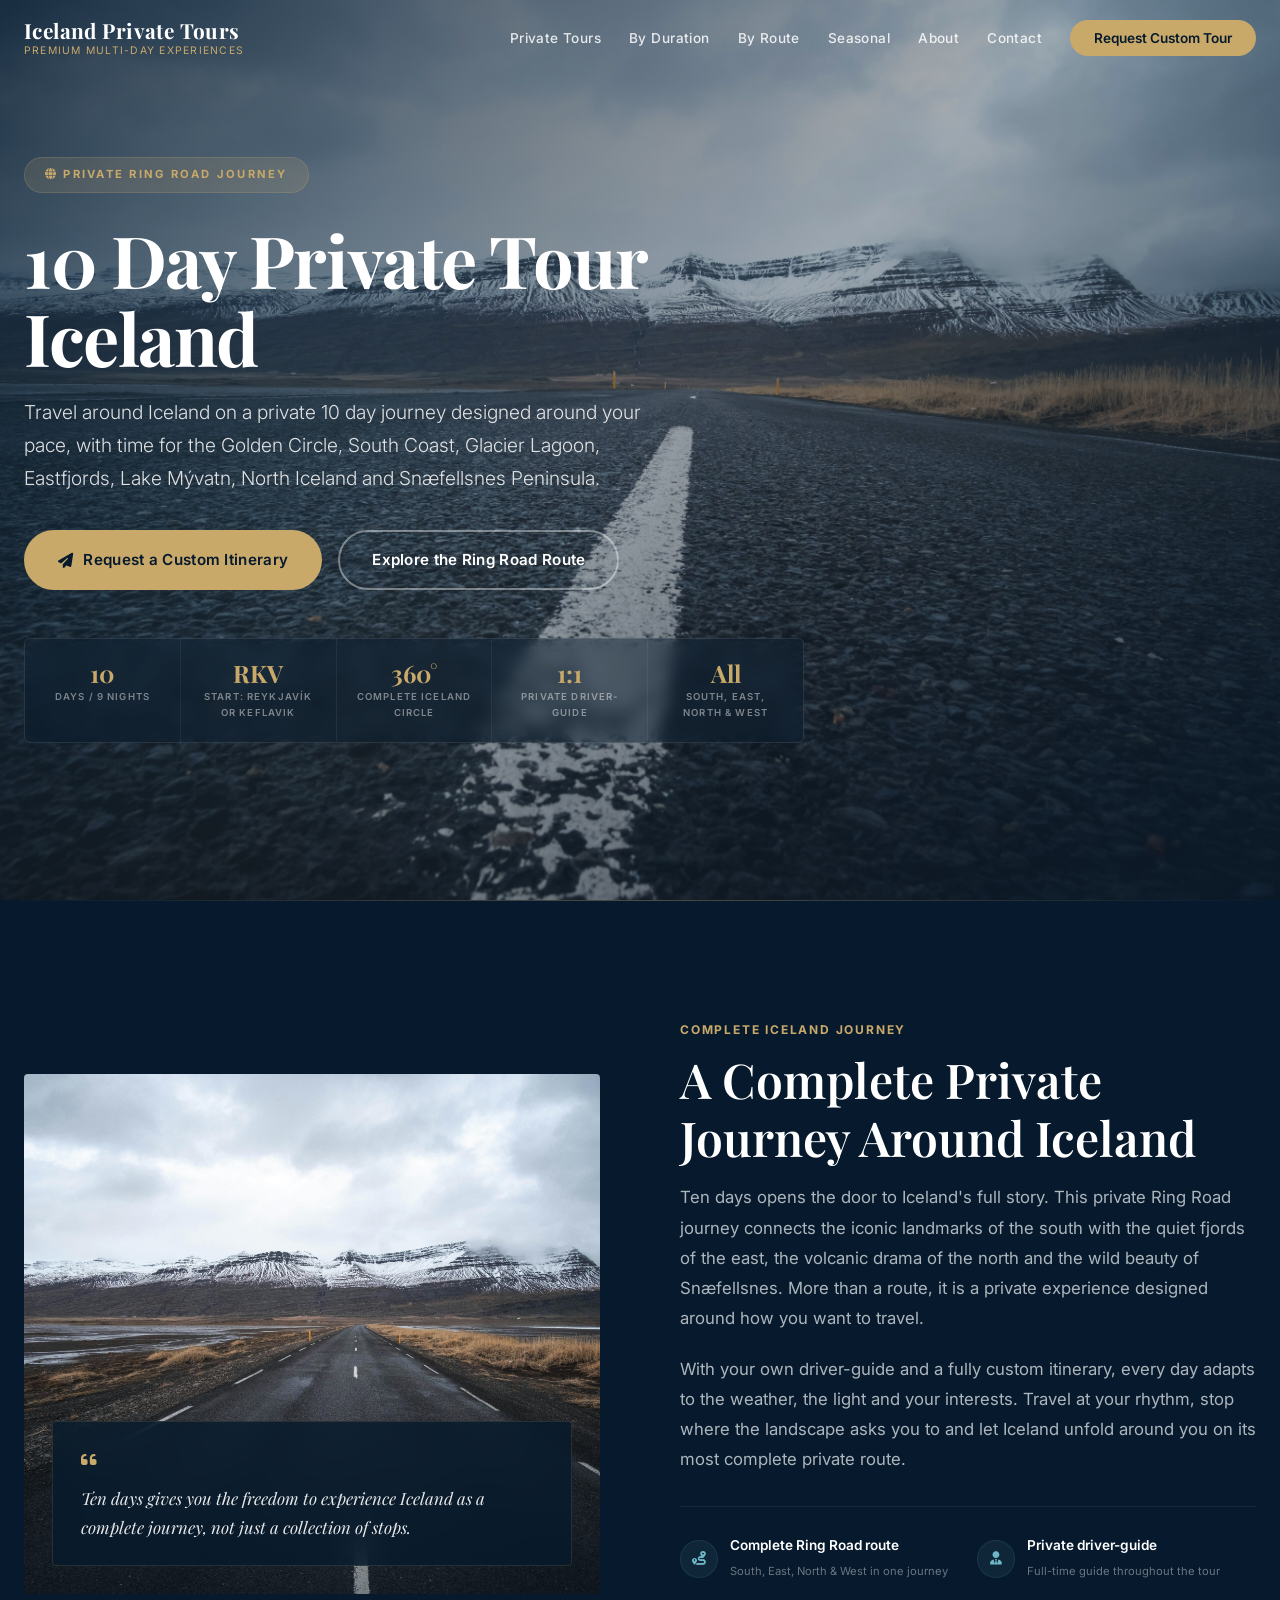
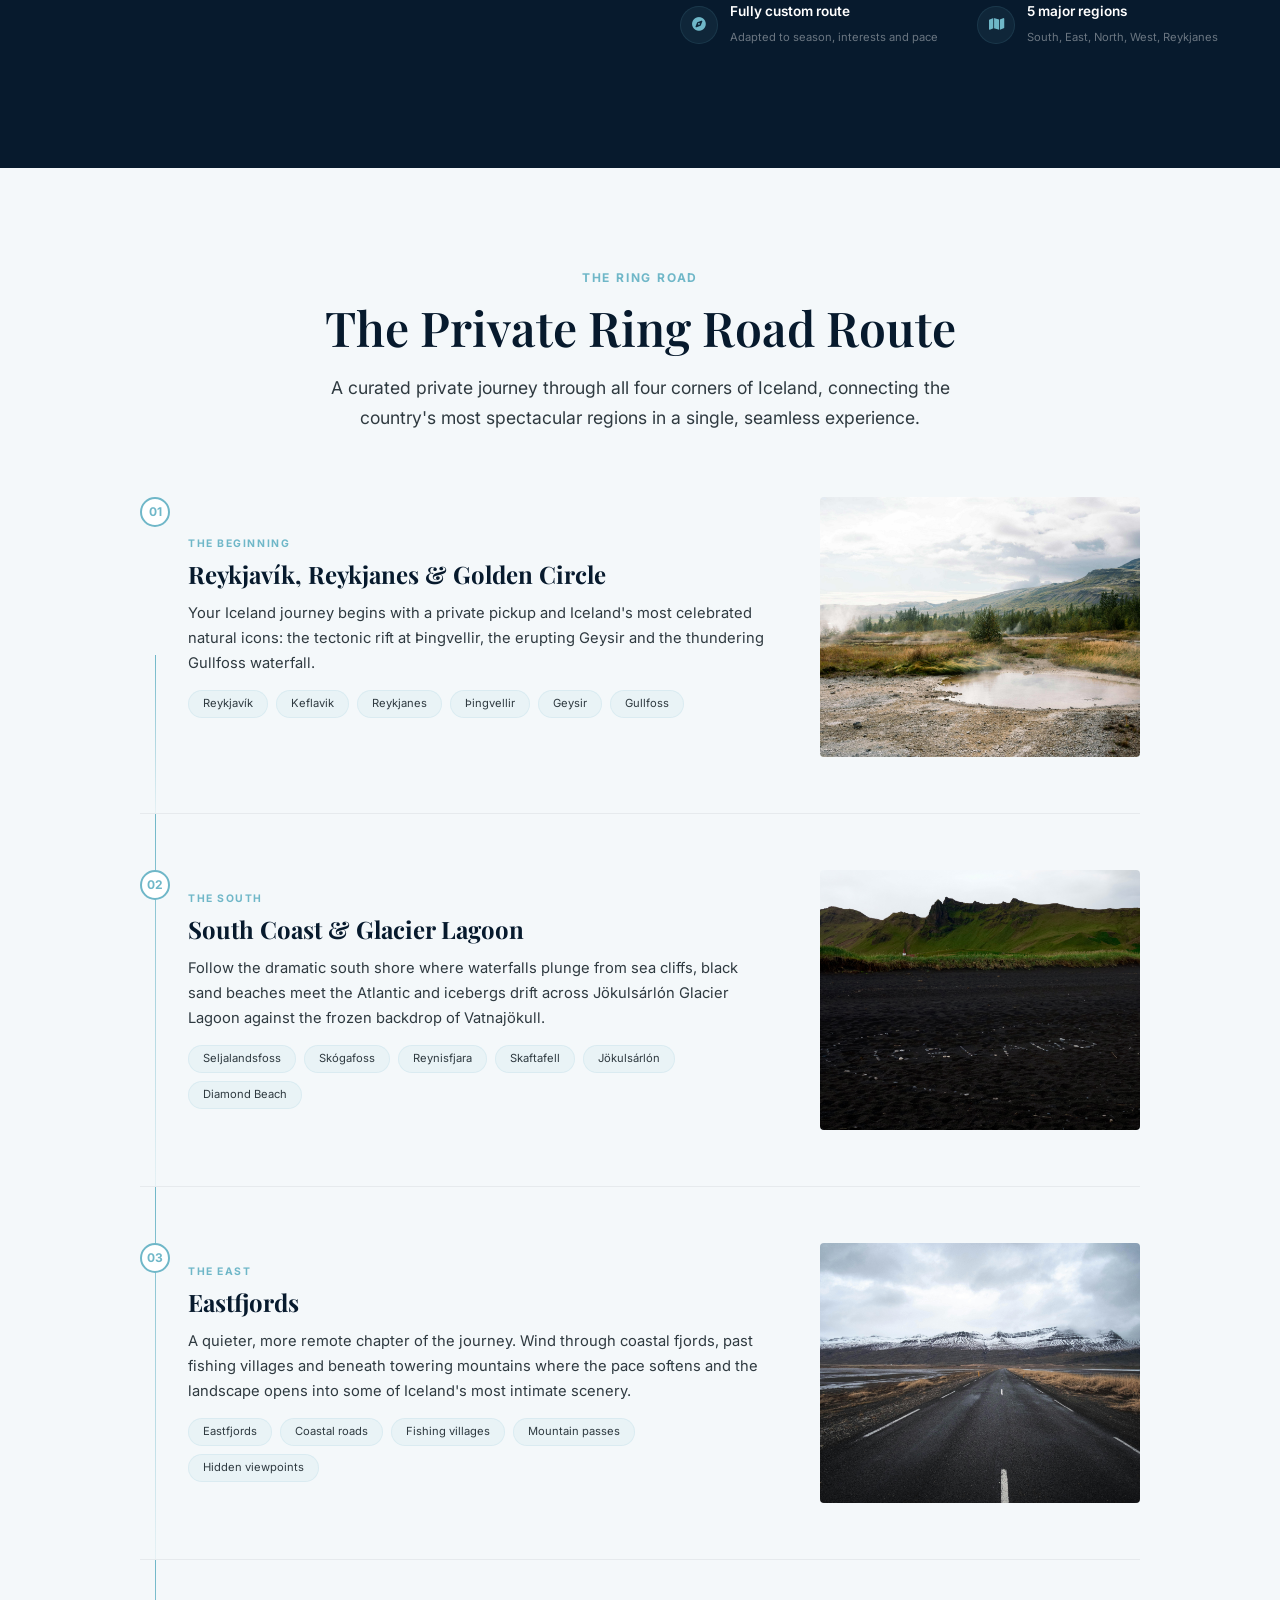
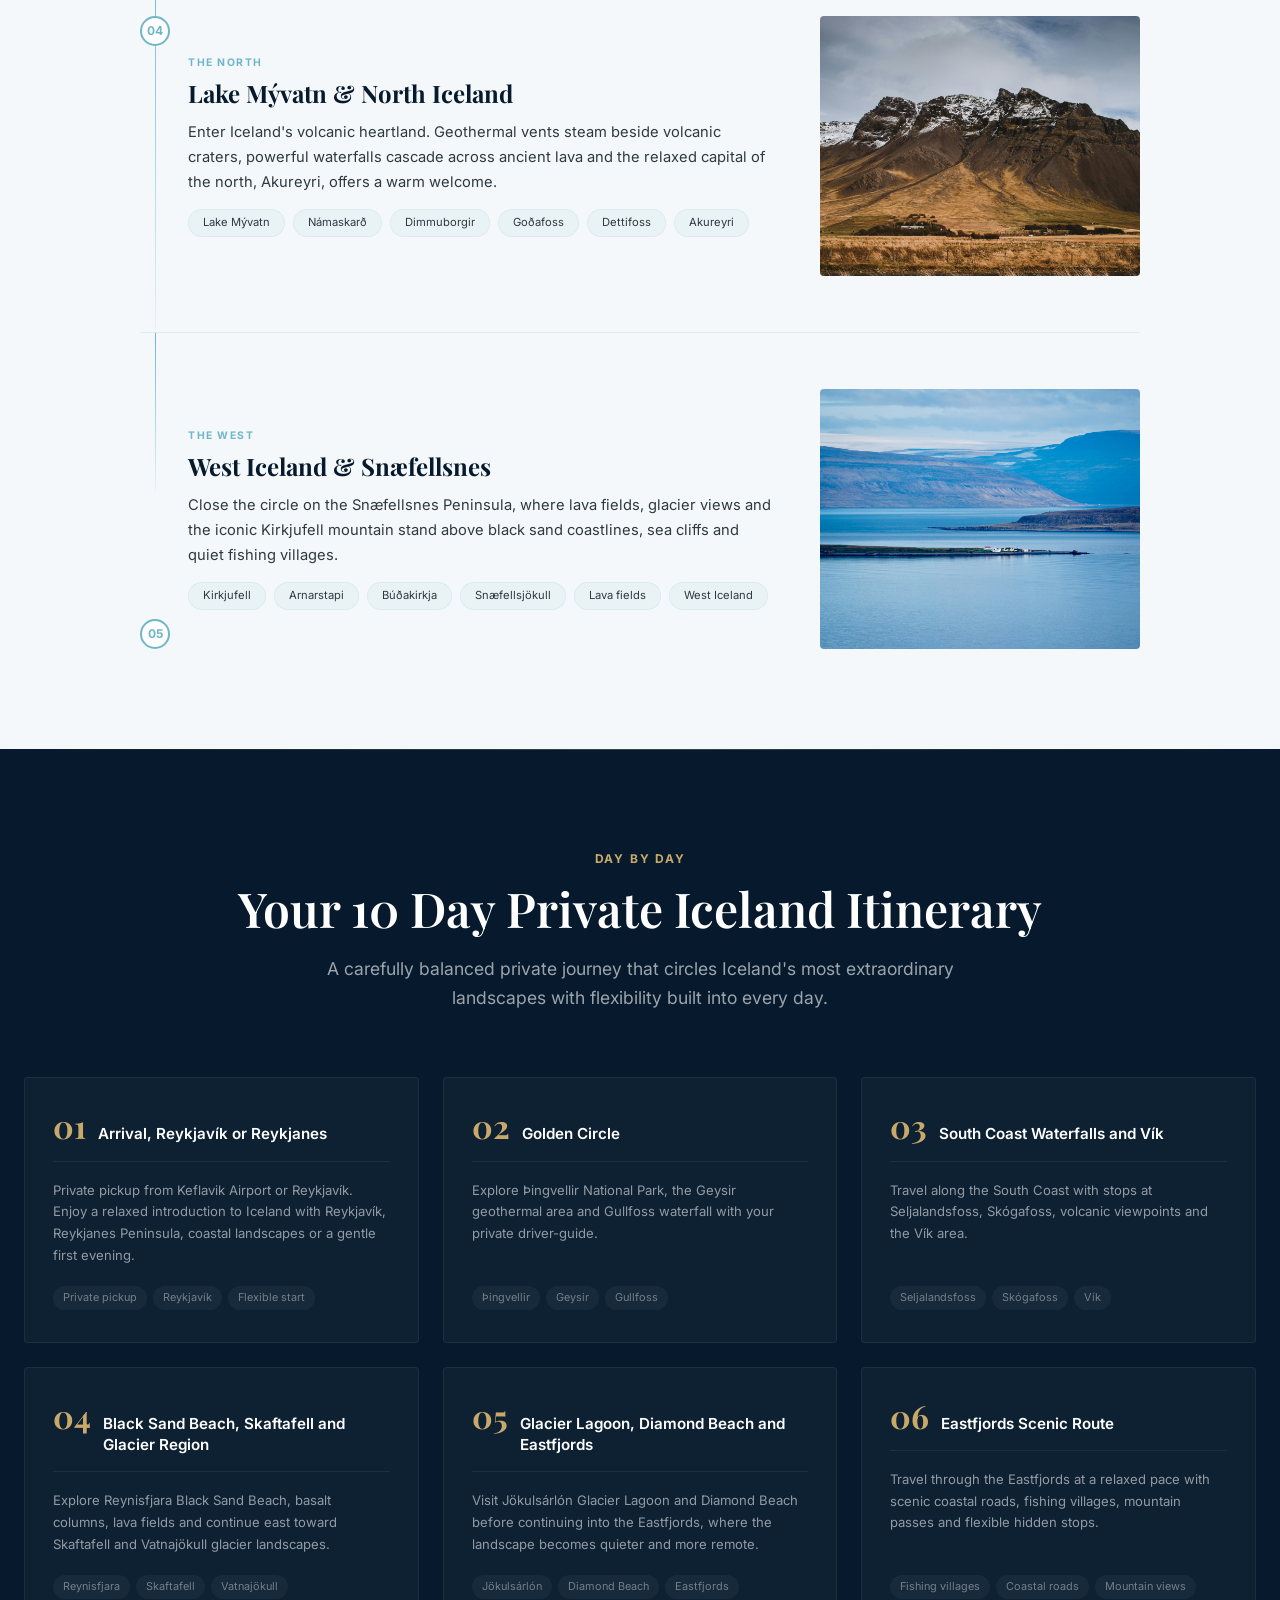
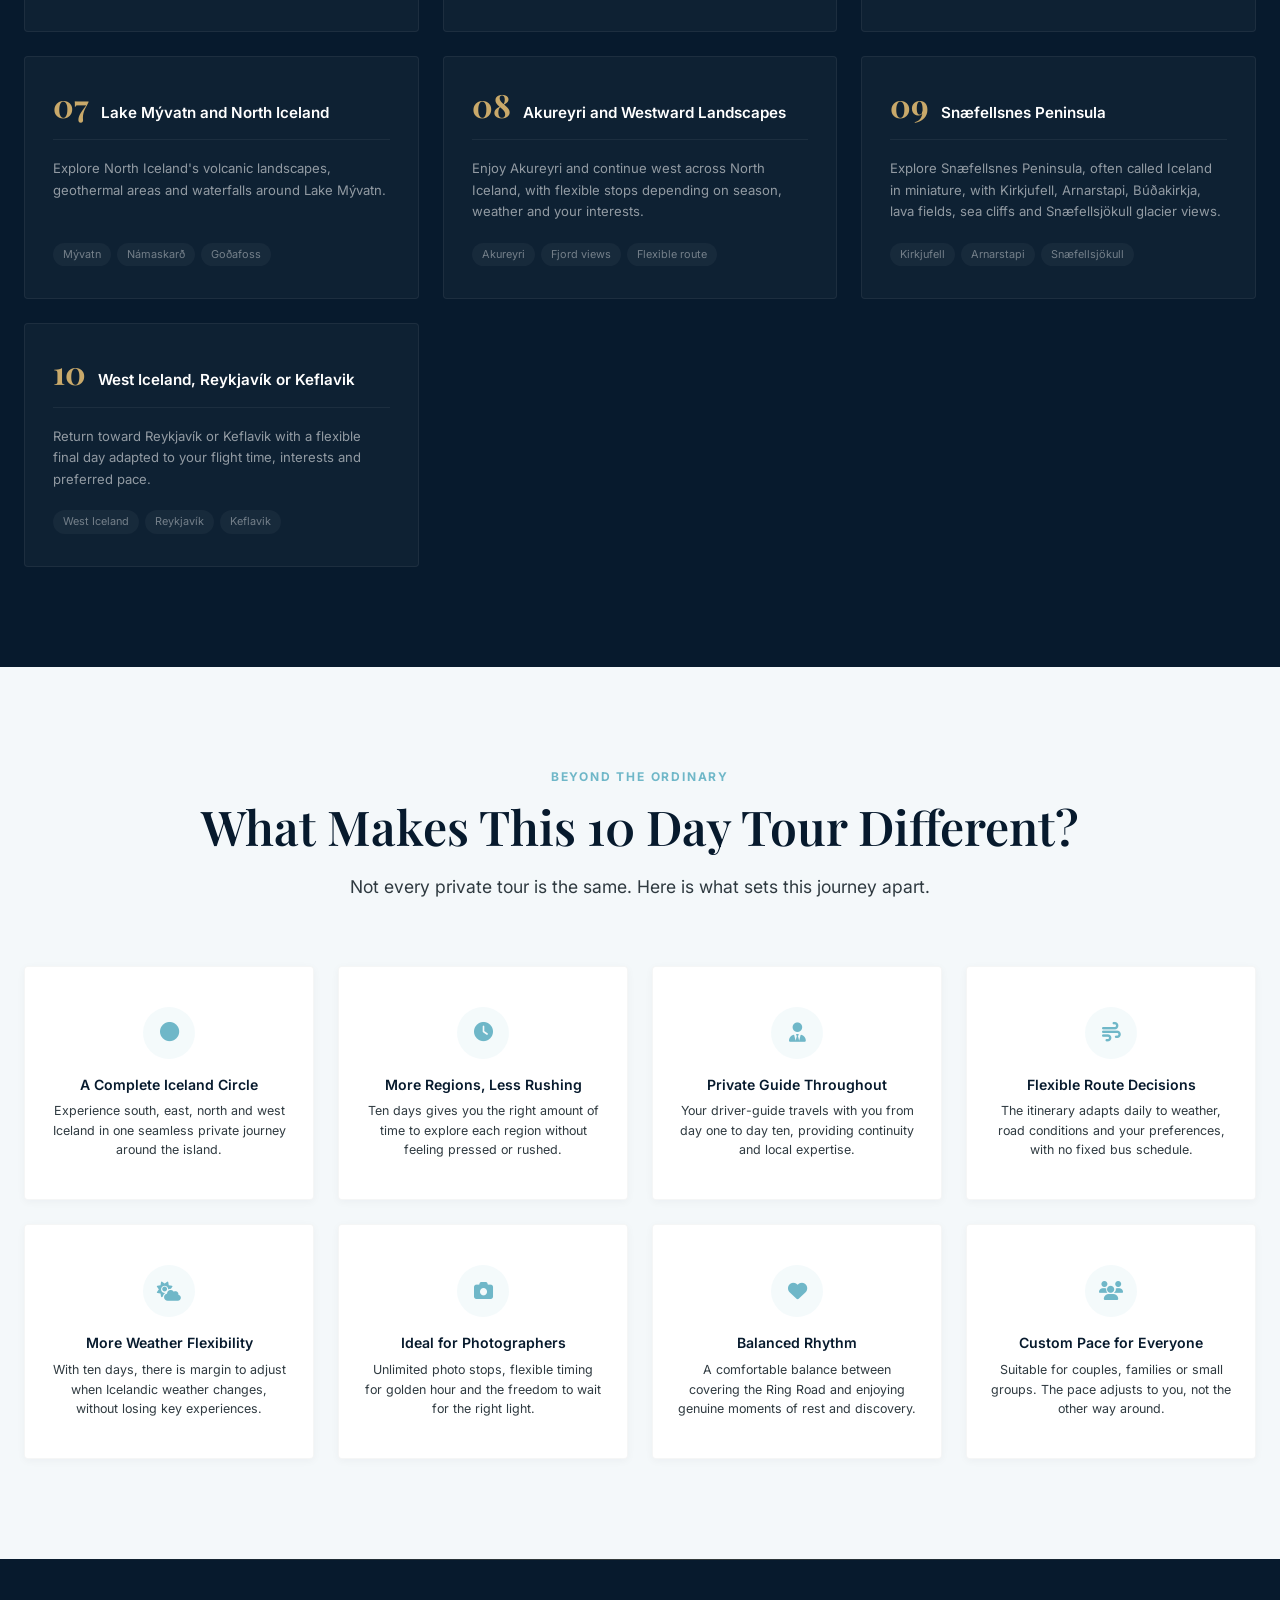
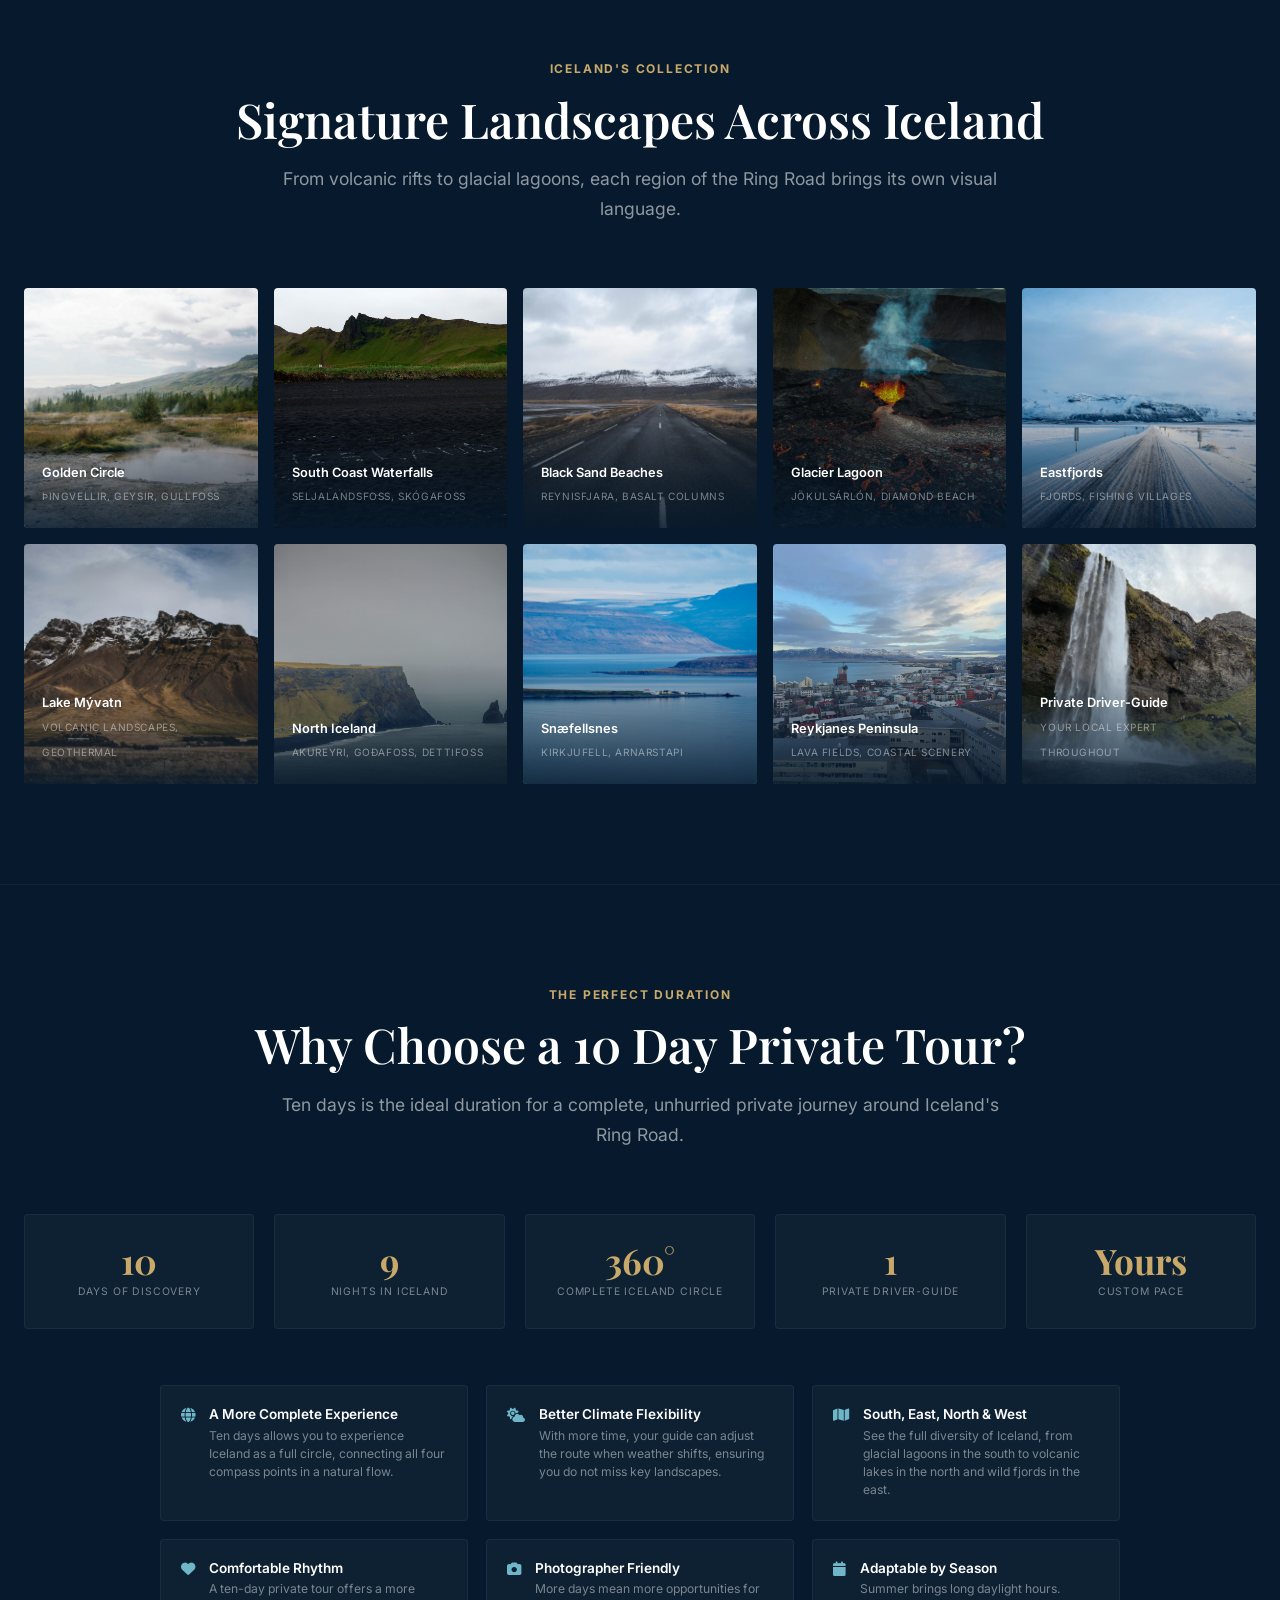
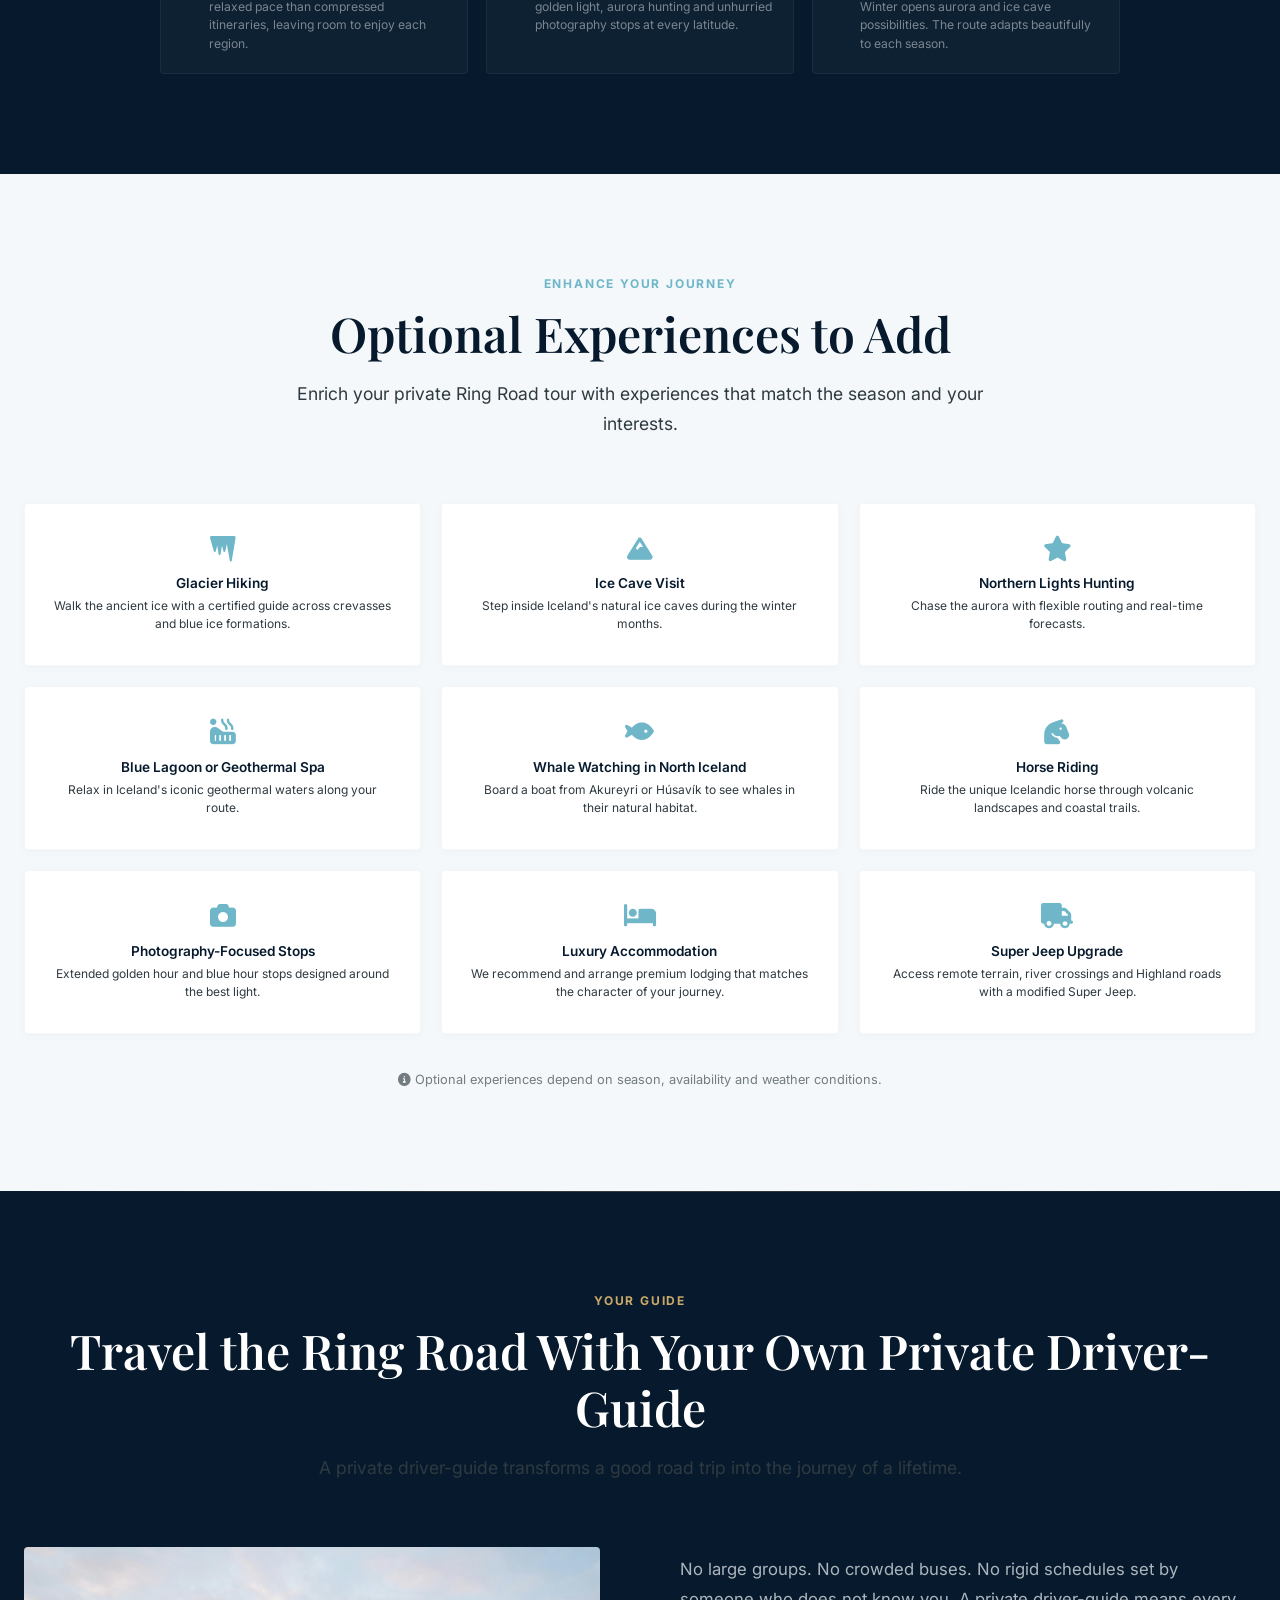
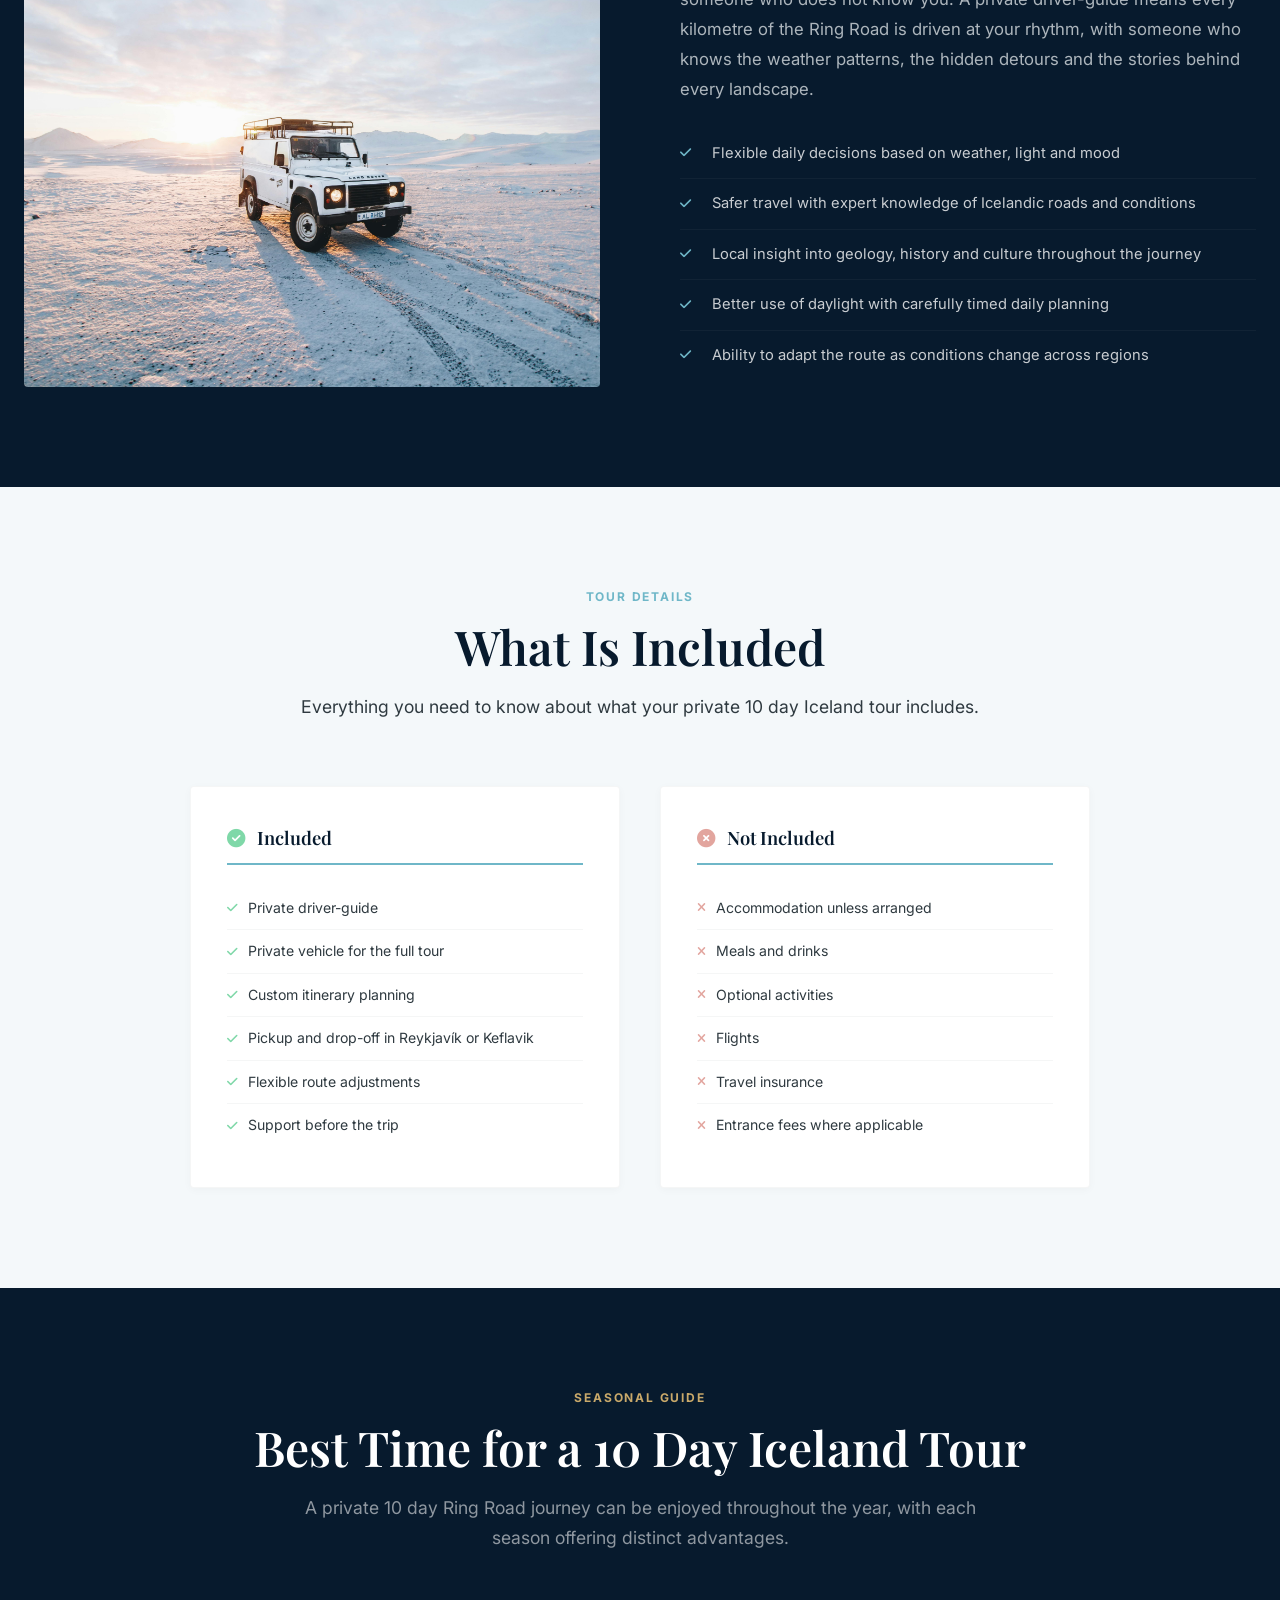
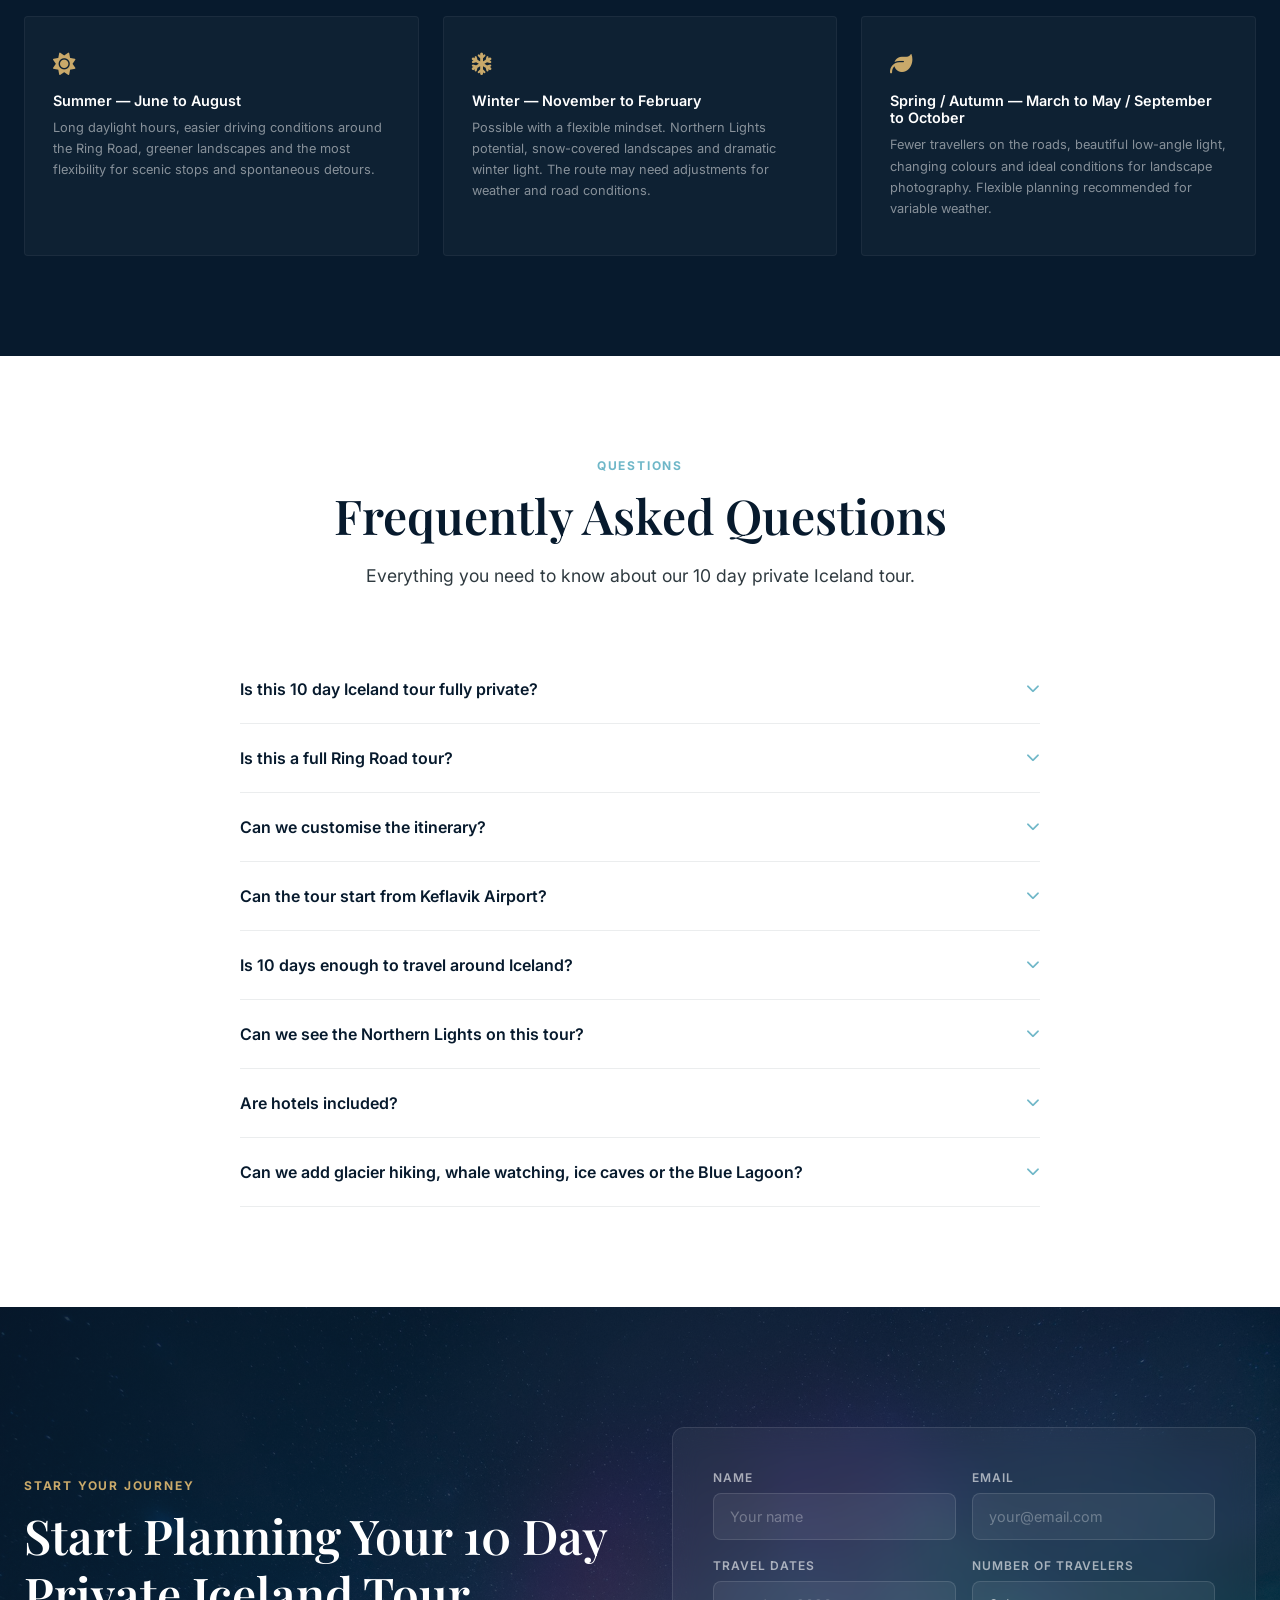
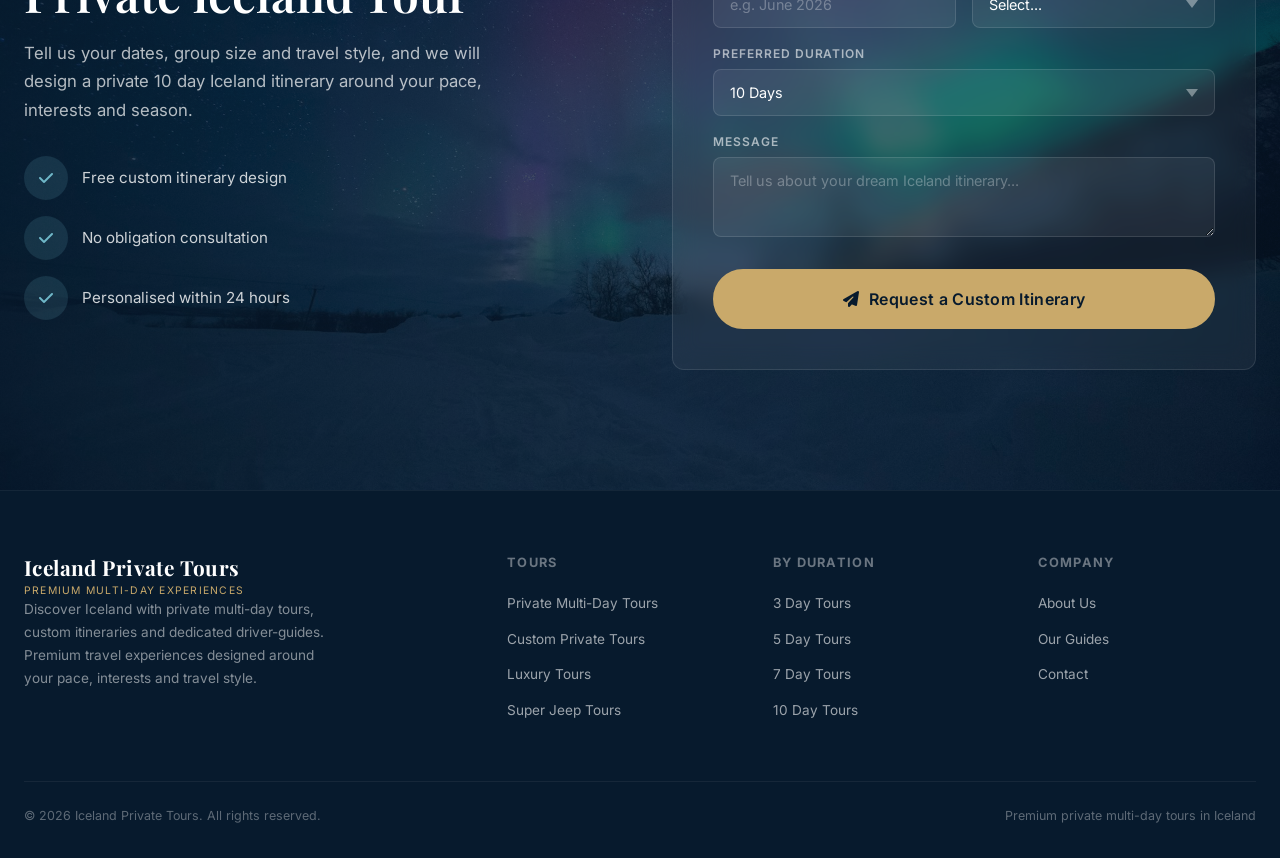
==== pages/10-day-private-tour-iceland.html @ 03b50d56 "Versión inicial" ====
<!DOCTYPE html>
<html lang="en">
<head>
<meta charset="UTF-8">
<meta name="viewport" content="width=device-width, initial-scale=1.0">
<title>10 Day Private Tour Iceland | Private Ring Road Journey</title>
<meta name="description" content="Experience Iceland on a 10 day private tour with your own driver-guide, exploring the Golden Circle, South Coast, Glacier Lagoon, Eastfjords, Lake Myvatn, North Iceland and Snæfellsnes Peninsula.">
<link rel="preconnect" href="https://fonts.googleapis.com">
<link rel="preconnect" href="https://fonts.gstatic.com" crossorigin>
<link href="https://fonts.googleapis.com/css2?family=Playfair+Display:ital,wght@0,400;0,500;0,600;0,700;1,400&family=Inter:wght@300;400;500;600;700&display=swap" rel="stylesheet">
<link rel="stylesheet" href="https://cdnjs.cloudflare.com/ajax/libs/font-awesome/6.5.1/css/all.min.css">
<link rel="stylesheet" href="../assets/css/style.css">
<style>
/* ============================================================
   10 DAY PRIVATE TOUR ICELAND — Page-Specific Styles
   Premium, editorial, Ring Road complete journey feel
   Distinct from the cinematic 9-day page
   ============================================================ */

/* ===== HERO ===== */
.hero-10day {
  min-height: 100vh;
}

.hero-10day .hero-bg {
  background: url('../assets/images/10-day-ring-road-private-tour.jpg') center center / cover no-repeat;
}

.hero-10day .hero-overlay {
  background: linear-gradient(135deg, rgba(7,26,45,0.87) 0%, rgba(7,26,45,0.35) 50%, rgba(7,26,45,0.72) 100%);
}

.hero-stats-row {
  display: flex;
  flex-wrap: wrap;
  gap: 0;
  margin-top: 44px;
  max-width: 820px;
  border: 1px solid rgba(255,255,255,0.1);
  border-radius: 6px;
  overflow: hidden;
  background: rgba(7,26,45,0.4);
  backdrop-filter: blur(8px);
}

.hero-stat-block {
  flex: 1;
  min-width: 135px;
  padding: 22px 18px;
  text-align: center;
  border-right: 1px solid rgba(255,255,255,0.06);
}

.hero-stat-block:last-child {
  border-right: none;
}

.hero-stat-block .stat-value {
  font-family: 'Playfair Display', Georgia, serif;
  font-size: 1.5rem;
  font-weight: 700;
  color: var(--gold);
  line-height: 1;
  margin-bottom: 4px;
}

.hero-stat-block .stat-label {
  font-size: 0.6rem;
  font-weight: 600;
  text-transform: uppercase;
  letter-spacing: 0.12em;
  color: rgba(255,255,255,0.45);
}

/* ===== OVERVIEW ===== */
.overview-section {
  background: var(--navy);
  padding: 120px 0;
  position: relative;
}

.overview-section::before {
  content: '';
  position: absolute;
  top: 0;
  left: 0;
  right: 0;
  height: 1px;
  background: linear-gradient(90deg, transparent, rgba(201,169,106,0.35), transparent);
}

.overview-split {
  display: grid;
  grid-template-columns: 1fr 1fr;
  gap: 80px;
  align-items: center;
}

.overview-image-block {
  position: relative;
  border-radius: 4px;
  overflow: hidden;
  min-height: 520px;
  background: url('../assets/images/ring-road-private-tour-iceland.jpg') center center / cover no-repeat;
}

.overview-image-block::after {
  content: '';
  position: absolute;
  inset: 0;
  background: linear-gradient(to top, rgba(7,26,45,0.35), transparent 50%);
}

.overview-floating-card {
  position: absolute;
  bottom: 28px;
  left: 28px;
  right: 28px;
  background: rgba(7,26,45,0.82);
  backdrop-filter: blur(14px);
  border: 1px solid rgba(201,169,106,0.15);
  border-radius: 4px;
  padding: 24px 28px;
  z-index: 2;
}

.overview-floating-card .quote-icon {
  color: var(--gold);
  font-size: 1.1rem;
  margin-bottom: 10px;
}

.overview-floating-card p {
  color: rgba(255,255,255,0.9);
  font-family: 'Playfair Display', Georgia, serif;
  font-style: italic;
  font-size: 1.05rem;
  line-height: 1.7;
}

.overview-text .section-label {
  color: var(--gold);
}

.overview-text .section-title {
  color: var(--white);
}

.overview-text p {
  color: rgba(244,248,250,0.7);
  font-size: 1.05rem;
  line-height: 1.8;
  margin-bottom: 20px;
}

.overview-quick-stats {
  display: grid;
  grid-template-columns: repeat(2, 1fr);
  gap: 18px;
  margin-top: 32px;
  padding-top: 28px;
  border-top: 1px solid rgba(255,255,255,0.06);
}

.overview-quick-stat {
  display: flex;
  align-items: center;
  gap: 12px;
}

.overview-quick-stat i {
  width: 38px;
  height: 38px;
  border-radius: 50%;
  background: rgba(111,183,200,0.08);
  display: flex;
  align-items: center;
  justify-content: center;
  color: var(--glacier);
  font-size: 0.85rem;
  flex-shrink: 0;
  border: 1px solid rgba(111,183,200,0.12);
}

.overview-quick-stat strong {
  display: block;
  font-size: 0.85rem;
  color: var(--white);
  font-weight: 600;
}

.overview-quick-stat span {
  font-size: 0.7rem;
  color: rgba(255,255,255,0.4);
}

/* ===== RING ROAD ROUTE ===== */
.route-section {
  background: var(--ice);
  padding: 100px 0;
}

.route-section .section-subtitle {
  max-width: 680px;
}

.route-flow {
  display: grid;
  grid-template-columns: 1fr;
  gap: 0;
  max-width: 1000px;
  margin: 0 auto;
}

.region-card {
  display: grid;
  grid-template-columns: 1fr 320px;
  gap: 48px;
  align-items: center;
  padding: 56px 0;
  border-bottom: 1px solid rgba(7,26,45,0.06);
  position: relative;
}

.region-card:first-child {
  padding-top: 0;
}

.region-card:last-child {
  border-bottom: none;
  padding-bottom: 0;
}

.region-card::before {
  content: '';
  position: absolute;
  left: 15px;
  top: 0;
  bottom: 0;
  width: 1px;
  background: linear-gradient(to bottom, var(--glacier), rgba(111,183,200,0.1));
  border-radius: 0;
}

.region-card:first-child::before {
  top: 50%;
}

.region-card:last-child::before {
  bottom: 50%;
}

.region-card-body {
  padding-left: 48px;
}

.region-number {
  display: inline-flex;
  align-items: center;
  justify-content: center;
  width: 30px;
  height: 30px;
  border-radius: 50%;
  border: 2px solid var(--glacier);
  color: var(--glacier);
  font-family: 'Inter', sans-serif;
  font-size: 0.75rem;
  font-weight: 700;
  background: var(--white);
  position: absolute;
  left: 0;
  top: 56px;
  z-index: 1;
}

.region-card:first-child .region-number {
  top: 0;
}

.region-card:last-child .region-number {
  bottom: 0;
  top: auto;
}

.region-name {
  font-size: 0.65rem;
  font-weight: 700;
  text-transform: uppercase;
  letter-spacing: 0.15em;
  color: var(--glacier);
  margin-bottom: 8px;
}

.region-card h3 {
  font-size: 1.5rem;
  color: var(--navy);
  margin-bottom: 12px;
  font-weight: 700;
}

.region-card p {
  font-size: 0.92rem;
  color: var(--stone);
  line-height: 1.7;
  margin-bottom: 14px;
}

.region-tags {
  display: flex;
  flex-wrap: wrap;
  gap: 8px;
}

.region-tag {
  font-size: 0.7rem;
  color: var(--stone);
  background: rgba(111,183,200,0.08);
  padding: 4px 14px;
  border-radius: 50px;
  border: 1px solid rgba(111,183,200,0.12);
}

.region-image {
  min-height: 260px;
  background-size: cover;
  background-position: center;
  border-radius: 4px;
  position: relative;
  overflow: hidden;
}

/* ===== ITINERARY ===== */
.itinerary-section {
  background: var(--navy);
  padding: 100px 0;
  position: relative;
}

.itinerary-section::before {
  content: '';
  position: absolute;
  top: 0;
  left: 0;
  right: 0;
  height: 1px;
  background: linear-gradient(90deg, transparent, rgba(201,169,106,0.3), transparent);
}

.itinerary-section .section-title,
.itinerary-section .section-subtitle {
  color: var(--white);
}

.itinerary-section .section-subtitle {
  color: rgba(255,255,255,0.6);
}

.itinerary-grid {
  display: grid;
  grid-template-columns: repeat(3, 1fr);
  gap: 24px;
}

.day-panel {
  background: rgba(255,255,255,0.03);
  border: 1px solid rgba(255,255,255,0.06);
  border-radius: 4px;
  padding: 32px 28px;
  transition: all 0.3s ease;
  display: flex;
  flex-direction: column;
}

.day-panel:hover {
  background: rgba(255,255,255,0.06);
  border-color: rgba(201,169,106,0.15);
  transform: translateY(-3px);
}

.day-panel-header {
  display: flex;
  align-items: baseline;
  gap: 12px;
  margin-bottom: 18px;
  padding-bottom: 16px;
  border-bottom: 1px solid rgba(255,255,255,0.06);
}

.day-number {
  font-family: 'Playfair Display', Georgia, serif;
  font-size: 2rem;
  font-weight: 700;
  color: var(--gold);
  line-height: 1;
}

.day-panel h3 {
  font-size: 0.95rem;
  color: var(--white);
  font-family: 'Inter', sans-serif;
  font-weight: 600;
  line-height: 1.4;
}

.day-panel > p {
  font-size: 0.82rem;
  color: rgba(255,255,255,0.55);
  line-height: 1.65;
  flex: 1;
  margin-bottom: 20px;
}

.day-tags {
  display: flex;
  flex-wrap: wrap;
  gap: 6px;
}

.day-tag {
  font-size: 0.68rem;
  color: rgba(255,255,255,0.4);
  background: rgba(255,255,255,0.04);
  padding: 3px 10px;
  border-radius: 50px;
}

/* ===== WHAT MAKES THIS DIFFERENT ===== */
.different-section {
  background: var(--ice);
  padding: 100px 0;
}

.different-grid {
  display: grid;
  grid-template-columns: repeat(4, 1fr);
  gap: 24px;
}

.different-card {
  text-align: center;
  padding: 40px 24px;
  background: var(--white);
  border: 1px solid rgba(7,26,45,0.04);
  border-radius: 4px;
  transition: all 0.3s ease;
  box-shadow: 0 2px 8px rgba(7,26,45,0.04);
}

.different-card:hover {
  transform: translateY(-4px);
  box-shadow: 0 12px 36px rgba(7,26,45,0.08);
  border-color: rgba(111,183,200,0.12);
}

.different-card .diff-icon {
  width: 52px;
  height: 52px;
  margin: 0 auto 18px;
  border-radius: 50%;
  background: rgba(111,183,200,0.08);
  display: flex;
  align-items: center;
  justify-content: center;
  color: var(--glacier);
  font-size: 1.2rem;
  transition: all 0.3s ease;
}

.different-card:hover .diff-icon {
  background: rgba(201,169,106,0.12);
  color: var(--gold);
}

.different-card h4 {
  font-family: 'Inter', sans-serif;
  font-size: 0.88rem;
  font-weight: 600;
  color: var(--navy);
  margin-bottom: 8px;
}

.different-card p {
  font-size: 0.78rem;
  color: var(--stone);
  line-height: 1.55;
}

/* ===== SIGNATURE LANDSCAPES ===== */
.landscapes-section {
  background: var(--navy);
  padding: 100px 0;
  position: relative;
}

.landscapes-section::before {
  content: '';
  position: absolute;
  top: 0;
  left: 0;
  right: 0;
  height: 1px;
  background: linear-gradient(90deg, transparent, rgba(201,169,106,0.25), transparent);
}

.landscapes-section .section-title,
.landscapes-section .section-subtitle {
  color: var(--white);
}

.landscapes-section .section-subtitle {
  color: rgba(255,255,255,0.55);
}

.landscapes-grid {
  display: grid;
  grid-template-columns: repeat(5, 1fr);
  gap: 16px;
}

.landscape-card {
  position: relative;
  border-radius: 4px;
  overflow: hidden;
  min-height: 240px;
  cursor: pointer;
  transition: all 0.4s ease;
}

.landscape-bg {
  position: absolute;
  inset: 0;
  background-size: cover;
  background-position: center;
  transition: transform 0.6s ease;
}

.landscape-card:hover .landscape-bg {
  transform: scale(1.08);
}

.landscape-overlay {
  position: absolute;
  inset: 0;
  background: linear-gradient(to top, rgba(7,26,45,0.85) 0%, rgba(7,26,45,0.1) 50%, transparent 100%);
}

.landscape-info {
  position: absolute;
  bottom: 0;
  left: 0;
  right: 0;
  padding: 20px 18px;
  z-index: 2;
}

.landscape-info h4 {
  font-family: 'Inter', sans-serif;
  font-size: 0.8rem;
  font-weight: 600;
  color: var(--white);
  margin-bottom: 2px;
}

.landscape-info span {
  font-size: 0.63rem;
  color: rgba(255,255,255,0.45);
  text-transform: uppercase;
  letter-spacing: 0.06em;
}

/* ===== WHY CHOOSE ===== */
.why-10day {
  background: var(--navy);
  padding: 100px 0;
  border-top: 1px solid rgba(255,255,255,0.04);
}

.why-10day .section-title,
.why-10day .section-subtitle {
  color: var(--white);
}

.why-10day .section-subtitle {
  color: rgba(255,255,255,0.55);
}

.why-stats-row {
  display: grid;
  grid-template-columns: repeat(5, 1fr);
  gap: 20px;
  margin-bottom: 56px;
}

.why-stat-item {
  text-align: center;
  padding: 28px 14px;
  background: rgba(255,255,255,0.03);
  border: 1px solid rgba(255,255,255,0.05);
  border-radius: 4px;
  transition: all 0.3s ease;
}

.why-stat-item:hover {
  background: rgba(255,255,255,0.06);
  border-color: rgba(201,169,106,0.15);
  transform: translateY(-3px);
}

.why-stat-num {
  font-family: 'Playfair Display', Georgia, serif;
  font-size: 2.2rem;
  font-weight: 700;
  color: var(--gold);
  line-height: 1;
  margin-bottom: 6px;
}

.why-stat-desc {
  font-size: 0.65rem;
  color: rgba(255,255,255,0.45);
  text-transform: uppercase;
  letter-spacing: 0.08em;
}

.why-points-grid {
  display: grid;
  grid-template-columns: repeat(3, 1fr);
  gap: 18px;
  max-width: 960px;
  margin: 0 auto;
}

.why-point {
  display: flex;
  align-items: flex-start;
  gap: 14px;
  padding: 20px;
  background: rgba(255,255,255,0.03);
  border: 1px solid rgba(255,255,255,0.05);
  border-radius: 4px;
  transition: all 0.3s ease;
}

.why-point:hover {
  background: rgba(255,255,255,0.06);
  border-color: rgba(111,183,200,0.1);
}

.why-point i {
  color: var(--glacier);
  font-size: 0.9rem;
  margin-top: 2px;
}

.why-point h4 {
  font-family: 'Inter', sans-serif;
  font-size: 0.85rem;
  font-weight: 600;
  color: var(--white);
  margin-bottom: 4px;
}

.why-point p {
  font-size: 0.76rem;
  color: rgba(255,255,255,0.45);
  line-height: 1.5;
}

/* ===== OPTIONAL EXPERIENCES ===== */
.experiences-section {
  background: var(--ice);
  padding: 100px 0;
}

.exp-grid {
  display: grid;
  grid-template-columns: repeat(3, 1fr);
  gap: 20px;
}

.exp-card {
  background: var(--white);
  border: 1px solid rgba(7,26,45,0.04);
  border-radius: 4px;
  padding: 32px 28px;
  text-align: center;
  transition: all 0.3s ease;
  box-shadow: 0 2px 8px rgba(7,26,45,0.03);
}

.exp-card:hover {
  transform: translateY(-3px);
  box-shadow: 0 10px 32px rgba(7,26,45,0.07);
  border-color: rgba(111,183,200,0.12);
}

.exp-card i {
  font-size: 1.6rem;
  color: var(--glacier);
  margin-bottom: 14px;
}

.exp-card h4 {
  font-family: 'Inter', sans-serif;
  font-size: 0.85rem;
  font-weight: 600;
  color: var(--navy);
  margin-bottom: 6px;
}

.exp-card p {
  font-size: 0.75rem;
  color: var(--stone);
  line-height: 1.5;
}

.exp-note {
  text-align: center;
  font-size: 0.8rem;
  color: var(--stone);
  margin-top: 36px;
  opacity: 0.65;
}

/* ===== DRIVER GUIDE ===== */
.driver-section-10 {
  background: var(--navy);
  padding: 100px 0;
  position: relative;
}

.driver-section-10::before {
  content: '';
  position: absolute;
  top: 0;
  left: 0;
  right: 0;
  height: 1px;
  background: linear-gradient(90deg, transparent, rgba(201,169,106,0.25), transparent);
}

.driver-section-10 .section-title {
  color: var(--white);
}

.driver-10-grid {
  display: grid;
  grid-template-columns: 1fr 1fr;
  gap: 80px;
  align-items: center;
}

.driver-10-image {
  min-height: 440px;
  background: url('../assets/images/private-driver-guide-iceland.jpg') center center / cover no-repeat;
  border-radius: 4px;
}

.driver-10-text p {
  color: rgba(244,248,250,0.7);
  font-size: 1.05rem;
  line-height: 1.8;
  margin-bottom: 24px;
}

.driver-10-list {
  list-style: none;
  padding: 0;
}

.driver-10-list li {
  display: flex;
  align-items: center;
  gap: 14px;
  padding: 13px 0;
  color: rgba(255,255,255,0.78);
  font-size: 0.92rem;
  border-bottom: 1px solid rgba(255,255,255,0.04);
}

.driver-10-list li:last-child {
  border-bottom: none;
}

.driver-10-list li i {
  color: var(--glacier);
  font-size: 0.8rem;
  width: 18px;
  flex-shrink: 0;
}

/* ===== INCLUDED / NOT INCLUDED ===== */
.incl-section {
  background: var(--ice);
  padding: 100px 0;
}

.incl-grid {
  display: grid;
  grid-template-columns: 1fr 1fr;
  gap: 40px;
  max-width: 900px;
  margin: 0 auto;
}

.incl-col {
  background: var(--white);
  border: 1px solid rgba(7,26,45,0.04);
  border-radius: 4px;
  padding: 40px 36px;
  box-shadow: 0 2px 8px rgba(7,26,45,0.03);
}

.incl-col h3 {
  font-size: 1.15rem;
  color: var(--navy);
  margin-bottom: 22px;
  padding-bottom: 14px;
  border-bottom: 2px solid var(--glacier);
}

.incl-col ul {
  list-style: none;
  padding: 0;
}

.incl-col li {
  display: flex;
  align-items: center;
  gap: 10px;
  padding: 10px 0;
  font-size: 0.88rem;
  color: var(--stone);
  border-bottom: 1px solid rgba(7,26,45,0.04);
}

.incl-col li:last-child {
  border-bottom: none;
}

.incl-col .fa-check {
  color: var(--aurora);
  font-size: 0.75rem;
}

.incl-col .fa-times {
  color: #c0392b;
  opacity: 0.45;
  font-size: 0.75rem;
}

/* ===== BEST TIME ===== */
.best-time-section {
  background: var(--navy);
  padding: 100px 0;
  position: relative;
}

.best-time-section .section-title,
.best-time-section .section-subtitle {
  color: var(--white);
}

.best-time-section .section-subtitle {
  color: rgba(255,255,255,0.55);
}

.season-grid {
  display: grid;
  grid-template-columns: repeat(3, 1fr);
  gap: 24px;
}

.season-card {
  background: rgba(255,255,255,0.03);
  border: 1px solid rgba(255,255,255,0.05);
  border-radius: 4px;
  padding: 36px 28px;
  transition: all 0.3s ease;
}

.season-card:hover {
  background: rgba(255,255,255,0.06);
  border-color: rgba(201,169,106,0.12);
  transform: translateY(-3px);
}

.season-card i {
  font-size: 1.4rem;
  color: var(--gold);
  margin-bottom: 16px;
}

.season-card h4 {
  font-family: 'Inter', sans-serif;
  font-size: 0.9rem;
  font-weight: 600;
  color: var(--white);
  margin-bottom: 8px;
}

.season-card p {
  font-size: 0.8rem;
  color: rgba(255,255,255,0.5);
  line-height: 1.65;
}

/* ===== RESPONSIVE ===== */
@media (max-width: 1200px) {
  .landscapes-grid { grid-template-columns: repeat(3, 1fr); }
  .why-points-grid { grid-template-columns: 1fr 1fr; }
}

@media (max-width: 1024px) {
  .overview-split { grid-template-columns: 1fr; gap: 48px; }
  .driver-10-grid { grid-template-columns: 1fr; gap: 48px; }
  .region-card { grid-template-columns: 1fr; gap: 24px; }
  .region-card::before { display: none; }
  .region-card-body { padding-left: 0; }
  .region-number { display: none; }
  .region-image { min-height: 200px; order: -1; }
  .why-stats-row { grid-template-columns: repeat(3, 1fr); }
  .different-grid { grid-template-columns: repeat(2, 1fr); }
}

@media (max-width: 900px) {
  .itinerary-grid { grid-template-columns: repeat(2, 1fr); }
  .landscapes-grid { grid-template-columns: repeat(2, 1fr); }
  .exp-grid { grid-template-columns: repeat(2, 1fr); }
}

@media (max-width: 768px) {
  .itinerary-grid { grid-template-columns: 1fr; }
  .landscapes-grid { grid-template-columns: 1fr; }
  .exp-grid { grid-template-columns: 1fr; }
  .different-grid { grid-template-columns: 1fr; }
  .incl-grid { grid-template-columns: 1fr; }
  .season-grid { grid-template-columns: 1fr; }
  .why-stats-row { grid-template-columns: repeat(2, 1fr); gap: 12px; }
  .why-points-grid { grid-template-columns: 1fr; }
  .hero-stats-row { flex-direction: column; }
  .hero-stat-block { border-right: none; border-bottom: 1px solid rgba(255,255,255,0.06); }
  .hero-stat-block:last-child { border-bottom: none; }
}
</style>
</head>
<body>

<!-- ==================== HEADER ==================== -->
<header class="header" id="header">
  <div class="container">
    <a href="../index.html" class="logo">
      Iceland Private Tours
      <span>Premium Multi-Day Experiences</span>
    </a>
    <nav class="nav">
      <ul class="nav-list" id="navList">
        <li><a href="../index.html#private-tours" class="nav-link">Private Tours</a></li>
        <li><a href="../index.html#duration" class="nav-link">By Duration</a></li>
        <li><a href="../index.html#route" class="nav-link">By Route</a></li>
        <li><a href="../index.html#seasonal" class="nav-link">Seasonal</a></li>
        <li><a href="#" class="nav-link"><!-- TODO: Create about page -->About</a></li>
        <li><a href="../index.html#contact" class="nav-link">Contact</a></li>
        <li><a href="../index.html#contact" class="nav-cta">Request Custom Tour</a></li>
      </ul>
      <button class="menu-toggle" id="menuToggle" aria-label="Menu">
        <i class="fas fa-bars"></i>
      </button>
    </nav>
  </div>
</header>

<!-- ==================== HERO ==================== -->
<section class="hero hero-10day">
  <div class="hero-bg"></div>
  <div class="hero-overlay"></div>
  <div class="hero-pattern"></div>
  <div class="container">
    <div class="hero-content">
      <span class="hero-tag"><i class="fas fa-globe"></i> Private Ring Road Journey</span>
      <h1>10 Day Private Tour Iceland</h1>
      <p>Travel around Iceland on a private 10 day journey designed around your pace, with time for the Golden Circle, South Coast, Glacier Lagoon, Eastfjords, Lake Mývatn, North Iceland and Snæfellsnes Peninsula.</p>
      <div class="hero-actions">
        <a href="#contact" class="btn btn-primary"><i class="fas fa-paper-plane"></i> Request a Custom Itinerary</a>
        <a href="#route" class="btn btn-secondary">Explore the Ring Road Route</a>
      </div>
      <div class="hero-stats-row">
        <div class="hero-stat-block">
          <div class="stat-value">10</div>
          <div class="stat-label">Days / 9 Nights</div>
        </div>
        <div class="hero-stat-block">
          <div class="stat-value">RKV</div>
          <div class="stat-label">Start: Reykjavík or Keflavik</div>
        </div>
        <div class="hero-stat-block">
          <div class="stat-value">360°</div>
          <div class="stat-label">Complete Iceland Circle</div>
        </div>
        <div class="hero-stat-block">
          <div class="stat-value">1:1</div>
          <div class="stat-label">Private Driver-Guide</div>
        </div>
        <div class="hero-stat-block">
          <div class="stat-value">All</div>
          <div class="stat-label">South, East, North & West</div>
        </div>
      </div>
    </div>
  </div>
</section>

<!-- ==================== OVERVIEW ==================== -->
<section class="overview-section" id="overview">
  <div class="container">
    <div class="overview-split">
      <div class="overview-image-block">
        <div class="overview-floating-card">
          <div class="quote-icon"><i class="fas fa-quote-left"></i></div>
          <p>Ten days gives you the freedom to experience Iceland as a complete journey, not just a collection of stops.</p>
        </div>
      </div>
      <div class="overview-text">
        <span class="section-label">Complete Iceland Journey</span>
        <h2 class="section-title">A Complete Private Journey Around Iceland</h2>
        <p>Ten days opens the door to Iceland's full story. This private Ring Road journey connects the iconic landmarks of the south with the quiet fjords of the east, the volcanic drama of the north and the wild beauty of Snæfellsnes. More than a route, it is a private experience designed around how you want to travel.</p>
        <p>With your own driver-guide and a fully custom itinerary, every day adapts to the weather, the light and your interests. Travel at your rhythm, stop where the landscape asks you to and let Iceland unfold around you on its most complete private route.</p>
        <div class="overview-quick-stats">
          <div class="overview-quick-stat">
            <i class="fas fa-route"></i>
            <div>
              <strong>Complete Ring Road route</strong>
              <span>South, East, North & West in one journey</span>
            </div>
          </div>
          <div class="overview-quick-stat">
            <i class="fas fa-user-tie"></i>
            <div>
              <strong>Private driver-guide</strong>
              <span>Full-time guide throughout the tour</span>
            </div>
          </div>
          <div class="overview-quick-stat">
            <i class="fas fa-compass"></i>
            <div>
              <strong>Fully custom route</strong>
              <span>Adapted to season, interests and pace</span>
            </div>
          </div>
          <div class="overview-quick-stat">
            <i class="fas fa-map"></i>
            <div>
              <strong>5 major regions</strong>
              <span>South, East, North, West, Reykjanes</span>
            </div>
          </div>
        </div>
      </div>
    </div>
  </div>
</section>

<!-- ==================== RING ROAD ROUTE ==================== -->
<section class="route-section" id="route">
  <div class="container">
    <div class="section-header">
      <span class="section-label">The Ring Road</span>
      <h2 class="section-title">The Private Ring Road Route</h2>
      <p class="section-subtitle">A curated private journey through all four corners of Iceland, connecting the country's most spectacular regions in a single, seamless experience.</p>
    </div>
    <div class="route-flow">
      <div class="region-card">
        <span class="region-number">01</span>
        <div class="region-card-body">
          <div class="region-name">The Beginning</div>
          <h3>Reykjavík, Reykjanes & Golden Circle</h3>
          <p>Your Iceland journey begins with a private pickup and Iceland's most celebrated natural icons: the tectonic rift at Þingvellir, the erupting Geysir and the thundering Gullfoss waterfall.</p>
          <div class="region-tags">
            <span class="region-tag">Reykjavík</span>
            <span class="region-tag">Keflavik</span>
            <span class="region-tag">Reykjanes</span>
            <span class="region-tag">Þingvellir</span>
            <span class="region-tag">Geysir</span>
            <span class="region-tag">Gullfoss</span>
          </div>
        </div>
        <div class="region-image" style="background-image: url('../assets/images/golden-circle-south-coast-private-tour.jpg');"></div>
      </div>

      <div class="region-card">
        <span class="region-number">02</span>
        <div class="region-card-body">
          <div class="region-name">The South</div>
          <h3>South Coast & Glacier Lagoon</h3>
          <p>Follow the dramatic south shore where waterfalls plunge from sea cliffs, black sand beaches meet the Atlantic and icebergs drift across Jökulsárlón Glacier Lagoon against the frozen backdrop of Vatnajökull.</p>
          <div class="region-tags">
            <span class="region-tag">Seljalandsfoss</span>
            <span class="region-tag">Skógafoss</span>
            <span class="region-tag">Reynisfjara</span>
            <span class="region-tag">Skaftafell</span>
            <span class="region-tag">Jökulsárlón</span>
            <span class="region-tag">Diamond Beach</span>
          </div>
        </div>
        <div class="region-image" style="background-image: url('../assets/images/south-coast-private-tour-iceland.jpg');"></div>
      </div>

      <div class="region-card">
        <span class="region-number">03</span>
        <div class="region-card-body">
          <div class="region-name">The East</div>
          <h3>Eastfjords</h3>
          <p>A quieter, more remote chapter of the journey. Wind through coastal fjords, past fishing villages and beneath towering mountains where the pace softens and the landscape opens into some of Iceland's most intimate scenery.</p>
          <div class="region-tags">
            <span class="region-tag">Eastfjords</span>
            <span class="region-tag">Coastal roads</span>
            <span class="region-tag">Fishing villages</span>
            <span class="region-tag">Mountain passes</span>
            <span class="region-tag">Hidden viewpoints</span>
          </div>
        </div>
        <div class="region-image" style="background-image: url('../assets/images/ring-road-private-tour-iceland.jpg');"></div>
      </div>

      <div class="region-card">
        <span class="region-number">04</span>
        <div class="region-card-body">
          <div class="region-name">The North</div>
          <h3>Lake Mývatn & North Iceland</h3>
          <p>Enter Iceland's volcanic heartland. Geothermal vents steam beside volcanic craters, powerful waterfalls cascade across ancient lava and the relaxed capital of the north, Akureyri, offers a warm welcome.</p>
          <div class="region-tags">
            <span class="region-tag">Lake Mývatn</span>
            <span class="region-tag">Námaskarð</span>
            <span class="region-tag">Dimmuborgir</span>
            <span class="region-tag">Goðafoss</span>
            <span class="region-tag">Dettifoss</span>
            <span class="region-tag">Akureyri</span>
          </div>
        </div>
        <div class="region-image" style="background-image: url('../assets/images/highlands-private-tour-iceland.jpg');"></div>
      </div>

      <div class="region-card">
        <span class="region-number">05</span>
        <div class="region-card-body">
          <div class="region-name">The West</div>
          <h3>West Iceland & Snæfellsnes</h3>
          <p>Close the circle on the Snæfellsnes Peninsula, where lava fields, glacier views and the iconic Kirkjufell mountain stand above black sand coastlines, sea cliffs and quiet fishing villages.</p>
          <div class="region-tags">
            <span class="region-tag">Kirkjufell</span>
            <span class="region-tag">Arnarstapi</span>
            <span class="region-tag">Búðakirkja</span>
            <span class="region-tag">Snæfellsjökull</span>
            <span class="region-tag">Lava fields</span>
            <span class="region-tag">West Iceland</span>
          </div>
        </div>
        <div class="region-image" style="background-image: url('../assets/images/west-south-private-tour-iceland.jpg');"></div>
      </div>
    </div>
  </div>
</section>

<!-- ==================== ITINERARY ==================== -->
<section class="itinerary-section" id="itinerary">
  <div class="container">
    <div class="section-header">
      <span class="section-label" style="color: var(--gold);">Day by Day</span>
      <h2 class="section-title">Your 10 Day Private Iceland Itinerary</h2>
      <p class="section-subtitle">A carefully balanced private journey that circles Iceland's most extraordinary landscapes with flexibility built into every day.</p>
    </div>
    <div class="itinerary-grid">

      <div class="day-panel">
        <div class="day-panel-header">
          <span class="day-number">01</span>
          <h3>Arrival, Reykjavík or Reykjanes</h3>
        </div>
        <p>Private pickup from Keflavik Airport or Reykjavík. Enjoy a relaxed introduction to Iceland with Reykjavík, Reykjanes Peninsula, coastal landscapes or a gentle first evening.</p>
        <div class="day-tags">
          <span class="day-tag">Private pickup</span>
          <span class="day-tag">Reykjavík</span>
          <span class="day-tag">Flexible start</span>
        </div>
      </div>

      <div class="day-panel">
        <div class="day-panel-header">
          <span class="day-number">02</span>
          <h3>Golden Circle</h3>
        </div>
        <p>Explore Þingvellir National Park, the Geysir geothermal area and Gullfoss waterfall with your private driver-guide.</p>
        <div class="day-tags">
          <span class="day-tag">Þingvellir</span>
          <span class="day-tag">Geysir</span>
          <span class="day-tag">Gullfoss</span>
        </div>
      </div>

      <div class="day-panel">
        <div class="day-panel-header">
          <span class="day-number">03</span>
          <h3>South Coast Waterfalls and Vík</h3>
        </div>
        <p>Travel along the South Coast with stops at Seljalandsfoss, Skógafoss, volcanic viewpoints and the Vík area.</p>
        <div class="day-tags">
          <span class="day-tag">Seljalandsfoss</span>
          <span class="day-tag">Skógafoss</span>
          <span class="day-tag">Vík</span>
        </div>
      </div>

      <div class="day-panel">
        <div class="day-panel-header">
          <span class="day-number">04</span>
          <h3>Black Sand Beach, Skaftafell and Glacier Region</h3>
        </div>
        <p>Explore Reynisfjara Black Sand Beach, basalt columns, lava fields and continue east toward Skaftafell and Vatnajökull glacier landscapes.</p>
        <div class="day-tags">
          <span class="day-tag">Reynisfjara</span>
          <span class="day-tag">Skaftafell</span>
          <span class="day-tag">Vatnajökull</span>
        </div>
      </div>

      <div class="day-panel">
        <div class="day-panel-header">
          <span class="day-number">05</span>
          <h3>Glacier Lagoon, Diamond Beach and Eastfjords</h3>
        </div>
        <p>Visit Jökulsárlón Glacier Lagoon and Diamond Beach before continuing into the Eastfjords, where the landscape becomes quieter and more remote.</p>
        <div class="day-tags">
          <span class="day-tag">Jökulsárlón</span>
          <span class="day-tag">Diamond Beach</span>
          <span class="day-tag">Eastfjords</span>
        </div>
      </div>

      <div class="day-panel">
        <div class="day-panel-header">
          <span class="day-number">06</span>
          <h3>Eastfjords Scenic Route</h3>
        </div>
        <p>Travel through the Eastfjords at a relaxed pace with scenic coastal roads, fishing villages, mountain passes and flexible hidden stops.</p>
        <div class="day-tags">
          <span class="day-tag">Fishing villages</span>
          <span class="day-tag">Coastal roads</span>
          <span class="day-tag">Mountain views</span>
        </div>
      </div>

      <div class="day-panel">
        <div class="day-panel-header">
          <span class="day-number">07</span>
          <h3>Lake Mývatn and North Iceland</h3>
        </div>
        <p>Explore North Iceland's volcanic landscapes, geothermal areas and waterfalls around Lake Mývatn.</p>
        <div class="day-tags">
          <span class="day-tag">Mývatn</span>
          <span class="day-tag">Námaskarð</span>
          <span class="day-tag">Goðafoss</span>
        </div>
      </div>

      <div class="day-panel">
        <div class="day-panel-header">
          <span class="day-number">08</span>
          <h3>Akureyri and Westward Landscapes</h3>
        </div>
        <p>Enjoy Akureyri and continue west across North Iceland, with flexible stops depending on season, weather and your interests.</p>
        <div class="day-tags">
          <span class="day-tag">Akureyri</span>
          <span class="day-tag">Fjord views</span>
          <span class="day-tag">Flexible route</span>
        </div>
      </div>

      <div class="day-panel">
        <div class="day-panel-header">
          <span class="day-number">09</span>
          <h3>Snæfellsnes Peninsula</h3>
        </div>
        <p>Explore Snæfellsnes Peninsula, often called Iceland in miniature, with Kirkjufell, Arnarstapi, Búðakirkja, lava fields, sea cliffs and Snæfellsjökull glacier views.</p>
        <div class="day-tags">
          <span class="day-tag">Kirkjufell</span>
          <span class="day-tag">Arnarstapi</span>
          <span class="day-tag">Snæfellsjökull</span>
        </div>
      </div>

      <div class="day-panel">
        <div class="day-panel-header">
          <span class="day-number">10</span>
          <h3>West Iceland, Reykjavík or Keflavik</h3>
        </div>
        <p>Return toward Reykjavík or Keflavik with a flexible final day adapted to your flight time, interests and preferred pace.</p>
        <div class="day-tags">
          <span class="day-tag">West Iceland</span>
          <span class="day-tag">Reykjavík</span>
          <span class="day-tag">Keflavik</span>
        </div>
      </div>

    </div>
  </div>
</section>

<!-- ==================== WHAT MAKES THIS DIFFERENT ==================== -->
<section class="different-section">
  <div class="container">
    <div class="section-header">
      <span class="section-label">Beyond the Ordinary</span>
      <h2 class="section-title">What Makes This 10 Day Tour Different?</h2>
      <p class="section-subtitle">Not every private tour is the same. Here is what sets this journey apart.</p>
    </div>
    <div class="different-grid">
      <div class="different-card">
        <div class="diff-icon"><i class="fas fa-circle"></i></div>
        <h4>A Complete Iceland Circle</h4>
        <p>Experience south, east, north and west Iceland in one seamless private journey around the island.</p>
      </div>
      <div class="different-card">
        <div class="diff-icon"><i class="fas fa-clock"></i></div>
        <h4>More Regions, Less Rushing</h4>
        <p>Ten days gives you the right amount of time to explore each region without feeling pressed or rushed.</p>
      </div>
      <div class="different-card">
        <div class="diff-icon"><i class="fas fa-user-tie"></i></div>
        <h4>Private Guide Throughout</h4>
        <p>Your driver-guide travels with you from day one to day ten, providing continuity and local expertise.</p>
      </div>
      <div class="different-card">
        <div class="diff-icon"><i class="fas fa-wind"></i></div>
        <h4>Flexible Route Decisions</h4>
        <p>The itinerary adapts daily to weather, road conditions and your preferences, with no fixed bus schedule.</p>
      </div>
      <div class="different-card">
        <div class="diff-icon"><i class="fas fa-cloud-sun"></i></div>
        <h4>More Weather Flexibility</h4>
        <p>With ten days, there is margin to adjust when Icelandic weather changes, without losing key experiences.</p>
      </div>
      <div class="different-card">
        <div class="diff-icon"><i class="fas fa-camera"></i></div>
        <h4>Ideal for Photographers</h4>
        <p>Unlimited photo stops, flexible timing for golden hour and the freedom to wait for the right light.</p>
      </div>
      <div class="different-card">
        <div class="diff-icon"><i class="fas fa-heart"></i></div>
        <h4>Balanced Rhythm</h4>
        <p>A comfortable balance between covering the Ring Road and enjoying genuine moments of rest and discovery.</p>
      </div>
      <div class="different-card">
        <div class="diff-icon"><i class="fas fa-users"></i></div>
        <h4>Custom Pace for Everyone</h4>
        <p>Suitable for couples, families or small groups. The pace adjusts to you, not the other way around.</p>
      </div>
    </div>
  </div>
</section>

<!-- ==================== SIGNATURE LANDSCAPES ==================== -->
<section class="landscapes-section" id="landscapes">
  <div class="container">
    <div class="section-header">
      <span class="section-label" style="color: var(--gold);">Iceland's Collection</span>
      <h2 class="section-title">Signature Landscapes Across Iceland</h2>
      <p class="section-subtitle">From volcanic rifts to glacial lagoons, each region of the Ring Road brings its own visual language.</p>
    </div>
    <div class="landscapes-grid">
      <div class="landscape-card">
        <div class="landscape-bg" style="background-image: url('../assets/images/golden-circle-south-coast-private-tour.jpg');"></div>
        <div class="landscape-overlay"></div>
        <div class="landscape-info">
          <h4>Golden Circle</h4>
          <span>Þingvellir, Geysir, Gullfoss</span>
        </div>
      </div>
      <div class="landscape-card">
        <div class="landscape-bg" style="background-image: url('../assets/images/south-coast-private-tour-iceland.jpg');"></div>
        <div class="landscape-overlay"></div>
        <div class="landscape-info">
          <h4>South Coast Waterfalls</h4>
          <span>Seljalandsfoss, Skógafoss</span>
        </div>
      </div>
      <div class="landscape-card">
        <div class="landscape-bg" style="background-image: url('../assets/images/ring-road-private-tour-iceland.jpg');"></div>
        <div class="landscape-overlay"></div>
        <div class="landscape-info">
          <h4>Black Sand Beaches</h4>
          <span>Reynisfjara, basalt columns</span>
        </div>
      </div>
      <div class="landscape-card">
        <div class="landscape-bg" style="background-image: url('../assets/images/8-day-private-tour-iceland.jpg');"></div>
        <div class="landscape-overlay"></div>
        <div class="landscape-info">
          <h4>Glacier Lagoon</h4>
          <span>Jökulsárlón, Diamond Beach</span>
        </div>
      </div>
      <div class="landscape-card">
        <div class="landscape-bg" style="background-image: url('../assets/images/ring-road-12-days-iceland.jpg');"></div>
        <div class="landscape-overlay"></div>
        <div class="landscape-info">
          <h4>Eastfjords</h4>
          <span>Fjords, fishing villages</span>
        </div>
      </div>
      <div class="landscape-card">
        <div class="landscape-bg" style="background-image: url('../assets/images/highlands-private-tour-iceland.jpg');"></div>
        <div class="landscape-overlay"></div>
        <div class="landscape-info">
          <h4>Lake Mývatn</h4>
          <span>Volcanic landscapes, geothermal</span>
        </div>
      </div>
      <div class="landscape-card">
        <div class="landscape-bg" style="background-image: url('../assets/images/summer-private-tour-iceland.jpg');"></div>
        <div class="landscape-overlay"></div>
        <div class="landscape-info">
          <h4>North Iceland</h4>
          <span>Akureyri, Goðafoss, Dettifoss</span>
        </div>
      </div>
      <div class="landscape-card">
        <div class="landscape-bg" style="background-image: url('../assets/images/west-south-private-tour-iceland.jpg');"></div>
        <div class="landscape-overlay"></div>
        <div class="landscape-info">
          <h4>Snæfellsnes</h4>
          <span>Kirkjufell, Arnarstapi</span>
        </div>
      </div>
      <div class="landscape-card">
        <div class="landscape-bg" style="background-image: url('../assets/images/private-tours-from-keflavik-airport.jpg');"></div>
        <div class="landscape-overlay"></div>
        <div class="landscape-info">
          <h4>Reykjanes Peninsula</h4>
          <span>Lava fields, coastal scenery</span>
        </div>
      </div>
      <div class="landscape-card">
        <div class="landscape-bg" style="background-image: url('../assets/images/luxury-private-tour-iceland.jpg');"></div>
        <div class="landscape-overlay"></div>
        <div class="landscape-info">
          <h4>Private Driver-Guide</h4>
          <span>Your local expert throughout</span>
        </div>
      </div>
    </div>
  </div>
</section>

<!-- ==================== WHY CHOOSE 10 DAYS ==================== -->
<section class="why-10day" id="custom">
  <div class="container">
    <div class="section-header">
      <span class="section-label" style="color: var(--gold);">The Perfect Duration</span>
      <h2 class="section-title">Why Choose a 10 Day Private Tour?</h2>
      <p class="section-subtitle">Ten days is the ideal duration for a complete, unhurried private journey around Iceland's Ring Road.</p>
    </div>
    <div class="why-stats-row">
      <div class="why-stat-item">
        <div class="why-stat-num">10</div>
        <div class="why-stat-desc">Days of discovery</div>
      </div>
      <div class="why-stat-item">
        <div class="why-stat-num">9</div>
        <div class="why-stat-desc">Nights in Iceland</div>
      </div>
      <div class="why-stat-item">
        <div class="why-stat-num">360°</div>
        <div class="why-stat-desc">Complete Iceland Circle</div>
      </div>
      <div class="why-stat-item">
        <div class="why-stat-num">1</div>
        <div class="why-stat-desc">Private Driver-Guide</div>
      </div>
      <div class="why-stat-item">
        <div class="why-stat-num">Yours</div>
        <div class="why-stat-desc">Custom Pace</div>
      </div>
    </div>
    <div class="why-points-grid">
      <div class="why-point">
        <i class="fas fa-globe"></i>
        <div>
          <h4>A More Complete Experience</h4>
          <p>Ten days allows you to experience Iceland as a full circle, connecting all four compass points in a natural flow.</p>
        </div>
      </div>
      <div class="why-point">
        <i class="fas fa-cloud-sun"></i>
        <div>
          <h4>Better Climate Flexibility</h4>
          <p>With more time, your guide can adjust the route when weather shifts, ensuring you do not miss key landscapes.</p>
        </div>
      </div>
      <div class="why-point">
        <i class="fas fa-map"></i>
        <div>
          <h4>South, East, North & West</h4>
          <p>See the full diversity of Iceland, from glacial lagoons in the south to volcanic lakes in the north and wild fjords in the east.</p>
        </div>
      </div>
      <div class="why-point">
        <i class="fas fa-heart"></i>
        <div>
          <h4>Comfortable Rhythm</h4>
          <p>A ten-day private tour offers a more relaxed pace than compressed itineraries, leaving room to enjoy each region.</p>
        </div>
      </div>
      <div class="why-point">
        <i class="fas fa-camera"></i>
        <div>
          <h4>Photographer Friendly</h4>
          <p>More days mean more opportunities for golden light, aurora hunting and unhurried photography stops at every latitude.</p>
        </div>
      </div>
      <div class="why-point">
        <i class="fas fa-calendar"></i>
        <div>
          <h4>Adaptable by Season</h4>
          <p>Summer brings long daylight hours. Winter opens aurora and ice cave possibilities. The route adapts beautifully to each season.</p>
        </div>
      </div>
    </div>
  </div>
</section>

<!-- ==================== OPTIONAL EXPERIENCES ==================== -->
<section class="experiences-section" id="experiences">
  <div class="container">
    <div class="section-header">
      <span class="section-label">Enhance Your Journey</span>
      <h2 class="section-title">Optional Experiences to Add</h2>
      <p class="section-subtitle">Enrich your private Ring Road tour with experiences that match the season and your interests.</p>
    </div>
    <div class="exp-grid">
      <div class="exp-card">
        <i class="fas fa-icicles"></i>
        <h4>Glacier Hiking</h4>
        <p>Walk the ancient ice with a certified guide across crevasses and blue ice formations.</p>
      </div>
      <div class="exp-card">
        <i class="fas fa-mountain"></i>
        <h4>Ice Cave Visit</h4>
        <p>Step inside Iceland's natural ice caves during the winter months.</p>
      </div>
      <div class="exp-card">
        <i class="fas fa-star"></i>
        <h4>Northern Lights Hunting</h4>
        <p>Chase the aurora with flexible routing and real-time forecasts.</p>
      </div>
      <div class="exp-card">
        <i class="fas fa-hot-tub"></i>
        <h4>Blue Lagoon or Geothermal Spa</h4>
        <p>Relax in Iceland's iconic geothermal waters along your route.</p>
      </div>
      <div class="exp-card">
        <i class="fas fa-fish"></i>
        <h4>Whale Watching in North Iceland</h4>
        <p>Board a boat from Akureyri or Húsavík to see whales in their natural habitat.</p>
      </div>
      <div class="exp-card">
        <i class="fas fa-horse-head"></i>
        <h4>Horse Riding</h4>
        <p>Ride the unique Icelandic horse through volcanic landscapes and coastal trails.</p>
      </div>
      <div class="exp-card">
        <i class="fas fa-camera"></i>
        <h4>Photography-Focused Stops</h4>
        <p>Extended golden hour and blue hour stops designed around the best light.</p>
      </div>
      <div class="exp-card">
        <i class="fas fa-bed"></i>
        <h4>Luxury Accommodation</h4>
        <p>We recommend and arrange premium lodging that matches the character of your journey.</p>
      </div>
      <div class="exp-card">
        <i class="fas fa-truck"></i>
        <h4>Super Jeep Upgrade</h4>
        <p>Access remote terrain, river crossings and Highland roads with a modified Super Jeep.</p>
      </div>
    </div>
    <p class="exp-note"><i class="fas fa-info-circle"></i> Optional experiences depend on season, availability and weather conditions.</p>
  </div>
</section>

<!-- ==================== DRIVER GUIDE ==================== -->
<section class="driver-section-10">
  <div class="container">
    <div class="section-header">
      <span class="section-label" style="color: var(--gold);">Your Guide</span>
      <h2 class="section-title">Travel the Ring Road With Your Own Private Driver-Guide</h2>
      <p class="section-subtitle">A private driver-guide transforms a good road trip into the journey of a lifetime.</p>
    </div>
    <div class="driver-10-grid">
      <div class="driver-10-image"></div>
      <div class="driver-10-text">
        <p>No large groups. No crowded buses. No rigid schedules set by someone who does not know you. A private driver-guide means every kilometre of the Ring Road is driven at your rhythm, with someone who knows the weather patterns, the hidden detours and the stories behind every landscape.</p>
        <ul class="driver-10-list">
          <li><i class="fas fa-check"></i> Flexible daily decisions based on weather, light and mood</li>
          <li><i class="fas fa-check"></i> Safer travel with expert knowledge of Icelandic roads and conditions</li>
          <li><i class="fas fa-check"></i> Local insight into geology, history and culture throughout the journey</li>
          <li><i class="fas fa-check"></i> Better use of daylight with carefully timed daily planning</li>
          <li><i class="fas fa-check"></i> Ability to adapt the route as conditions change across regions</li>
        </ul>
      </div>
    </div>
  </div>
</section>

<!-- ==================== INCLUDED / NOT INCLUDED ==================== -->
<section class="incl-section">
  <div class="container">
    <div class="section-header">
      <span class="section-label">Tour Details</span>
      <h2 class="section-title">What Is Included</h2>
      <p class="section-subtitle">Everything you need to know about what your private 10 day Iceland tour includes.</p>
    </div>
    <div class="incl-grid">
      <div class="incl-col">
        <h3><i class="fas fa-check-circle" style="color: var(--aurora); margin-right: 8px;"></i> Included</h3>
        <ul>
          <li><i class="fas fa-check"></i> Private driver-guide</li>
          <li><i class="fas fa-check"></i> Private vehicle for the full tour</li>
          <li><i class="fas fa-check"></i> Custom itinerary planning</li>
          <li><i class="fas fa-check"></i> Pickup and drop-off in Reykjavík or Keflavik</li>
          <li><i class="fas fa-check"></i> Flexible route adjustments</li>
          <li><i class="fas fa-check"></i> Support before the trip</li>
        </ul>
      </div>
      <div class="incl-col">
        <h3><i class="fas fa-times-circle" style="color: #c0392b; opacity: 0.45; margin-right: 8px;"></i> Not Included</h3>
        <ul>
          <li><i class="fas fa-times"></i> Accommodation unless arranged</li>
          <li><i class="fas fa-times"></i> Meals and drinks</li>
          <li><i class="fas fa-times"></i> Optional activities</li>
          <li><i class="fas fa-times"></i> Flights</li>
          <li><i class="fas fa-times"></i> Travel insurance</li>
          <li><i class="fas fa-times"></i> Entrance fees where applicable</li>
        </ul>
      </div>
    </div>
  </div>
</section>

<!-- ==================== BEST TIME ==================== -->
<section class="best-time-section">
  <div class="container">
    <div class="section-header">
      <span class="section-label" style="color: var(--gold);">Seasonal Guide</span>
      <h2 class="section-title">Best Time for a 10 Day Iceland Tour</h2>
      <p class="section-subtitle">A private 10 day Ring Road journey can be enjoyed throughout the year, with each season offering distinct advantages.</p>
    </div>
    <div class="season-grid">
      <div class="season-card">
        <i class="fas fa-sun"></i>
        <h4>Summer — June to August</h4>
        <p>Long daylight hours, easier driving conditions around the Ring Road, greener landscapes and the most flexibility for scenic stops and spontaneous detours.</p>
      </div>
      <div class="season-card">
        <i class="fas fa-snowflake"></i>
        <h4>Winter — November to February</h4>
        <p>Possible with a flexible mindset. Northern Lights potential, snow-covered landscapes and dramatic winter light. The route may need adjustments for weather and road conditions.</p>
      </div>
      <div class="season-card">
        <i class="fas fa-leaf"></i>
        <h4>Spring / Autumn — March to May / September to October</h4>
        <p>Fewer travellers on the roads, beautiful low-angle light, changing colours and ideal conditions for landscape photography. Flexible planning recommended for variable weather.</p>
      </div>
    </div>
  </div>
</section>

<!-- ==================== FAQ ==================== -->
<section class="section" style="background: var(--white);" id="faq">
  <div class="container">
    <div class="section-header">
      <span class="section-label">Questions</span>
      <h2 class="section-title">Frequently Asked Questions</h2>
      <p class="section-subtitle">Everything you need to know about our 10 day private Iceland tour.</p>
    </div>
    <div class="faq-list">
      <div class="faq-item">
        <button class="faq-question">
          Is this 10 day Iceland tour fully private?
          <i class="fas fa-chevron-down"></i>
        </button>
        <div class="faq-answer">
          <p>Yes. This is a fully private tour designed exclusively for your group. You will not share your driver-guide, vehicle or itinerary with anyone outside your travel party.</p>
        </div>
      </div>
      <div class="faq-item">
        <button class="faq-question">
          Is this a full Ring Road tour?
          <i class="fas fa-chevron-down"></i>
        </button>
        <div class="faq-answer">
          <p>Yes. This private journey follows a complete route around Iceland, connecting the Golden Circle, South Coast, Eastfjords, North Iceland and Snæfellsnes Peninsula in one seamless circle.</p>
        </div>
      </div>
      <div class="faq-item">
        <button class="faq-question">
          Can we customise the itinerary?
          <i class="fas fa-chevron-down"></i>
        </button>
        <div class="faq-answer">
          <p>Absolutely. The itinerary is fully flexible and can be adapted around your travel dates, interests, preferred pace, accommodation choices and seasonal conditions.</p>
        </div>
      </div>
      <div class="faq-item">
        <button class="faq-question">
          Can the tour start from Keflavik Airport?
          <i class="fas fa-chevron-down"></i>
        </button>
        <div class="faq-answer">
          <p>Yes. The tour can begin directly from Keflavik Airport or from your accommodation in Reykjavík, depending on your arrival plans and preferred pacing.</p>
        </div>
      </div>
      <div class="faq-item">
        <button class="faq-question">
          Is 10 days enough to travel around Iceland?
          <i class="fas fa-chevron-down"></i>
        </button>
        <div class="faq-answer">
          <p>Yes. Ten days is an excellent duration for a private Ring Road experience, offering a comfortable balance between covering the full island and enjoying each region without feeling rushed.</p>
        </div>
      </div>
      <div class="faq-item">
        <button class="faq-question">
          Can we see the Northern Lights on this tour?
          <i class="fas fa-chevron-down"></i>
        </button>
        <div class="faq-answer">
          <p>Northern Lights sightings depend on solar activity, weather and cloud cover. However, a private tour allows your guide to monitor conditions and adjust evening plans when aurora opportunities arise.</p>
        </div>
      </div>
      <div class="faq-item">
        <button class="faq-question">
          Are hotels included?
          <i class="fas fa-chevron-down"></i>
        </button>
        <div class="faq-answer">
          <p>Accommodation is not automatically included, but we can recommend and arrange overnight stays that match your travel style and budget preferences along the route.</p>
        </div>
      </div>
      <div class="faq-item">
        <button class="faq-question">
          Can we add glacier hiking, whale watching, ice caves or the Blue Lagoon?
          <i class="fas fa-chevron-down"></i>
        </button>
        <div class="faq-answer">
          <p>Yes. Optional experiences such as glacier hiking, whale watching in the north, ice cave visits and geothermal spa stops can all be included depending on season and availability.</p>
        </div>
      </div>
    </div>
  </div>
</section>

<!-- ==================== FINAL CTA ==================== -->
<section class="final-cta" id="contact">
  <div class="final-cta-bg"></div>
  <div class="final-cta-overlay"></div>
  <div class="container">
    <div class="final-cta-content">
      <div class="final-cta-text">
        <span class="section-label" style="color: var(--gold);">Start Your Journey</span>
        <h2 class="section-title">Start Planning Your 10 Day Private Iceland Tour</h2>
        <p>Tell us your dates, group size and travel style, and we will design a private 10 day Iceland itinerary around your pace, interests and season.</p>
        <div style="display: flex; flex-direction: column; gap: 16px;">
          <div style="display: flex; align-items: center; gap: 14px;">
            <div style="width: 44px; height: 44px; border-radius: 50%; background: rgba(111,183,200,0.15); display: flex; align-items: center; justify-content: center; flex-shrink: 0;">
              <i class="fas fa-check" style="color: var(--glacier); font-size: 1rem;"></i>
            </div>
            <span style="color: rgba(255,255,255,0.8); font-size: 0.95rem;">Free custom itinerary design</span>
          </div>
          <div style="display: flex; align-items: center; gap: 14px;">
            <div style="width: 44px; height: 44px; border-radius: 50%; background: rgba(111,183,200,0.15); display: flex; align-items: center; justify-content: center; flex-shrink: 0;">
              <i class="fas fa-check" style="color: var(--glacier); font-size: 1rem;"></i>
            </div>
            <span style="color: rgba(255,255,255,0.8); font-size: 0.95rem;">No obligation consultation</span>
          </div>
          <div style="display: flex; align-items: center; gap: 14px;">
            <div style="width: 44px; height: 44px; border-radius: 50%; background: rgba(111,183,200,0.15); display: flex; align-items: center; justify-content: center; flex-shrink: 0;">
              <i class="fas fa-check" style="color: var(--glacier); font-size: 1rem;"></i>
            </div>
            <span style="color: rgba(255,255,255,0.8); font-size: 0.95rem;">Personalised within 24 hours</span>
          </div>
        </div>
      </div>
      <form class="cta-form">
        <div class="form-row">
          <div class="form-group">
            <label for="name">Name</label>
            <input type="text" id="name" placeholder="Your name" required>
          </div>
          <div class="form-group">
            <label for="email">Email</label>
            <input type="email" id="email" placeholder="your@email.com" required>
          </div>
        </div>
        <div class="form-row">
          <div class="form-group">
            <label for="dates">Travel Dates</label>
            <input type="text" id="dates" placeholder="e.g. June 2026">
          </div>
          <div class="form-group">
            <label for="travelers">Number of Travelers</label>
            <select id="travelers">
              <option value="">Select...</option>
              <option value="1">1</option>
              <option value="2">2</option>
              <option value="3">3</option>
              <option value="4">4</option>
              <option value="5">5</option>
              <option value="6">6</option>
              <option value="7">7+</option>
            </select>
          </div>
        </div>
        <div class="form-group">
          <label for="duration">Preferred Duration</label>
          <select id="duration">
            <option value="">Select...</option>
            <option value="3">3 Days</option>
            <option value="4">4 Days</option>
            <option value="5">5 Days</option>
            <option value="6">6 Days</option>
            <option value="7">7 Days</option>
            <option value="8">8 Days</option>
            <option value="9">9 Days</option>
            <option value="10" selected>10 Days</option>
            <option value="12">12 Days</option>
            <option value="14">14 Days</option>
          </select>
        </div>
        <div class="form-group">
          <label for="message">Message</label>
          <textarea id="message" placeholder="Tell us about your dream Iceland itinerary..."></textarea>
        </div>
        <button type="submit" class="btn btn-primary"><i class="fas fa-paper-plane"></i> Request a Custom Itinerary</button>
      </form>
    </div>
  </div>
</section>

<!-- ==================== FOOTER ==================== -->
<footer class="footer">
  <div class="container">
    <div class="footer-grid">
      <div class="footer-brand">
        <a href="../index.html" class="logo">
          Iceland Private Tours
          <span>Premium Multi-Day Experiences</span>
        </a>
        <p>Discover Iceland with private multi-day tours, custom itineraries and dedicated driver-guides. Premium travel experiences designed around your pace, interests and travel style.</p>
      </div>
      <div>
        <h4>Tours</h4>
        <ul class="footer-links">
          <li><a href="../index.html">Private Multi-Day Tours</a></li>
          <li><a href="../index.html">Custom Private Tours</a></li>
          <li><a href="../index.html">Luxury Tours</a></li>
          <li><a href="../index.html">Super Jeep Tours</a></li>
        </ul>
      </div>
      <div>
        <h4>By Duration</h4>
        <ul class="footer-links">
          <li><a href="3-day-private-tour-iceland.html">3 Day Tours</a></li>
          <li><a href="5-day-private-tour-iceland.html">5 Day Tours</a></li>
          <li><a href="../index.html">7 Day Tours</a></li>
          <li><a href="../index.html">10 Day Tours</a></li>
        </ul>
      </div>
      <div>
        <h4>Company</h4>
        <ul class="footer-links">
          <li><a href="#">About Us</a></li>
          <li><a href="#">Our Guides</a></li>
          <li><a href="#">Contact</a></li>
        </ul>
      </div>
    </div>
    <div class="footer-bottom">
      <p>&copy; 2026 Iceland Private Tours. All rights reserved.</p>
      <p>Premium private multi-day tours in Iceland</p>
    </div>
  </div>
</footer>

<script src="../assets/js/main.js"></script>
</body>
</html>
---- assets/css/style.css ----
/* ============================================================
   ICELAND PRIVATE TOURS - Global Stylesheet
   Color Palette:
     --navy:    #071A2D  (headers, footers, dark sections)
     --ice:     #F4F8FA  (light backgrounds)
     --glacier: #6FB7C8  (accents, icons, hover)
     --stone:   #2F3A40  (secondary text)
     --gold:    #C9A96A  (premium details, CTAs)
     --aurora:  #7FD8A8  (small visual accents)
   ============================================================ */

/* ========== RESET & BASE ========== */

*, *::before, *::after {
  box-sizing: border-box;
  margin: 0;
  padding: 0;
}

:root {
  --navy: #071A2D;
  --ice: #F4F8FA;
  --glacier: #6FB7C8;
  --stone: #2F3A40;
  --gold: #C9A96A;
  --aurora: #7FD8A8;
  --white: #FFFFFF;
  --navy-light: rgba(7,26,45,0.85);
  --gold-light: rgba(201,169,106,0.15);
  --glacier-light: rgba(111,183,200,0.1);
  --shadow-sm: 0 2px 8px rgba(7,26,45,0.06);
  --shadow-md: 0 8px 32px rgba(7,26,45,0.1);
  --shadow-lg: 0 16px 48px rgba(7,26,45,0.15);
  --radius-sm: 8px;
  --radius-md: 12px;
  --radius-lg: 20px;
  --transition: all 0.3s cubic-bezier(0.4, 0, 0.2, 1);
}

html {
  scroll-behavior: smooth;
  -webkit-font-smoothing: antialiased;
  -moz-osx-font-smoothing: grayscale;
}

body {
  font-family: 'Inter', -apple-system, BlinkMacSystemFont, sans-serif;
  color: var(--stone);
  background: var(--ice);
  line-height: 1.6;
  font-size: 16px;
}

h1, h2, h3, h4, h5 {
  font-family: 'Playfair Display', Georgia, serif;
  font-weight: 600;
  color: var(--navy);
  line-height: 1.2;
}

img {
  max-width: 100%;
  height: auto;
  display: block;
}

a {
  text-decoration: none;
  color: inherit;
  transition: var(--transition);
}

/* ========== UTILITY CLASSES ========== */

.container {
  max-width: 1280px;
  margin: 0 auto;
  padding: 0 24px;
}

.section {
  padding: 100px 0;
}

.section-label {
  font-family: 'Inter', sans-serif;
  font-size: 0.75rem;
  font-weight: 700;
  text-transform: uppercase;
  letter-spacing: 0.15em;
  color: var(--glacier);
  margin-bottom: 12px;
  display: block;
}

.section-title {
  font-size: clamp(2rem, 4vw, 3rem);
  margin-bottom: 16px;
  color: var(--navy);
}

.section-subtitle {
  font-size: 1.1rem;
  color: var(--stone);
  max-width: 720px;
  line-height: 1.7;
  font-weight: 400;
}

.section-header {
  text-align: center;
  margin-bottom: 64px;
}

.section-header .section-subtitle {
  margin: 0 auto;
}

/* ========== BUTTONS ========== */

.btn {
  display: inline-flex;
  align-items: center;
  gap: 10px;
  padding: 16px 32px;
  font-family: 'Inter', sans-serif;
  font-size: 0.95rem;
  font-weight: 600;
  border-radius: 50px;
  cursor: pointer;
  transition: var(--transition);
  border: 2px solid transparent;
  letter-spacing: 0.02em;
}

.btn-primary {
  background: var(--gold);
  color: var(--navy);
  border-color: var(--gold);
}

.btn-primary:hover {
  background: transparent;
  color: var(--white);
  border-color: var(--white);
  transform: translateY(-2px);
  box-shadow: 0 8px 24px rgba(201,169,106,0.3);
}

.btn-secondary {
  background: transparent;
  color: var(--white);
  border-color: rgba(255,255,255,0.4);
}

.btn-secondary:hover {
  border-color: var(--white);
  background: rgba(255,255,255,0.1);
  transform: translateY(-2px);
}

.btn-outline {
  background: transparent;
  color: var(--navy);
  border-color: var(--glacier);
}

.btn-outline:hover {
  background: var(--glacier);
  color: var(--white);
  transform: translateY(-2px);
  box-shadow: 0 8px 24px rgba(111,183,200,0.3);
}

.btn-gold-outline {
  background: transparent;
  color: var(--gold);
  border-color: var(--gold);
}

.btn-gold-outline:hover {
  background: var(--gold);
  color: var(--navy);
  transform: translateY(-2px);
}

.btn-dark {
  background: var(--navy);
  color: var(--white);
}

.btn-dark:hover {
  background: var(--gold);
  color: var(--navy);
  transform: translateY(-2px);
}

/* ========== HEADER ========== */

.header {
  position: fixed;
  top: 0;
  left: 0;
  width: 100%;
  z-index: 1000;
  padding: 18px 0;
  transition: var(--transition);
}

.header.scrolled {
  background: var(--navy);
  padding: 12px 0;
  box-shadow: 0 4px 20px rgba(7,26,45,0.15);
}

.header .container {
  display: flex;
  align-items: center;
  justify-content: space-between;
}

.logo {
  font-family: 'Playfair Display', Georgia, serif;
  font-size: 1.3rem;
  font-weight: 700;
  color: var(--white);
  letter-spacing: 0.02em;
  line-height: 1.2;
}

.logo span {
  display: block;
  font-size: 0.65rem;
  font-family: 'Inter', sans-serif;
  font-weight: 400;
  letter-spacing: 0.12em;
  text-transform: uppercase;
  color: var(--gold);
  margin-top: 2px;
}

.nav {
  display: flex;
  align-items: center;
  gap: 32px;
}

.nav-list {
  display: flex;
  align-items: center;
  gap: 28px;
  list-style: none;
}

.nav-link {
  font-size: 0.85rem;
  font-weight: 500;
  color: rgba(255,255,255,0.85);
  letter-spacing: 0.03em;
  padding: 4px 0;
  position: relative;
}

.nav-link::after {
  content: '';
  position: absolute;
  bottom: 0;
  left: 0;
  width: 0;
  height: 2px;
  background: var(--gold);
  transition: var(--transition);
}

.nav-link:hover {
  color: var(--white);
}

.nav-link:hover::after {
  width: 100%;
}

.nav-cta {
  padding: 10px 24px;
  font-size: 0.85rem;
  background: var(--gold);
  color: var(--navy);
  border-radius: 50px;
  font-weight: 600;
}

.nav-cta:hover {
  background: var(--white);
  color: var(--navy);
  transform: translateY(-1px);
}

.menu-toggle {
  display: none;
  background: none;
  border: none;
  color: var(--white);
  font-size: 1.5rem;
  cursor: pointer;
  padding: 4px;
}

/* ========== HERO ========== */

.hero {
  position: relative;
  min-height: 100vh;
  display: flex;
  align-items: center;
  overflow: hidden;
}

.hero-bg {
  position: absolute;
  inset: 0;
  background: url('../images/hero-iceland-private-tours.jpg') center center / cover no-repeat;
  transform: scale(1.05);
  transition: transform 8s ease;
}

.hero:hover .hero-bg {
  transform: scale(1);
}

.hero-overlay {
  position: absolute;
  inset: 0;
  background: linear-gradient(135deg, rgba(7,26,45,0.82) 0%, rgba(7,26,45,0.45) 50%, rgba(7,26,45,0.7) 100%);
}

.hero-pattern {
  position: absolute;
  inset: 0;
  background-image: radial-gradient(circle at 20% 50%, rgba(111,183,200,0.08) 0%, transparent 50%),
                    radial-gradient(circle at 80% 20%, rgba(201,169,106,0.05) 0%, transparent 50%);
}

.hero .container {
  position: relative;
  z-index: 2;
  width: 100%;
}

.hero-content {
  max-width: 780px;
}

.hero-tag {
  display: inline-block;
  font-size: 0.7rem;
  font-weight: 700;
  text-transform: uppercase;
  letter-spacing: 0.2em;
  color: var(--gold);
  background: rgba(201,169,106,0.15);
  padding: 8px 20px;
  border-radius: 50px;
  margin-bottom: 28px;
  border: 1px solid rgba(201,169,106,0.2);
}

.hero h1 {
  font-size: clamp(2.8rem, 6vw, 4.5rem);
  color: var(--white);
  font-weight: 700;
  margin-bottom: 20px;
  line-height: 1.08;
  letter-spacing: -0.02em;
}

.hero p {
  font-size: clamp(1rem, 1.5vw, 1.2rem);
  color: rgba(255,255,255,0.85);
  line-height: 1.7;
  margin-bottom: 36px;
  max-width: 640px;
  font-weight: 300;
}

.hero-actions {
  display: flex;
  flex-wrap: wrap;
  gap: 16px;
  margin-bottom: 48px;
}

.hero-trust {
  display: flex;
  flex-wrap: wrap;
  gap: 8px 28px;
  font-size: 0.85rem;
  color: rgba(255,255,255,0.6);
  font-weight: 400;
}

.hero-trust span {
  display: flex;
  align-items: center;
  gap: 6px;
}

.hero-trust i {
  color: var(--gold);
  font-size: 0.7rem;
}

/* ========== INTRO ========== */

.intro {
  background: var(--ice);
  position: relative;
}

.intro::before {
  content: '';
  position: absolute;
  top: 0;
  left: 0;
  right: 0;
  height: 4px;
  background: linear-gradient(90deg, var(--glacier), var(--gold), var(--aurora));
}

.intro-grid {
  display: grid;
  grid-template-columns: 1fr 1fr;
  gap: 80px;
  align-items: center;
}

.intro-text .section-title {
  margin-bottom: 24px;
}

.intro-text p {
  font-size: 1.05rem;
  line-height: 1.8;
  color: var(--stone);
  margin-bottom: 20px;
}

.intro-keywords {
  display: flex;
  flex-wrap: wrap;
  gap: 10px;
  margin-top: 32px;
}

.intro-keyword {
  font-size: 0.75rem;
  font-weight: 600;
  color: var(--glacier);
  background: var(--glacier-light);
  padding: 6px 16px;
  border-radius: 50px;
  letter-spacing: 0.03em;
}

.intro-image {
  position: relative;
  border-radius: var(--radius-lg);
  overflow: hidden;
  min-height: 420px;
  background: url('../images/intro-private-guide-iceland.jpg') center center / cover no-repeat;
}

.intro-image::before {
  content: '';
  position: absolute;
  bottom: 0;
  left: 0;
  right: 0;
  height: 50%;
  background: linear-gradient(transparent, rgba(7,26,45,0.3));
}

.intro-badge {
  position: absolute;
  bottom: 24px;
  left: 24px;
  display: flex;
  align-items: center;
  gap: 12px;
  background: rgba(7,26,45,0.9);
  backdrop-filter: blur(12px);
  padding: 16px 24px;
  border-radius: var(--radius-sm);
  border: 1px solid rgba(255,255,255,0.1);
}

.intro-badge i {
  font-size: 1.5rem;
  color: var(--gold);
}

.intro-badge-text {
  color: var(--white);
  font-size: 0.85rem;
  font-weight: 500;
}

.intro-badge-text small {
  display: block;
  font-size: 0.7rem;
  font-weight: 400;
  color: rgba(255,255,255,0.6);
  margin-top: 2px;
}

/* ========== FEATURED TOURS ========== */

.featured {
  background: var(--navy);
  position: relative;
}

.featured::before {
  content: '';
  position: absolute;
  top: 0;
  left: 0;
  right: 0;
  height: 1px;
  background: linear-gradient(90deg, transparent, rgba(201,169,106,0.4), transparent);
}

.featured .section-title,
.featured .section-subtitle {
  color: var(--white);
}

.featured .section-subtitle {
  color: rgba(255,255,255,0.65);
}

.featured-grid {
  display: grid;
  grid-template-columns: repeat(4, 1fr);
  gap: 24px;
}

.tour-card {
  background: rgba(255,255,255,0.04);
  border: 1px solid rgba(255,255,255,0.08);
  border-radius: var(--radius-md);
  overflow: hidden;
  transition: var(--transition);
  cursor: pointer;
  display: flex;
  flex-direction: column;
}

.tour-card:hover {
  background: rgba(255,255,255,0.08);
  border-color: rgba(201,169,106,0.3);
  transform: translateY(-4px);
  box-shadow: 0 16px 48px rgba(0,0,0,0.3);
}

.tour-card-image {
  height: 200px;
  background-size: cover;
  background-position: center;
  position: relative;
}

.tour-card-badge {
  position: absolute;
  top: 12px;
  left: 12px;
  font-size: 0.65rem;
  font-weight: 700;
  text-transform: uppercase;
  letter-spacing: 0.1em;
  padding: 4px 12px;
  border-radius: 4px;
  background: var(--gold);
  color: var(--navy);
}

.tour-card-body {
  padding: 24px;
  flex: 1;
  display: flex;
  flex-direction: column;
}

.tour-card-category {
  font-size: 0.65rem;
  font-weight: 700;
  text-transform: uppercase;
  letter-spacing: 0.12em;
  color: var(--glacier);
  margin-bottom: 8px;
}

.tour-card h3 {
  font-size: 1.15rem;
  color: var(--white);
  margin-bottom: 10px;
  font-weight: 600;
}

.tour-card p {
  font-size: 0.85rem;
  color: rgba(255,255,255,0.6);
  line-height: 1.6;
  margin-bottom: 20px;
  flex: 1;
}

.tour-card .btn {
  align-self: flex-start;
  padding: 10px 24px;
  font-size: 0.8rem;
  background: transparent;
  color: var(--glacier);
  border: 1px solid rgba(111,183,200,0.3);
  border-radius: 50px;
}

.tour-card:hover .btn {
  background: var(--glacier);
  color: var(--white);
  border-color: var(--glacier);
}

/* ========== TOURS BY DURATION ========== */

.duration-grid {
  display: grid;
  grid-template-columns: repeat(3, 1fr);
  gap: 24px;
}

.duration-card {
  background: var(--white);
  border-radius: var(--radius-md);
  overflow: hidden;
  box-shadow: var(--shadow-sm);
  transition: var(--transition);
  border: 1px solid rgba(7,26,45,0.04);
  display: flex;
  flex-direction: column;
}

.duration-card:hover {
  transform: translateY(-4px);
  box-shadow: var(--shadow-md);
  border-color: rgba(111,183,200,0.15);
}

.duration-card-image {
  height: 160px;
  background-size: cover;
  background-position: center;
  position: relative;
}

.duration-badge {
  position: absolute;
  top: 12px;
  left: 12px;
  background: var(--navy);
  color: var(--white);
  font-family: 'Playfair Display', Georgia, serif;
  font-size: 1.1rem;
  font-weight: 700;
  padding: 6px 16px;
  border-radius: 6px;
  line-height: 1;
}

.duration-badge small {
  display: block;
  font-size: 0.55rem;
  font-family: 'Inter', sans-serif;
  font-weight: 500;
  text-transform: uppercase;
  letter-spacing: 0.08em;
  color: rgba(255,255,255,0.6);
  margin-top: 2px;
}

.duration-card-body {
  padding: 20px 24px;
  flex: 1;
  display: flex;
  flex-direction: column;
}

.duration-card-body h3 {
  font-size: 1.05rem;
  margin-bottom: 8px;
  color: var(--navy);
}

.duration-card-body p {
  font-size: 0.82rem;
  color: var(--stone);
  line-height: 1.6;
  margin-bottom: 16px;
  flex: 1;
}

.duration-meta {
  display: flex;
  flex-wrap: wrap;
  gap: 16px;
  margin-bottom: 18px;
  font-size: 0.75rem;
  color: var(--stone);
}

.duration-meta span {
  display: flex;
  align-items: center;
  gap: 6px;
}

.duration-meta i {
  color: var(--glacier);
  font-size: 0.7rem;
}

.duration-card .btn {
  align-self: flex-start;
  padding: 10px 20px;
  font-size: 0.78rem;
}

/* ========== ROUTE TOURS ========== */

.route-grid {
  display: grid;
  grid-template-columns: repeat(3, 1fr);
  gap: 24px;
}

.route-card {
  background: var(--white);
  border-radius: var(--radius-md);
  overflow: hidden;
  box-shadow: var(--shadow-sm);
  transition: var(--transition);
  border: 1px solid rgba(7,26,45,0.04);
  display: flex;
  flex-direction: column;
}

.route-card:hover {
  transform: translateY(-4px);
  box-shadow: var(--shadow-md);
  border-color: rgba(201,169,106,0.15);
}

.route-card-image {
  height: 180px;
  background-size: cover;
  background-position: center;
}

.route-card-body {
  padding: 24px;
  flex: 1;
  display: flex;
  flex-direction: column;
}

.route-card-body h3 {
  font-size: 1.05rem;
  margin-bottom: 8px;
  color: var(--navy);
}

.route-card-body p {
  font-size: 0.82rem;
  color: var(--stone);
  line-height: 1.6;
  margin-bottom: 18px;
  flex: 1;
}

.route-card .btn {
  align-self: flex-start;
  padding: 10px 20px;
  font-size: 0.78rem;
}

/* ========== SEASONAL ========== */

.seasonal {
  background: var(--ice);
}

.seasonal-grid {
  display: grid;
  grid-template-columns: repeat(3, 1fr);
  gap: 24px;
}

.seasonal-card {
  background: var(--white);
  border-radius: var(--radius-md);
  overflow: hidden;
  box-shadow: var(--shadow-sm);
  transition: var(--transition);
  border: 1px solid rgba(7,26,45,0.04);
  display: flex;
  flex-direction: column;
}

.seasonal-card:hover {
  transform: translateY(-4px);
  box-shadow: var(--shadow-md);
}

.seasonal-card-image {
  height: 180px;
  background-size: cover;
  background-position: center;
}

.seasonal-card-body {
  padding: 24px;
  flex: 1;
  display: flex;
  flex-direction: column;
}

.seasonal-card-body h3 {
  font-size: 1.05rem;
  margin-bottom: 8px;
  color: var(--navy);
}

.seasonal-card-body p {
  font-size: 0.82rem;
  color: var(--stone);
  line-height: 1.6;
  margin-bottom: 18px;
  flex: 1;
}

.seasonal-card .btn {
  align-self: flex-start;
  padding: 10px 20px;
  font-size: 0.78rem;
}

/* ========== FROM REYKJAVIK / KEFLAVIK ========== */

.location-grid {
  display: grid;
  grid-template-columns: repeat(2, 1fr);
  gap: 24px;
}

.location-card {
  background: var(--white);
  border-radius: var(--radius-md);
  overflow: hidden;
  box-shadow: var(--shadow-sm);
  transition: var(--transition);
  border: 1px solid rgba(7,26,45,0.04);
  display: flex;
  flex-direction: column;
}

.location-card:hover {
  transform: translateY(-4px);
  box-shadow: var(--shadow-md);
}

.location-card-image {
  height: 200px;
  background-size: cover;
  background-position: center;
}

.location-card-body {
  padding: 28px;
  flex: 1;
  display: flex;
  flex-direction: column;
}

.location-card-body h3 {
  font-size: 1.1rem;
  margin-bottom: 10px;
  color: var(--navy);
}

.location-card-body p {
  font-size: 0.85rem;
  color: var(--stone);
  line-height: 1.6;
  margin-bottom: 20px;
  flex: 1;
}

/* ========== WHY CHOOSE ========== */

.why-choose {
  background: var(--navy);
  position: relative;
}

.why-choose .section-title,
.why-choose .section-subtitle {
  color: var(--white);
}

.why-choose .section-subtitle {
  color: rgba(255,255,255,0.65);
}

.benefits-grid {
  display: grid;
  grid-template-columns: repeat(4, 1fr);
  gap: 24px;
}

.benefit-card {
  background: rgba(255,255,255,0.04);
  border: 1px solid rgba(255,255,255,0.06);
  border-radius: var(--radius-md);
  padding: 32px 24px;
  text-align: center;
  transition: var(--transition);
}

.benefit-card:hover {
  background: rgba(255,255,255,0.08);
  border-color: rgba(201,169,106,0.2);
  transform: translateY(-4px);
}

.benefit-icon {
  width: 56px;
  height: 56px;
  margin: 0 auto 16px;
  background: rgba(111,183,200,0.1);
  border-radius: 50%;
  display: flex;
  align-items: center;
  justify-content: center;
  font-size: 1.3rem;
  color: var(--glacier);
  transition: var(--transition);
}

.benefit-card:hover .benefit-icon {
  background: rgba(201,169,106,0.15);
  color: var(--gold);
}

.benefit-card h4 {
  font-size: 0.9rem;
  color: var(--white);
  margin-bottom: 8px;
  font-family: 'Inter', sans-serif;
  font-weight: 600;
}

.benefit-card p {
  font-size: 0.78rem;
  color: rgba(255,255,255,0.55);
  line-height: 1.6;
}

/* ========== DRIVER GUIDE ========== */

.driver-section {
  background: var(--ice);
}

.driver-grid {
  display: grid;
  grid-template-columns: 1fr 1fr;
  gap: 80px;
  align-items: center;
}

.driver-image {
  border-radius: var(--radius-lg);
  overflow: hidden;
  min-height: 400px;
  background: url('../images/private-driver-guide-iceland.jpg') center center / cover no-repeat;
  position: relative;
}

.driver-image::before {
  content: '';
  position: absolute;
  bottom: 0;
  left: 0;
  right: 0;
  height: 40%;
  background: linear-gradient(transparent, rgba(7,26,45,0.2));
}

.driver-points {
  list-style: none;
  margin-top: 24px;
}

.driver-points li {
  display: flex;
  align-items: center;
  gap: 12px;
  padding: 12px 0;
  font-size: 0.95rem;
  color: var(--stone);
  border-bottom: 1px solid rgba(7,26,45,0.06);
}

.driver-points li:last-child {
  border-bottom: none;
}

.driver-points li i {
  color: var(--glacier);
  font-size: 0.9rem;
  width: 20px;
  flex-shrink: 0;
}

/* ========== VEHICLES ========== */

.vehicles {
  background: var(--white);
}

.vehicles-grid {
  display: grid;
  grid-template-columns: repeat(4, 1fr);
  gap: 24px;
}

.vehicle-card {
  background: var(--ice);
  border-radius: var(--radius-md);
  padding: 32px 24px;
  text-align: center;
  transition: var(--transition);
  border: 1px solid transparent;
}

.vehicle-card:hover {
  border-color: var(--glacier);
  transform: translateY(-4px);
  box-shadow: var(--shadow-sm);
}

.vehicle-card i {
  font-size: 2rem;
  color: var(--navy);
  margin-bottom: 16px;
}

.vehicle-card h4 {
  font-size: 0.9rem;
  color: var(--navy);
  margin-bottom: 6px;
  font-family: 'Inter', sans-serif;
  font-weight: 600;
}

.vehicle-card p {
  font-size: 0.78rem;
  color: var(--stone);
  line-height: 1.6;
}

/* ========== HOW IT WORKS ========== */

.how-it-works {
  background: var(--navy);
  position: relative;
}

.how-it-works .section-title,
.how-it-works .section-subtitle {
  color: var(--white);
}

.how-it-works .section-subtitle {
  color: rgba(255,255,255,0.65);
}

.steps-grid {
  display: grid;
  grid-template-columns: repeat(4, 1fr);
  gap: 32px;
  position: relative;
}

.steps-grid::before {
  content: '';
  position: absolute;
  top: 40px;
  left: 10%;
  right: 10%;
  height: 1px;
  background: linear-gradient(90deg, var(--gold), rgba(255,255,255,0.1), var(--gold));
}

.step-card {
  text-align: center;
  position: relative;
}

.step-number {
  width: 80px;
  height: 80px;
  margin: 0 auto 24px;
  background: rgba(255,255,255,0.06);
  border: 2px solid rgba(201,169,106,0.3);
  border-radius: 50%;
  display: flex;
  align-items: center;
  justify-content: center;
  font-family: 'Playfair Display', Georgia, serif;
  font-size: 1.8rem;
  font-weight: 700;
  color: var(--gold);
  position: relative;
  z-index: 2;
  background: var(--navy);
  transition: var(--transition);
}

.step-card:hover .step-number {
  border-color: var(--gold);
  background: rgba(201,169,106,0.1);
  transform: scale(1.05);
}

.step-card h4 {
  font-size: 1rem;
  color: var(--white);
  margin-bottom: 8px;
}

.step-card p {
  font-size: 0.82rem;
  color: rgba(255,255,255,0.55);
  line-height: 1.6;
  max-width: 240px;
  margin: 0 auto;
}

/* ========== FAQ ========== */

.faq-list {
  max-width: 800px;
  margin: 0 auto;
}

.faq-item {
  border-bottom: 1px solid rgba(7,26,45,0.08);
}

.faq-question {
  width: 100%;
  display: flex;
  justify-content: space-between;
  align-items: center;
  padding: 24px 0;
  background: none;
  border: none;
  cursor: pointer;
  font-family: 'Inter', sans-serif;
  font-size: 1rem;
  font-weight: 600;
  color: var(--navy);
  text-align: left;
  gap: 24px;
  transition: var(--transition);
}

.faq-question:hover {
  color: var(--glacier);
}

.faq-question i {
  font-size: 0.85rem;
  color: var(--glacier);
  transition: var(--transition);
  flex-shrink: 0;
}

.faq-item.active .faq-question i {
  transform: rotate(180deg);
}

.faq-answer {
  max-height: 0;
  overflow: hidden;
  transition: max-height 0.4s ease, padding 0.4s ease;
  padding: 0;
}

.faq-item.active .faq-answer {
  max-height: 300px;
  padding: 0 0 24px;
}

.faq-answer p {
  font-size: 0.92rem;
  color: var(--stone);
  line-height: 1.7;
}

/* ========== TRUST PAGES ========== */

.trust {
  background: var(--ice);
}

.trust-grid {
  display: grid;
  grid-template-columns: repeat(4, 1fr);
  gap: 24px;
}

.trust-card {
  background: var(--white);
  border-radius: var(--radius-md);
  padding: 32px 24px;
  text-align: center;
  box-shadow: var(--shadow-sm);
  transition: var(--transition);
  border: 1px solid rgba(7,26,45,0.04);
  display: flex;
  flex-direction: column;
  align-items: center;
}

.trust-card:hover {
  transform: translateY(-4px);
  box-shadow: var(--shadow-md);
  border-color: rgba(111,183,200,0.15);
}

.trust-card i {
  font-size: 1.8rem;
  color: var(--glacier);
  margin-bottom: 16px;
}

.trust-card h4 {
  font-size: 0.95rem;
  color: var(--navy);
  margin-bottom: 8px;
  font-family: 'Inter', sans-serif;
  font-weight: 600;
}

.trust-card p {
  font-size: 0.78rem;
  color: var(--stone);
  line-height: 1.6;
  margin-bottom: 16px;
  flex: 1;
}

.trust-card .btn {
  padding: 8px 20px;
  font-size: 0.75rem;
}

/* ========== FINAL CTA ========== */

.final-cta {
  position: relative;
  padding: 120px 0;
  overflow: hidden;
}

.final-cta-bg {
  position: absolute;
  inset: 0;
  background: url('../images/final-cta-private-iceland-tour.jpg') center center / cover no-repeat;
}

.final-cta-overlay {
  position: absolute;
  inset: 0;
  background: linear-gradient(135deg, rgba(7,26,45,0.88) 0%, rgba(7,26,45,0.6) 100%);
}

.final-cta .container {
  position: relative;
  z-index: 2;
}

.final-cta-content {
  display: grid;
  grid-template-columns: 1fr 1fr;
  gap: 64px;
  align-items: center;
}

.final-cta-text .section-title {
  color: var(--white);
  margin-bottom: 16px;
}

.final-cta-text p {
  color: rgba(255,255,255,0.7);
  font-size: 1.05rem;
  line-height: 1.7;
  margin-bottom: 32px;
  max-width: 500px;
}

.cta-form {
  background: rgba(255,255,255,0.05);
  border: 1px solid rgba(255,255,255,0.1);
  border-radius: var(--radius-md);
  padding: 40px;
  backdrop-filter: blur(12px);
}

.form-row {
  display: grid;
  grid-template-columns: 1fr 1fr;
  gap: 16px;
}

.form-group {
  margin-bottom: 16px;
}

.form-group label {
  display: block;
  font-size: 0.75rem;
  font-weight: 600;
  color: rgba(255,255,255,0.6);
  text-transform: uppercase;
  letter-spacing: 0.08em;
  margin-bottom: 6px;
}

.form-group input,
.form-group select,
.form-group textarea {
  width: 100%;
  padding: 14px 16px;
  background: rgba(255,255,255,0.06);
  border: 1px solid rgba(255,255,255,0.12);
  border-radius: var(--radius-sm);
  color: var(--white);
  font-family: 'Inter', sans-serif;
  font-size: 0.9rem;
  transition: var(--transition);
  outline: none;
}

.form-group input::placeholder,
.form-group textarea::placeholder {
  color: rgba(255,255,255,0.3);
}

.form-group input:focus,
.form-group select:focus,
.form-group textarea:focus {
  border-color: var(--gold);
  background: rgba(255,255,255,0.1);
}

.form-group select {
  appearance: none;
  background-image: url("data:image/svg+xml,%3Csvg xmlns='http://www.w3.org/2000/svg' width='12' height='8' viewBox='0 0 12 8'%3E%3Cpath fill='rgba(255,255,255,0.4)' d='M6 8L0 0h12z'/%3E%3C/svg%3E");
  background-repeat: no-repeat;
  background-position: right 16px center;
  cursor: pointer;
}

.form-group select option {
  color: var(--navy);
  background: var(--white);
}

.form-group textarea {
  resize: vertical;
  min-height: 80px;
}

.cta-form .btn {
  width: 100%;
  justify-content: center;
  margin-top: 8px;
  padding: 18px 32px;
  font-size: 1rem;
}

/* ========== FOOTER ========== */

.footer {
  background: var(--navy);
  padding: 64px 0 32px;
  border-top: 1px solid rgba(255,255,255,0.05);
}

.footer-grid {
  display: grid;
  grid-template-columns: 2fr 1fr 1fr 1fr;
  gap: 48px;
  margin-bottom: 48px;
}

.footer-brand .logo {
  margin-bottom: 16px;
}

.footer-brand p {
  font-size: 0.85rem;
  color: rgba(255,255,255,0.5);
  line-height: 1.7;
  max-width: 320px;
}

.footer h4 {
  font-family: 'Inter', sans-serif;
  font-size: 0.8rem;
  font-weight: 700;
  text-transform: uppercase;
  letter-spacing: 0.1em;
  color: rgba(255,255,255,0.4);
  margin-bottom: 20px;
}

.footer-links {
  list-style: none;
}

.footer-links li {
  margin-bottom: 10px;
}

.footer-links a {
  font-size: 0.85rem;
  color: rgba(255,255,255,0.6);
  transition: var(--transition);
}

.footer-links a:hover {
  color: var(--gold);
  padding-left: 4px;
}

.footer-bottom {
  border-top: 1px solid rgba(255,255,255,0.06);
  padding-top: 24px;
  display: flex;
  justify-content: space-between;
  align-items: center;
  flex-wrap: wrap;
  gap: 16px;
}

.footer-bottom p {
  font-size: 0.78rem;
  color: rgba(255,255,255,0.35);
}

/* ========== RESPONSIVE ========== */

@media (max-width: 1200px) {
  .featured-grid { grid-template-columns: repeat(2, 1fr); }
  .benefits-grid { grid-template-columns: repeat(2, 1fr); }
  .vehicles-grid { grid-template-columns: repeat(2, 1fr); }
  .trust-grid { grid-template-columns: repeat(2, 1fr); }
  .footer-grid { grid-template-columns: 2fr 1fr; gap: 40px; }
}

@media (max-width: 1024px) {
  .intro-grid { grid-template-columns: 1fr; gap: 40px; }
  .driver-grid { grid-template-columns: 1fr; gap: 40px; }
  .final-cta-content { grid-template-columns: 1fr; gap: 40px; }
  .steps-grid { gap: 24px; }
  .steps-grid::before { display: none; }
}

@media (max-width: 900px) {
  .duration-grid { grid-template-columns: repeat(2, 1fr); }
  .route-grid { grid-template-columns: repeat(2, 1fr); }
  .seasonal-grid { grid-template-columns: repeat(2, 1fr); }
}

@media (max-width: 768px) {
  .section { padding: 60px 0; }
  .section-header { margin-bottom: 40px; }

  .nav-list { display: none; }
  .nav-cta { display: none; }
  .menu-toggle { display: block; }

  .nav-list.open {
    display: flex;
    flex-direction: column;
    position: absolute;
    top: 100%;
    left: 0;
    right: 0;
    background: var(--navy);
    padding: 24px;
    gap: 16px;
    border-top: 1px solid rgba(255,255,255,0.06);
    box-shadow: 0 16px 48px rgba(0,0,0,0.3);
  }

  .nav-list.open .nav-cta {
    display: inline-flex;
    align-self: flex-start;
  }

  .hero { min-height: 85vh; }
  .hero h1 { font-size: 2.4rem; }
  .hero p { font-size: 1rem; }
  .hero-actions { flex-direction: column; }
  .hero-actions .btn { width: 100%; justify-content: center; }
  .hero-trust { gap: 4px 16px; font-size: 0.75rem; }

  .featured-grid { grid-template-columns: 1fr; }
  .duration-grid { grid-template-columns: 1fr; }
  .route-grid { grid-template-columns: 1fr; }
  .seasonal-grid { grid-template-columns: 1fr; }
  .location-grid { grid-template-columns: 1fr; }
  .benefits-grid { grid-template-columns: 1fr; }
  .vehicles-grid { grid-template-columns: 1fr; }
  .steps-grid { grid-template-columns: 1fr; gap: 32px; }
  .trust-grid { grid-template-columns: 1fr; }

  .form-row { grid-template-columns: 1fr; }

  .cta-form { padding: 24px; }

  .footer-grid { grid-template-columns: 1fr; gap: 32px; }
  .footer-bottom { flex-direction: column; text-align: center; }

  .final-cta { padding: 80px 0; }
}

@media (max-width: 480px) {
  .container { padding: 0 16px; }
  .hero-tag { font-size: 0.6rem; padding: 6px 14px; }
  .section-title { font-size: 1.7rem; }
}
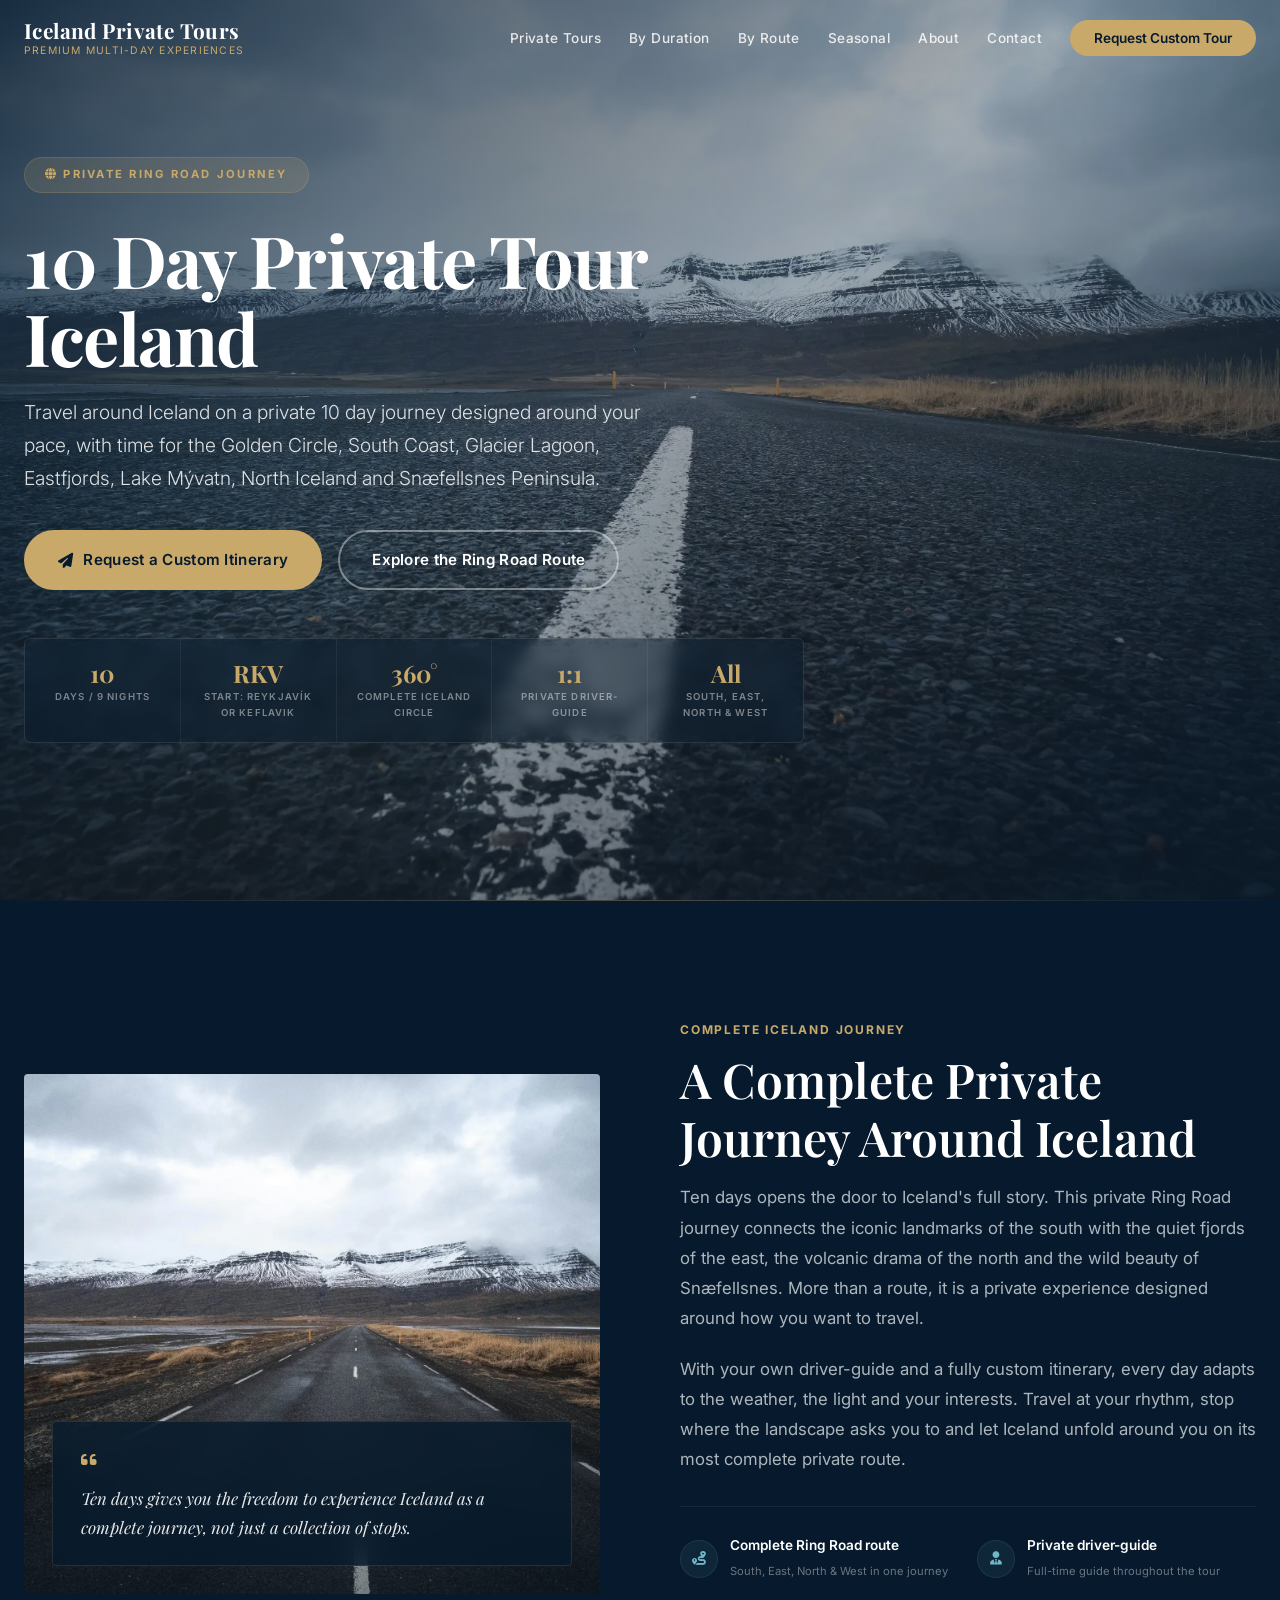
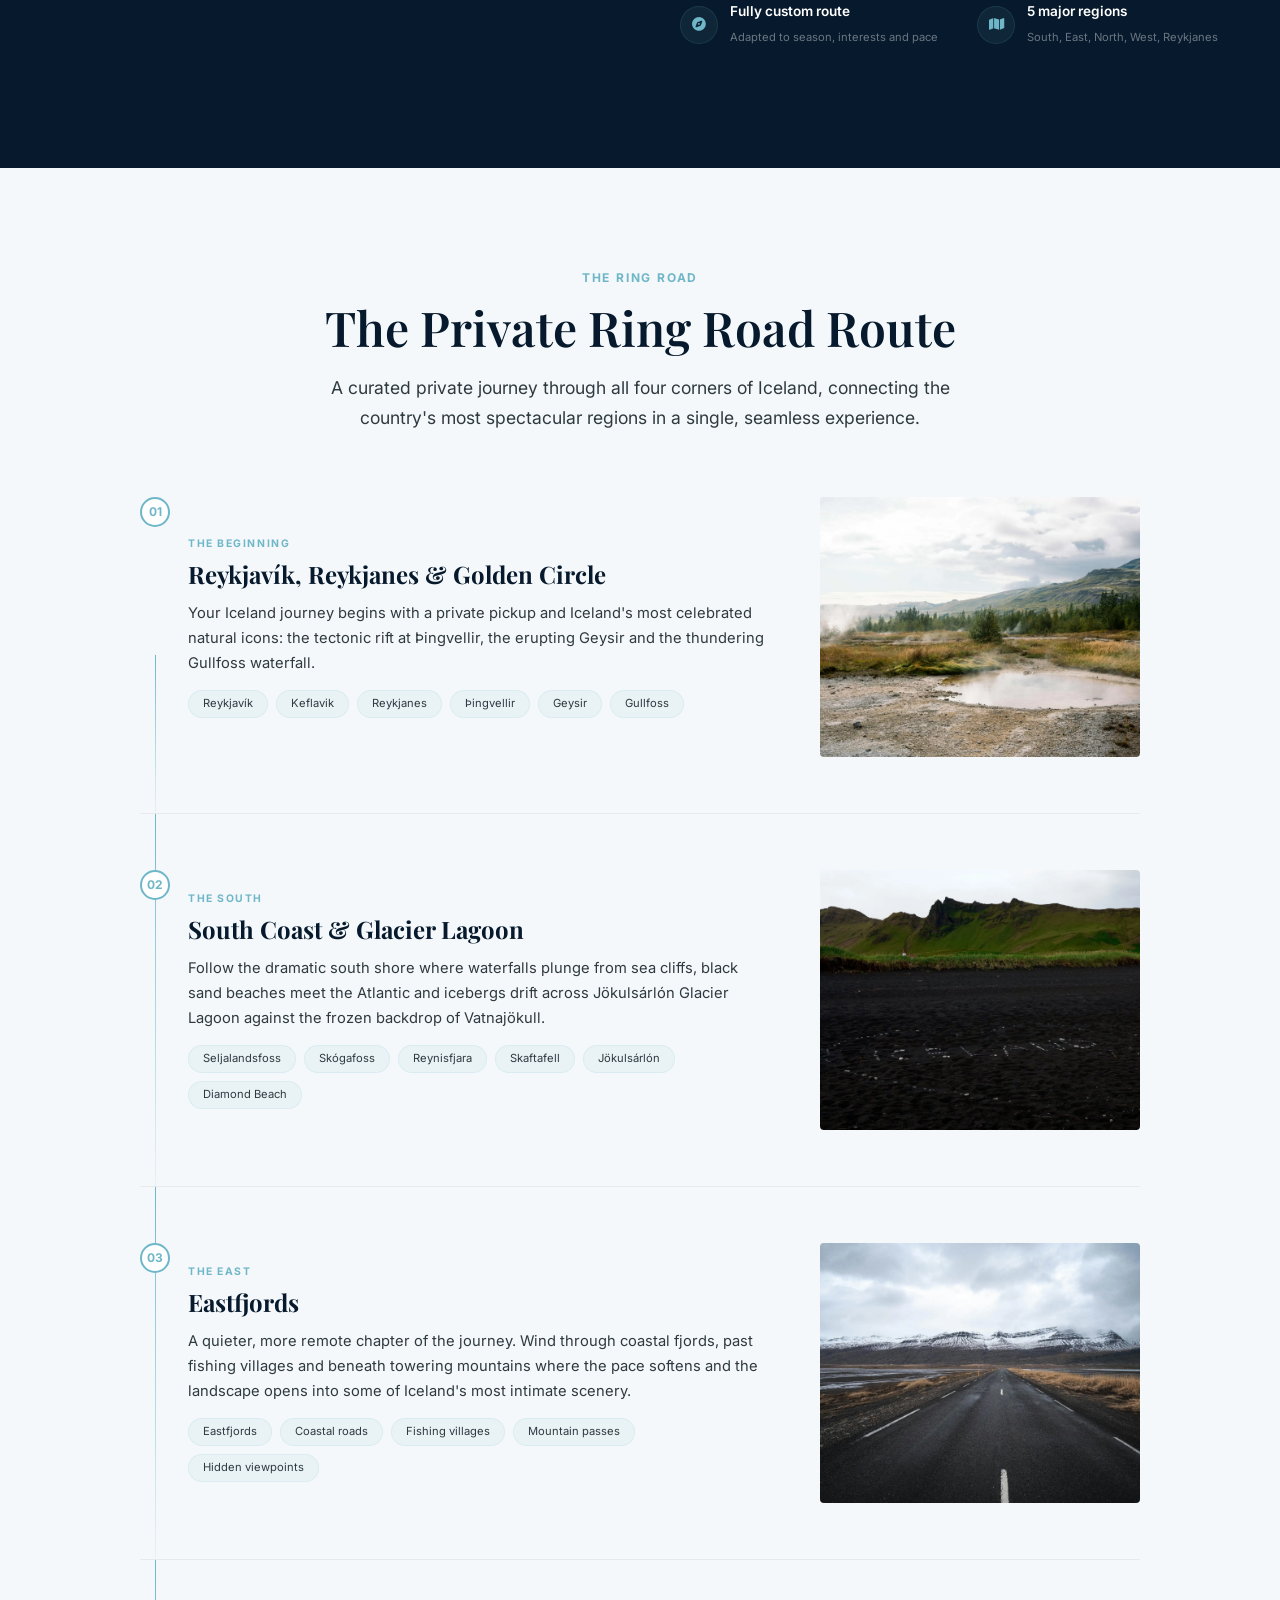
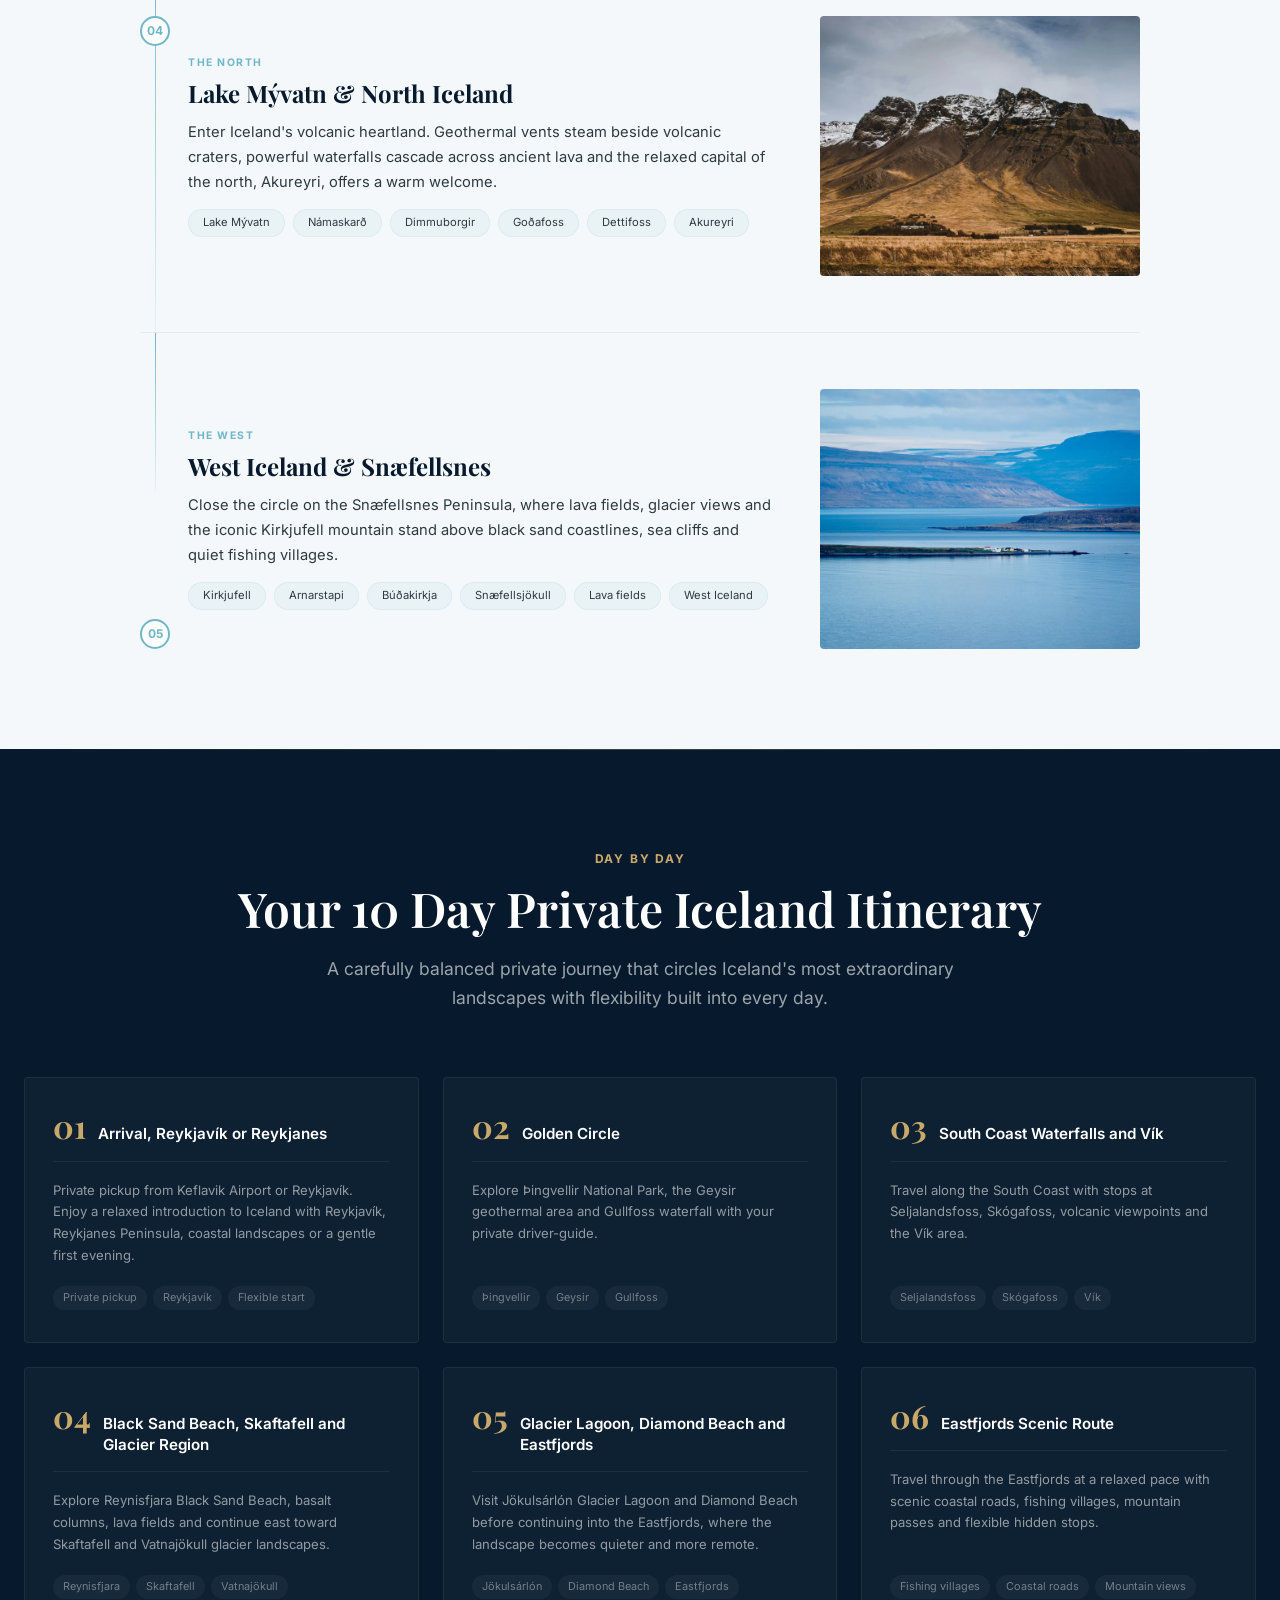
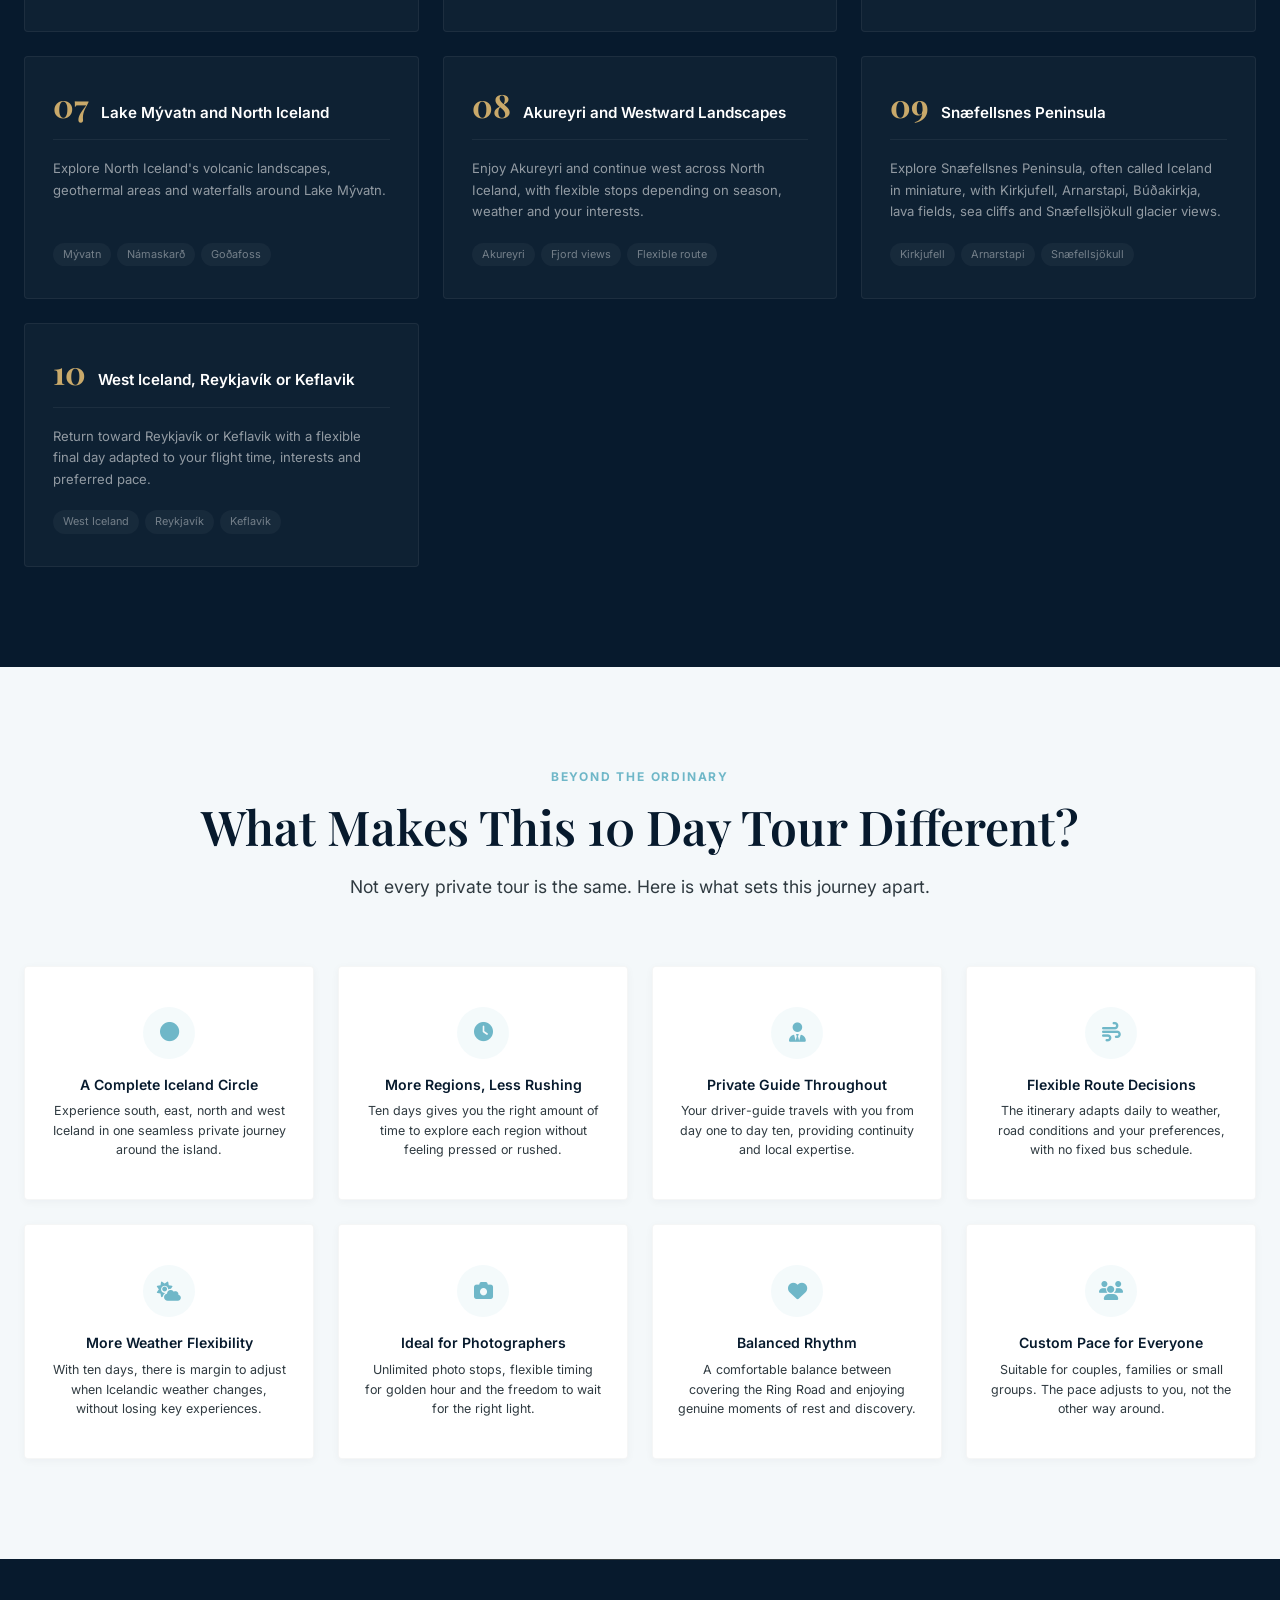
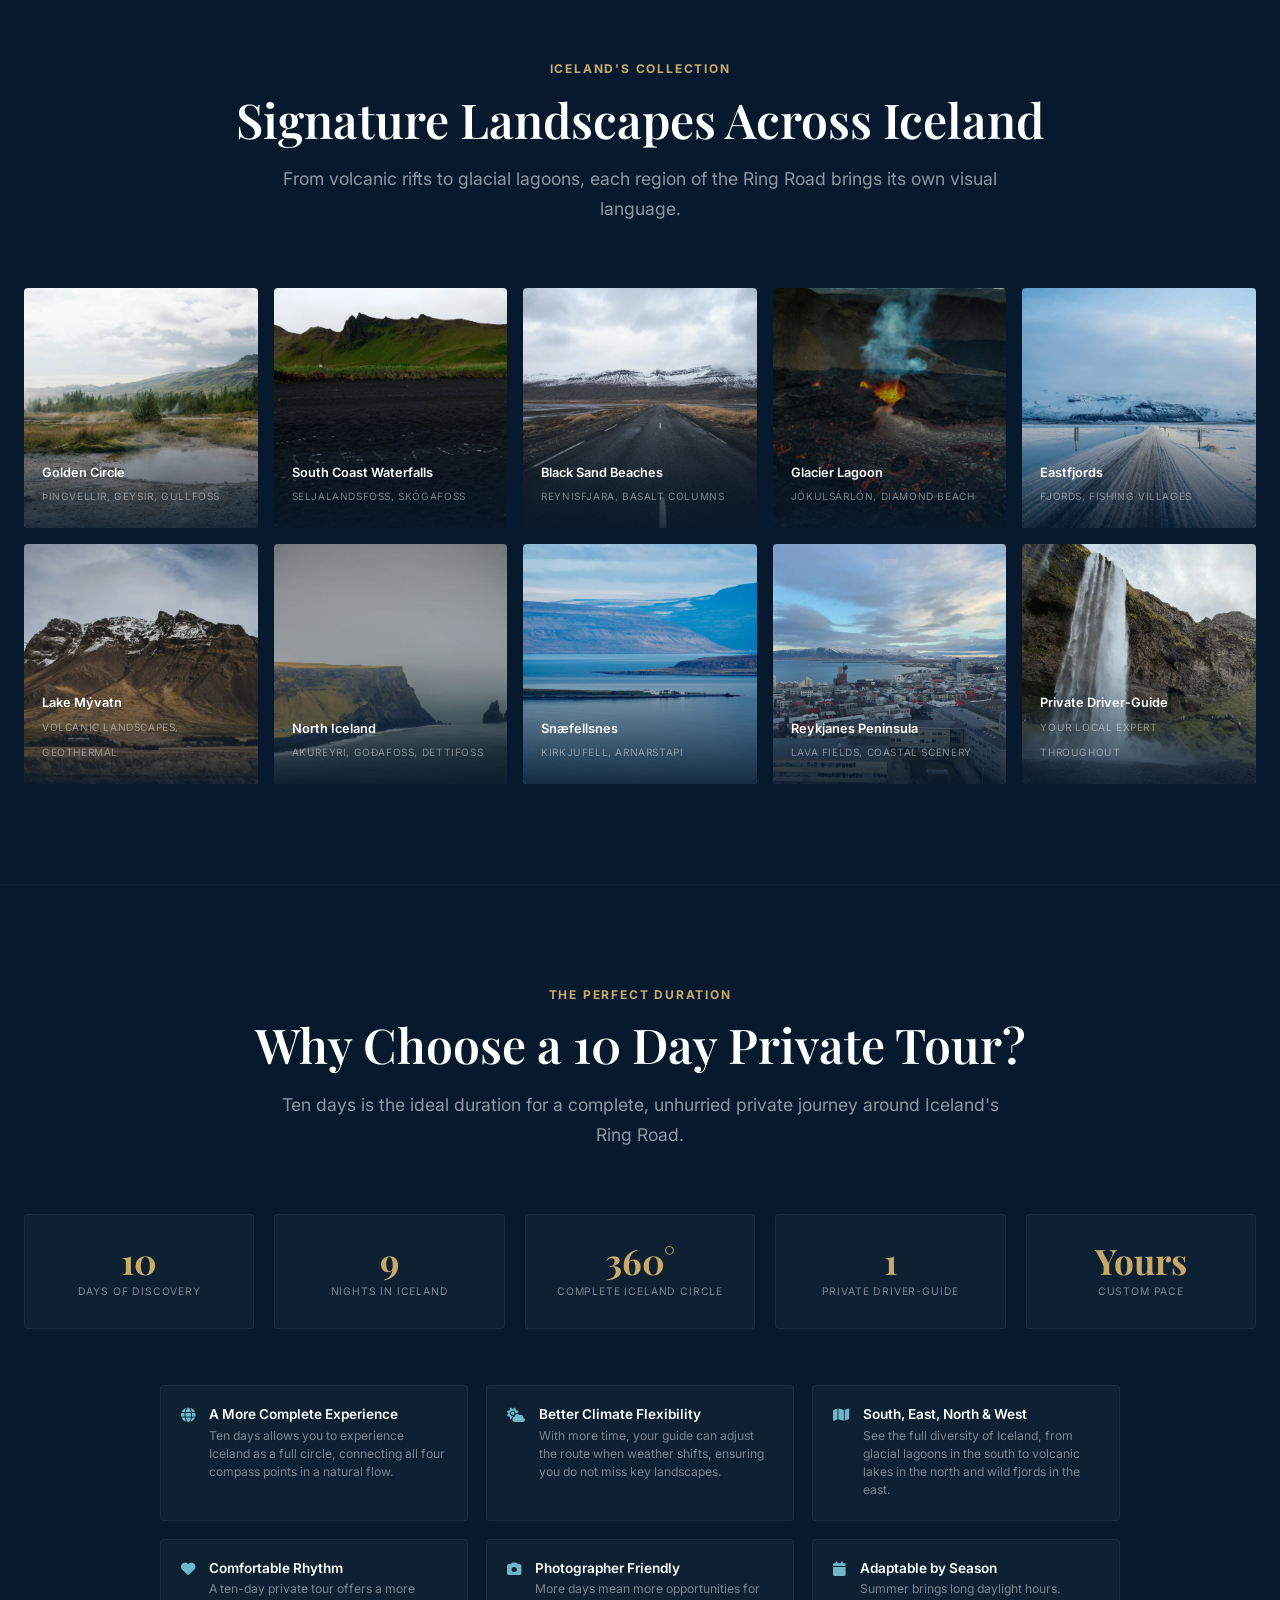
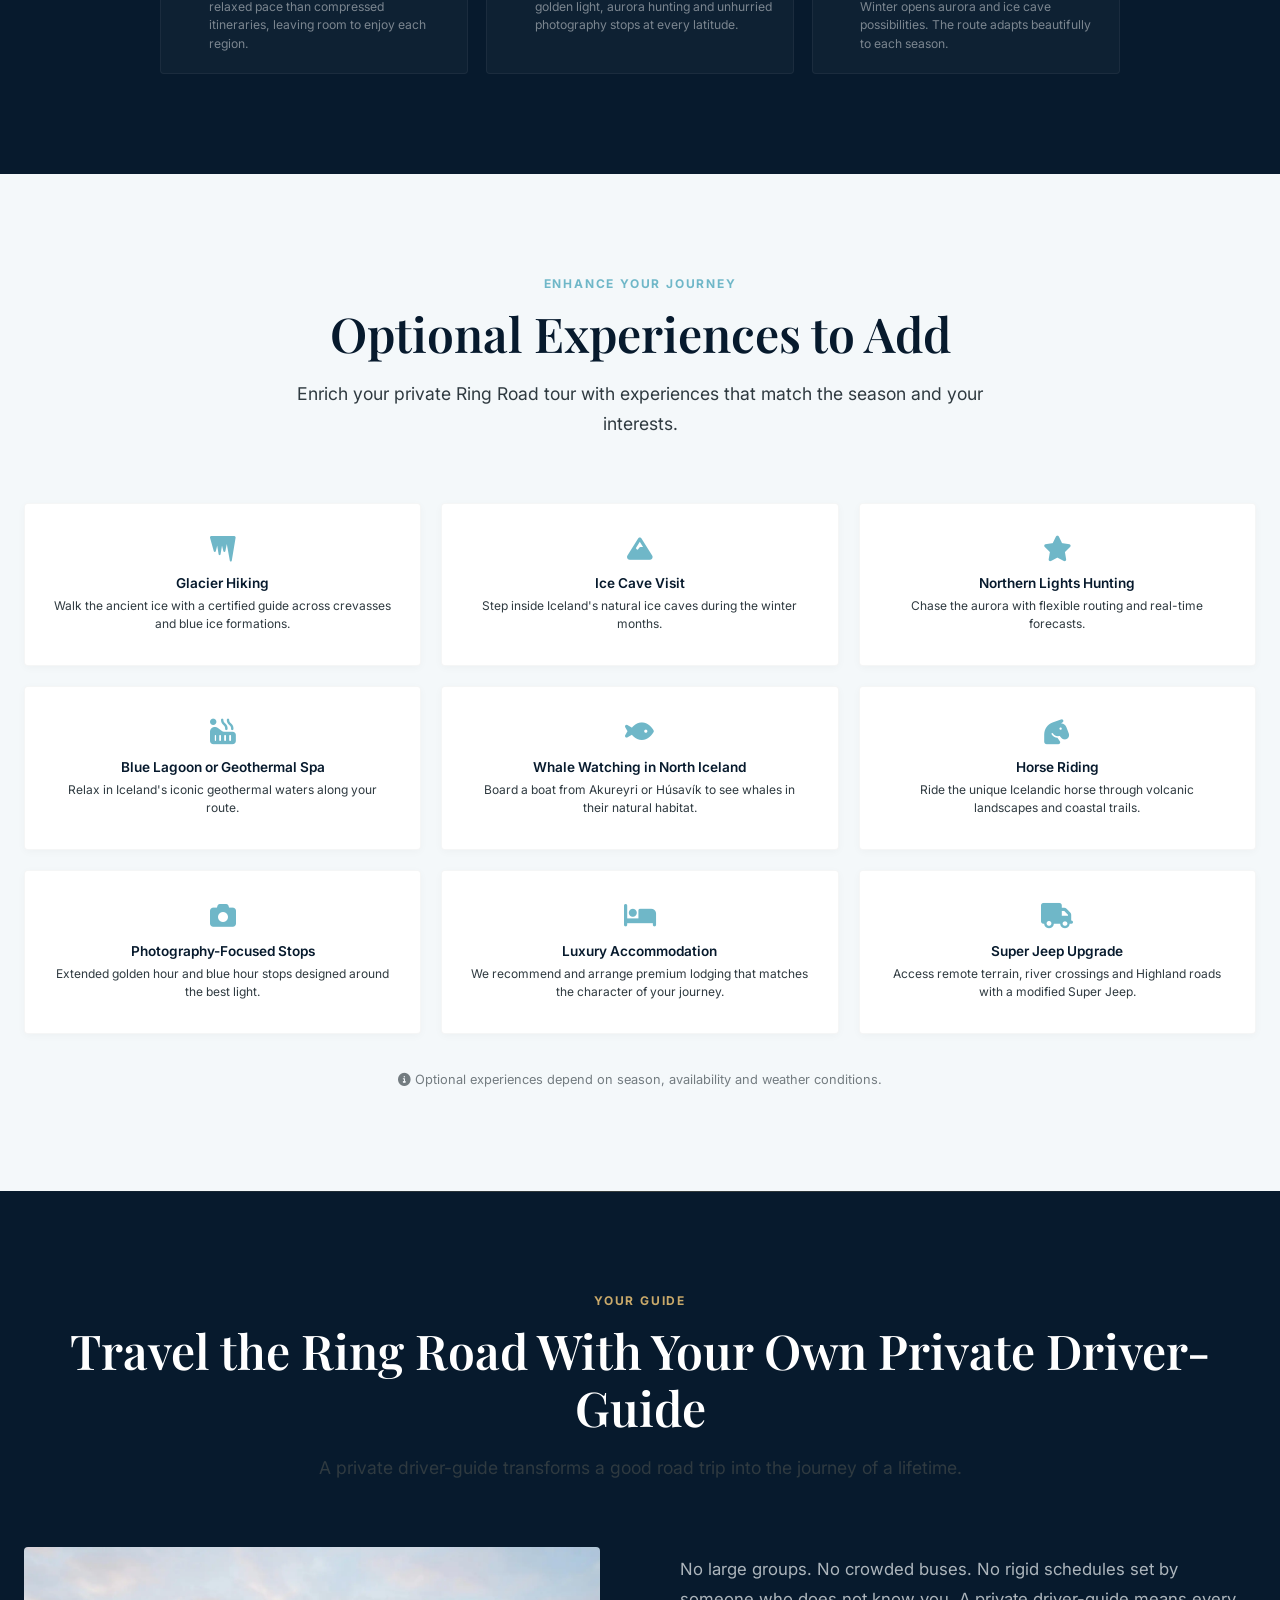
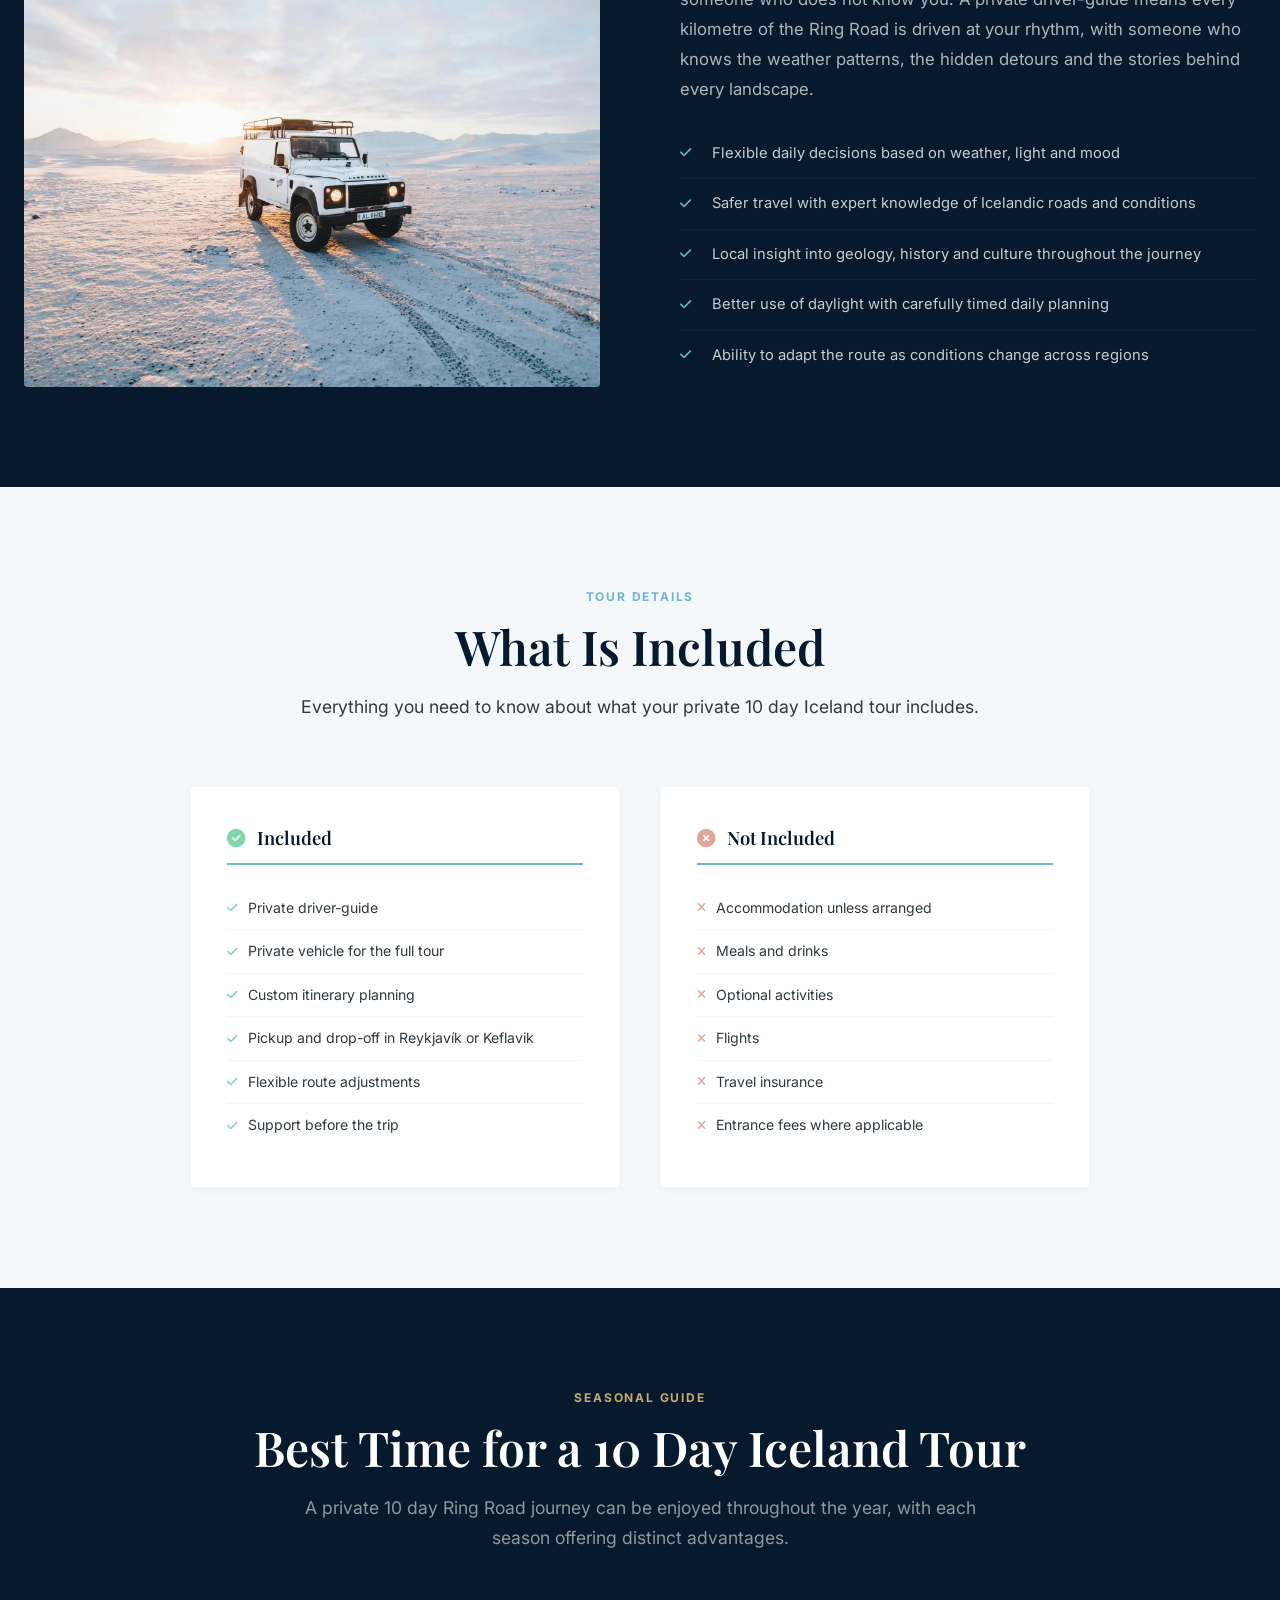
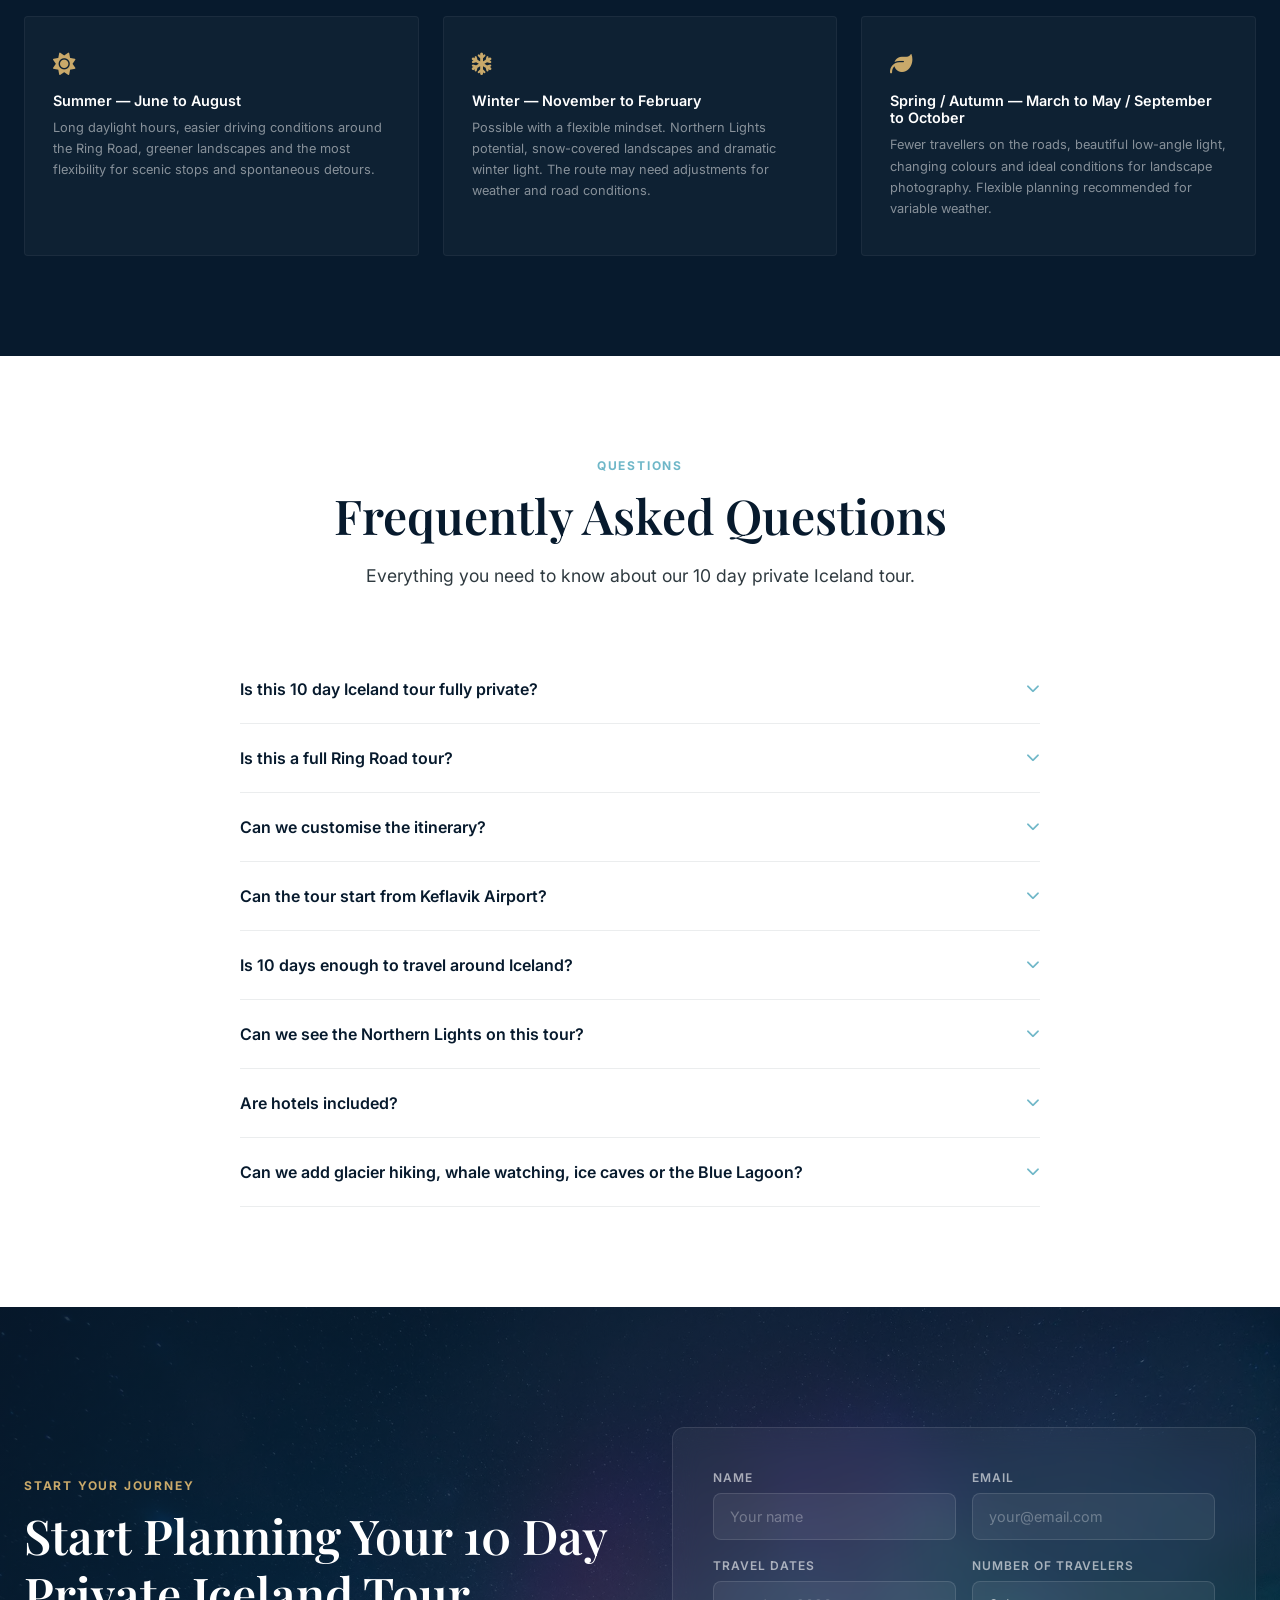
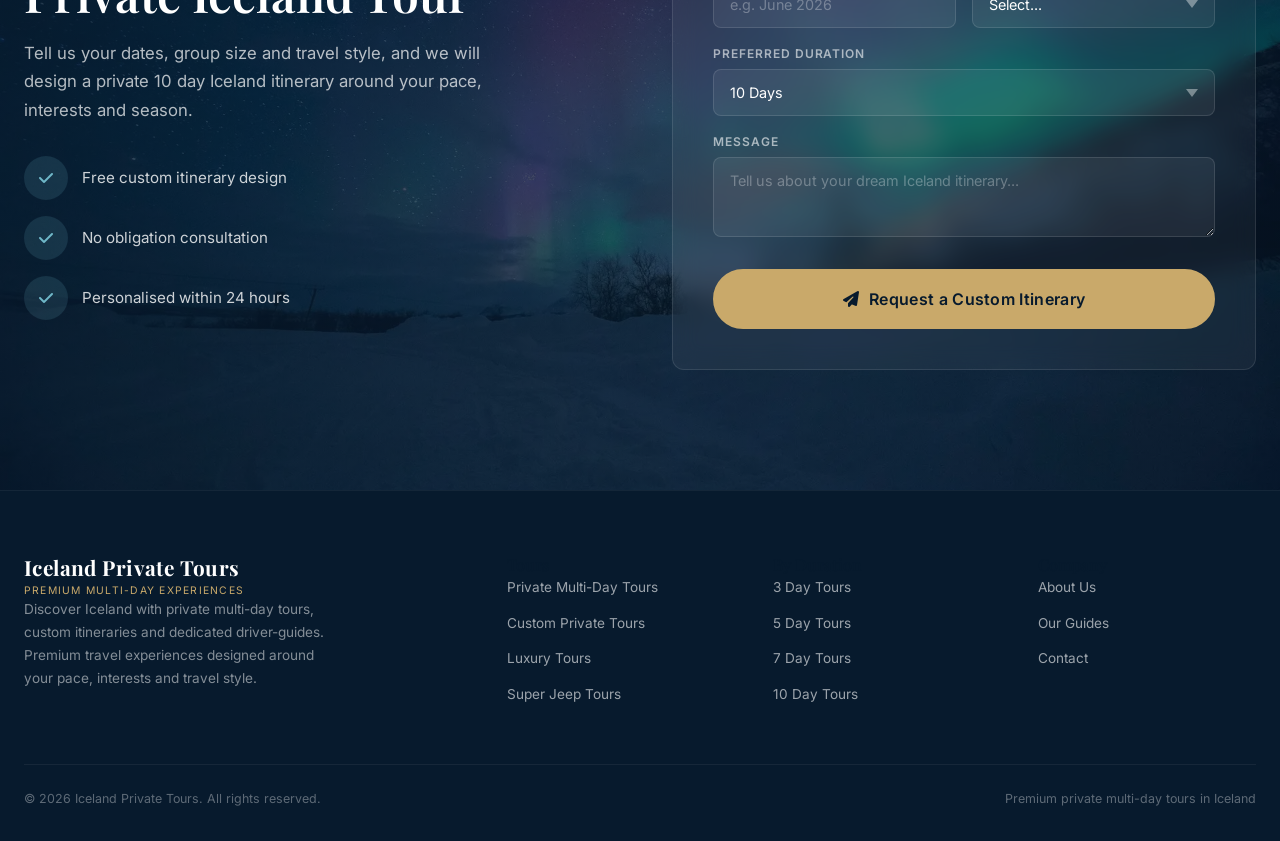
==== commit 17b4a7f9: "Cambio de formato de imagen, correccion de links, y estilos" ====
--- a/pages/10-day-private-tour-iceland.html
+++ b/pages/10-day-private-tour-iceland.html
@@ -23,7 +23,7 @@
 }
 
 .hero-10day .hero-bg {
-  background: url('../assets/images/10-day-ring-road-private-tour.jpg') center center / cover no-repeat;
+  background: url('../assets/images/10-day-ring-road-private-tour.webp') center center / cover no-repeat;
 }
 
 .hero-10day .hero-overlay {
@@ -101,7 +101,7 @@
   border-radius: 4px;
   overflow: hidden;
   min-height: 520px;
-  background: url('../assets/images/ring-road-private-tour-iceland.jpg') center center / cover no-repeat;
+  background: url('../assets/images/ring-road-private-tour-iceland.webp') center center / cover no-repeat;
 }
 
 .overview-image-block::after {
@@ -752,7 +752,7 @@
 
 .driver-10-image {
   min-height: 440px;
-  background: url('../assets/images/private-driver-guide-iceland.jpg') center center / cover no-repeat;
+  background: url('../assets/images/private-driver-guide-iceland.webp') center center / cover no-repeat;
   border-radius: 4px;
 }
 
@@ -1084,7 +1084,7 @@
             <span class="region-tag">Gullfoss</span>
           </div>
         </div>
-        <div class="region-image" style="background-image: url('../assets/images/golden-circle-south-coast-private-tour.jpg');"></div>
+        <div class="region-image" style="background-image: url('../assets/images/golden-circle-south-coast-private-tour.webp');"></div>
       </div>
 
       <div class="region-card">
@@ -1102,7 +1102,7 @@
             <span class="region-tag">Diamond Beach</span>
           </div>
         </div>
-        <div class="region-image" style="background-image: url('../assets/images/south-coast-private-tour-iceland.jpg');"></div>
+        <div class="region-image" style="background-image: url('../assets/images/south-coast-private-tour-iceland.webp');"></div>
       </div>
 
       <div class="region-card">
@@ -1119,7 +1119,7 @@
             <span class="region-tag">Hidden viewpoints</span>
           </div>
         </div>
-        <div class="region-image" style="background-image: url('../assets/images/ring-road-private-tour-iceland.jpg');"></div>
+        <div class="region-image" style="background-image: url('../assets/images/ring-road-private-tour-iceland.webp');"></div>
       </div>
 
       <div class="region-card">
@@ -1137,7 +1137,7 @@
             <span class="region-tag">Akureyri</span>
           </div>
         </div>
-        <div class="region-image" style="background-image: url('../assets/images/highlands-private-tour-iceland.jpg');"></div>
+        <div class="region-image" style="background-image: url('../assets/images/highlands-private-tour-iceland.webp');"></div>
       </div>
 
       <div class="region-card">
@@ -1155,7 +1155,7 @@
             <span class="region-tag">West Iceland</span>
           </div>
         </div>
-        <div class="region-image" style="background-image: url('../assets/images/west-south-private-tour-iceland.jpg');"></div>
+        <div class="region-image" style="background-image: url('../assets/images/west-south-private-tour-iceland.webp');"></div>
       </div>
     </div>
   </div>
@@ -1368,7 +1368,7 @@
     </div>
     <div class="landscapes-grid">
       <div class="landscape-card">
-        <div class="landscape-bg" style="background-image: url('../assets/images/golden-circle-south-coast-private-tour.jpg');"></div>
+        <div class="landscape-bg" style="background-image: url('../assets/images/golden-circle-south-coast-private-tour.webp');"></div>
         <div class="landscape-overlay"></div>
         <div class="landscape-info">
           <h4>Golden Circle</h4>
@@ -1376,7 +1376,7 @@
         </div>
       </div>
       <div class="landscape-card">
-        <div class="landscape-bg" style="background-image: url('../assets/images/south-coast-private-tour-iceland.jpg');"></div>
+        <div class="landscape-bg" style="background-image: url('../assets/images/south-coast-private-tour-iceland.webp');"></div>
         <div class="landscape-overlay"></div>
         <div class="landscape-info">
           <h4>South Coast Waterfalls</h4>
@@ -1384,7 +1384,7 @@
         </div>
       </div>
       <div class="landscape-card">
-        <div class="landscape-bg" style="background-image: url('../assets/images/ring-road-private-tour-iceland.jpg');"></div>
+        <div class="landscape-bg" style="background-image: url('../assets/images/ring-road-private-tour-iceland.webp');"></div>
         <div class="landscape-overlay"></div>
         <div class="landscape-info">
           <h4>Black Sand Beaches</h4>
@@ -1392,7 +1392,7 @@
         </div>
       </div>
       <div class="landscape-card">
-        <div class="landscape-bg" style="background-image: url('../assets/images/8-day-private-tour-iceland.jpg');"></div>
+        <div class="landscape-bg" style="background-image: url('../assets/images/8-day-private-tour-iceland.webp');"></div>
         <div class="landscape-overlay"></div>
         <div class="landscape-info">
           <h4>Glacier Lagoon</h4>
@@ -1400,7 +1400,7 @@
         </div>
       </div>
       <div class="landscape-card">
-        <div class="landscape-bg" style="background-image: url('../assets/images/ring-road-12-days-iceland.jpg');"></div>
+        <div class="landscape-bg" style="background-image: url('../assets/images/ring-road-12-days-iceland.webp');"></div>
         <div class="landscape-overlay"></div>
         <div class="landscape-info">
           <h4>Eastfjords</h4>
@@ -1408,7 +1408,7 @@
         </div>
       </div>
       <div class="landscape-card">
-        <div class="landscape-bg" style="background-image: url('../assets/images/highlands-private-tour-iceland.jpg');"></div>
+        <div class="landscape-bg" style="background-image: url('../assets/images/highlands-private-tour-iceland.webp');"></div>
         <div class="landscape-overlay"></div>
         <div class="landscape-info">
           <h4>Lake Mývatn</h4>
@@ -1416,7 +1416,7 @@
         </div>
       </div>
       <div class="landscape-card">
-        <div class="landscape-bg" style="background-image: url('../assets/images/summer-private-tour-iceland.jpg');"></div>
+        <div class="landscape-bg" style="background-image: url('../assets/images/summer-private-tour-iceland.webp');"></div>
         <div class="landscape-overlay"></div>
         <div class="landscape-info">
           <h4>North Iceland</h4>
@@ -1424,7 +1424,7 @@
         </div>
       </div>
       <div class="landscape-card">
-        <div class="landscape-bg" style="background-image: url('../assets/images/west-south-private-tour-iceland.jpg');"></div>
+        <div class="landscape-bg" style="background-image: url('../assets/images/west-south-private-tour-iceland.webp');"></div>
         <div class="landscape-overlay"></div>
         <div class="landscape-info">
           <h4>Snæfellsnes</h4>
@@ -1432,7 +1432,7 @@
         </div>
       </div>
       <div class="landscape-card">
-        <div class="landscape-bg" style="background-image: url('../assets/images/private-tours-from-keflavik-airport.jpg');"></div>
+        <div class="landscape-bg" style="background-image: url('../assets/images/private-tours-from-keflavik-airport.webp');"></div>
         <div class="landscape-overlay"></div>
         <div class="landscape-info">
           <h4>Reykjanes Peninsula</h4>
@@ -1440,7 +1440,7 @@
         </div>
       </div>
       <div class="landscape-card">
-        <div class="landscape-bg" style="background-image: url('../assets/images/luxury-private-tour-iceland.jpg');"></div>
+        <div class="landscape-bg" style="background-image: url('../assets/images/luxury-private-tour-iceland.webp');"></div>
         <div class="landscape-overlay"></div>
         <div class="landscape-info">
           <h4>Private Driver-Guide</h4>
--- a/assets/css/style.css
+++ b/assets/css/style.css
@@ -318,7 +318,7 @@
 .hero-bg {
   position: absolute;
   inset: 0;
-  background: url('../images/hero-iceland-private-tours.jpg') center center / cover no-repeat;
+  background: url('../images/hero-iceland-private-tours.webp') center center / cover no-repeat;
   transform: scale(1.05);
   transition: transform 8s ease;
 }
@@ -466,7 +466,14 @@
   border-radius: var(--radius-lg);
   overflow: hidden;
   min-height: 420px;
-  background: url('../images/intro-private-guide-iceland.jpg') center center / cover no-repeat;
+}
+
+.intro-image img {
+  position: absolute;
+  inset: 0;
+  width: 100%;
+  height: 100%;
+  object-fit: cover;
 }
 
 .intro-image::before {
@@ -477,12 +484,14 @@
   right: 0;
   height: 50%;
   background: linear-gradient(transparent, rgba(7,26,45,0.3));
+  z-index: 1;
 }
 
 .intro-badge {
   position: absolute;
   bottom: 24px;
   left: 24px;
+  z-index: 2;
   display: flex;
   align-items: center;
   gap: 12px;
@@ -539,6 +548,9 @@
 }
 
 .featured-grid {
+  list-style: none;
+  margin: 0;
+  padding: 0;
   display: grid;
   grid-template-columns: repeat(4, 1fr);
   gap: 24px;
@@ -564,9 +576,15 @@
 
 .tour-card-image {
   height: 200px;
-  background-size: cover;
-  background-position: center;
-  position: relative;
+  position: relative;
+  overflow: hidden;
+}
+
+.tour-card-image img {
+  display: block;
+  width: 100%;
+  height: 100%;
+  object-fit: cover;
 }
 
 .tour-card-badge {
@@ -633,6 +651,9 @@
 /* ========== TOURS BY DURATION ========== */
 
 .duration-grid {
+  list-style: none;
+  margin: 0;
+  padding: 0;
   display: grid;
   grid-template-columns: repeat(3, 1fr);
   gap: 24px;
@@ -657,9 +678,15 @@
 
 .duration-card-image {
   height: 160px;
-  background-size: cover;
-  background-position: center;
-  position: relative;
+  position: relative;
+  overflow: hidden;
+}
+
+.duration-card-image img {
+  display: block;
+  width: 100%;
+  height: 100%;
+  object-fit: cover;
 }
 
 .duration-badge {
@@ -737,6 +764,9 @@
 /* ========== ROUTE TOURS ========== */
 
 .route-grid {
+  list-style: none;
+  margin: 0;
+  padding: 0;
   display: grid;
   grid-template-columns: repeat(3, 1fr);
   gap: 24px;
@@ -761,8 +791,15 @@
 
 .route-card-image {
   height: 180px;
-  background-size: cover;
-  background-position: center;
+  position: relative;
+  overflow: hidden;
+}
+
+.route-card-image img {
+  display: block;
+  width: 100%;
+  height: 100%;
+  object-fit: cover;
 }
 
 .route-card-body {
@@ -799,6 +836,9 @@
 }
 
 .seasonal-grid {
+  list-style: none;
+  margin: 0;
+  padding: 0;
   display: grid;
   grid-template-columns: repeat(3, 1fr);
   gap: 24px;
@@ -822,8 +862,15 @@
 
 .seasonal-card-image {
   height: 180px;
-  background-size: cover;
-  background-position: center;
+  position: relative;
+  overflow: hidden;
+}
+
+.seasonal-card-image img {
+  display: block;
+  width: 100%;
+  height: 100%;
+  object-fit: cover;
 }
 
 .seasonal-card-body {
@@ -856,6 +903,9 @@
 /* ========== FROM REYKJAVIK / KEFLAVIK ========== */
 
 .location-grid {
+  list-style: none;
+  margin: 0;
+  padding: 0;
   display: grid;
   grid-template-columns: repeat(2, 1fr);
   gap: 24px;
@@ -879,8 +929,15 @@
 
 .location-card-image {
   height: 200px;
-  background-size: cover;
-  background-position: center;
+  position: relative;
+  overflow: hidden;
+}
+
+.location-card-image img {
+  display: block;
+  width: 100%;
+  height: 100%;
+  object-fit: cover;
 }
 
 .location-card-body {
@@ -921,6 +978,9 @@
 }
 
 .benefits-grid {
+  list-style: none;
+  margin: 0;
+  padding: 0;
   display: grid;
   grid-template-columns: repeat(4, 1fr);
   gap: 24px;
@@ -960,7 +1020,7 @@
   color: var(--gold);
 }
 
-.benefit-card h4 {
+.benefit-card h3 {
   font-size: 0.9rem;
   color: var(--white);
   margin-bottom: 8px;
@@ -991,8 +1051,15 @@
   border-radius: var(--radius-lg);
   overflow: hidden;
   min-height: 400px;
-  background: url('../images/private-driver-guide-iceland.jpg') center center / cover no-repeat;
-  position: relative;
+  position: relative;
+}
+
+.driver-image img {
+  position: absolute;
+  inset: 0;
+  width: 100%;
+  height: 100%;
+  object-fit: cover;
 }
 
 .driver-image::before {
@@ -1003,6 +1070,7 @@
   right: 0;
   height: 40%;
   background: linear-gradient(transparent, rgba(7,26,45,0.2));
+  z-index: 1;
 }
 
 .driver-points {
@@ -1038,6 +1106,9 @@
 }
 
 .vehicles-grid {
+  list-style: none;
+  margin: 0;
+  padding: 0;
   display: grid;
   grid-template-columns: repeat(4, 1fr);
   gap: 24px;
@@ -1064,7 +1135,7 @@
   margin-bottom: 16px;
 }
 
-.vehicle-card h4 {
+.vehicle-card h3 {
   font-size: 0.9rem;
   color: var(--navy);
   margin-bottom: 6px;
@@ -1095,6 +1166,9 @@
 }
 
 .steps-grid {
+  list-style: none;
+  margin: 0;
+  padding: 0;
   display: grid;
   grid-template-columns: repeat(4, 1fr);
   gap: 32px;
@@ -1142,7 +1216,7 @@
   transform: scale(1.05);
 }
 
-.step-card h4 {
+.step-card h3 {
   font-size: 1rem;
   color: var(--white);
   margin-bottom: 8px;
@@ -1225,6 +1299,9 @@
 }
 
 .trust-grid {
+  list-style: none;
+  margin: 0;
+  padding: 0;
   display: grid;
   grid-template-columns: repeat(4, 1fr);
   gap: 24px;
@@ -1255,7 +1332,7 @@
   margin-bottom: 16px;
 }
 
-.trust-card h4 {
+.trust-card h3 {
   font-size: 0.95rem;
   color: var(--navy);
   margin-bottom: 8px;
@@ -1287,7 +1364,7 @@
 .final-cta-bg {
   position: absolute;
   inset: 0;
-  background: url('../images/final-cta-private-iceland-tour.jpg') center center / cover no-repeat;
+  background: url('../images/final-cta-private-iceland-tour.webp') center center / cover no-repeat;
 }
 
 .final-cta-overlay {
@@ -1428,7 +1505,7 @@
   max-width: 320px;
 }
 
-.footer h4 {
+.footer-heading {
   font-family: 'Inter', sans-serif;
   font-size: 0.8rem;
   font-weight: 700;
@@ -1555,3 +1632,103 @@
   .hero-tag { font-size: 0.6rem; padding: 6px 14px; }
   .section-title { font-size: 1.7rem; }
 }
+
+/* ========== ACCESSIBILITY UTILITIES ========== */
+
+.visually-hidden {
+  position: absolute;
+  width: 1px;
+  height: 1px;
+  padding: 0;
+  margin: -1px;
+  overflow: hidden;
+  clip: rect(0, 0, 0, 0);
+  white-space: nowrap;
+  border: 0;
+}
+
+.skip-link {
+  position: absolute;
+  top: -48px;
+  left: 8px;
+  z-index: 1000;
+  background: var(--navy, #071a2d);
+  color: #fff;
+  padding: 12px 20px;
+  border-radius: 6px;
+  text-decoration: none;
+  transition: top 0.2s ease;
+}
+
+.skip-link:focus {
+  top: 8px;
+}
+
+/* hero-trust as a list (was previously a flex row of spans) */
+.hero-trust {
+  list-style: none;
+  margin: 0;
+  padding: 0;
+}
+
+/* ========== FINAL CTA CHECKLIST ========== */
+
+.cta-checklist {
+  display: flex;
+  flex-direction: column;
+  gap: 16px;
+  list-style: none;
+  margin: 0;
+  padding: 0;
+}
+
+.cta-checklist li {
+  display: flex;
+  align-items: center;
+  gap: 14px;
+}
+
+.cta-checklist .cta-checklist-icon {
+  width: 44px;
+  height: 44px;
+  border-radius: 50%;
+  background: rgba(111, 183, 200, 0.15);
+  display: flex;
+  align-items: center;
+  justify-content: center;
+  flex-shrink: 0;
+}
+
+.cta-checklist .cta-checklist-icon i {
+  color: var(--glacier);
+  font-size: 1rem;
+}
+
+.cta-checklist span {
+  color: rgba(255, 255, 255, 0.8);
+  font-size: 0.95rem;
+}
+
+/* FAQ open/close state is handled via the existing .faq-item.active rules above (max-height transition). */
+
+.faq-question-heading {
+  margin: 0;
+  font: inherit;
+}
+
+.cta-form fieldset {
+  border: none;
+  margin: 0;
+  padding: 0;
+  min-width: 0;
+}
+
+/* Cards inside grid <li> need to fill the stretched height of the list item
+   (previously this happened automatically when the card itself was the grid item). */
+.featured-grid > li > article,
+.duration-grid > li > article,
+.route-grid > li > article,
+.seasonal-grid > li > article,
+.location-grid > li > article {
+  height: 100%;
+}
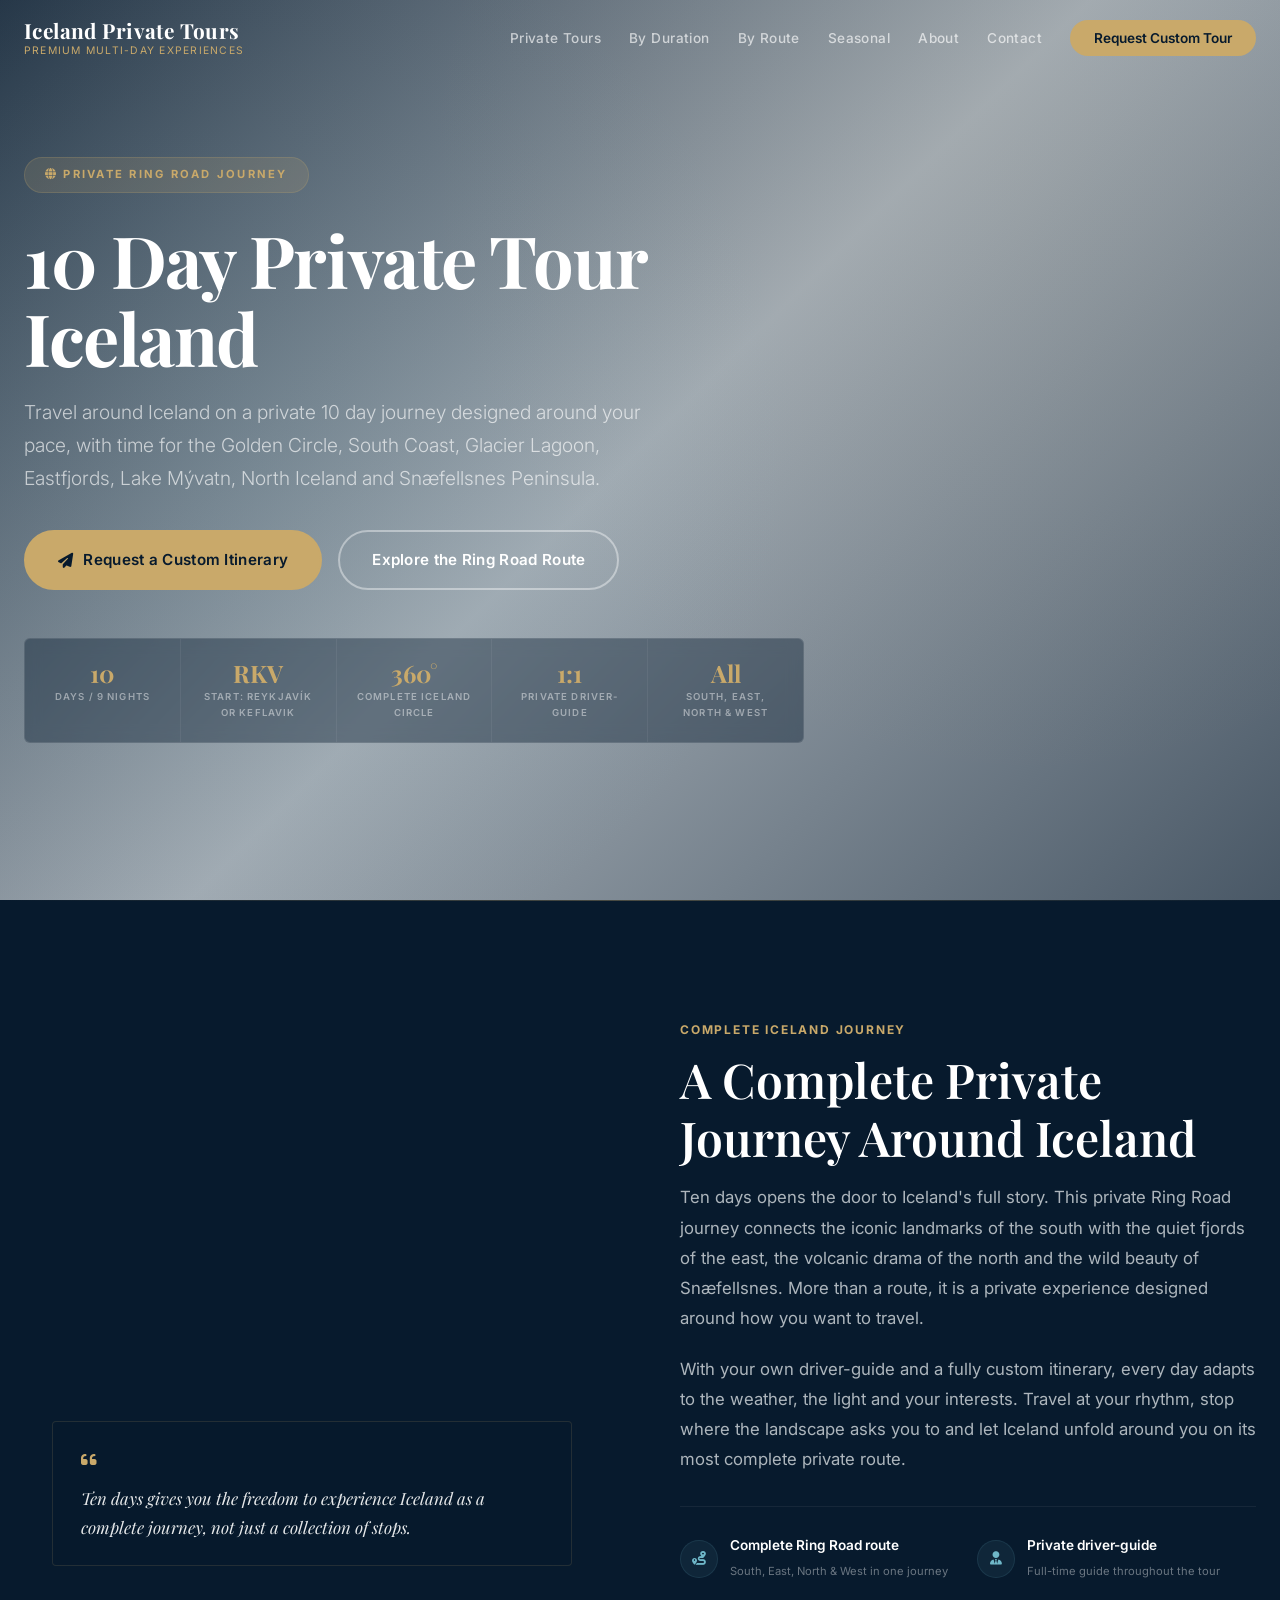
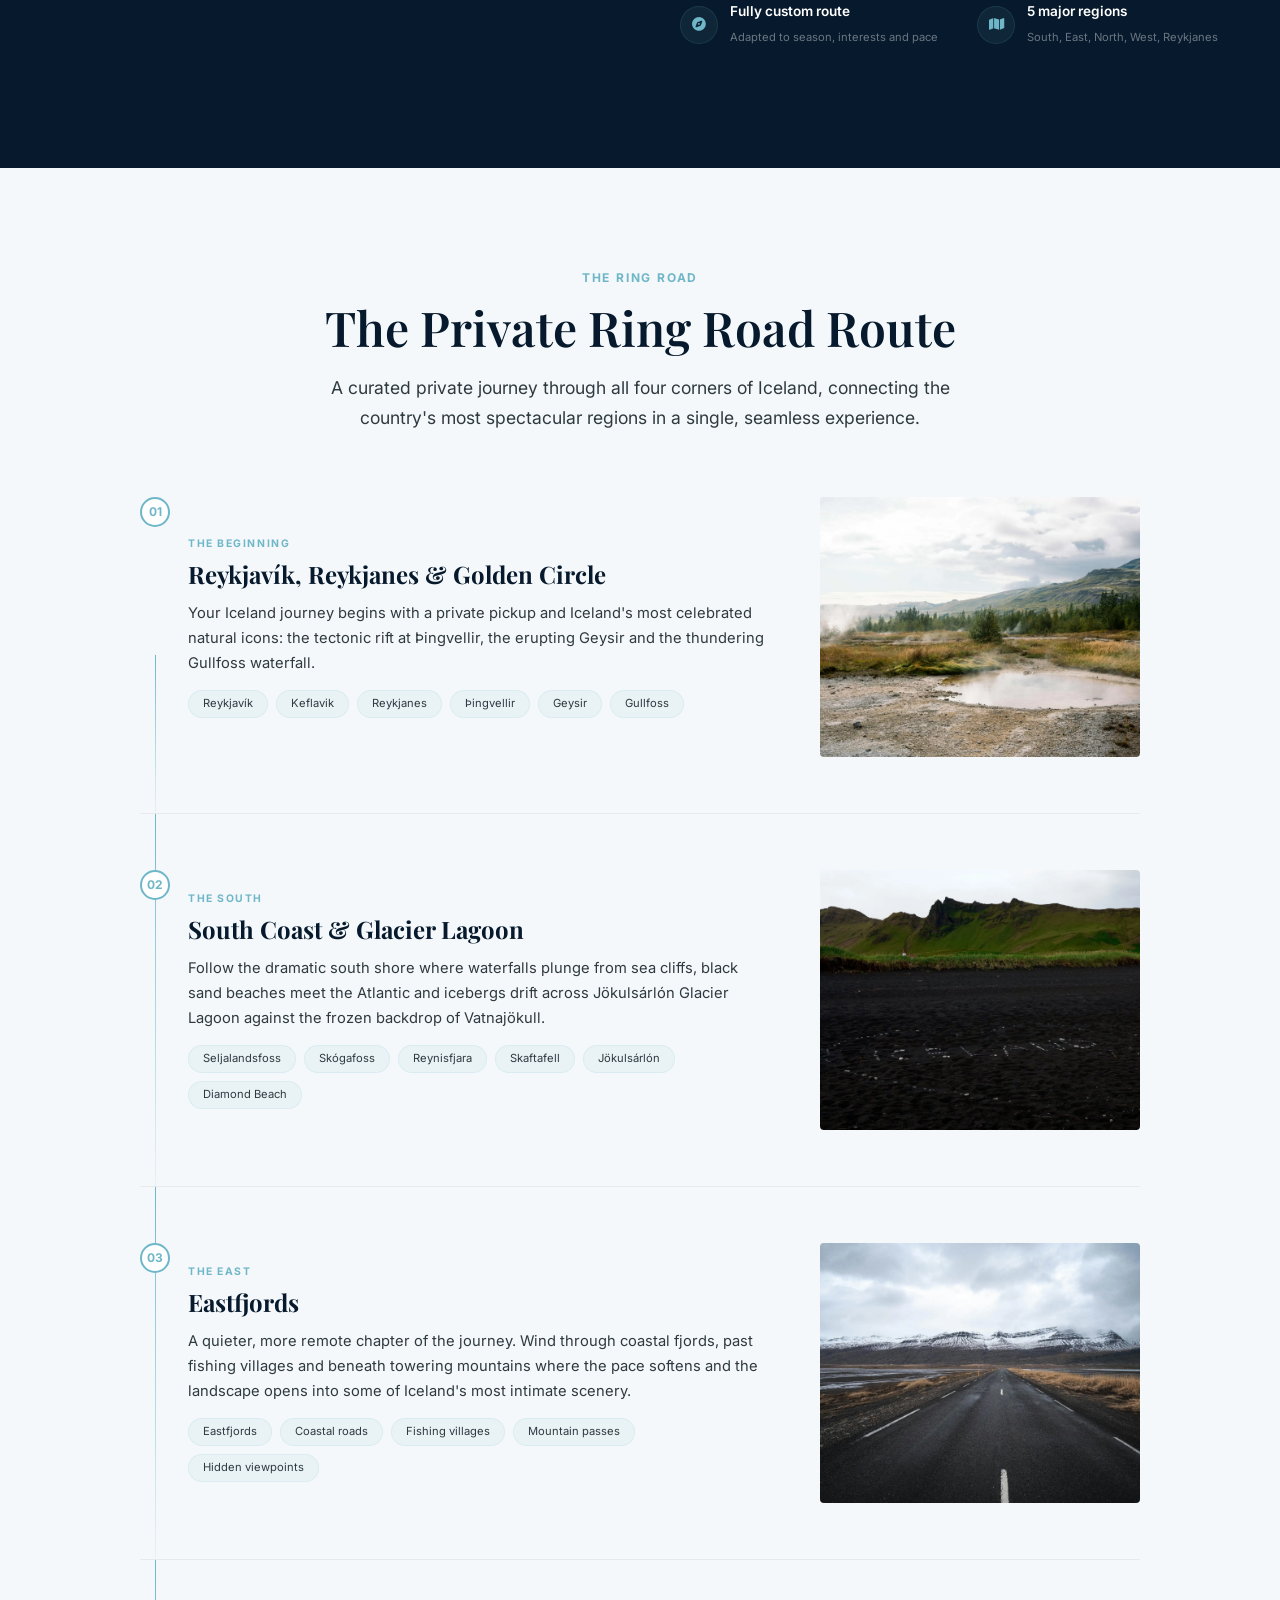
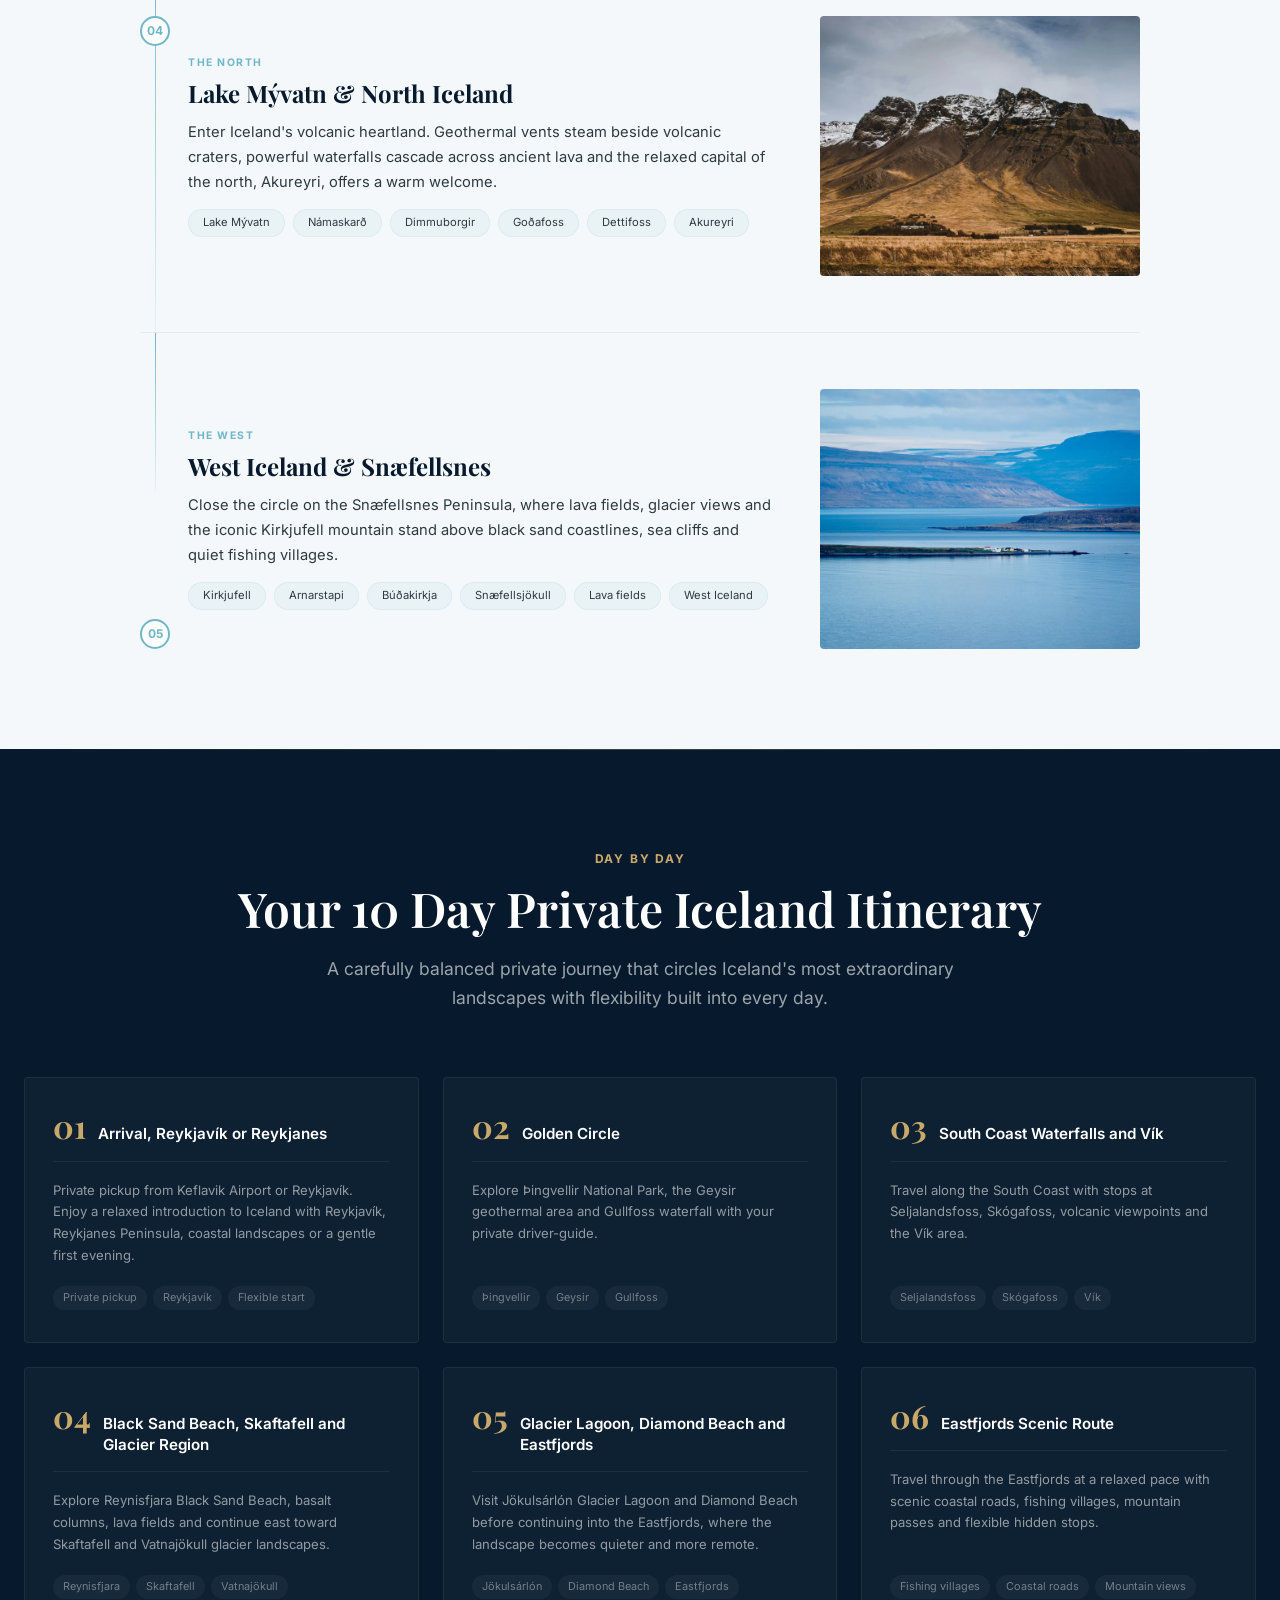
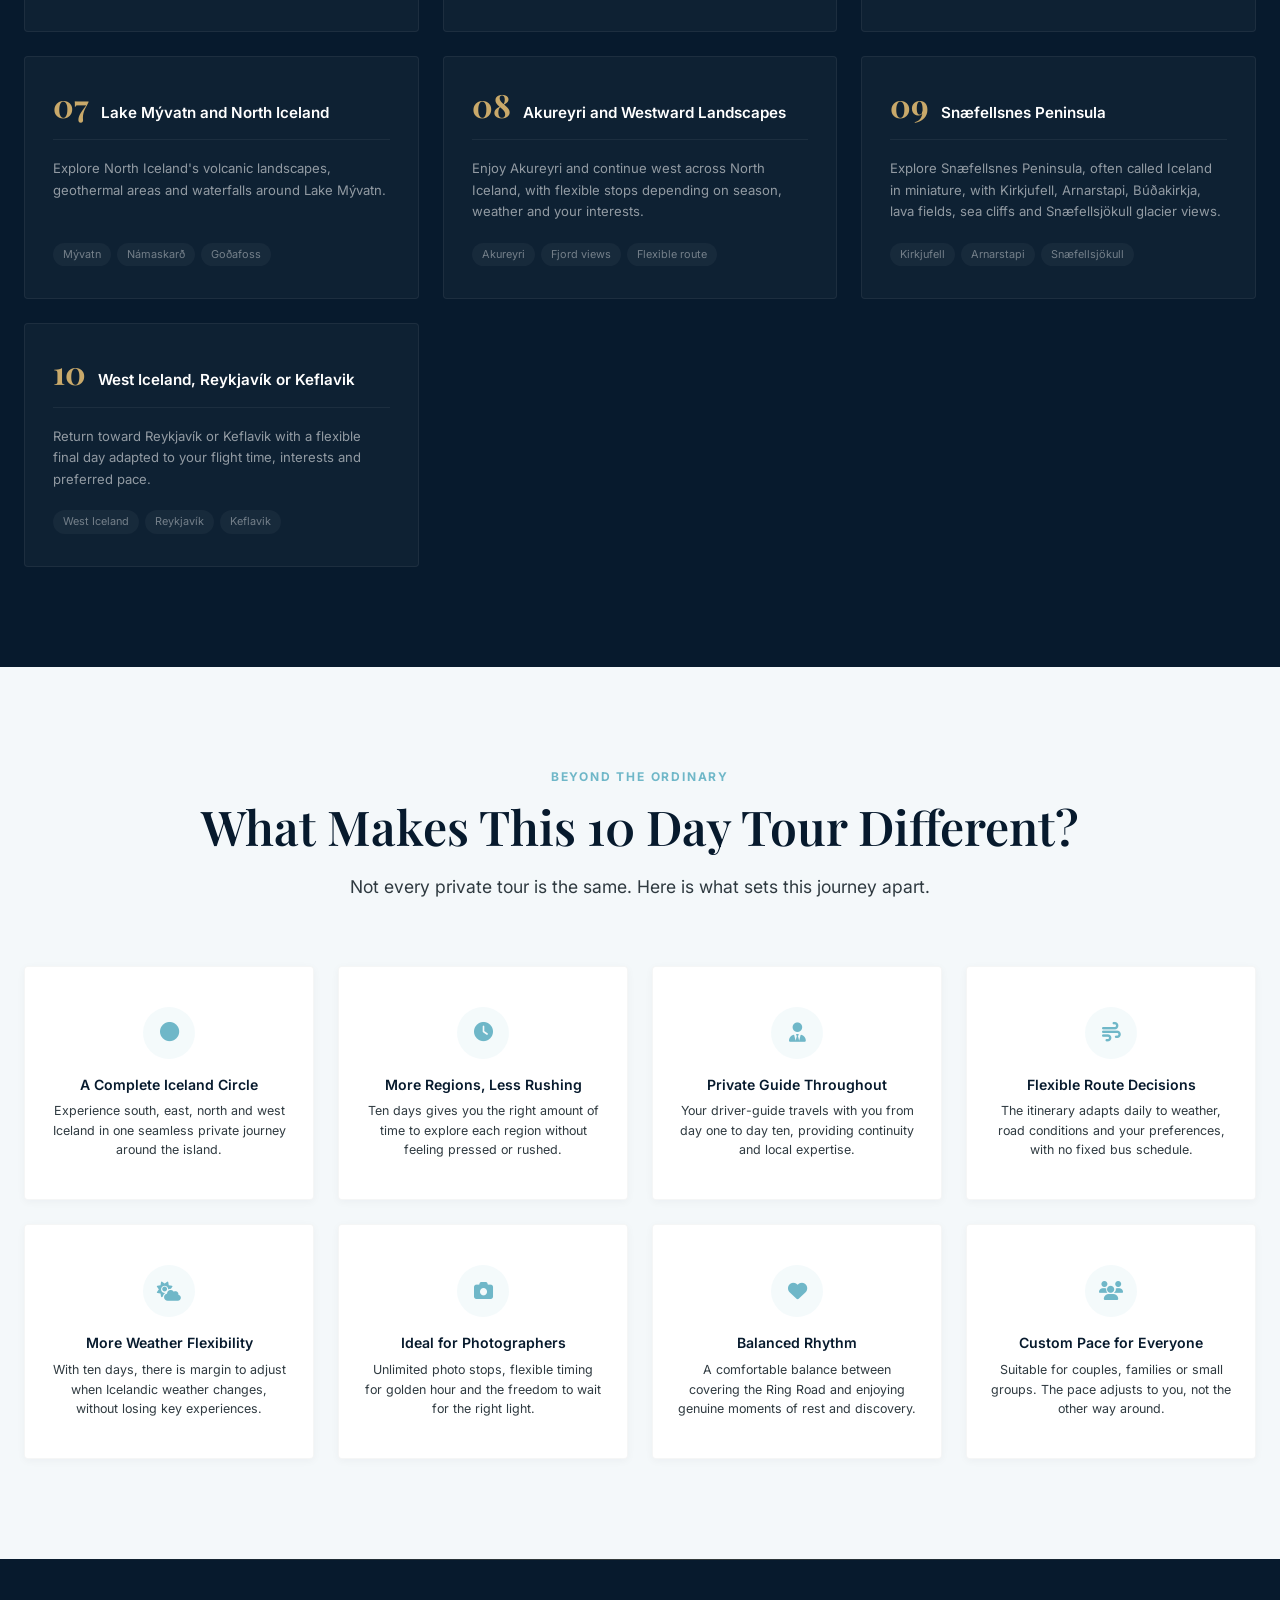
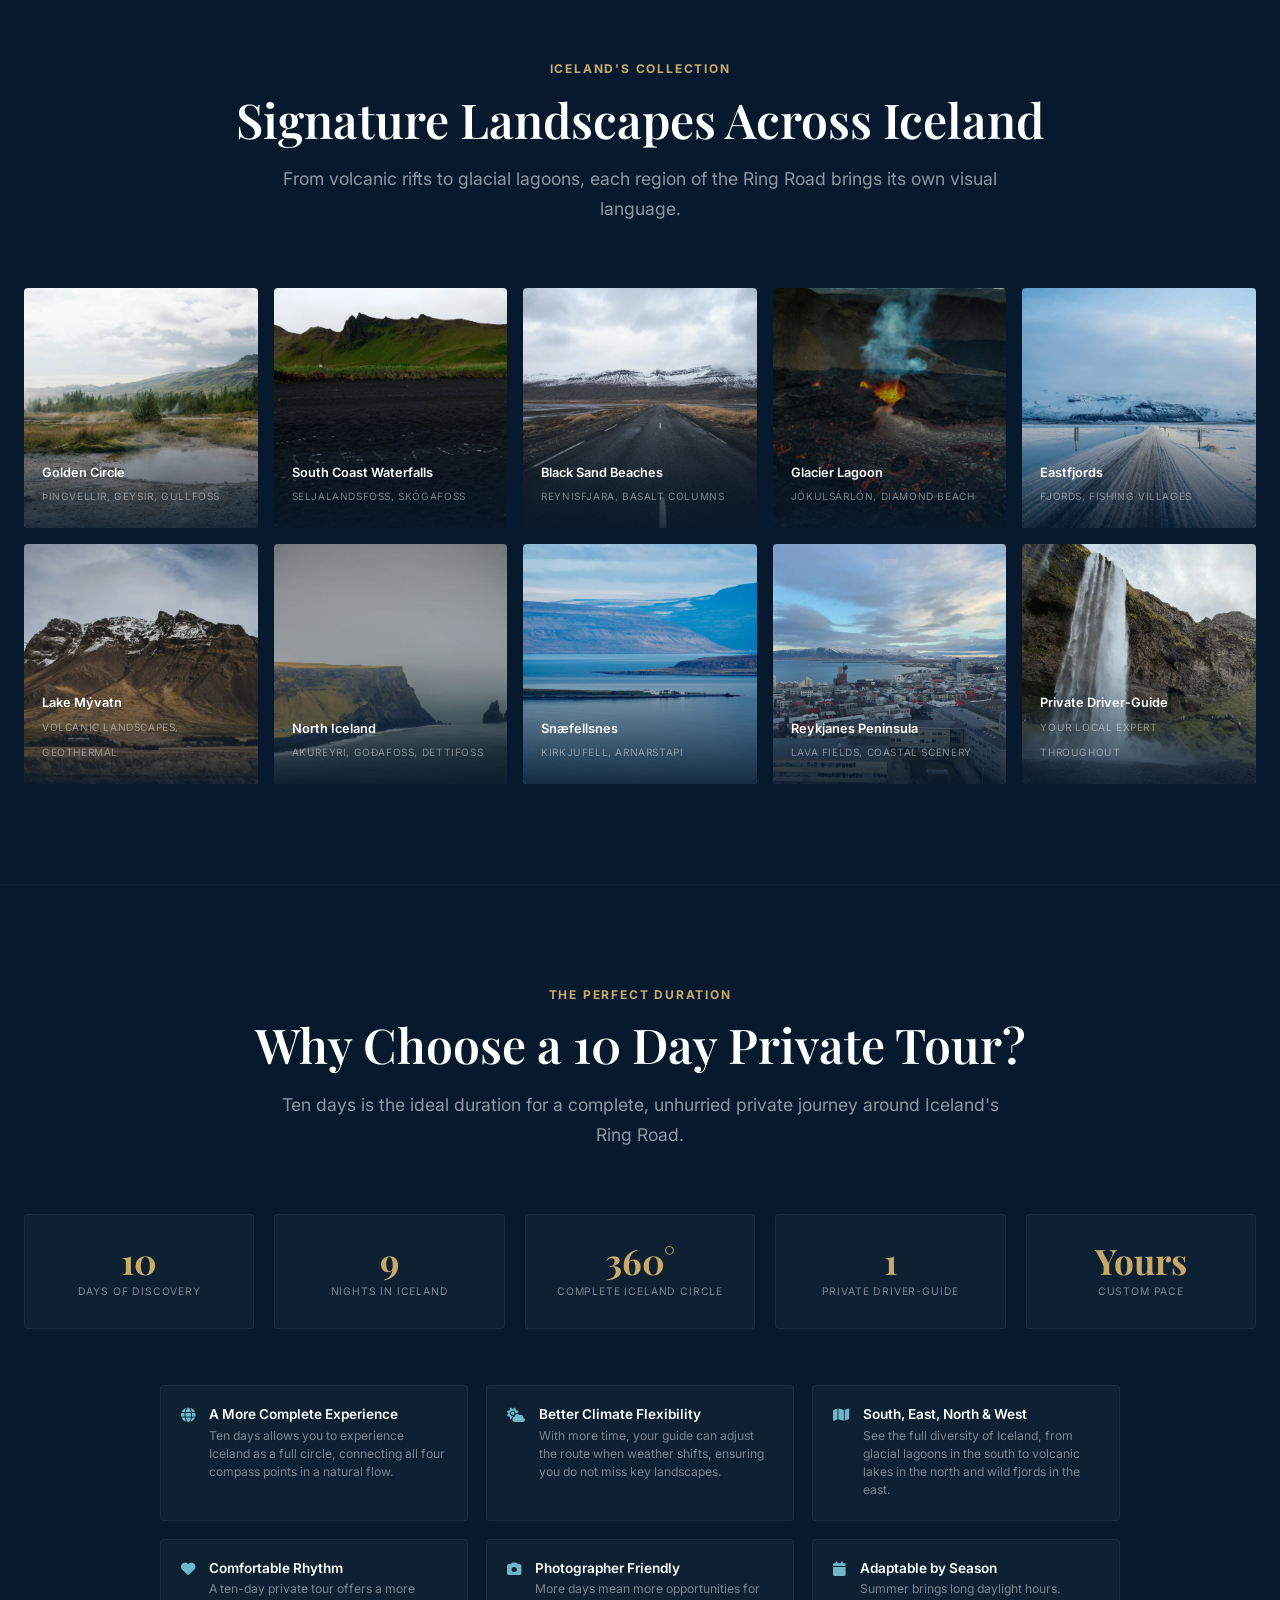
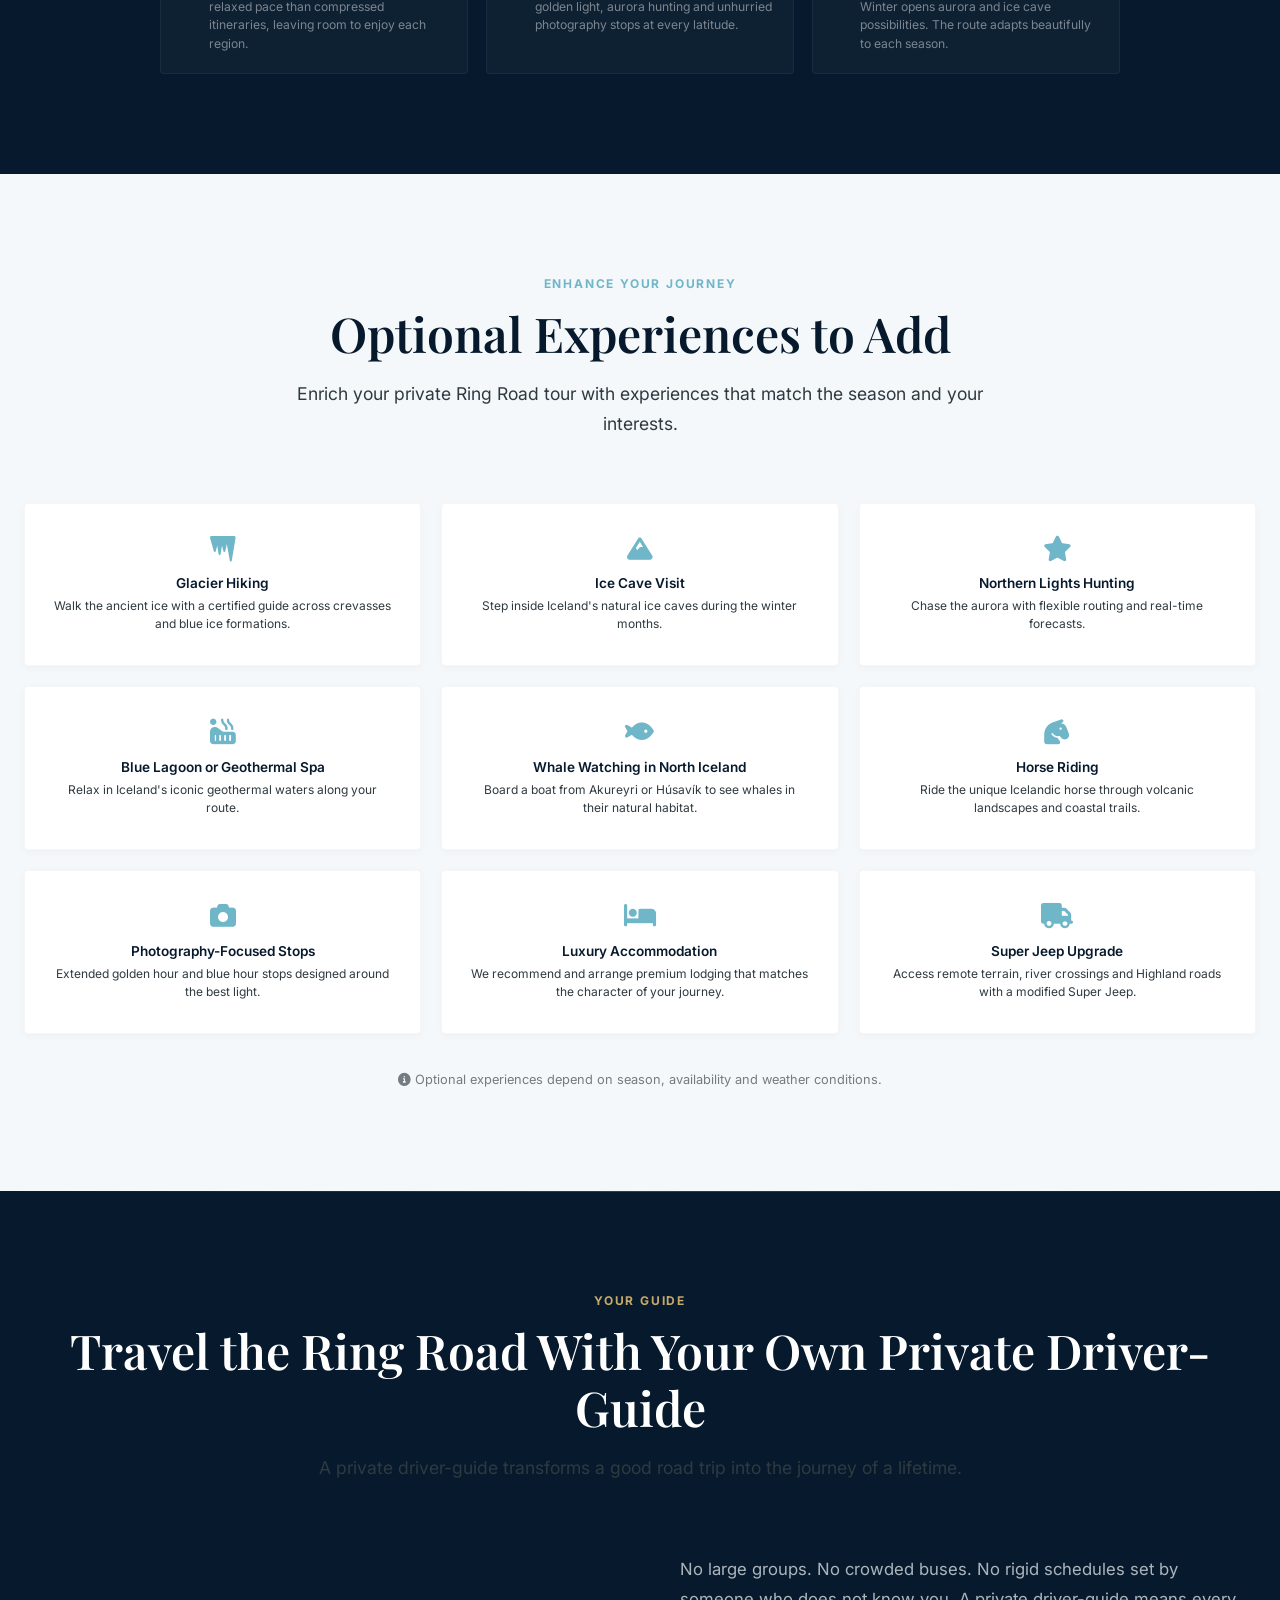
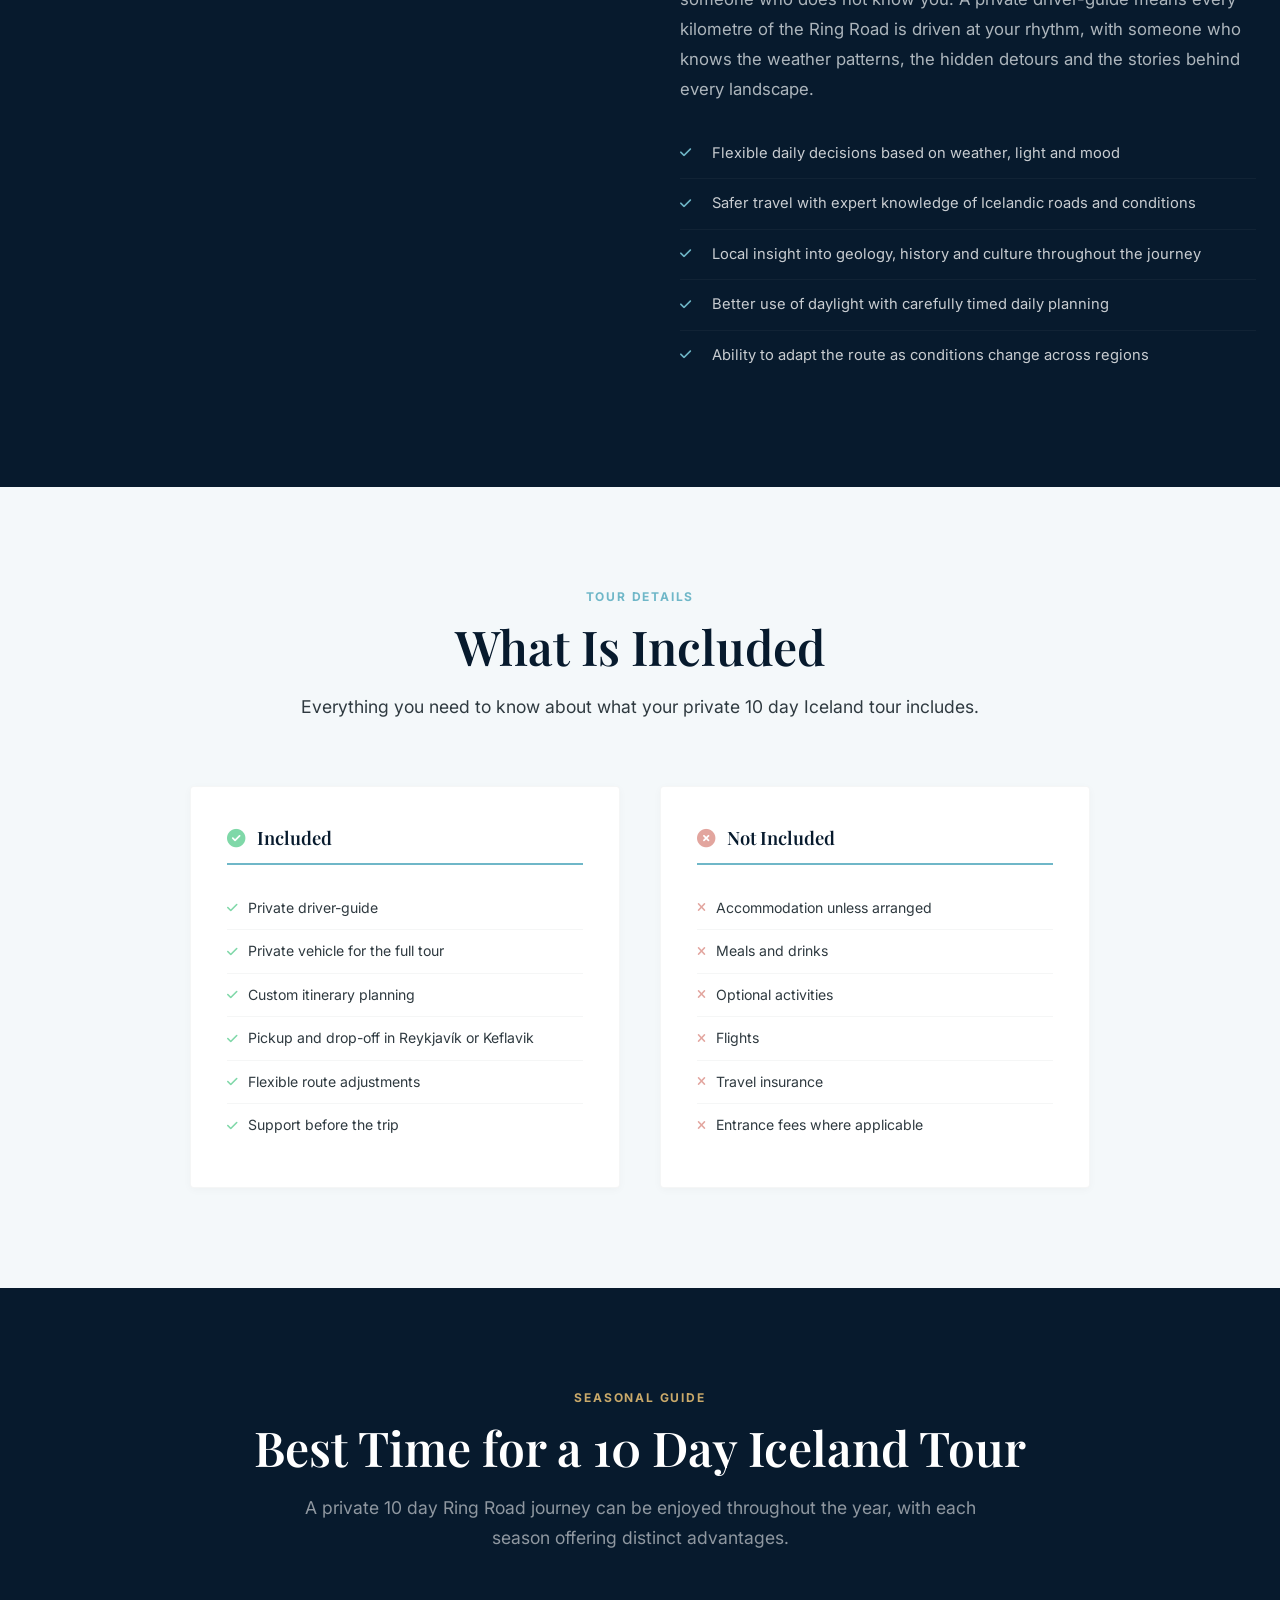
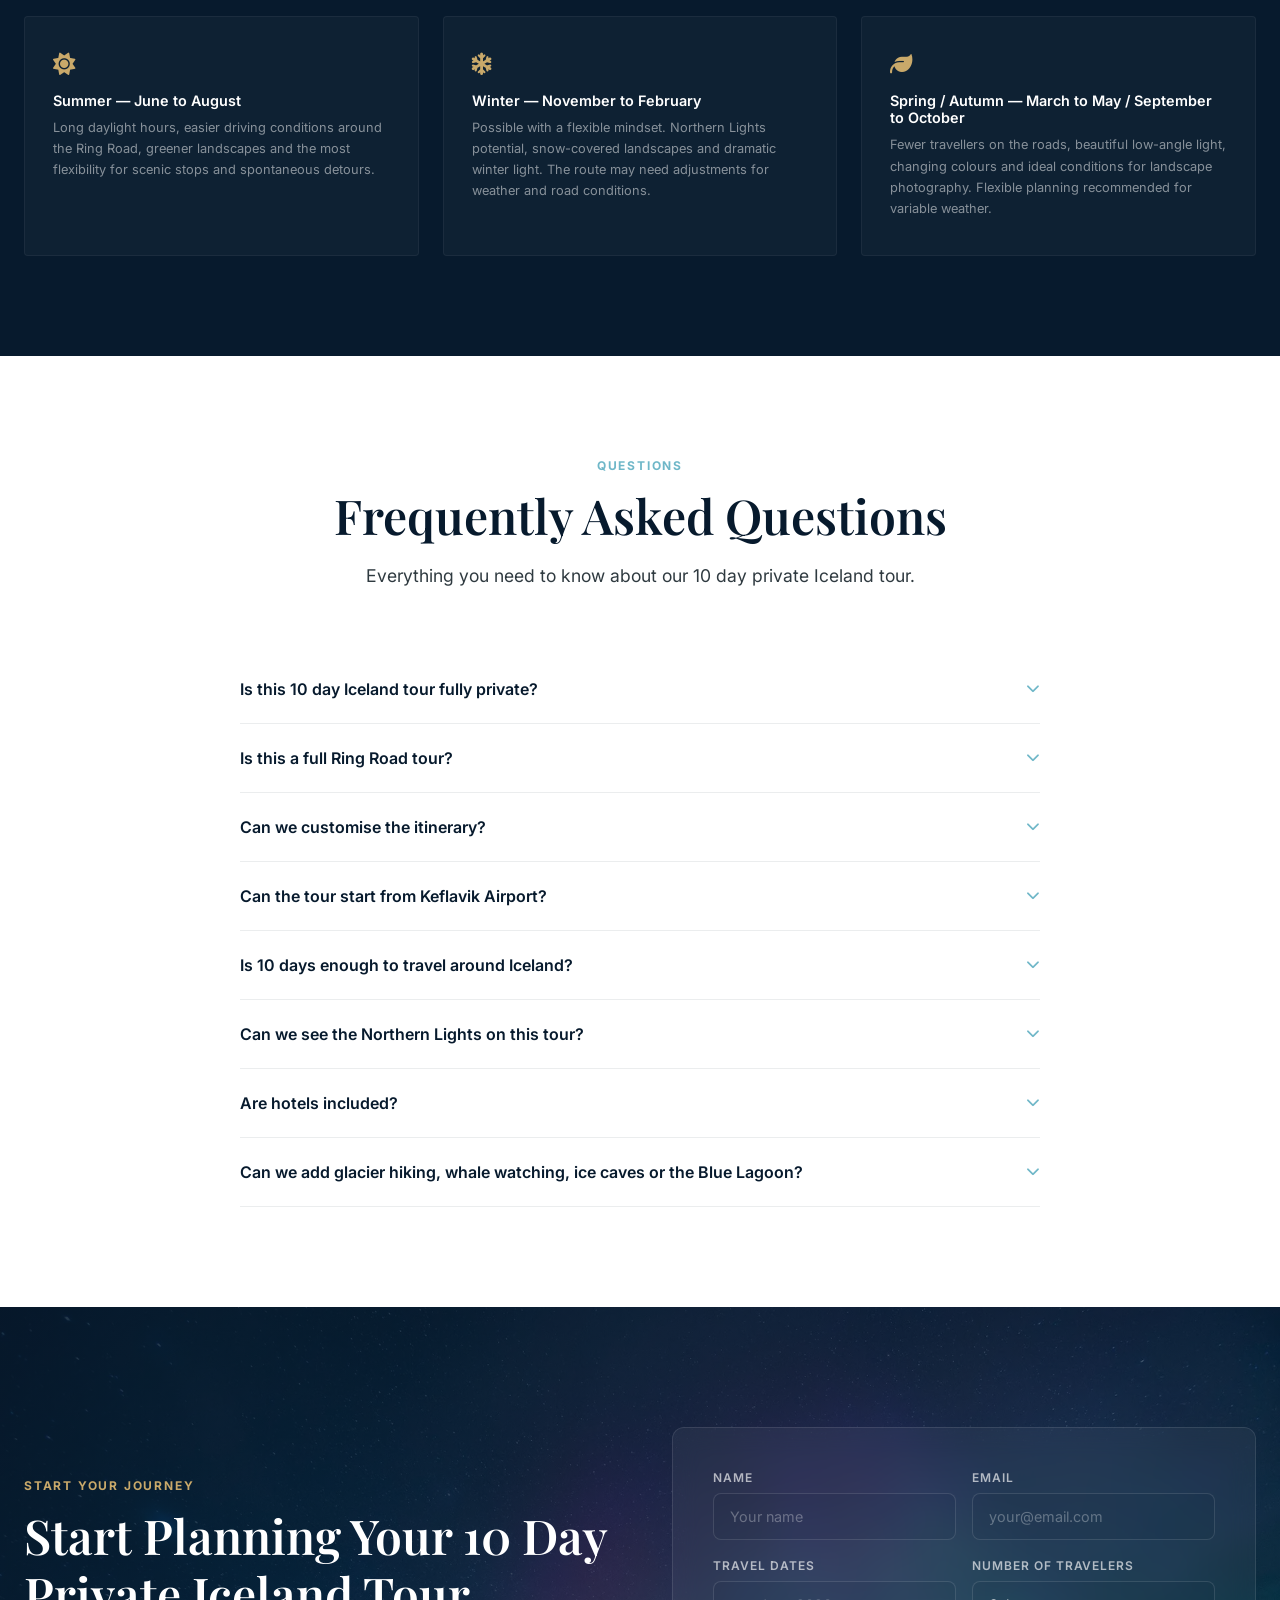
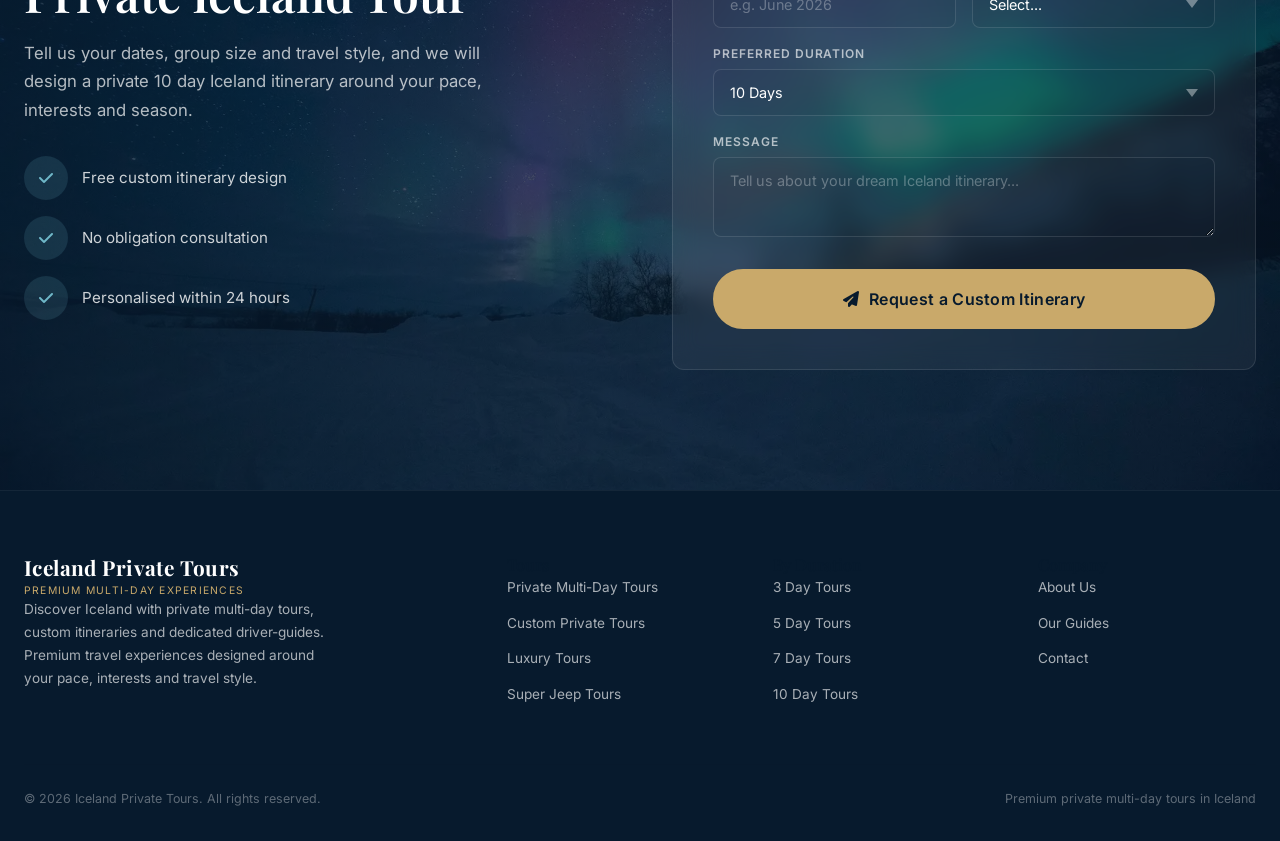
==== commit d9879a2c: "mejora semantica, separacion css   Changes to be committed: 	new file:   assets/css/style-day10.css " ====
--- a/pages/10-day-private-tour-iceland.html
+++ b/pages/10-day-private-tour-iceland.html
@@ -1,1896 +1,1040 @@
 <!DOCTYPE html>
 <html lang="en">
+
 <head>
-<meta charset="UTF-8">
-<meta name="viewport" content="width=device-width, initial-scale=1.0">
-<title>10 Day Private Tour Iceland | Private Ring Road Journey</title>
-<meta name="description" content="Experience Iceland on a 10 day private tour with your own driver-guide, exploring the Golden Circle, South Coast, Glacier Lagoon, Eastfjords, Lake Myvatn, North Iceland and Snæfellsnes Peninsula.">
-<link rel="preconnect" href="https://fonts.googleapis.com">
-<link rel="preconnect" href="https://fonts.gstatic.com" crossorigin>
-<link href="https://fonts.googleapis.com/css2?family=Playfair+Display:ital,wght@0,400;0,500;0,600;0,700;1,400&family=Inter:wght@300;400;500;600;700&display=swap" rel="stylesheet">
-<link rel="stylesheet" href="https://cdnjs.cloudflare.com/ajax/libs/font-awesome/6.5.1/css/all.min.css">
-<link rel="stylesheet" href="../assets/css/style.css">
-<style>
-/* ============================================================
-   10 DAY PRIVATE TOUR ICELAND — Page-Specific Styles
-   Premium, editorial, Ring Road complete journey feel
-   Distinct from the cinematic 9-day page
-   ============================================================ */
-
-/* ===== HERO ===== */
-.hero-10day {
-  min-height: 100vh;
-}
-
-.hero-10day .hero-bg {
-  background: url('../assets/images/10-day-ring-road-private-tour.webp') center center / cover no-repeat;
-}
-
-.hero-10day .hero-overlay {
-  background: linear-gradient(135deg, rgba(7,26,45,0.87) 0%, rgba(7,26,45,0.35) 50%, rgba(7,26,45,0.72) 100%);
-}
-
-.hero-stats-row {
-  display: flex;
-  flex-wrap: wrap;
-  gap: 0;
-  margin-top: 44px;
-  max-width: 820px;
-  border: 1px solid rgba(255,255,255,0.1);
-  border-radius: 6px;
-  overflow: hidden;
-  background: rgba(7,26,45,0.4);
-  backdrop-filter: blur(8px);
-}
-
-.hero-stat-block {
-  flex: 1;
-  min-width: 135px;
-  padding: 22px 18px;
-  text-align: center;
-  border-right: 1px solid rgba(255,255,255,0.06);
-}
-
-.hero-stat-block:last-child {
-  border-right: none;
-}
-
-.hero-stat-block .stat-value {
-  font-family: 'Playfair Display', Georgia, serif;
-  font-size: 1.5rem;
-  font-weight: 700;
-  color: var(--gold);
-  line-height: 1;
-  margin-bottom: 4px;
-}
-
-.hero-stat-block .stat-label {
-  font-size: 0.6rem;
-  font-weight: 600;
-  text-transform: uppercase;
-  letter-spacing: 0.12em;
-  color: rgba(255,255,255,0.45);
-}
-
-/* ===== OVERVIEW ===== */
-.overview-section {
-  background: var(--navy);
-  padding: 120px 0;
-  position: relative;
-}
-
-.overview-section::before {
-  content: '';
-  position: absolute;
-  top: 0;
-  left: 0;
-  right: 0;
-  height: 1px;
-  background: linear-gradient(90deg, transparent, rgba(201,169,106,0.35), transparent);
-}
-
-.overview-split {
-  display: grid;
-  grid-template-columns: 1fr 1fr;
-  gap: 80px;
-  align-items: center;
-}
-
-.overview-image-block {
-  position: relative;
-  border-radius: 4px;
-  overflow: hidden;
-  min-height: 520px;
-  background: url('../assets/images/ring-road-private-tour-iceland.webp') center center / cover no-repeat;
-}
-
-.overview-image-block::after {
-  content: '';
-  position: absolute;
-  inset: 0;
-  background: linear-gradient(to top, rgba(7,26,45,0.35), transparent 50%);
-}
-
-.overview-floating-card {
-  position: absolute;
-  bottom: 28px;
-  left: 28px;
-  right: 28px;
-  background: rgba(7,26,45,0.82);
-  backdrop-filter: blur(14px);
-  border: 1px solid rgba(201,169,106,0.15);
-  border-radius: 4px;
-  padding: 24px 28px;
-  z-index: 2;
-}
-
-.overview-floating-card .quote-icon {
-  color: var(--gold);
-  font-size: 1.1rem;
-  margin-bottom: 10px;
-}
-
-.overview-floating-card p {
-  color: rgba(255,255,255,0.9);
-  font-family: 'Playfair Display', Georgia, serif;
-  font-style: italic;
-  font-size: 1.05rem;
-  line-height: 1.7;
-}
-
-.overview-text .section-label {
-  color: var(--gold);
-}
-
-.overview-text .section-title {
-  color: var(--white);
-}
-
-.overview-text p {
-  color: rgba(244,248,250,0.7);
-  font-size: 1.05rem;
-  line-height: 1.8;
-  margin-bottom: 20px;
-}
-
-.overview-quick-stats {
-  display: grid;
-  grid-template-columns: repeat(2, 1fr);
-  gap: 18px;
-  margin-top: 32px;
-  padding-top: 28px;
-  border-top: 1px solid rgba(255,255,255,0.06);
-}
-
-.overview-quick-stat {
-  display: flex;
-  align-items: center;
-  gap: 12px;
-}
-
-.overview-quick-stat i {
-  width: 38px;
-  height: 38px;
-  border-radius: 50%;
-  background: rgba(111,183,200,0.08);
-  display: flex;
-  align-items: center;
-  justify-content: center;
-  color: var(--glacier);
-  font-size: 0.85rem;
-  flex-shrink: 0;
-  border: 1px solid rgba(111,183,200,0.12);
-}
-
-.overview-quick-stat strong {
-  display: block;
-  font-size: 0.85rem;
-  color: var(--white);
-  font-weight: 600;
-}
-
-.overview-quick-stat span {
-  font-size: 0.7rem;
-  color: rgba(255,255,255,0.4);
-}
-
-/* ===== RING ROAD ROUTE ===== */
-.route-section {
-  background: var(--ice);
-  padding: 100px 0;
-}
-
-.route-section .section-subtitle {
-  max-width: 680px;
-}
-
-.route-flow {
-  display: grid;
-  grid-template-columns: 1fr;
-  gap: 0;
-  max-width: 1000px;
-  margin: 0 auto;
-}
-
-.region-card {
-  display: grid;
-  grid-template-columns: 1fr 320px;
-  gap: 48px;
-  align-items: center;
-  padding: 56px 0;
-  border-bottom: 1px solid rgba(7,26,45,0.06);
-  position: relative;
-}
-
-.region-card:first-child {
-  padding-top: 0;
-}
-
-.region-card:last-child {
-  border-bottom: none;
-  padding-bottom: 0;
-}
-
-.region-card::before {
-  content: '';
-  position: absolute;
-  left: 15px;
-  top: 0;
-  bottom: 0;
-  width: 1px;
-  background: linear-gradient(to bottom, var(--glacier), rgba(111,183,200,0.1));
-  border-radius: 0;
-}
-
-.region-card:first-child::before {
-  top: 50%;
-}
-
-.region-card:last-child::before {
-  bottom: 50%;
-}
-
-.region-card-body {
-  padding-left: 48px;
-}
-
-.region-number {
-  display: inline-flex;
-  align-items: center;
-  justify-content: center;
-  width: 30px;
-  height: 30px;
-  border-radius: 50%;
-  border: 2px solid var(--glacier);
-  color: var(--glacier);
-  font-family: 'Inter', sans-serif;
-  font-size: 0.75rem;
-  font-weight: 700;
-  background: var(--white);
-  position: absolute;
-  left: 0;
-  top: 56px;
-  z-index: 1;
-}
-
-.region-card:first-child .region-number {
-  top: 0;
-}
-
-.region-card:last-child .region-number {
-  bottom: 0;
-  top: auto;
-}
-
-.region-name {
-  font-size: 0.65rem;
-  font-weight: 700;
-  text-transform: uppercase;
-  letter-spacing: 0.15em;
-  color: var(--glacier);
-  margin-bottom: 8px;
-}
-
-.region-card h3 {
-  font-size: 1.5rem;
-  color: var(--navy);
-  margin-bottom: 12px;
-  font-weight: 700;
-}
-
-.region-card p {
-  font-size: 0.92rem;
-  color: var(--stone);
-  line-height: 1.7;
-  margin-bottom: 14px;
-}
-
-.region-tags {
-  display: flex;
-  flex-wrap: wrap;
-  gap: 8px;
-}
-
-.region-tag {
-  font-size: 0.7rem;
-  color: var(--stone);
-  background: rgba(111,183,200,0.08);
-  padding: 4px 14px;
-  border-radius: 50px;
-  border: 1px solid rgba(111,183,200,0.12);
-}
-
-.region-image {
-  min-height: 260px;
-  background-size: cover;
-  background-position: center;
-  border-radius: 4px;
-  position: relative;
-  overflow: hidden;
-}
-
-/* ===== ITINERARY ===== */
-.itinerary-section {
-  background: var(--navy);
-  padding: 100px 0;
-  position: relative;
-}
-
-.itinerary-section::before {
-  content: '';
-  position: absolute;
-  top: 0;
-  left: 0;
-  right: 0;
-  height: 1px;
-  background: linear-gradient(90deg, transparent, rgba(201,169,106,0.3), transparent);
-}
-
-.itinerary-section .section-title,
-.itinerary-section .section-subtitle {
-  color: var(--white);
-}
-
-.itinerary-section .section-subtitle {
-  color: rgba(255,255,255,0.6);
-}
-
-.itinerary-grid {
-  display: grid;
-  grid-template-columns: repeat(3, 1fr);
-  gap: 24px;
-}
-
-.day-panel {
-  background: rgba(255,255,255,0.03);
-  border: 1px solid rgba(255,255,255,0.06);
-  border-radius: 4px;
-  padding: 32px 28px;
-  transition: all 0.3s ease;
-  display: flex;
-  flex-direction: column;
-}
-
-.day-panel:hover {
-  background: rgba(255,255,255,0.06);
-  border-color: rgba(201,169,106,0.15);
-  transform: translateY(-3px);
-}
-
-.day-panel-header {
-  display: flex;
-  align-items: baseline;
-  gap: 12px;
-  margin-bottom: 18px;
-  padding-bottom: 16px;
-  border-bottom: 1px solid rgba(255,255,255,0.06);
-}
-
-.day-number {
-  font-family: 'Playfair Display', Georgia, serif;
-  font-size: 2rem;
-  font-weight: 700;
-  color: var(--gold);
-  line-height: 1;
-}
-
-.day-panel h3 {
-  font-size: 0.95rem;
-  color: var(--white);
-  font-family: 'Inter', sans-serif;
-  font-weight: 600;
-  line-height: 1.4;
-}
-
-.day-panel > p {
-  font-size: 0.82rem;
-  color: rgba(255,255,255,0.55);
-  line-height: 1.65;
-  flex: 1;
-  margin-bottom: 20px;
-}
-
-.day-tags {
-  display: flex;
-  flex-wrap: wrap;
-  gap: 6px;
-}
-
-.day-tag {
-  font-size: 0.68rem;
-  color: rgba(255,255,255,0.4);
-  background: rgba(255,255,255,0.04);
-  padding: 3px 10px;
-  border-radius: 50px;
-}
-
-/* ===== WHAT MAKES THIS DIFFERENT ===== */
-.different-section {
-  background: var(--ice);
-  padding: 100px 0;
-}
-
-.different-grid {
-  display: grid;
-  grid-template-columns: repeat(4, 1fr);
-  gap: 24px;
-}
-
-.different-card {
-  text-align: center;
-  padding: 40px 24px;
-  background: var(--white);
-  border: 1px solid rgba(7,26,45,0.04);
-  border-radius: 4px;
-  transition: all 0.3s ease;
-  box-shadow: 0 2px 8px rgba(7,26,45,0.04);
-}
-
-.different-card:hover {
-  transform: translateY(-4px);
-  box-shadow: 0 12px 36px rgba(7,26,45,0.08);
-  border-color: rgba(111,183,200,0.12);
-}
-
-.different-card .diff-icon {
-  width: 52px;
-  height: 52px;
-  margin: 0 auto 18px;
-  border-radius: 50%;
-  background: rgba(111,183,200,0.08);
-  display: flex;
-  align-items: center;
-  justify-content: center;
-  color: var(--glacier);
-  font-size: 1.2rem;
-  transition: all 0.3s ease;
-}
-
-.different-card:hover .diff-icon {
-  background: rgba(201,169,106,0.12);
-  color: var(--gold);
-}
-
-.different-card h4 {
-  font-family: 'Inter', sans-serif;
-  font-size: 0.88rem;
-  font-weight: 600;
-  color: var(--navy);
-  margin-bottom: 8px;
-}
-
-.different-card p {
-  font-size: 0.78rem;
-  color: var(--stone);
-  line-height: 1.55;
-}
-
-/* ===== SIGNATURE LANDSCAPES ===== */
-.landscapes-section {
-  background: var(--navy);
-  padding: 100px 0;
-  position: relative;
-}
-
-.landscapes-section::before {
-  content: '';
-  position: absolute;
-  top: 0;
-  left: 0;
-  right: 0;
-  height: 1px;
-  background: linear-gradient(90deg, transparent, rgba(201,169,106,0.25), transparent);
-}
-
-.landscapes-section .section-title,
-.landscapes-section .section-subtitle {
-  color: var(--white);
-}
-
-.landscapes-section .section-subtitle {
-  color: rgba(255,255,255,0.55);
-}
-
-.landscapes-grid {
-  display: grid;
-  grid-template-columns: repeat(5, 1fr);
-  gap: 16px;
-}
-
-.landscape-card {
-  position: relative;
-  border-radius: 4px;
-  overflow: hidden;
-  min-height: 240px;
-  cursor: pointer;
-  transition: all 0.4s ease;
-}
-
-.landscape-bg {
-  position: absolute;
-  inset: 0;
-  background-size: cover;
-  background-position: center;
-  transition: transform 0.6s ease;
-}
-
-.landscape-card:hover .landscape-bg {
-  transform: scale(1.08);
-}
-
-.landscape-overlay {
-  position: absolute;
-  inset: 0;
-  background: linear-gradient(to top, rgba(7,26,45,0.85) 0%, rgba(7,26,45,0.1) 50%, transparent 100%);
-}
-
-.landscape-info {
-  position: absolute;
-  bottom: 0;
-  left: 0;
-  right: 0;
-  padding: 20px 18px;
-  z-index: 2;
-}
-
-.landscape-info h4 {
-  font-family: 'Inter', sans-serif;
-  font-size: 0.8rem;
-  font-weight: 600;
-  color: var(--white);
-  margin-bottom: 2px;
-}
-
-.landscape-info span {
-  font-size: 0.63rem;
-  color: rgba(255,255,255,0.45);
-  text-transform: uppercase;
-  letter-spacing: 0.06em;
-}
-
-/* ===== WHY CHOOSE ===== */
-.why-10day {
-  background: var(--navy);
-  padding: 100px 0;
-  border-top: 1px solid rgba(255,255,255,0.04);
-}
-
-.why-10day .section-title,
-.why-10day .section-subtitle {
-  color: var(--white);
-}
-
-.why-10day .section-subtitle {
-  color: rgba(255,255,255,0.55);
-}
-
-.why-stats-row {
-  display: grid;
-  grid-template-columns: repeat(5, 1fr);
-  gap: 20px;
-  margin-bottom: 56px;
-}
-
-.why-stat-item {
-  text-align: center;
-  padding: 28px 14px;
-  background: rgba(255,255,255,0.03);
-  border: 1px solid rgba(255,255,255,0.05);
-  border-radius: 4px;
-  transition: all 0.3s ease;
-}
-
-.why-stat-item:hover {
-  background: rgba(255,255,255,0.06);
-  border-color: rgba(201,169,106,0.15);
-  transform: translateY(-3px);
-}
-
-.why-stat-num {
-  font-family: 'Playfair Display', Georgia, serif;
-  font-size: 2.2rem;
-  font-weight: 700;
-  color: var(--gold);
-  line-height: 1;
-  margin-bottom: 6px;
-}
-
-.why-stat-desc {
-  font-size: 0.65rem;
-  color: rgba(255,255,255,0.45);
-  text-transform: uppercase;
-  letter-spacing: 0.08em;
-}
-
-.why-points-grid {
-  display: grid;
-  grid-template-columns: repeat(3, 1fr);
-  gap: 18px;
-  max-width: 960px;
-  margin: 0 auto;
-}
-
-.why-point {
-  display: flex;
-  align-items: flex-start;
-  gap: 14px;
-  padding: 20px;
-  background: rgba(255,255,255,0.03);
-  border: 1px solid rgba(255,255,255,0.05);
-  border-radius: 4px;
-  transition: all 0.3s ease;
-}
-
-.why-point:hover {
-  background: rgba(255,255,255,0.06);
-  border-color: rgba(111,183,200,0.1);
-}
-
-.why-point i {
-  color: var(--glacier);
-  font-size: 0.9rem;
-  margin-top: 2px;
-}
-
-.why-point h4 {
-  font-family: 'Inter', sans-serif;
-  font-size: 0.85rem;
-  font-weight: 600;
-  color: var(--white);
-  margin-bottom: 4px;
-}
-
-.why-point p {
-  font-size: 0.76rem;
-  color: rgba(255,255,255,0.45);
-  line-height: 1.5;
-}
-
-/* ===== OPTIONAL EXPERIENCES ===== */
-.experiences-section {
-  background: var(--ice);
-  padding: 100px 0;
-}
-
-.exp-grid {
-  display: grid;
-  grid-template-columns: repeat(3, 1fr);
-  gap: 20px;
-}
-
-.exp-card {
-  background: var(--white);
-  border: 1px solid rgba(7,26,45,0.04);
-  border-radius: 4px;
-  padding: 32px 28px;
-  text-align: center;
-  transition: all 0.3s ease;
-  box-shadow: 0 2px 8px rgba(7,26,45,0.03);
-}
-
-.exp-card:hover {
-  transform: translateY(-3px);
-  box-shadow: 0 10px 32px rgba(7,26,45,0.07);
-  border-color: rgba(111,183,200,0.12);
-}
-
-.exp-card i {
-  font-size: 1.6rem;
-  color: var(--glacier);
-  margin-bottom: 14px;
-}
-
-.exp-card h4 {
-  font-family: 'Inter', sans-serif;
-  font-size: 0.85rem;
-  font-weight: 600;
-  color: var(--navy);
-  margin-bottom: 6px;
-}
-
-.exp-card p {
-  font-size: 0.75rem;
-  color: var(--stone);
-  line-height: 1.5;
-}
-
-.exp-note {
-  text-align: center;
-  font-size: 0.8rem;
-  color: var(--stone);
-  margin-top: 36px;
-  opacity: 0.65;
-}
-
-/* ===== DRIVER GUIDE ===== */
-.driver-section-10 {
-  background: var(--navy);
-  padding: 100px 0;
-  position: relative;
-}
-
-.driver-section-10::before {
-  content: '';
-  position: absolute;
-  top: 0;
-  left: 0;
-  right: 0;
-  height: 1px;
-  background: linear-gradient(90deg, transparent, rgba(201,169,106,0.25), transparent);
-}
-
-.driver-section-10 .section-title {
-  color: var(--white);
-}
-
-.driver-10-grid {
-  display: grid;
-  grid-template-columns: 1fr 1fr;
-  gap: 80px;
-  align-items: center;
-}
-
-.driver-10-image {
-  min-height: 440px;
-  background: url('../assets/images/private-driver-guide-iceland.webp') center center / cover no-repeat;
-  border-radius: 4px;
-}
-
-.driver-10-text p {
-  color: rgba(244,248,250,0.7);
-  font-size: 1.05rem;
-  line-height: 1.8;
-  margin-bottom: 24px;
-}
-
-.driver-10-list {
-  list-style: none;
-  padding: 0;
-}
-
-.driver-10-list li {
-  display: flex;
-  align-items: center;
-  gap: 14px;
-  padding: 13px 0;
-  color: rgba(255,255,255,0.78);
-  font-size: 0.92rem;
-  border-bottom: 1px solid rgba(255,255,255,0.04);
-}
-
-.driver-10-list li:last-child {
-  border-bottom: none;
-}
-
-.driver-10-list li i {
-  color: var(--glacier);
-  font-size: 0.8rem;
-  width: 18px;
-  flex-shrink: 0;
-}
-
-/* ===== INCLUDED / NOT INCLUDED ===== */
-.incl-section {
-  background: var(--ice);
-  padding: 100px 0;
-}
-
-.incl-grid {
-  display: grid;
-  grid-template-columns: 1fr 1fr;
-  gap: 40px;
-  max-width: 900px;
-  margin: 0 auto;
-}
-
-.incl-col {
-  background: var(--white);
-  border: 1px solid rgba(7,26,45,0.04);
-  border-radius: 4px;
-  padding: 40px 36px;
-  box-shadow: 0 2px 8px rgba(7,26,45,0.03);
-}
-
-.incl-col h3 {
-  font-size: 1.15rem;
-  color: var(--navy);
-  margin-bottom: 22px;
-  padding-bottom: 14px;
-  border-bottom: 2px solid var(--glacier);
-}
-
-.incl-col ul {
-  list-style: none;
-  padding: 0;
-}
-
-.incl-col li {
-  display: flex;
-  align-items: center;
-  gap: 10px;
-  padding: 10px 0;
-  font-size: 0.88rem;
-  color: var(--stone);
-  border-bottom: 1px solid rgba(7,26,45,0.04);
-}
-
-.incl-col li:last-child {
-  border-bottom: none;
-}
-
-.incl-col .fa-check {
-  color: var(--aurora);
-  font-size: 0.75rem;
-}
-
-.incl-col .fa-times {
-  color: #c0392b;
-  opacity: 0.45;
-  font-size: 0.75rem;
-}
-
-/* ===== BEST TIME ===== */
-.best-time-section {
-  background: var(--navy);
-  padding: 100px 0;
-  position: relative;
-}
-
-.best-time-section .section-title,
-.best-time-section .section-subtitle {
-  color: var(--white);
-}
-
-.best-time-section .section-subtitle {
-  color: rgba(255,255,255,0.55);
-}
-
-.season-grid {
-  display: grid;
-  grid-template-columns: repeat(3, 1fr);
-  gap: 24px;
-}
-
-.season-card {
-  background: rgba(255,255,255,0.03);
-  border: 1px solid rgba(255,255,255,0.05);
-  border-radius: 4px;
-  padding: 36px 28px;
-  transition: all 0.3s ease;
-}
-
-.season-card:hover {
-  background: rgba(255,255,255,0.06);
-  border-color: rgba(201,169,106,0.12);
-  transform: translateY(-3px);
-}
-
-.season-card i {
-  font-size: 1.4rem;
-  color: var(--gold);
-  margin-bottom: 16px;
-}
-
-.season-card h4 {
-  font-family: 'Inter', sans-serif;
-  font-size: 0.9rem;
-  font-weight: 600;
-  color: var(--white);
-  margin-bottom: 8px;
-}
-
-.season-card p {
-  font-size: 0.8rem;
-  color: rgba(255,255,255,0.5);
-  line-height: 1.65;
-}
-
-/* ===== RESPONSIVE ===== */
-@media (max-width: 1200px) {
-  .landscapes-grid { grid-template-columns: repeat(3, 1fr); }
-  .why-points-grid { grid-template-columns: 1fr 1fr; }
-}
-
-@media (max-width: 1024px) {
-  .overview-split { grid-template-columns: 1fr; gap: 48px; }
-  .driver-10-grid { grid-template-columns: 1fr; gap: 48px; }
-  .region-card { grid-template-columns: 1fr; gap: 24px; }
-  .region-card::before { display: none; }
-  .region-card-body { padding-left: 0; }
-  .region-number { display: none; }
-  .region-image { min-height: 200px; order: -1; }
-  .why-stats-row { grid-template-columns: repeat(3, 1fr); }
-  .different-grid { grid-template-columns: repeat(2, 1fr); }
-}
-
-@media (max-width: 900px) {
-  .itinerary-grid { grid-template-columns: repeat(2, 1fr); }
-  .landscapes-grid { grid-template-columns: repeat(2, 1fr); }
-  .exp-grid { grid-template-columns: repeat(2, 1fr); }
-}
-
-@media (max-width: 768px) {
-  .itinerary-grid { grid-template-columns: 1fr; }
-  .landscapes-grid { grid-template-columns: 1fr; }
-  .exp-grid { grid-template-columns: 1fr; }
-  .different-grid { grid-template-columns: 1fr; }
-  .incl-grid { grid-template-columns: 1fr; }
-  .season-grid { grid-template-columns: 1fr; }
-  .why-stats-row { grid-template-columns: repeat(2, 1fr); gap: 12px; }
-  .why-points-grid { grid-template-columns: 1fr; }
-  .hero-stats-row { flex-direction: column; }
-  .hero-stat-block { border-right: none; border-bottom: 1px solid rgba(255,255,255,0.06); }
-  .hero-stat-block:last-child { border-bottom: none; }
-}
-</style>
+  <meta charset="UTF-8">
+  <meta name="viewport" content="width=device-width, initial-scale=1.0">
+  <title>10 Day Private Tour Iceland | Private Ring Road Journey</title>
+  <meta name="description" content="Experience Iceland on a 10 day private tour with your own driver-guide, exploring the Golden Circle, South Coast, Glacier Lagoon, Eastfjords, Lake Myvatn, North Iceland and Snæfellsnes Peninsula.">
+  <link rel="preconnect" href="https://fonts.googleapis.com">
+  <link rel="preconnect" href="https://fonts.gstatic.com" crossorigin>
+  <link href="https://fonts.googleapis.com/css2?family=Playfair+Display:ital,wght@0,400;0,500;0,600;0,700;1,400&family=Inter:wght@300;400;500;600;700&display=swap" rel="stylesheet">
+  <link rel="stylesheet" href="https://cdnjs.cloudflare.com/ajax/libs/font-awesome/6.5.1/css/all.min.css">
+  <link rel="stylesheet" href="../assets/css/style.css">
+  <link rel="stylesheet" href="../assets/css/style-day10.css">
 </head>
+
 <body>
 
-<!-- ==================== HEADER ==================== -->
-<header class="header" id="header">
-  <div class="container">
-    <a href="../index.html" class="logo">
-      Iceland Private Tours
-      <span>Premium Multi-Day Experiences</span>
-    </a>
-    <nav class="nav">
-      <ul class="nav-list" id="navList">
-        <li><a href="../index.html#private-tours" class="nav-link">Private Tours</a></li>
-        <li><a href="../index.html#duration" class="nav-link">By Duration</a></li>
-        <li><a href="../index.html#route" class="nav-link">By Route</a></li>
-        <li><a href="../index.html#seasonal" class="nav-link">Seasonal</a></li>
-        <li><a href="#" class="nav-link"><!-- TODO: Create about page -->About</a></li>
-        <li><a href="../index.html#contact" class="nav-link">Contact</a></li>
-        <li><a href="../index.html#contact" class="nav-cta">Request Custom Tour</a></li>
-      </ul>
-      <button class="menu-toggle" id="menuToggle" aria-label="Menu">
-        <i class="fas fa-bars"></i>
-      </button>
-    </nav>
-  </div>
-</header>
-
-<!-- ==================== HERO ==================== -->
-<section class="hero hero-10day">
-  <div class="hero-bg"></div>
-  <div class="hero-overlay"></div>
-  <div class="hero-pattern"></div>
-  <div class="container">
-    <div class="hero-content">
-      <span class="hero-tag"><i class="fas fa-globe"></i> Private Ring Road Journey</span>
-      <h1>10 Day Private Tour Iceland</h1>
-      <p>Travel around Iceland on a private 10 day journey designed around your pace, with time for the Golden Circle, South Coast, Glacier Lagoon, Eastfjords, Lake Mývatn, North Iceland and Snæfellsnes Peninsula.</p>
-      <div class="hero-actions">
-        <a href="#contact" class="btn btn-primary"><i class="fas fa-paper-plane"></i> Request a Custom Itinerary</a>
-        <a href="#route" class="btn btn-secondary">Explore the Ring Road Route</a>
-      </div>
-      <div class="hero-stats-row">
-        <div class="hero-stat-block">
-          <div class="stat-value">10</div>
-          <div class="stat-label">Days / 9 Nights</div>
-        </div>
-        <div class="hero-stat-block">
-          <div class="stat-value">RKV</div>
-          <div class="stat-label">Start: Reykjavík or Keflavik</div>
-        </div>
-        <div class="hero-stat-block">
-          <div class="stat-value">360°</div>
-          <div class="stat-label">Complete Iceland Circle</div>
-        </div>
-        <div class="hero-stat-block">
-          <div class="stat-value">1:1</div>
-          <div class="stat-label">Private Driver-Guide</div>
-        </div>
-        <div class="hero-stat-block">
-          <div class="stat-value">All</div>
-          <div class="stat-label">South, East, North & West</div>
-        </div>
-      </div>
-    </div>
-  </div>
-</section>
-
-<!-- ==================== OVERVIEW ==================== -->
-<section class="overview-section" id="overview">
-  <div class="container">
-    <div class="overview-split">
-      <div class="overview-image-block">
-        <div class="overview-floating-card">
-          <div class="quote-icon"><i class="fas fa-quote-left"></i></div>
-          <p>Ten days gives you the freedom to experience Iceland as a complete journey, not just a collection of stops.</p>
-        </div>
-      </div>
-      <div class="overview-text">
-        <span class="section-label">Complete Iceland Journey</span>
-        <h2 class="section-title">A Complete Private Journey Around Iceland</h2>
-        <p>Ten days opens the door to Iceland's full story. This private Ring Road journey connects the iconic landmarks of the south with the quiet fjords of the east, the volcanic drama of the north and the wild beauty of Snæfellsnes. More than a route, it is a private experience designed around how you want to travel.</p>
-        <p>With your own driver-guide and a fully custom itinerary, every day adapts to the weather, the light and your interests. Travel at your rhythm, stop where the landscape asks you to and let Iceland unfold around you on its most complete private route.</p>
-        <div class="overview-quick-stats">
-          <div class="overview-quick-stat">
-            <i class="fas fa-route"></i>
-            <div>
-              <strong>Complete Ring Road route</strong>
-              <span>South, East, North & West in one journey</span>
-            </div>
-          </div>
-          <div class="overview-quick-stat">
-            <i class="fas fa-user-tie"></i>
-            <div>
-              <strong>Private driver-guide</strong>
-              <span>Full-time guide throughout the tour</span>
-            </div>
-          </div>
-          <div class="overview-quick-stat">
-            <i class="fas fa-compass"></i>
-            <div>
-              <strong>Fully custom route</strong>
-              <span>Adapted to season, interests and pace</span>
-            </div>
-          </div>
-          <div class="overview-quick-stat">
-            <i class="fas fa-map"></i>
-            <div>
-              <strong>5 major regions</strong>
-              <span>South, East, North, West, Reykjanes</span>
-            </div>
-          </div>
-        </div>
-      </div>
-    </div>
-  </div>
-</section>
-
-<!-- ==================== RING ROAD ROUTE ==================== -->
-<section class="route-section" id="route">
-  <div class="container">
-    <div class="section-header">
-      <span class="section-label">The Ring Road</span>
-      <h2 class="section-title">The Private Ring Road Route</h2>
-      <p class="section-subtitle">A curated private journey through all four corners of Iceland, connecting the country's most spectacular regions in a single, seamless experience.</p>
-    </div>
-    <div class="route-flow">
-      <div class="region-card">
-        <span class="region-number">01</span>
-        <div class="region-card-body">
-          <div class="region-name">The Beginning</div>
-          <h3>Reykjavík, Reykjanes & Golden Circle</h3>
-          <p>Your Iceland journey begins with a private pickup and Iceland's most celebrated natural icons: the tectonic rift at Þingvellir, the erupting Geysir and the thundering Gullfoss waterfall.</p>
-          <div class="region-tags">
-            <span class="region-tag">Reykjavík</span>
-            <span class="region-tag">Keflavik</span>
-            <span class="region-tag">Reykjanes</span>
-            <span class="region-tag">Þingvellir</span>
-            <span class="region-tag">Geysir</span>
-            <span class="region-tag">Gullfoss</span>
-          </div>
-        </div>
-        <div class="region-image" style="background-image: url('../assets/images/golden-circle-south-coast-private-tour.webp');"></div>
-      </div>
-
-      <div class="region-card">
-        <span class="region-number">02</span>
-        <div class="region-card-body">
-          <div class="region-name">The South</div>
-          <h3>South Coast & Glacier Lagoon</h3>
-          <p>Follow the dramatic south shore where waterfalls plunge from sea cliffs, black sand beaches meet the Atlantic and icebergs drift across Jökulsárlón Glacier Lagoon against the frozen backdrop of Vatnajökull.</p>
-          <div class="region-tags">
-            <span class="region-tag">Seljalandsfoss</span>
-            <span class="region-tag">Skógafoss</span>
-            <span class="region-tag">Reynisfjara</span>
-            <span class="region-tag">Skaftafell</span>
-            <span class="region-tag">Jökulsárlón</span>
-            <span class="region-tag">Diamond Beach</span>
-          </div>
-        </div>
-        <div class="region-image" style="background-image: url('../assets/images/south-coast-private-tour-iceland.webp');"></div>
-      </div>
-
-      <div class="region-card">
-        <span class="region-number">03</span>
-        <div class="region-card-body">
-          <div class="region-name">The East</div>
-          <h3>Eastfjords</h3>
-          <p>A quieter, more remote chapter of the journey. Wind through coastal fjords, past fishing villages and beneath towering mountains where the pace softens and the landscape opens into some of Iceland's most intimate scenery.</p>
-          <div class="region-tags">
-            <span class="region-tag">Eastfjords</span>
-            <span class="region-tag">Coastal roads</span>
-            <span class="region-tag">Fishing villages</span>
-            <span class="region-tag">Mountain passes</span>
-            <span class="region-tag">Hidden viewpoints</span>
-          </div>
-        </div>
-        <div class="region-image" style="background-image: url('../assets/images/ring-road-private-tour-iceland.webp');"></div>
-      </div>
-
-      <div class="region-card">
-        <span class="region-number">04</span>
-        <div class="region-card-body">
-          <div class="region-name">The North</div>
-          <h3>Lake Mývatn & North Iceland</h3>
-          <p>Enter Iceland's volcanic heartland. Geothermal vents steam beside volcanic craters, powerful waterfalls cascade across ancient lava and the relaxed capital of the north, Akureyri, offers a warm welcome.</p>
-          <div class="region-tags">
-            <span class="region-tag">Lake Mývatn</span>
-            <span class="region-tag">Námaskarð</span>
-            <span class="region-tag">Dimmuborgir</span>
-            <span class="region-tag">Goðafoss</span>
-            <span class="region-tag">Dettifoss</span>
-            <span class="region-tag">Akureyri</span>
-          </div>
-        </div>
-        <div class="region-image" style="background-image: url('../assets/images/highlands-private-tour-iceland.webp');"></div>
-      </div>
-
-      <div class="region-card">
-        <span class="region-number">05</span>
-        <div class="region-card-body">
-          <div class="region-name">The West</div>
-          <h3>West Iceland & Snæfellsnes</h3>
-          <p>Close the circle on the Snæfellsnes Peninsula, where lava fields, glacier views and the iconic Kirkjufell mountain stand above black sand coastlines, sea cliffs and quiet fishing villages.</p>
-          <div class="region-tags">
-            <span class="region-tag">Kirkjufell</span>
-            <span class="region-tag">Arnarstapi</span>
-            <span class="region-tag">Búðakirkja</span>
-            <span class="region-tag">Snæfellsjökull</span>
-            <span class="region-tag">Lava fields</span>
-            <span class="region-tag">West Iceland</span>
-          </div>
-        </div>
-        <div class="region-image" style="background-image: url('../assets/images/west-south-private-tour-iceland.webp');"></div>
-      </div>
-    </div>
-  </div>
-</section>
-
-<!-- ==================== ITINERARY ==================== -->
-<section class="itinerary-section" id="itinerary">
-  <div class="container">
-    <div class="section-header">
-      <span class="section-label" style="color: var(--gold);">Day by Day</span>
-      <h2 class="section-title">Your 10 Day Private Iceland Itinerary</h2>
-      <p class="section-subtitle">A carefully balanced private journey that circles Iceland's most extraordinary landscapes with flexibility built into every day.</p>
-    </div>
-    <div class="itinerary-grid">
-
-      <div class="day-panel">
-        <div class="day-panel-header">
-          <span class="day-number">01</span>
-          <h3>Arrival, Reykjavík or Reykjanes</h3>
-        </div>
-        <p>Private pickup from Keflavik Airport or Reykjavík. Enjoy a relaxed introduction to Iceland with Reykjavík, Reykjanes Peninsula, coastal landscapes or a gentle first evening.</p>
-        <div class="day-tags">
-          <span class="day-tag">Private pickup</span>
-          <span class="day-tag">Reykjavík</span>
-          <span class="day-tag">Flexible start</span>
-        </div>
-      </div>
-
-      <div class="day-panel">
-        <div class="day-panel-header">
-          <span class="day-number">02</span>
-          <h3>Golden Circle</h3>
-        </div>
-        <p>Explore Þingvellir National Park, the Geysir geothermal area and Gullfoss waterfall with your private driver-guide.</p>
-        <div class="day-tags">
-          <span class="day-tag">Þingvellir</span>
-          <span class="day-tag">Geysir</span>
-          <span class="day-tag">Gullfoss</span>
-        </div>
-      </div>
-
-      <div class="day-panel">
-        <div class="day-panel-header">
-          <span class="day-number">03</span>
-          <h3>South Coast Waterfalls and Vík</h3>
-        </div>
-        <p>Travel along the South Coast with stops at Seljalandsfoss, Skógafoss, volcanic viewpoints and the Vík area.</p>
-        <div class="day-tags">
-          <span class="day-tag">Seljalandsfoss</span>
-          <span class="day-tag">Skógafoss</span>
-          <span class="day-tag">Vík</span>
-        </div>
-      </div>
-
-      <div class="day-panel">
-        <div class="day-panel-header">
-          <span class="day-number">04</span>
-          <h3>Black Sand Beach, Skaftafell and Glacier Region</h3>
-        </div>
-        <p>Explore Reynisfjara Black Sand Beach, basalt columns, lava fields and continue east toward Skaftafell and Vatnajökull glacier landscapes.</p>
-        <div class="day-tags">
-          <span class="day-tag">Reynisfjara</span>
-          <span class="day-tag">Skaftafell</span>
-          <span class="day-tag">Vatnajökull</span>
-        </div>
-      </div>
-
-      <div class="day-panel">
-        <div class="day-panel-header">
-          <span class="day-number">05</span>
-          <h3>Glacier Lagoon, Diamond Beach and Eastfjords</h3>
-        </div>
-        <p>Visit Jökulsárlón Glacier Lagoon and Diamond Beach before continuing into the Eastfjords, where the landscape becomes quieter and more remote.</p>
-        <div class="day-tags">
-          <span class="day-tag">Jökulsárlón</span>
-          <span class="day-tag">Diamond Beach</span>
-          <span class="day-tag">Eastfjords</span>
-        </div>
-      </div>
-
-      <div class="day-panel">
-        <div class="day-panel-header">
-          <span class="day-number">06</span>
-          <h3>Eastfjords Scenic Route</h3>
-        </div>
-        <p>Travel through the Eastfjords at a relaxed pace with scenic coastal roads, fishing villages, mountain passes and flexible hidden stops.</p>
-        <div class="day-tags">
-          <span class="day-tag">Fishing villages</span>
-          <span class="day-tag">Coastal roads</span>
-          <span class="day-tag">Mountain views</span>
-        </div>
-      </div>
-
-      <div class="day-panel">
-        <div class="day-panel-header">
-          <span class="day-number">07</span>
-          <h3>Lake Mývatn and North Iceland</h3>
-        </div>
-        <p>Explore North Iceland's volcanic landscapes, geothermal areas and waterfalls around Lake Mývatn.</p>
-        <div class="day-tags">
-          <span class="day-tag">Mývatn</span>
-          <span class="day-tag">Námaskarð</span>
-          <span class="day-tag">Goðafoss</span>
-        </div>
-      </div>
-
-      <div class="day-panel">
-        <div class="day-panel-header">
-          <span class="day-number">08</span>
-          <h3>Akureyri and Westward Landscapes</h3>
-        </div>
-        <p>Enjoy Akureyri and continue west across North Iceland, with flexible stops depending on season, weather and your interests.</p>
-        <div class="day-tags">
-          <span class="day-tag">Akureyri</span>
-          <span class="day-tag">Fjord views</span>
-          <span class="day-tag">Flexible route</span>
-        </div>
-      </div>
-
-      <div class="day-panel">
-        <div class="day-panel-header">
-          <span class="day-number">09</span>
-          <h3>Snæfellsnes Peninsula</h3>
-        </div>
-        <p>Explore Snæfellsnes Peninsula, often called Iceland in miniature, with Kirkjufell, Arnarstapi, Búðakirkja, lava fields, sea cliffs and Snæfellsjökull glacier views.</p>
-        <div class="day-tags">
-          <span class="day-tag">Kirkjufell</span>
-          <span class="day-tag">Arnarstapi</span>
-          <span class="day-tag">Snæfellsjökull</span>
-        </div>
-      </div>
-
-      <div class="day-panel">
-        <div class="day-panel-header">
-          <span class="day-number">10</span>
-          <h3>West Iceland, Reykjavík or Keflavik</h3>
-        </div>
-        <p>Return toward Reykjavík or Keflavik with a flexible final day adapted to your flight time, interests and preferred pace.</p>
-        <div class="day-tags">
-          <span class="day-tag">West Iceland</span>
-          <span class="day-tag">Reykjavík</span>
-          <span class="day-tag">Keflavik</span>
-        </div>
-      </div>
-
-    </div>
-  </div>
-</section>
-
-<!-- ==================== WHAT MAKES THIS DIFFERENT ==================== -->
-<section class="different-section">
-  <div class="container">
-    <div class="section-header">
-      <span class="section-label">Beyond the Ordinary</span>
-      <h2 class="section-title">What Makes This 10 Day Tour Different?</h2>
-      <p class="section-subtitle">Not every private tour is the same. Here is what sets this journey apart.</p>
-    </div>
-    <div class="different-grid">
-      <div class="different-card">
-        <div class="diff-icon"><i class="fas fa-circle"></i></div>
-        <h4>A Complete Iceland Circle</h4>
-        <p>Experience south, east, north and west Iceland in one seamless private journey around the island.</p>
-      </div>
-      <div class="different-card">
-        <div class="diff-icon"><i class="fas fa-clock"></i></div>
-        <h4>More Regions, Less Rushing</h4>
-        <p>Ten days gives you the right amount of time to explore each region without feeling pressed or rushed.</p>
-      </div>
-      <div class="different-card">
-        <div class="diff-icon"><i class="fas fa-user-tie"></i></div>
-        <h4>Private Guide Throughout</h4>
-        <p>Your driver-guide travels with you from day one to day ten, providing continuity and local expertise.</p>
-      </div>
-      <div class="different-card">
-        <div class="diff-icon"><i class="fas fa-wind"></i></div>
-        <h4>Flexible Route Decisions</h4>
-        <p>The itinerary adapts daily to weather, road conditions and your preferences, with no fixed bus schedule.</p>
-      </div>
-      <div class="different-card">
-        <div class="diff-icon"><i class="fas fa-cloud-sun"></i></div>
-        <h4>More Weather Flexibility</h4>
-        <p>With ten days, there is margin to adjust when Icelandic weather changes, without losing key experiences.</p>
-      </div>
-      <div class="different-card">
-        <div class="diff-icon"><i class="fas fa-camera"></i></div>
-        <h4>Ideal for Photographers</h4>
-        <p>Unlimited photo stops, flexible timing for golden hour and the freedom to wait for the right light.</p>
-      </div>
-      <div class="different-card">
-        <div class="diff-icon"><i class="fas fa-heart"></i></div>
-        <h4>Balanced Rhythm</h4>
-        <p>A comfortable balance between covering the Ring Road and enjoying genuine moments of rest and discovery.</p>
-      </div>
-      <div class="different-card">
-        <div class="diff-icon"><i class="fas fa-users"></i></div>
-        <h4>Custom Pace for Everyone</h4>
-        <p>Suitable for couples, families or small groups. The pace adjusts to you, not the other way around.</p>
-      </div>
-    </div>
-  </div>
-</section>
-
-<!-- ==================== SIGNATURE LANDSCAPES ==================== -->
-<section class="landscapes-section" id="landscapes">
-  <div class="container">
-    <div class="section-header">
-      <span class="section-label" style="color: var(--gold);">Iceland's Collection</span>
-      <h2 class="section-title">Signature Landscapes Across Iceland</h2>
-      <p class="section-subtitle">From volcanic rifts to glacial lagoons, each region of the Ring Road brings its own visual language.</p>
-    </div>
-    <div class="landscapes-grid">
-      <div class="landscape-card">
-        <div class="landscape-bg" style="background-image: url('../assets/images/golden-circle-south-coast-private-tour.webp');"></div>
-        <div class="landscape-overlay"></div>
-        <div class="landscape-info">
-          <h4>Golden Circle</h4>
-          <span>Þingvellir, Geysir, Gullfoss</span>
-        </div>
-      </div>
-      <div class="landscape-card">
-        <div class="landscape-bg" style="background-image: url('../assets/images/south-coast-private-tour-iceland.webp');"></div>
-        <div class="landscape-overlay"></div>
-        <div class="landscape-info">
-          <h4>South Coast Waterfalls</h4>
-          <span>Seljalandsfoss, Skógafoss</span>
-        </div>
-      </div>
-      <div class="landscape-card">
-        <div class="landscape-bg" style="background-image: url('../assets/images/ring-road-private-tour-iceland.webp');"></div>
-        <div class="landscape-overlay"></div>
-        <div class="landscape-info">
-          <h4>Black Sand Beaches</h4>
-          <span>Reynisfjara, basalt columns</span>
-        </div>
-      </div>
-      <div class="landscape-card">
-        <div class="landscape-bg" style="background-image: url('../assets/images/8-day-private-tour-iceland.webp');"></div>
-        <div class="landscape-overlay"></div>
-        <div class="landscape-info">
-          <h4>Glacier Lagoon</h4>
-          <span>Jökulsárlón, Diamond Beach</span>
-        </div>
-      </div>
-      <div class="landscape-card">
-        <div class="landscape-bg" style="background-image: url('../assets/images/ring-road-12-days-iceland.webp');"></div>
-        <div class="landscape-overlay"></div>
-        <div class="landscape-info">
-          <h4>Eastfjords</h4>
-          <span>Fjords, fishing villages</span>
-        </div>
-      </div>
-      <div class="landscape-card">
-        <div class="landscape-bg" style="background-image: url('../assets/images/highlands-private-tour-iceland.webp');"></div>
-        <div class="landscape-overlay"></div>
-        <div class="landscape-info">
-          <h4>Lake Mývatn</h4>
-          <span>Volcanic landscapes, geothermal</span>
-        </div>
-      </div>
-      <div class="landscape-card">
-        <div class="landscape-bg" style="background-image: url('../assets/images/summer-private-tour-iceland.webp');"></div>
-        <div class="landscape-overlay"></div>
-        <div class="landscape-info">
-          <h4>North Iceland</h4>
-          <span>Akureyri, Goðafoss, Dettifoss</span>
-        </div>
-      </div>
-      <div class="landscape-card">
-        <div class="landscape-bg" style="background-image: url('../assets/images/west-south-private-tour-iceland.webp');"></div>
-        <div class="landscape-overlay"></div>
-        <div class="landscape-info">
-          <h4>Snæfellsnes</h4>
-          <span>Kirkjufell, Arnarstapi</span>
-        </div>
-      </div>
-      <div class="landscape-card">
-        <div class="landscape-bg" style="background-image: url('../assets/images/private-tours-from-keflavik-airport.webp');"></div>
-        <div class="landscape-overlay"></div>
-        <div class="landscape-info">
-          <h4>Reykjanes Peninsula</h4>
-          <span>Lava fields, coastal scenery</span>
-        </div>
-      </div>
-      <div class="landscape-card">
-        <div class="landscape-bg" style="background-image: url('../assets/images/luxury-private-tour-iceland.webp');"></div>
-        <div class="landscape-overlay"></div>
-        <div class="landscape-info">
-          <h4>Private Driver-Guide</h4>
-          <span>Your local expert throughout</span>
-        </div>
-      </div>
-    </div>
-  </div>
-</section>
-
-<!-- ==================== WHY CHOOSE 10 DAYS ==================== -->
-<section class="why-10day" id="custom">
-  <div class="container">
-    <div class="section-header">
-      <span class="section-label" style="color: var(--gold);">The Perfect Duration</span>
-      <h2 class="section-title">Why Choose a 10 Day Private Tour?</h2>
-      <p class="section-subtitle">Ten days is the ideal duration for a complete, unhurried private journey around Iceland's Ring Road.</p>
-    </div>
-    <div class="why-stats-row">
-      <div class="why-stat-item">
-        <div class="why-stat-num">10</div>
-        <div class="why-stat-desc">Days of discovery</div>
-      </div>
-      <div class="why-stat-item">
-        <div class="why-stat-num">9</div>
-        <div class="why-stat-desc">Nights in Iceland</div>
-      </div>
-      <div class="why-stat-item">
-        <div class="why-stat-num">360°</div>
-        <div class="why-stat-desc">Complete Iceland Circle</div>
-      </div>
-      <div class="why-stat-item">
-        <div class="why-stat-num">1</div>
-        <div class="why-stat-desc">Private Driver-Guide</div>
-      </div>
-      <div class="why-stat-item">
-        <div class="why-stat-num">Yours</div>
-        <div class="why-stat-desc">Custom Pace</div>
-      </div>
-    </div>
-    <div class="why-points-grid">
-      <div class="why-point">
-        <i class="fas fa-globe"></i>
+  <!-- ==================== HEADER ==================== -->
+  <header class="header" id="header">
+    <div class="container">
+      <a href="../index.html" class="logo"> Iceland Private Tours <span>Premium Multi-Day Experiences</span> </a>
+      <nav class="nav">
+        <ul class="nav-list" id="navList">
+          <li><a href="../index.html#private-tours" class="nav-link">Private Tours</a></li>
+          <li><a href="../index.html#duration" class="nav-link">By Duration</a></li>
+          <li><a href="../index.html#route" class="nav-link">By Route</a></li>
+          <li><a href="../index.html#seasonal" class="nav-link">Seasonal</a></li>
+          <li><a href="#" class="nav-link"><!-- TODO: Create about page -->About</a></li>
+          <li><a href="../index.html#contact" class="nav-link">Contact</a></li>
+          <li><a href="../index.html#contact" class="nav-cta">Request Custom Tour</a></li>
+        </ul>
+        <button class="menu-toggle" id="menuToggle" aria-label="Menu">
+          <i class="fas fa-bars"></i>
+        </button>
+      </nav>
+    </div>
+  </header>
+
+  <!-- ==================== HERO ==================== -->
+  <section class="hero hero-10day">
+    <div class="hero-bg"></div>
+    <div class="hero-overlay"></div>
+    <div class="hero-pattern"></div>
+    <div class="container">
+      <div class="hero-content">
+        <span class="hero-tag"><i class="fas fa-globe"></i> Private Ring Road Journey</span>
+        <h1>10 Day Private Tour Iceland</h1>
+        <p>Travel around Iceland on a private 10 day journey designed around your pace, with time for the Golden Circle,
+          South Coast, Glacier Lagoon, Eastfjords, Lake Mývatn, North Iceland and Snæfellsnes Peninsula.</p>
+        <div class="hero-actions">
+          <a href="#contact" class="btn btn-primary"><i class="fas fa-paper-plane"></i> Request a Custom Itinerary</a>
+          <a href="#route" class="btn btn-secondary">Explore the Ring Road Route</a>
+        </div>
+        <div class="hero-stats-row">
+          <div class="hero-stat-block">
+            <div class="stat-value">10</div>
+            <div class="stat-label">Days / 9 Nights</div>
+          </div>
+          <div class="hero-stat-block">
+            <div class="stat-value">RKV</div>
+            <div class="stat-label">Start: Reykjavík or Keflavik</div>
+          </div>
+          <div class="hero-stat-block">
+            <div class="stat-value">360°</div>
+            <div class="stat-label">Complete Iceland Circle</div>
+          </div>
+          <div class="hero-stat-block">
+            <div class="stat-value">1:1</div>
+            <div class="stat-label">Private Driver-Guide</div>
+          </div>
+          <div class="hero-stat-block">
+            <div class="stat-value">All</div>
+            <div class="stat-label">South, East, North & West</div>
+          </div>
+        </div>
+      </div>
+    </div>
+  </section>
+
+  <!-- ==================== OVERVIEW ==================== -->
+  <section class="overview-section" id="overview">
+    <div class="container">
+      <div class="overview-split">
+        <div class="overview-image-block">
+          <div class="overview-floating-card">
+            <div class="quote-icon"><i class="fas fa-quote-left"></i></div>
+            <p>Ten days gives you the freedom to experience Iceland as a complete journey, not just a collection of
+              stops.</p>
+          </div>
+        </div>
+        <div class="overview-text">
+          <span class="section-label">Complete Iceland Journey</span>
+          <h2 class="section-title">A Complete Private Journey Around Iceland</h2>
+          <p>Ten days opens the door to Iceland's full story. This private Ring Road journey connects the iconic
+            landmarks of the south with the quiet fjords of the east, the volcanic drama of the north and the wild
+            beauty of Snæfellsnes. More than a route, it is a private experience designed around how you want to travel.
+          </p>
+          <p>With your own driver-guide and a fully custom itinerary, every day adapts to the weather, the light and
+            your interests. Travel at your rhythm, stop where the landscape asks you to and let Iceland unfold around
+            you on its most complete private route.</p>
+          <div class="overview-quick-stats">
+            <div class="overview-quick-stat">
+              <i class="fas fa-route"></i>
+              <div>
+                <strong>Complete Ring Road route</strong>
+                <span>South, East, North & West in one journey</span>
+              </div>
+            </div>
+            <div class="overview-quick-stat">
+              <i class="fas fa-user-tie"></i>
+              <div>
+                <strong>Private driver-guide</strong>
+                <span>Full-time guide throughout the tour</span>
+              </div>
+            </div>
+            <div class="overview-quick-stat">
+              <i class="fas fa-compass"></i>
+              <div>
+                <strong>Fully custom route</strong>
+                <span>Adapted to season, interests and pace</span>
+              </div>
+            </div>
+            <div class="overview-quick-stat">
+              <i class="fas fa-map"></i>
+              <div>
+                <strong>5 major regions</strong>
+                <span>South, East, North, West, Reykjanes</span>
+              </div>
+            </div>
+          </div>
+        </div>
+      </div>
+    </div>
+  </section>
+
+  <!-- ==================== RING ROAD ROUTE ==================== -->
+  <section class="route-section" id="route">
+    <div class="container">
+      <div class="section-header">
+        <span class="section-label">The Ring Road</span>
+        <h2 class="section-title">The Private Ring Road Route</h2>
+        <p class="section-subtitle">A curated private journey through all four corners of Iceland, connecting the
+          country's most spectacular regions in a single, seamless experience.</p>
+      </div>
+      <div class="route-flow">
+        <div class="region-card">
+          <span class="region-number">01</span>
+          <div class="region-card-body">
+            <div class="region-name">The Beginning</div>
+            <h3>Reykjavík, Reykjanes & Golden Circle</h3>
+            <p>Your Iceland journey begins with a private pickup and Iceland's most celebrated natural icons: the
+              tectonic rift at Þingvellir, the erupting Geysir and the thundering Gullfoss waterfall.</p>
+            <div class="region-tags">
+              <span class="region-tag">Reykjavík</span>
+              <span class="region-tag">Keflavik</span>
+              <span class="region-tag">Reykjanes</span>
+              <span class="region-tag">Þingvellir</span>
+              <span class="region-tag">Geysir</span>
+              <span class="region-tag">Gullfoss</span>
+            </div>
+          </div>
+          <div class="region-image"
+            style="background-image: url('../assets/images/golden-circle-south-coast-private-tour.webp');"></div>
+        </div>
+
+        <div class="region-card">
+          <span class="region-number">02</span>
+          <div class="region-card-body">
+            <div class="region-name">The South</div>
+            <h3>South Coast & Glacier Lagoon</h3>
+            <p>Follow the dramatic south shore where waterfalls plunge from sea cliffs, black sand beaches meet the
+              Atlantic and icebergs drift across Jökulsárlón Glacier Lagoon against the frozen backdrop of Vatnajökull.
+            </p>
+            <div class="region-tags">
+              <span class="region-tag">Seljalandsfoss</span>
+              <span class="region-tag">Skógafoss</span>
+              <span class="region-tag">Reynisfjara</span>
+              <span class="region-tag">Skaftafell</span>
+              <span class="region-tag">Jökulsárlón</span>
+              <span class="region-tag">Diamond Beach</span>
+            </div>
+          </div>
+          <div class="region-image"
+            style="background-image: url('../assets/images/south-coast-private-tour-iceland.webp');"></div>
+        </div>
+
+        <div class="region-card">
+          <span class="region-number">03</span>
+          <div class="region-card-body">
+            <div class="region-name">The East</div>
+            <h3>Eastfjords</h3>
+            <p>A quieter, more remote chapter of the journey. Wind through coastal fjords, past fishing villages and
+              beneath towering mountains where the pace softens and the landscape opens into some of Iceland's most
+              intimate scenery.</p>
+            <div class="region-tags">
+              <span class="region-tag">Eastfjords</span>
+              <span class="region-tag">Coastal roads</span>
+              <span class="region-tag">Fishing villages</span>
+              <span class="region-tag">Mountain passes</span>
+              <span class="region-tag">Hidden viewpoints</span>
+            </div>
+          </div>
+          <div class="region-image"
+            style="background-image: url('../assets/images/ring-road-private-tour-iceland.webp');"></div>
+        </div>
+
+        <div class="region-card">
+          <span class="region-number">04</span>
+          <div class="region-card-body">
+            <div class="region-name">The North</div>
+            <h3>Lake Mývatn & North Iceland</h3>
+            <p>Enter Iceland's volcanic heartland. Geothermal vents steam beside volcanic craters, powerful waterfalls
+              cascade across ancient lava and the relaxed capital of the north, Akureyri, offers a warm welcome.</p>
+            <div class="region-tags">
+              <span class="region-tag">Lake Mývatn</span>
+              <span class="region-tag">Námaskarð</span>
+              <span class="region-tag">Dimmuborgir</span>
+              <span class="region-tag">Goðafoss</span>
+              <span class="region-tag">Dettifoss</span>
+              <span class="region-tag">Akureyri</span>
+            </div>
+          </div>
+          <div class="region-image"
+            style="background-image: url('../assets/images/highlands-private-tour-iceland.webp');"></div>
+        </div>
+
+        <div class="region-card">
+          <span class="region-number">05</span>
+          <div class="region-card-body">
+            <div class="region-name">The West</div>
+            <h3>West Iceland & Snæfellsnes</h3>
+            <p>Close the circle on the Snæfellsnes Peninsula, where lava fields, glacier views and the iconic Kirkjufell
+              mountain stand above black sand coastlines, sea cliffs and quiet fishing villages.</p>
+            <div class="region-tags">
+              <span class="region-tag">Kirkjufell</span>
+              <span class="region-tag">Arnarstapi</span>
+              <span class="region-tag">Búðakirkja</span>
+              <span class="region-tag">Snæfellsjökull</span>
+              <span class="region-tag">Lava fields</span>
+              <span class="region-tag">West Iceland</span>
+            </div>
+          </div>
+          <div class="region-image"
+            style="background-image: url('../assets/images/west-south-private-tour-iceland.webp');"></div>
+        </div>
+      </div>
+    </div>
+  </section>
+
+  <!-- ==================== ITINERARY ==================== -->
+  <section class="itinerary-section" id="itinerary">
+    <div class="container">
+      <div class="section-header">
+        <span class="section-label" style="color: var(--gold);">Day by Day</span>
+        <h2 class="section-title">Your 10 Day Private Iceland Itinerary</h2>
+        <p class="section-subtitle">A carefully balanced private journey that circles Iceland's most extraordinary
+          landscapes with flexibility built into every day.</p>
+      </div>
+      <div class="itinerary-grid">
+
+        <div class="day-panel">
+          <div class="day-panel-header">
+            <span class="day-number">01</span>
+            <h3>Arrival, Reykjavík or Reykjanes</h3>
+          </div>
+          <p>Private pickup from Keflavik Airport or Reykjavík. Enjoy a relaxed introduction to Iceland with Reykjavík,
+            Reykjanes Peninsula, coastal landscapes or a gentle first evening.</p>
+          <div class="day-tags">
+            <span class="day-tag">Private pickup</span>
+            <span class="day-tag">Reykjavík</span>
+            <span class="day-tag">Flexible start</span>
+          </div>
+        </div>
+
+        <div class="day-panel">
+          <div class="day-panel-header">
+            <span class="day-number">02</span>
+            <h3>Golden Circle</h3>
+          </div>
+          <p>Explore Þingvellir National Park, the Geysir geothermal area and Gullfoss waterfall with your private
+            driver-guide.</p>
+          <div class="day-tags">
+            <span class="day-tag">Þingvellir</span>
+            <span class="day-tag">Geysir</span>
+            <span class="day-tag">Gullfoss</span>
+          </div>
+        </div>
+
+        <div class="day-panel">
+          <div class="day-panel-header">
+            <span class="day-number">03</span>
+            <h3>South Coast Waterfalls and Vík</h3>
+          </div>
+          <p>Travel along the South Coast with stops at Seljalandsfoss, Skógafoss, volcanic viewpoints and the Vík area.
+          </p>
+          <div class="day-tags">
+            <span class="day-tag">Seljalandsfoss</span>
+            <span class="day-tag">Skógafoss</span>
+            <span class="day-tag">Vík</span>
+          </div>
+        </div>
+
+        <div class="day-panel">
+          <div class="day-panel-header">
+            <span class="day-number">04</span>
+            <h3>Black Sand Beach, Skaftafell and Glacier Region</h3>
+          </div>
+          <p>Explore Reynisfjara Black Sand Beach, basalt columns, lava fields and continue east toward Skaftafell and
+            Vatnajökull glacier landscapes.</p>
+          <div class="day-tags">
+            <span class="day-tag">Reynisfjara</span>
+            <span class="day-tag">Skaftafell</span>
+            <span class="day-tag">Vatnajökull</span>
+          </div>
+        </div>
+
+        <div class="day-panel">
+          <div class="day-panel-header">
+            <span class="day-number">05</span>
+            <h3>Glacier Lagoon, Diamond Beach and Eastfjords</h3>
+          </div>
+          <p>Visit Jökulsárlón Glacier Lagoon and Diamond Beach before continuing into the Eastfjords, where the
+            landscape becomes quieter and more remote.</p>
+          <div class="day-tags">
+            <span class="day-tag">Jökulsárlón</span>
+            <span class="day-tag">Diamond Beach</span>
+            <span class="day-tag">Eastfjords</span>
+          </div>
+        </div>
+
+        <div class="day-panel">
+          <div class="day-panel-header">
+            <span class="day-number">06</span>
+            <h3>Eastfjords Scenic Route</h3>
+          </div>
+          <p>Travel through the Eastfjords at a relaxed pace with scenic coastal roads, fishing villages, mountain
+            passes and flexible hidden stops.</p>
+          <div class="day-tags">
+            <span class="day-tag">Fishing villages</span>
+            <span class="day-tag">Coastal roads</span>
+            <span class="day-tag">Mountain views</span>
+          </div>
+        </div>
+
+        <div class="day-panel">
+          <div class="day-panel-header">
+            <span class="day-number">07</span>
+            <h3>Lake Mývatn and North Iceland</h3>
+          </div>
+          <p>Explore North Iceland's volcanic landscapes, geothermal areas and waterfalls around Lake Mývatn.</p>
+          <div class="day-tags">
+            <span class="day-tag">Mývatn</span>
+            <span class="day-tag">Námaskarð</span>
+            <span class="day-tag">Goðafoss</span>
+          </div>
+        </div>
+
+        <div class="day-panel">
+          <div class="day-panel-header">
+            <span class="day-number">08</span>
+            <h3>Akureyri and Westward Landscapes</h3>
+          </div>
+          <p>Enjoy Akureyri and continue west across North Iceland, with flexible stops depending on season, weather and
+            your interests.</p>
+          <div class="day-tags">
+            <span class="day-tag">Akureyri</span>
+            <span class="day-tag">Fjord views</span>
+            <span class="day-tag">Flexible route</span>
+          </div>
+        </div>
+
+        <div class="day-panel">
+          <div class="day-panel-header">
+            <span class="day-number">09</span>
+            <h3>Snæfellsnes Peninsula</h3>
+          </div>
+          <p>Explore Snæfellsnes Peninsula, often called Iceland in miniature, with Kirkjufell, Arnarstapi, Búðakirkja,
+            lava fields, sea cliffs and Snæfellsjökull glacier views.</p>
+          <div class="day-tags">
+            <span class="day-tag">Kirkjufell</span>
+            <span class="day-tag">Arnarstapi</span>
+            <span class="day-tag">Snæfellsjökull</span>
+          </div>
+        </div>
+
+        <div class="day-panel">
+          <div class="day-panel-header">
+            <span class="day-number">10</span>
+            <h3>West Iceland, Reykjavík or Keflavik</h3>
+          </div>
+          <p>Return toward Reykjavík or Keflavik with a flexible final day adapted to your flight time, interests and
+            preferred pace.</p>
+          <div class="day-tags">
+            <span class="day-tag">West Iceland</span>
+            <span class="day-tag">Reykjavík</span>
+            <span class="day-tag">Keflavik</span>
+          </div>
+        </div>
+
+      </div>
+    </div>
+  </section>
+
+  <!-- ==================== WHAT MAKES THIS DIFFERENT ==================== -->
+  <section class="different-section">
+    <div class="container">
+      <div class="section-header">
+        <span class="section-label">Beyond the Ordinary</span>
+        <h2 class="section-title">What Makes This 10 Day Tour Different?</h2>
+        <p class="section-subtitle">Not every private tour is the same. Here is what sets this journey apart.</p>
+      </div>
+      <div class="different-grid">
+        <div class="different-card">
+          <div class="diff-icon"><i class="fas fa-circle"></i></div>
+          <h4>A Complete Iceland Circle</h4>
+          <p>Experience south, east, north and west Iceland in one seamless private journey around the island.</p>
+        </div>
+        <div class="different-card">
+          <div class="diff-icon"><i class="fas fa-clock"></i></div>
+          <h4>More Regions, Less Rushing</h4>
+          <p>Ten days gives you the right amount of time to explore each region without feeling pressed or rushed.</p>
+        </div>
+        <div class="different-card">
+          <div class="diff-icon"><i class="fas fa-user-tie"></i></div>
+          <h4>Private Guide Throughout</h4>
+          <p>Your driver-guide travels with you from day one to day ten, providing continuity and local expertise.</p>
+        </div>
+        <div class="different-card">
+          <div class="diff-icon"><i class="fas fa-wind"></i></div>
+          <h4>Flexible Route Decisions</h4>
+          <p>The itinerary adapts daily to weather, road conditions and your preferences, with no fixed bus schedule.
+          </p>
+        </div>
+        <div class="different-card">
+          <div class="diff-icon"><i class="fas fa-cloud-sun"></i></div>
+          <h4>More Weather Flexibility</h4>
+          <p>With ten days, there is margin to adjust when Icelandic weather changes, without losing key experiences.
+          </p>
+        </div>
+        <div class="different-card">
+          <div class="diff-icon"><i class="fas fa-camera"></i></div>
+          <h4>Ideal for Photographers</h4>
+          <p>Unlimited photo stops, flexible timing for golden hour and the freedom to wait for the right light.</p>
+        </div>
+        <div class="different-card">
+          <div class="diff-icon"><i class="fas fa-heart"></i></div>
+          <h4>Balanced Rhythm</h4>
+          <p>A comfortable balance between covering the Ring Road and enjoying genuine moments of rest and discovery.
+          </p>
+        </div>
+        <div class="different-card">
+          <div class="diff-icon"><i class="fas fa-users"></i></div>
+          <h4>Custom Pace for Everyone</h4>
+          <p>Suitable for couples, families or small groups. The pace adjusts to you, not the other way around.</p>
+        </div>
+      </div>
+    </div>
+  </section>
+
+  <!-- ==================== SIGNATURE LANDSCAPES ==================== -->
+  <section class="landscapes-section" id="landscapes">
+    <div class="container">
+      <div class="section-header">
+        <span class="section-label" style="color: var(--gold);">Iceland's Collection</span>
+        <h2 class="section-title">Signature Landscapes Across Iceland</h2>
+        <p class="section-subtitle">From volcanic rifts to glacial lagoons, each region of the Ring Road brings its own
+          visual language.</p>
+      </div>
+      <div class="landscapes-grid">
+        <div class="landscape-card">
+          <div class="landscape-bg"
+            style="background-image: url('../assets/images/golden-circle-south-coast-private-tour.webp');"></div>
+          <div class="landscape-overlay"></div>
+          <div class="landscape-info">
+            <h4>Golden Circle</h4>
+            <span>Þingvellir, Geysir, Gullfoss</span>
+          </div>
+        </div>
+        <div class="landscape-card">
+          <div class="landscape-bg"
+            style="background-image: url('../assets/images/south-coast-private-tour-iceland.webp');"></div>
+          <div class="landscape-overlay"></div>
+          <div class="landscape-info">
+            <h4>South Coast Waterfalls</h4>
+            <span>Seljalandsfoss, Skógafoss</span>
+          </div>
+        </div>
+        <div class="landscape-card">
+          <div class="landscape-bg"
+            style="background-image: url('../assets/images/ring-road-private-tour-iceland.webp');"></div>
+          <div class="landscape-overlay"></div>
+          <div class="landscape-info">
+            <h4>Black Sand Beaches</h4>
+            <span>Reynisfjara, basalt columns</span>
+          </div>
+        </div>
+        <div class="landscape-card">
+          <div class="landscape-bg" style="background-image: url('../assets/images/8-day-private-tour-iceland.webp');">
+          </div>
+          <div class="landscape-overlay"></div>
+          <div class="landscape-info">
+            <h4>Glacier Lagoon</h4>
+            <span>Jökulsárlón, Diamond Beach</span>
+          </div>
+        </div>
+        <div class="landscape-card">
+          <div class="landscape-bg" style="background-image: url('../assets/images/ring-road-12-days-iceland.webp');">
+          </div>
+          <div class="landscape-overlay"></div>
+          <div class="landscape-info">
+            <h4>Eastfjords</h4>
+            <span>Fjords, fishing villages</span>
+          </div>
+        </div>
+        <div class="landscape-card">
+          <div class="landscape-bg"
+            style="background-image: url('../assets/images/highlands-private-tour-iceland.webp');"></div>
+          <div class="landscape-overlay"></div>
+          <div class="landscape-info">
+            <h4>Lake Mývatn</h4>
+            <span>Volcanic landscapes, geothermal</span>
+          </div>
+        </div>
+        <div class="landscape-card">
+          <div class="landscape-bg" style="background-image: url('../assets/images/summer-private-tour-iceland.webp');">
+          </div>
+          <div class="landscape-overlay"></div>
+          <div class="landscape-info">
+            <h4>North Iceland</h4>
+            <span>Akureyri, Goðafoss, Dettifoss</span>
+          </div>
+        </div>
+        <div class="landscape-card">
+          <div class="landscape-bg"
+            style="background-image: url('../assets/images/west-south-private-tour-iceland.webp');"></div>
+          <div class="landscape-overlay"></div>
+          <div class="landscape-info">
+            <h4>Snæfellsnes</h4>
+            <span>Kirkjufell, Arnarstapi</span>
+          </div>
+        </div>
+        <div class="landscape-card">
+          <div class="landscape-bg"
+            style="background-image: url('../assets/images/private-tours-from-keflavik-airport.webp');"></div>
+          <div class="landscape-overlay"></div>
+          <div class="landscape-info">
+            <h4>Reykjanes Peninsula</h4>
+            <span>Lava fields, coastal scenery</span>
+          </div>
+        </div>
+        <div class="landscape-card">
+          <div class="landscape-bg" style="background-image: url('../assets/images/luxury-private-tour-iceland.webp');">
+          </div>
+          <div class="landscape-overlay"></div>
+          <div class="landscape-info">
+            <h4>Private Driver-Guide</h4>
+            <span>Your local expert throughout</span>
+          </div>
+        </div>
+      </div>
+    </div>
+  </section>
+
+  <!-- ==================== WHY CHOOSE 10 DAYS ==================== -->
+  <section class="why-10day" id="custom">
+    <div class="container">
+      <div class="section-header">
+        <span class="section-label" style="color: var(--gold);">The Perfect Duration</span>
+        <h2 class="section-title">Why Choose a 10 Day Private Tour?</h2>
+        <p class="section-subtitle">Ten days is the ideal duration for a complete, unhurried private journey around
+          Iceland's Ring Road.</p>
+      </div>
+      <div class="why-stats-row">
+        <div class="why-stat-item">
+          <div class="why-stat-num">10</div>
+          <div class="why-stat-desc">Days of discovery</div>
+        </div>
+        <div class="why-stat-item">
+          <div class="why-stat-num">9</div>
+          <div class="why-stat-desc">Nights in Iceland</div>
+        </div>
+        <div class="why-stat-item">
+          <div class="why-stat-num">360°</div>
+          <div class="why-stat-desc">Complete Iceland Circle</div>
+        </div>
+        <div class="why-stat-item">
+          <div class="why-stat-num">1</div>
+          <div class="why-stat-desc">Private Driver-Guide</div>
+        </div>
+        <div class="why-stat-item">
+          <div class="why-stat-num">Yours</div>
+          <div class="why-stat-desc">Custom Pace</div>
+        </div>
+      </div>
+      <div class="why-points-grid">
+        <div class="why-point">
+          <i class="fas fa-globe"></i>
+          <div>
+            <h4>A More Complete Experience</h4>
+            <p>Ten days allows you to experience Iceland as a full circle, connecting all four compass points in a
+              natural flow.</p>
+          </div>
+        </div>
+        <div class="why-point">
+          <i class="fas fa-cloud-sun"></i>
+          <div>
+            <h4>Better Climate Flexibility</h4>
+            <p>With more time, your guide can adjust the route when weather shifts, ensuring you do not miss key
+              landscapes.</p>
+          </div>
+        </div>
+        <div class="why-point">
+          <i class="fas fa-map"></i>
+          <div>
+            <h4>South, East, North & West</h4>
+            <p>See the full diversity of Iceland, from glacial lagoons in the south to volcanic lakes in the north and
+              wild fjords in the east.</p>
+          </div>
+        </div>
+        <div class="why-point">
+          <i class="fas fa-heart"></i>
+          <div>
+            <h4>Comfortable Rhythm</h4>
+            <p>A ten-day private tour offers a more relaxed pace than compressed itineraries, leaving room to enjoy each
+              region.</p>
+          </div>
+        </div>
+        <div class="why-point">
+          <i class="fas fa-camera"></i>
+          <div>
+            <h4>Photographer Friendly</h4>
+            <p>More days mean more opportunities for golden light, aurora hunting and unhurried photography stops at
+              every latitude.</p>
+          </div>
+        </div>
+        <div class="why-point">
+          <i class="fas fa-calendar"></i>
+          <div>
+            <h4>Adaptable by Season</h4>
+            <p>Summer brings long daylight hours. Winter opens aurora and ice cave possibilities. The route adapts
+              beautifully to each season.</p>
+          </div>
+        </div>
+      </div>
+    </div>
+  </section>
+
+  <!-- ==================== OPTIONAL EXPERIENCES ==================== -->
+  <section class="experiences-section" id="experiences">
+    <div class="container">
+      <div class="section-header">
+        <span class="section-label">Enhance Your Journey</span>
+        <h2 class="section-title">Optional Experiences to Add</h2>
+        <p class="section-subtitle">Enrich your private Ring Road tour with experiences that match the season and your
+          interests.</p>
+      </div>
+      <div class="exp-grid">
+        <div class="exp-card">
+          <i class="fas fa-icicles"></i>
+          <h4>Glacier Hiking</h4>
+          <p>Walk the ancient ice with a certified guide across crevasses and blue ice formations.</p>
+        </div>
+        <div class="exp-card">
+          <i class="fas fa-mountain"></i>
+          <h4>Ice Cave Visit</h4>
+          <p>Step inside Iceland's natural ice caves during the winter months.</p>
+        </div>
+        <div class="exp-card">
+          <i class="fas fa-star"></i>
+          <h4>Northern Lights Hunting</h4>
+          <p>Chase the aurora with flexible routing and real-time forecasts.</p>
+        </div>
+        <div class="exp-card">
+          <i class="fas fa-hot-tub"></i>
+          <h4>Blue Lagoon or Geothermal Spa</h4>
+          <p>Relax in Iceland's iconic geothermal waters along your route.</p>
+        </div>
+        <div class="exp-card">
+          <i class="fas fa-fish"></i>
+          <h4>Whale Watching in North Iceland</h4>
+          <p>Board a boat from Akureyri or Húsavík to see whales in their natural habitat.</p>
+        </div>
+        <div class="exp-card">
+          <i class="fas fa-horse-head"></i>
+          <h4>Horse Riding</h4>
+          <p>Ride the unique Icelandic horse through volcanic landscapes and coastal trails.</p>
+        </div>
+        <div class="exp-card">
+          <i class="fas fa-camera"></i>
+          <h4>Photography-Focused Stops</h4>
+          <p>Extended golden hour and blue hour stops designed around the best light.</p>
+        </div>
+        <div class="exp-card">
+          <i class="fas fa-bed"></i>
+          <h4>Luxury Accommodation</h4>
+          <p>We recommend and arrange premium lodging that matches the character of your journey.</p>
+        </div>
+        <div class="exp-card">
+          <i class="fas fa-truck"></i>
+          <h4>Super Jeep Upgrade</h4>
+          <p>Access remote terrain, river crossings and Highland roads with a modified Super Jeep.</p>
+        </div>
+      </div>
+      <p class="exp-note"><i class="fas fa-info-circle"></i> Optional experiences depend on season, availability and
+        weather conditions.</p>
+    </div>
+  </section>
+
+  <!-- ==================== DRIVER GUIDE ==================== -->
+  <section class="driver-section-10">
+    <div class="container">
+      <div class="section-header">
+        <span class="section-label" style="color: var(--gold);">Your Guide</span>
+        <h2 class="section-title">Travel the Ring Road With Your Own Private Driver-Guide</h2>
+        <p class="section-subtitle">A private driver-guide transforms a good road trip into the journey of a lifetime.
+        </p>
+      </div>
+      <div class="driver-10-grid">
+        <div class="driver-10-image"></div>
+        <div class="driver-10-text">
+          <p>No large groups. No crowded buses. No rigid schedules set by someone who does not know you. A private
+            driver-guide means every kilometre of the Ring Road is driven at your rhythm, with someone who knows the
+            weather patterns, the hidden detours and the stories behind every landscape.</p>
+          <ul class="driver-10-list">
+            <li><i class="fas fa-check"></i> Flexible daily decisions based on weather, light and mood</li>
+            <li><i class="fas fa-check"></i> Safer travel with expert knowledge of Icelandic roads and conditions</li>
+            <li><i class="fas fa-check"></i> Local insight into geology, history and culture throughout the journey</li>
+            <li><i class="fas fa-check"></i> Better use of daylight with carefully timed daily planning</li>
+            <li><i class="fas fa-check"></i> Ability to adapt the route as conditions change across regions</li>
+          </ul>
+        </div>
+      </div>
+    </div>
+  </section>
+
+  <!-- ==================== INCLUDED / NOT INCLUDED ==================== -->
+  <section class="incl-section">
+    <div class="container">
+      <div class="section-header">
+        <span class="section-label">Tour Details</span>
+        <h2 class="section-title">What Is Included</h2>
+        <p class="section-subtitle">Everything you need to know about what your private 10 day Iceland tour includes.
+        </p>
+      </div>
+      <div class="incl-grid">
+        <div class="incl-col">
+          <h3><i class="fas fa-check-circle" style="color: var(--aurora); margin-right: 8px;"></i> Included</h3>
+          <ul>
+            <li><i class="fas fa-check"></i> Private driver-guide</li>
+            <li><i class="fas fa-check"></i> Private vehicle for the full tour</li>
+            <li><i class="fas fa-check"></i> Custom itinerary planning</li>
+            <li><i class="fas fa-check"></i> Pickup and drop-off in Reykjavík or Keflavik</li>
+            <li><i class="fas fa-check"></i> Flexible route adjustments</li>
+            <li><i class="fas fa-check"></i> Support before the trip</li>
+          </ul>
+        </div>
+        <div class="incl-col">
+          <h3><i class="fas fa-times-circle" style="color: #c0392b; opacity: 0.45; margin-right: 8px;"></i> Not Included
+          </h3>
+          <ul>
+            <li><i class="fas fa-times"></i> Accommodation unless arranged</li>
+            <li><i class="fas fa-times"></i> Meals and drinks</li>
+            <li><i class="fas fa-times"></i> Optional activities</li>
+            <li><i class="fas fa-times"></i> Flights</li>
+            <li><i class="fas fa-times"></i> Travel insurance</li>
+            <li><i class="fas fa-times"></i> Entrance fees where applicable</li>
+          </ul>
+        </div>
+      </div>
+    </div>
+  </section>
+
+  <!-- ==================== BEST TIME ==================== -->
+  <section class="best-time-section">
+    <div class="container">
+      <div class="section-header">
+        <span class="section-label" style="color: var(--gold);">Seasonal Guide</span>
+        <h2 class="section-title">Best Time for a 10 Day Iceland Tour</h2>
+        <p class="section-subtitle">A private 10 day Ring Road journey can be enjoyed throughout the year, with each
+          season offering distinct advantages.</p>
+      </div>
+      <div class="season-grid">
+        <div class="season-card">
+          <i class="fas fa-sun"></i>
+          <h4>Summer — June to August</h4>
+          <p>Long daylight hours, easier driving conditions around the Ring Road, greener landscapes and the most
+            flexibility for scenic stops and spontaneous detours.</p>
+        </div>
+        <div class="season-card">
+          <i class="fas fa-snowflake"></i>
+          <h4>Winter — November to February</h4>
+          <p>Possible with a flexible mindset. Northern Lights potential, snow-covered landscapes and dramatic winter
+            light. The route may need adjustments for weather and road conditions.</p>
+        </div>
+        <div class="season-card">
+          <i class="fas fa-leaf"></i>
+          <h4>Spring / Autumn — March to May / September to October</h4>
+          <p>Fewer travellers on the roads, beautiful low-angle light, changing colours and ideal conditions for
+            landscape photography. Flexible planning recommended for variable weather.</p>
+        </div>
+      </div>
+    </div>
+  </section>
+
+  <!-- ==================== FAQ ==================== -->
+  <section class="section" style="background: var(--white);" id="faq">
+    <div class="container">
+      <div class="section-header">
+        <span class="section-label">Questions</span>
+        <h2 class="section-title">Frequently Asked Questions</h2>
+        <p class="section-subtitle">Everything you need to know about our 10 day private Iceland tour.</p>
+      </div>
+      <div class="faq-list">
+        <div class="faq-item">
+          <button class="faq-question">
+            Is this 10 day Iceland tour fully private?
+            <i class="fas fa-chevron-down"></i>
+          </button>
+          <div class="faq-answer">
+            <p>Yes. This is a fully private tour designed exclusively for your group. You will not share your
+              driver-guide, vehicle or itinerary with anyone outside your travel party.</p>
+          </div>
+        </div>
+        <div class="faq-item">
+          <button class="faq-question">
+            Is this a full Ring Road tour?
+            <i class="fas fa-chevron-down"></i>
+          </button>
+          <div class="faq-answer">
+            <p>Yes. This private journey follows a complete route around Iceland, connecting the Golden Circle, South
+              Coast, Eastfjords, North Iceland and Snæfellsnes Peninsula in one seamless circle.</p>
+          </div>
+        </div>
+        <div class="faq-item">
+          <button class="faq-question">
+            Can we customise the itinerary?
+            <i class="fas fa-chevron-down"></i>
+          </button>
+          <div class="faq-answer">
+            <p>Absolutely. The itinerary is fully flexible and can be adapted around your travel dates, interests,
+              preferred pace, accommodation choices and seasonal conditions.</p>
+          </div>
+        </div>
+        <div class="faq-item">
+          <button class="faq-question">
+            Can the tour start from Keflavik Airport?
+            <i class="fas fa-chevron-down"></i>
+          </button>
+          <div class="faq-answer">
+            <p>Yes. The tour can begin directly from Keflavik Airport or from your accommodation in Reykjavík, depending
+              on your arrival plans and preferred pacing.</p>
+          </div>
+        </div>
+        <div class="faq-item">
+          <button class="faq-question">
+            Is 10 days enough to travel around Iceland?
+            <i class="fas fa-chevron-down"></i>
+          </button>
+          <div class="faq-answer">
+            <p>Yes. Ten days is an excellent duration for a private Ring Road experience, offering a comfortable balance
+              between covering the full island and enjoying each region without feeling rushed.</p>
+          </div>
+        </div>
+        <div class="faq-item">
+          <button class="faq-question">
+            Can we see the Northern Lights on this tour?
+            <i class="fas fa-chevron-down"></i>
+          </button>
+          <div class="faq-answer">
+            <p>Northern Lights sightings depend on solar activity, weather and cloud cover. However, a private tour
+              allows your guide to monitor conditions and adjust evening plans when aurora opportunities arise.</p>
+          </div>
+        </div>
+        <div class="faq-item">
+          <button class="faq-question">
+            Are hotels included?
+            <i class="fas fa-chevron-down"></i>
+          </button>
+          <div class="faq-answer">
+            <p>Accommodation is not automatically included, but we can recommend and arrange overnight stays that match
+              your travel style and budget preferences along the route.</p>
+          </div>
+        </div>
+        <div class="faq-item">
+          <button class="faq-question">
+            Can we add glacier hiking, whale watching, ice caves or the Blue Lagoon?
+            <i class="fas fa-chevron-down"></i>
+          </button>
+          <div class="faq-answer">
+            <p>Yes. Optional experiences such as glacier hiking, whale watching in the north, ice cave visits and
+              geothermal spa stops can all be included depending on season and availability.</p>
+          </div>
+        </div>
+      </div>
+    </div>
+  </section>
+
+  <!-- ==================== FINAL CTA ==================== -->
+  <section class="final-cta" id="contact">
+    <div class="final-cta-bg"></div>
+    <div class="final-cta-overlay"></div>
+    <div class="container">
+      <div class="final-cta-content">
+        <div class="final-cta-text">
+          <span class="section-label" style="color: var(--gold);">Start Your Journey</span>
+          <h2 class="section-title">Start Planning Your 10 Day Private Iceland Tour</h2>
+          <p>Tell us your dates, group size and travel style, and we will design a private 10 day Iceland itinerary
+            around your pace, interests and season.</p>
+          <div style="display: flex; flex-direction: column; gap: 16px;">
+            <div style="display: flex; align-items: center; gap: 14px;">
+              <div
+                style="width: 44px; height: 44px; border-radius: 50%; background: rgba(111,183,200,0.15); display: flex; align-items: center; justify-content: center; flex-shrink: 0;">
+                <i class="fas fa-check" style="color: var(--glacier); font-size: 1rem;"></i>
+              </div>
+              <span style="color: rgba(255,255,255,0.8); font-size: 0.95rem;">Free custom itinerary design</span>
+            </div>
+            <div style="display: flex; align-items: center; gap: 14px;">
+              <div
+                style="width: 44px; height: 44px; border-radius: 50%; background: rgba(111,183,200,0.15); display: flex; align-items: center; justify-content: center; flex-shrink: 0;">
+                <i class="fas fa-check" style="color: var(--glacier); font-size: 1rem;"></i>
+              </div>
+              <span style="color: rgba(255,255,255,0.8); font-size: 0.95rem;">No obligation consultation</span>
+            </div>
+            <div style="display: flex; align-items: center; gap: 14px;">
+              <div
+                style="width: 44px; height: 44px; border-radius: 50%; background: rgba(111,183,200,0.15); display: flex; align-items: center; justify-content: center; flex-shrink: 0;">
+                <i class="fas fa-check" style="color: var(--glacier); font-size: 1rem;"></i>
+              </div>
+              <span style="color: rgba(255,255,255,0.8); font-size: 0.95rem;">Personalised within 24 hours</span>
+            </div>
+          </div>
+        </div>
+        <form class="cta-form">
+          <div class="form-row">
+            <div class="form-group">
+              <label for="name">Name</label>
+              <input type="text" id="name" placeholder="Your name" required>
+            </div>
+            <div class="form-group">
+              <label for="email">Email</label>
+              <input type="email" id="email" placeholder="your@email.com" required>
+            </div>
+          </div>
+          <div class="form-row">
+            <div class="form-group">
+              <label for="dates">Travel Dates</label>
+              <input type="text" id="dates" placeholder="e.g. June 2026">
+            </div>
+            <div class="form-group">
+              <label for="travelers">Number of Travelers</label>
+              <select id="travelers">
+                <option value="">Select...</option>
+                <option value="1">1</option>
+                <option value="2">2</option>
+                <option value="3">3</option>
+                <option value="4">4</option>
+                <option value="5">5</option>
+                <option value="6">6</option>
+                <option value="7">7+</option>
+              </select>
+            </div>
+          </div>
+          <div class="form-group">
+            <label for="duration">Preferred Duration</label>
+            <select id="duration">
+              <option value="">Select...</option>
+              <option value="3">3 Days</option>
+              <option value="4">4 Days</option>
+              <option value="5">5 Days</option>
+              <option value="6">6 Days</option>
+              <option value="7">7 Days</option>
+              <option value="8">8 Days</option>
+              <option value="9">9 Days</option>
+              <option value="10" selected>10 Days</option>
+              <option value="12">12 Days</option>
+              <option value="14">14 Days</option>
+            </select>
+          </div>
+          <div class="form-group">
+            <label for="message">Message</label>
+            <textarea id="message" placeholder="Tell us about your dream Iceland itinerary..."></textarea>
+          </div>
+          <button type="submit" class="btn btn-primary"><i class="fas fa-paper-plane"></i> Request a Custom
+            Itinerary</button>
+        </form>
+      </div>
+    </div>
+  </section>
+
+  <!-- ==================== FOOTER ==================== -->
+  <footer class="footer">
+    <div class="container">
+      <div class="footer-grid">
+        <div class="footer-brand">
+          <a href="../index.html" class="logo">
+            Iceland Private Tours
+            <span>Premium Multi-Day Experiences</span>
+          </a>
+          <p>Discover Iceland with private multi-day tours, custom itineraries and dedicated driver-guides. Premium
+            travel experiences designed around your pace, interests and travel style.</p>
+        </div>
         <div>
-          <h4>A More Complete Experience</h4>
-          <p>Ten days allows you to experience Iceland as a full circle, connecting all four compass points in a natural flow.</p>
-        </div>
-      </div>
-      <div class="why-point">
-        <i class="fas fa-cloud-sun"></i>
+          <h4>Tours</h4>
+          <ul class="footer-links">
+            <li><a href="../index.html">Private Multi-Day Tours</a></li>
+            <li><a href="../index.html">Custom Private Tours</a></li>
+            <li><a href="../index.html">Luxury Tours</a></li>
+            <li><a href="../index.html">Super Jeep Tours</a></li>
+          </ul>
+        </div>
         <div>
-          <h4>Better Climate Flexibility</h4>
-          <p>With more time, your guide can adjust the route when weather shifts, ensuring you do not miss key landscapes.</p>
-        </div>
-      </div>
-      <div class="why-point">
-        <i class="fas fa-map"></i>
+          <h4>By Duration</h4>
+          <ul class="footer-links">
+            <li><a href="3-day-private-tour-iceland.html">3 Day Tours</a></li>
+            <li><a href="5-day-private-tour-iceland.html">5 Day Tours</a></li>
+            <li><a href="../index.html">7 Day Tours</a></li>
+            <li><a href="../index.html">10 Day Tours</a></li>
+          </ul>
+        </div>
         <div>
-          <h4>South, East, North & West</h4>
-          <p>See the full diversity of Iceland, from glacial lagoons in the south to volcanic lakes in the north and wild fjords in the east.</p>
-        </div>
-      </div>
-      <div class="why-point">
-        <i class="fas fa-heart"></i>
-        <div>
-          <h4>Comfortable Rhythm</h4>
-          <p>A ten-day private tour offers a more relaxed pace than compressed itineraries, leaving room to enjoy each region.</p>
-        </div>
-      </div>
-      <div class="why-point">
-        <i class="fas fa-camera"></i>
-        <div>
-          <h4>Photographer Friendly</h4>
-          <p>More days mean more opportunities for golden light, aurora hunting and unhurried photography stops at every latitude.</p>
-        </div>
-      </div>
-      <div class="why-point">
-        <i class="fas fa-calendar"></i>
-        <div>
-          <h4>Adaptable by Season</h4>
-          <p>Summer brings long daylight hours. Winter opens aurora and ice cave possibilities. The route adapts beautifully to each season.</p>
-        </div>
-      </div>
-    </div>
-  </div>
-</section>
-
-<!-- ==================== OPTIONAL EXPERIENCES ==================== -->
-<section class="experiences-section" id="experiences">
-  <div class="container">
-    <div class="section-header">
-      <span class="section-label">Enhance Your Journey</span>
-      <h2 class="section-title">Optional Experiences to Add</h2>
-      <p class="section-subtitle">Enrich your private Ring Road tour with experiences that match the season and your interests.</p>
-    </div>
-    <div class="exp-grid">
-      <div class="exp-card">
-        <i class="fas fa-icicles"></i>
-        <h4>Glacier Hiking</h4>
-        <p>Walk the ancient ice with a certified guide across crevasses and blue ice formations.</p>
-      </div>
-      <div class="exp-card">
-        <i class="fas fa-mountain"></i>
-        <h4>Ice Cave Visit</h4>
-        <p>Step inside Iceland's natural ice caves during the winter months.</p>
-      </div>
-      <div class="exp-card">
-        <i class="fas fa-star"></i>
-        <h4>Northern Lights Hunting</h4>
-        <p>Chase the aurora with flexible routing and real-time forecasts.</p>
-      </div>
-      <div class="exp-card">
-        <i class="fas fa-hot-tub"></i>
-        <h4>Blue Lagoon or Geothermal Spa</h4>
-        <p>Relax in Iceland's iconic geothermal waters along your route.</p>
-      </div>
-      <div class="exp-card">
-        <i class="fas fa-fish"></i>
-        <h4>Whale Watching in North Iceland</h4>
-        <p>Board a boat from Akureyri or Húsavík to see whales in their natural habitat.</p>
-      </div>
-      <div class="exp-card">
-        <i class="fas fa-horse-head"></i>
-        <h4>Horse Riding</h4>
-        <p>Ride the unique Icelandic horse through volcanic landscapes and coastal trails.</p>
-      </div>
-      <div class="exp-card">
-        <i class="fas fa-camera"></i>
-        <h4>Photography-Focused Stops</h4>
-        <p>Extended golden hour and blue hour stops designed around the best light.</p>
-      </div>
-      <div class="exp-card">
-        <i class="fas fa-bed"></i>
-        <h4>Luxury Accommodation</h4>
-        <p>We recommend and arrange premium lodging that matches the character of your journey.</p>
-      </div>
-      <div class="exp-card">
-        <i class="fas fa-truck"></i>
-        <h4>Super Jeep Upgrade</h4>
-        <p>Access remote terrain, river crossings and Highland roads with a modified Super Jeep.</p>
-      </div>
-    </div>
-    <p class="exp-note"><i class="fas fa-info-circle"></i> Optional experiences depend on season, availability and weather conditions.</p>
-  </div>
-</section>
-
-<!-- ==================== DRIVER GUIDE ==================== -->
-<section class="driver-section-10">
-  <div class="container">
-    <div class="section-header">
-      <span class="section-label" style="color: var(--gold);">Your Guide</span>
-      <h2 class="section-title">Travel the Ring Road With Your Own Private Driver-Guide</h2>
-      <p class="section-subtitle">A private driver-guide transforms a good road trip into the journey of a lifetime.</p>
-    </div>
-    <div class="driver-10-grid">
-      <div class="driver-10-image"></div>
-      <div class="driver-10-text">
-        <p>No large groups. No crowded buses. No rigid schedules set by someone who does not know you. A private driver-guide means every kilometre of the Ring Road is driven at your rhythm, with someone who knows the weather patterns, the hidden detours and the stories behind every landscape.</p>
-        <ul class="driver-10-list">
-          <li><i class="fas fa-check"></i> Flexible daily decisions based on weather, light and mood</li>
-          <li><i class="fas fa-check"></i> Safer travel with expert knowledge of Icelandic roads and conditions</li>
-          <li><i class="fas fa-check"></i> Local insight into geology, history and culture throughout the journey</li>
-          <li><i class="fas fa-check"></i> Better use of daylight with carefully timed daily planning</li>
-          <li><i class="fas fa-check"></i> Ability to adapt the route as conditions change across regions</li>
-        </ul>
-      </div>
-    </div>
-  </div>
-</section>
-
-<!-- ==================== INCLUDED / NOT INCLUDED ==================== -->
-<section class="incl-section">
-  <div class="container">
-    <div class="section-header">
-      <span class="section-label">Tour Details</span>
-      <h2 class="section-title">What Is Included</h2>
-      <p class="section-subtitle">Everything you need to know about what your private 10 day Iceland tour includes.</p>
-    </div>
-    <div class="incl-grid">
-      <div class="incl-col">
-        <h3><i class="fas fa-check-circle" style="color: var(--aurora); margin-right: 8px;"></i> Included</h3>
-        <ul>
-          <li><i class="fas fa-check"></i> Private driver-guide</li>
-          <li><i class="fas fa-check"></i> Private vehicle for the full tour</li>
-          <li><i class="fas fa-check"></i> Custom itinerary planning</li>
-          <li><i class="fas fa-check"></i> Pickup and drop-off in Reykjavík or Keflavik</li>
-          <li><i class="fas fa-check"></i> Flexible route adjustments</li>
-          <li><i class="fas fa-check"></i> Support before the trip</li>
-        </ul>
-      </div>
-      <div class="incl-col">
-        <h3><i class="fas fa-times-circle" style="color: #c0392b; opacity: 0.45; margin-right: 8px;"></i> Not Included</h3>
-        <ul>
-          <li><i class="fas fa-times"></i> Accommodation unless arranged</li>
-          <li><i class="fas fa-times"></i> Meals and drinks</li>
-          <li><i class="fas fa-times"></i> Optional activities</li>
-          <li><i class="fas fa-times"></i> Flights</li>
-          <li><i class="fas fa-times"></i> Travel insurance</li>
-          <li><i class="fas fa-times"></i> Entrance fees where applicable</li>
-        </ul>
-      </div>
-    </div>
-  </div>
-</section>
-
-<!-- ==================== BEST TIME ==================== -->
-<section class="best-time-section">
-  <div class="container">
-    <div class="section-header">
-      <span class="section-label" style="color: var(--gold);">Seasonal Guide</span>
-      <h2 class="section-title">Best Time for a 10 Day Iceland Tour</h2>
-      <p class="section-subtitle">A private 10 day Ring Road journey can be enjoyed throughout the year, with each season offering distinct advantages.</p>
-    </div>
-    <div class="season-grid">
-      <div class="season-card">
-        <i class="fas fa-sun"></i>
-        <h4>Summer — June to August</h4>
-        <p>Long daylight hours, easier driving conditions around the Ring Road, greener landscapes and the most flexibility for scenic stops and spontaneous detours.</p>
-      </div>
-      <div class="season-card">
-        <i class="fas fa-snowflake"></i>
-        <h4>Winter — November to February</h4>
-        <p>Possible with a flexible mindset. Northern Lights potential, snow-covered landscapes and dramatic winter light. The route may need adjustments for weather and road conditions.</p>
-      </div>
-      <div class="season-card">
-        <i class="fas fa-leaf"></i>
-        <h4>Spring / Autumn — March to May / September to October</h4>
-        <p>Fewer travellers on the roads, beautiful low-angle light, changing colours and ideal conditions for landscape photography. Flexible planning recommended for variable weather.</p>
-      </div>
-    </div>
-  </div>
-</section>
-
-<!-- ==================== FAQ ==================== -->
-<section class="section" style="background: var(--white);" id="faq">
-  <div class="container">
-    <div class="section-header">
-      <span class="section-label">Questions</span>
-      <h2 class="section-title">Frequently Asked Questions</h2>
-      <p class="section-subtitle">Everything you need to know about our 10 day private Iceland tour.</p>
-    </div>
-    <div class="faq-list">
-      <div class="faq-item">
-        <button class="faq-question">
-          Is this 10 day Iceland tour fully private?
-          <i class="fas fa-chevron-down"></i>
-        </button>
-        <div class="faq-answer">
-          <p>Yes. This is a fully private tour designed exclusively for your group. You will not share your driver-guide, vehicle or itinerary with anyone outside your travel party.</p>
-        </div>
-      </div>
-      <div class="faq-item">
-        <button class="faq-question">
-          Is this a full Ring Road tour?
-          <i class="fas fa-chevron-down"></i>
-        </button>
-        <div class="faq-answer">
-          <p>Yes. This private journey follows a complete route around Iceland, connecting the Golden Circle, South Coast, Eastfjords, North Iceland and Snæfellsnes Peninsula in one seamless circle.</p>
-        </div>
-      </div>
-      <div class="faq-item">
-        <button class="faq-question">
-          Can we customise the itinerary?
-          <i class="fas fa-chevron-down"></i>
-        </button>
-        <div class="faq-answer">
-          <p>Absolutely. The itinerary is fully flexible and can be adapted around your travel dates, interests, preferred pace, accommodation choices and seasonal conditions.</p>
-        </div>
-      </div>
-      <div class="faq-item">
-        <button class="faq-question">
-          Can the tour start from Keflavik Airport?
-          <i class="fas fa-chevron-down"></i>
-        </button>
-        <div class="faq-answer">
-          <p>Yes. The tour can begin directly from Keflavik Airport or from your accommodation in Reykjavík, depending on your arrival plans and preferred pacing.</p>
-        </div>
-      </div>
-      <div class="faq-item">
-        <button class="faq-question">
-          Is 10 days enough to travel around Iceland?
-          <i class="fas fa-chevron-down"></i>
-        </button>
-        <div class="faq-answer">
-          <p>Yes. Ten days is an excellent duration for a private Ring Road experience, offering a comfortable balance between covering the full island and enjoying each region without feeling rushed.</p>
-        </div>
-      </div>
-      <div class="faq-item">
-        <button class="faq-question">
-          Can we see the Northern Lights on this tour?
-          <i class="fas fa-chevron-down"></i>
-        </button>
-        <div class="faq-answer">
-          <p>Northern Lights sightings depend on solar activity, weather and cloud cover. However, a private tour allows your guide to monitor conditions and adjust evening plans when aurora opportunities arise.</p>
-        </div>
-      </div>
-      <div class="faq-item">
-        <button class="faq-question">
-          Are hotels included?
-          <i class="fas fa-chevron-down"></i>
-        </button>
-        <div class="faq-answer">
-          <p>Accommodation is not automatically included, but we can recommend and arrange overnight stays that match your travel style and budget preferences along the route.</p>
-        </div>
-      </div>
-      <div class="faq-item">
-        <button class="faq-question">
-          Can we add glacier hiking, whale watching, ice caves or the Blue Lagoon?
-          <i class="fas fa-chevron-down"></i>
-        </button>
-        <div class="faq-answer">
-          <p>Yes. Optional experiences such as glacier hiking, whale watching in the north, ice cave visits and geothermal spa stops can all be included depending on season and availability.</p>
-        </div>
-      </div>
-    </div>
-  </div>
-</section>
-
-<!-- ==================== FINAL CTA ==================== -->
-<section class="final-cta" id="contact">
-  <div class="final-cta-bg"></div>
-  <div class="final-cta-overlay"></div>
-  <div class="container">
-    <div class="final-cta-content">
-      <div class="final-cta-text">
-        <span class="section-label" style="color: var(--gold);">Start Your Journey</span>
-        <h2 class="section-title">Start Planning Your 10 Day Private Iceland Tour</h2>
-        <p>Tell us your dates, group size and travel style, and we will design a private 10 day Iceland itinerary around your pace, interests and season.</p>
-        <div style="display: flex; flex-direction: column; gap: 16px;">
-          <div style="display: flex; align-items: center; gap: 14px;">
-            <div style="width: 44px; height: 44px; border-radius: 50%; background: rgba(111,183,200,0.15); display: flex; align-items: center; justify-content: center; flex-shrink: 0;">
-              <i class="fas fa-check" style="color: var(--glacier); font-size: 1rem;"></i>
-            </div>
-            <span style="color: rgba(255,255,255,0.8); font-size: 0.95rem;">Free custom itinerary design</span>
-          </div>
-          <div style="display: flex; align-items: center; gap: 14px;">
-            <div style="width: 44px; height: 44px; border-radius: 50%; background: rgba(111,183,200,0.15); display: flex; align-items: center; justify-content: center; flex-shrink: 0;">
-              <i class="fas fa-check" style="color: var(--glacier); font-size: 1rem;"></i>
-            </div>
-            <span style="color: rgba(255,255,255,0.8); font-size: 0.95rem;">No obligation consultation</span>
-          </div>
-          <div style="display: flex; align-items: center; gap: 14px;">
-            <div style="width: 44px; height: 44px; border-radius: 50%; background: rgba(111,183,200,0.15); display: flex; align-items: center; justify-content: center; flex-shrink: 0;">
-              <i class="fas fa-check" style="color: var(--glacier); font-size: 1rem;"></i>
-            </div>
-            <span style="color: rgba(255,255,255,0.8); font-size: 0.95rem;">Personalised within 24 hours</span>
-          </div>
-        </div>
-      </div>
-      <form class="cta-form">
-        <div class="form-row">
-          <div class="form-group">
-            <label for="name">Name</label>
-            <input type="text" id="name" placeholder="Your name" required>
-          </div>
-          <div class="form-group">
-            <label for="email">Email</label>
-            <input type="email" id="email" placeholder="your@email.com" required>
-          </div>
-        </div>
-        <div class="form-row">
-          <div class="form-group">
-            <label for="dates">Travel Dates</label>
-            <input type="text" id="dates" placeholder="e.g. June 2026">
-          </div>
-          <div class="form-group">
-            <label for="travelers">Number of Travelers</label>
-            <select id="travelers">
-              <option value="">Select...</option>
-              <option value="1">1</option>
-              <option value="2">2</option>
-              <option value="3">3</option>
-              <option value="4">4</option>
-              <option value="5">5</option>
-              <option value="6">6</option>
-              <option value="7">7+</option>
-            </select>
-          </div>
-        </div>
-        <div class="form-group">
-          <label for="duration">Preferred Duration</label>
-          <select id="duration">
-            <option value="">Select...</option>
-            <option value="3">3 Days</option>
-            <option value="4">4 Days</option>
-            <option value="5">5 Days</option>
-            <option value="6">6 Days</option>
-            <option value="7">7 Days</option>
-            <option value="8">8 Days</option>
-            <option value="9">9 Days</option>
-            <option value="10" selected>10 Days</option>
-            <option value="12">12 Days</option>
-            <option value="14">14 Days</option>
-          </select>
-        </div>
-        <div class="form-group">
-          <label for="message">Message</label>
-          <textarea id="message" placeholder="Tell us about your dream Iceland itinerary..."></textarea>
-        </div>
-        <button type="submit" class="btn btn-primary"><i class="fas fa-paper-plane"></i> Request a Custom Itinerary</button>
-      </form>
-    </div>
-  </div>
-</section>
-
-<!-- ==================== FOOTER ==================== -->
-<footer class="footer">
-  <div class="container">
-    <div class="footer-grid">
-      <div class="footer-brand">
-        <a href="../index.html" class="logo">
-          Iceland Private Tours
-          <span>Premium Multi-Day Experiences</span>
-        </a>
-        <p>Discover Iceland with private multi-day tours, custom itineraries and dedicated driver-guides. Premium travel experiences designed around your pace, interests and travel style.</p>
-      </div>
-      <div>
-        <h4>Tours</h4>
-        <ul class="footer-links">
-          <li><a href="../index.html">Private Multi-Day Tours</a></li>
-          <li><a href="../index.html">Custom Private Tours</a></li>
-          <li><a href="../index.html">Luxury Tours</a></li>
-          <li><a href="../index.html">Super Jeep Tours</a></li>
-        </ul>
-      </div>
-      <div>
-        <h4>By Duration</h4>
-        <ul class="footer-links">
-          <li><a href="3-day-private-tour-iceland.html">3 Day Tours</a></li>
-          <li><a href="5-day-private-tour-iceland.html">5 Day Tours</a></li>
-          <li><a href="../index.html">7 Day Tours</a></li>
-          <li><a href="../index.html">10 Day Tours</a></li>
-        </ul>
-      </div>
-      <div>
-        <h4>Company</h4>
-        <ul class="footer-links">
-          <li><a href="#">About Us</a></li>
-          <li><a href="#">Our Guides</a></li>
-          <li><a href="#">Contact</a></li>
-        </ul>
-      </div>
-    </div>
-    <div class="footer-bottom">
-      <p>&copy; 2026 Iceland Private Tours. All rights reserved.</p>
-      <p>Premium private multi-day tours in Iceland</p>
-    </div>
-  </div>
-</footer>
-
-<script src="../assets/js/main.js"></script>
+          <h4>Company</h4>
+          <ul class="footer-links">
+            <li><a href="#">About Us</a></li>
+            <li><a href="#">Our Guides</a></li>
+            <li><a href="#">Contact</a></li>
+          </ul>
+        </div>
+      </div>
+      <div class="footer-bottom">
+        <p>&copy; 2026 Iceland Private Tours. All rights reserved.</p>
+        <p>Premium private multi-day tours in Iceland</p>
+      </div>
+    </div>
+  </footer>
+
+  <script src="../assets/js/main.js"></script>
 </body>
+
 </html>
--- a/assets/css/style.css
+++ b/assets/css/style.css
@@ -1,23 +1,24 @@
-/* ============================================================
-   ICELAND PRIVATE TOURS - Global Stylesheet
-   Color Palette:
-     --navy:    #071A2D  (headers, footers, dark sections)
-     --ice:     #F4F8FA  (light backgrounds)
-     --glacier: #6FB7C8  (accents, icons, hover)
-     --stone:   #2F3A40  (secondary text)
-     --gold:    #C9A96A  (premium details, CTAs)
-     --aurora:  #7FD8A8  (small visual accents)
-   ============================================================ */
-
-/* ========== RESET & BASE ========== */
-
-*, *::before, *::after {
+/*======================================================
+  RESET
+======================================================*/
+
+*,
+*::before,
+*::after {
   box-sizing: border-box;
   margin: 0;
   padding: 0;
 }
 
+/*======================================================
+  VARIABLES
+======================================================*/
+
 :root {
+  /* ==========================================================================
+     COLORS
+     ========================================================================== */
+
   --navy: #071A2D;
   --ice: #F4F8FA;
   --glacier: #6FB7C8;
@@ -25,17 +26,56 @@
   --gold: #C9A96A;
   --aurora: #7FD8A8;
   --white: #FFFFFF;
-  --navy-light: rgba(7,26,45,0.85);
-  --gold-light: rgba(201,169,106,0.15);
-  --glacier-light: rgba(111,183,200,0.1);
-  --shadow-sm: 0 2px 8px rgba(7,26,45,0.06);
-  --shadow-md: 0 8px 32px rgba(7,26,45,0.1);
-  --shadow-lg: 0 16px 48px rgba(7,26,45,0.15);
+
+  /* ==========================================================================
+     RGB COLORS
+     ========================================================================== */
+
+  --navy-rgb: 7, 26, 45;
+  --glacier-rgb: 111, 183, 200;
+  --gold-rgb: 201, 169, 106;
+  --white-rgb: 255, 255, 255;
+
+  /* ==========================================================================
+     SEMANTIC COLORS
+     ========================================================================== */
+
+  --navy-light: rgba(var(--navy-rgb), 0.85);
+  --gold-light: rgba(var(--gold-rgb), 0.15);
+  --glacier-light: rgba(var(--glacier-rgb), 0.10);
+
+  /* ==========================================================================
+     SHADOWS
+     ========================================================================== */
+
+  --shadow-sm: 0 2px 8px rgba(var(--navy-rgb), 0.06);
+  --shadow-md: 0 8px 32px rgba(var(--navy-rgb), 0.10);
+  --shadow-lg: 0 16px 48px rgba(var(--navy-rgb), 0.15);
+
+  /* ==========================================================================
+     BORDER RADIUS
+     ========================================================================== */
+
   --radius-sm: 8px;
   --radius-md: 12px;
   --radius-lg: 20px;
+
+  /* ==========================================================================
+     TRANSITIONS
+     ========================================================================== */
+
   --transition: all 0.3s cubic-bezier(0.4, 0, 0.2, 1);
-}
+
+  /* ==========================================================================
+     PAGE-SPECIFIC BACKGROUND IMAGES
+     ========================================================================== */
+
+  --hero-bg-image-3-day: url('../images/3-day-golden-circle-private-tour.webp');
+}
+
+/*======================================================
+  UTILITIES
+======================================================*/
 
 html {
   scroll-behavior: smooth;
@@ -51,7 +91,11 @@
   font-size: 16px;
 }
 
-h1, h2, h3, h4, h5 {
+h1,
+h2,
+h3,
+h4,
+h5 {
   font-family: 'Playfair Display', Georgia, serif;
   font-weight: 600;
   color: var(--navy);
@@ -79,7 +123,7 @@
 }
 
 .section {
-  padding: 100px 0;
+  padding: 100px;
 }
 
 .section-label {
@@ -116,6 +160,86 @@
   margin: 0 auto;
 }
 
+.section-dark {
+  background: var(--navy);
+}
+
+.section-dark .section-title {
+  color: var(--white);
+}
+
+.section-dark .section-subtitle {
+  color: rgba(var(--white-rgb), .65);
+}
+
+.section-white {
+  background: var(--white);
+}
+
+.text_gold {
+  color: var(--gold);
+}
+
+
+.card {
+  background: var(--white);
+  border-radius: var(--radius-md);
+  overflow: hidden;
+  display: flex;
+  flex-direction: column;
+  transition: var(--transition);
+  box-shadow: var(--shadow-sm);
+  border: 1px solid rgba(var(--navy-rgb), .04);
+}
+
+.card:hover {
+  transform: translateY(-4px);
+  box-shadow: var(--shadow-md);
+  border-color: rgba(var(--glacier-rgb), .18);
+}
+
+.card_grid{
+  list-style: none;
+  margin: 0;
+  padding: 0;
+  display: grid;
+  grid-template-columns: repeat(3, 1fr);
+  gap: 24px;
+}
+
+.card-media img{
+    width:100%;
+    height:100%;
+    display:block;
+    object-fit:cover;
+}
+
+.card-image{
+  height: 160px;
+  position: relative;
+  overflow: hidden;
+}
+
+.card-body {
+  padding: 20px 24px;
+  flex: 1;
+  display: flex;
+  flex-direction: column;
+}
+
+.card-body h3 {
+  font-size: 1.05rem;
+  margin-bottom: 8px;
+  color: var(--navy);
+}
+
+.card-body p {
+  font-size: 0.82rem;
+  color: var(--stone);
+  line-height: 1.6;
+  margin-bottom: 16px;
+  flex: 1;
+}
 /* ========== BUTTONS ========== */
 
 .btn {
@@ -144,18 +268,18 @@
   color: var(--white);
   border-color: var(--white);
   transform: translateY(-2px);
-  box-shadow: 0 8px 24px rgba(201,169,106,0.3);
+  box-shadow: 0 8px 24px rgba(201, 169, 106, 0.3);
 }
 
 .btn-secondary {
   background: transparent;
   color: var(--white);
-  border-color: rgba(255,255,255,0.4);
+  border-color: rgba(255, 255, 255, 0.4);
 }
 
 .btn-secondary:hover {
   border-color: var(--white);
-  background: rgba(255,255,255,0.1);
+  background: rgba(255, 255, 255, 0.1);
   transform: translateY(-2px);
 }
 
@@ -169,7 +293,7 @@
   background: var(--glacier);
   color: var(--white);
   transform: translateY(-2px);
-  box-shadow: 0 8px 24px rgba(111,183,200,0.3);
+  box-shadow: 0 8px 24px rgba(111, 183, 200, 0.3);
 }
 
 .btn-gold-outline {
@@ -210,7 +334,7 @@
 .header.scrolled {
   background: var(--navy);
   padding: 12px 0;
-  box-shadow: 0 4px 20px rgba(7,26,45,0.15);
+  box-shadow: 0 4px 20px rgba(var(--navy-rgb), 0.15);
 }
 
 .header .container {
@@ -255,7 +379,7 @@
 .nav-link {
   font-size: 0.85rem;
   font-weight: 500;
-  color: rgba(255,255,255,0.85);
+  color: rgba(var(--white-rgb), 0.65);
   letter-spacing: 0.03em;
   padding: 4px 0;
   position: relative;
@@ -330,14 +454,14 @@
 .hero-overlay {
   position: absolute;
   inset: 0;
-  background: linear-gradient(135deg, rgba(7,26,45,0.82) 0%, rgba(7,26,45,0.45) 50%, rgba(7,26,45,0.7) 100%);
+  background: linear-gradient(135deg, rgba(7, 26, 45, 0.82) 0%, rgba(7, 26, 45, 0.45) 50%, rgba(7, 26, 45, 0.7) 100%);
 }
 
 .hero-pattern {
   position: absolute;
   inset: 0;
-  background-image: radial-gradient(circle at 20% 50%, rgba(111,183,200,0.08) 0%, transparent 50%),
-                    radial-gradient(circle at 80% 20%, rgba(201,169,106,0.05) 0%, transparent 50%);
+  background-image: radial-gradient(circle at 20% 50%, rgba(111, 183, 200, 0.08) 0%, transparent 50%),
+    radial-gradient(circle at 80% 20%, rgba(201, 169, 106, 0.05) 0%, transparent 50%);
 }
 
 .hero .container {
@@ -357,11 +481,11 @@
   text-transform: uppercase;
   letter-spacing: 0.2em;
   color: var(--gold);
-  background: rgba(201,169,106,0.15);
+  background: rgba(201, 169, 106, 0.15);
   padding: 8px 20px;
   border-radius: 50px;
   margin-bottom: 28px;
-  border: 1px solid rgba(201,169,106,0.2);
+  border: 1px solid rgba(201, 169, 106, 0.2);
 }
 
 .hero h1 {
@@ -375,7 +499,7 @@
 
 .hero p {
   font-size: clamp(1rem, 1.5vw, 1.2rem);
-  color: rgba(255,255,255,0.85);
+  color: rgba(var(--white-rgb), 0.65);
   line-height: 1.7;
   margin-bottom: 36px;
   max-width: 640px;
@@ -394,14 +518,8 @@
   flex-wrap: wrap;
   gap: 8px 28px;
   font-size: 0.85rem;
-  color: rgba(255,255,255,0.6);
+  color: rgba(var(--white-rgb), 0.65);
   font-weight: 400;
-}
-
-.hero-trust span {
-  display: flex;
-  align-items: center;
-  gap: 6px;
 }
 
 .hero-trust i {
@@ -449,6 +567,29 @@
   flex-wrap: wrap;
   gap: 10px;
   margin-top: 32px;
+  padding: 0;
+  list-style: none;
+}
+
+/* Image aspect-ratio classes (replace inline width/height attributes) */
+.img-ratio-6-7 {
+  aspect-ratio: 6 / 7;
+}
+
+.img-ratio-2-1 {
+  aspect-ratio: 2 / 1;
+}
+
+.img-ratio-5-2 {
+  aspect-ratio: 5 / 2;
+}
+
+.img-ratio-20-9 {
+  aspect-ratio: 20 / 9;
+}
+
+.img-ratio-6-5 {
+  aspect-ratio: 6 / 5;
 }
 
 .intro-keyword {
@@ -483,7 +624,7 @@
   left: 0;
   right: 0;
   height: 50%;
-  background: linear-gradient(transparent, rgba(7,26,45,0.3));
+  background: linear-gradient(transparent, rgba(var(--navy-rgb), 0.04));
   z-index: 1;
 }
 
@@ -495,11 +636,11 @@
   display: flex;
   align-items: center;
   gap: 12px;
-  background: rgba(7,26,45,0.9);
+  background: rgba(7, 26, 45, 0.9);
   backdrop-filter: blur(12px);
   padding: 16px 24px;
   border-radius: var(--radius-sm);
-  border: 1px solid rgba(255,255,255,0.1);
+  border: 1px solid rgba(255, 255, 255, 0.1);
 }
 
 .intro-badge i {
@@ -517,16 +658,11 @@
   display: block;
   font-size: 0.7rem;
   font-weight: 400;
-  color: rgba(255,255,255,0.6);
+  color: rgba(var(--white-rgb), 0.65);
   margin-top: 2px;
 }
 
 /* ========== FEATURED TOURS ========== */
-
-.featured {
-  background: var(--navy);
-  position: relative;
-}
 
 .featured::before {
   content: '';
@@ -535,7 +671,7 @@
   left: 0;
   right: 0;
   height: 1px;
-  background: linear-gradient(90deg, transparent, rgba(201,169,106,0.4), transparent);
+  background: linear-gradient(90deg, transparent, rgba(201, 169, 106, 0.4), transparent);
 }
 
 .featured .section-title,
@@ -544,7 +680,7 @@
 }
 
 .featured .section-subtitle {
-  color: rgba(255,255,255,0.65);
+  color: rgba(var(--white-rgb), 0.65);
 }
 
 .featured-grid {
@@ -557,8 +693,8 @@
 }
 
 .tour-card {
-  background: rgba(255,255,255,0.04);
-  border: 1px solid rgba(255,255,255,0.08);
+  background: rgba(255, 255, 255, 0.04);
+  border: 1px solid rgba(255, 255, 255, 0.08);
   border-radius: var(--radius-md);
   overflow: hidden;
   transition: var(--transition);
@@ -568,10 +704,10 @@
 }
 
 .tour-card:hover {
-  background: rgba(255,255,255,0.08);
-  border-color: rgba(201,169,106,0.3);
+  background: rgba(255, 255, 255, 0.08);
+  border-color: rgba(201, 169, 106, 0.3);
   transform: translateY(-4px);
-  box-shadow: 0 16px 48px rgba(0,0,0,0.3);
+  box-shadow: 0 16px 48px rgba(0, 0, 0, 0.3);
 }
 
 .tour-card-image {
@@ -601,13 +737,6 @@
   color: var(--navy);
 }
 
-.tour-card-body {
-  padding: 24px;
-  flex: 1;
-  display: flex;
-  flex-direction: column;
-}
-
 .tour-card-category {
   font-size: 0.65rem;
   font-weight: 700;
@@ -626,7 +755,7 @@
 
 .tour-card p {
   font-size: 0.85rem;
-  color: rgba(255,255,255,0.6);
+  color: rgba(var(--white-rgb), 0.65);
   line-height: 1.6;
   margin-bottom: 20px;
   flex: 1;
@@ -638,7 +767,7 @@
   font-size: 0.8rem;
   background: transparent;
   color: var(--glacier);
-  border: 1px solid rgba(111,183,200,0.3);
+  border: 1px solid rgba(111, 183, 200, 0.3);
   border-radius: 50px;
 }
 
@@ -649,45 +778,6 @@
 }
 
 /* ========== TOURS BY DURATION ========== */
-
-.duration-grid {
-  list-style: none;
-  margin: 0;
-  padding: 0;
-  display: grid;
-  grid-template-columns: repeat(3, 1fr);
-  gap: 24px;
-}
-
-.duration-card {
-  background: var(--white);
-  border-radius: var(--radius-md);
-  overflow: hidden;
-  box-shadow: var(--shadow-sm);
-  transition: var(--transition);
-  border: 1px solid rgba(7,26,45,0.04);
-  display: flex;
-  flex-direction: column;
-}
-
-.duration-card:hover {
-  transform: translateY(-4px);
-  box-shadow: var(--shadow-md);
-  border-color: rgba(111,183,200,0.15);
-}
-
-.duration-card-image {
-  height: 160px;
-  position: relative;
-  overflow: hidden;
-}
-
-.duration-card-image img {
-  display: block;
-  width: 100%;
-  height: 100%;
-  object-fit: cover;
-}
 
 .duration-badge {
   position: absolute;
@@ -710,29 +800,8 @@
   font-weight: 500;
   text-transform: uppercase;
   letter-spacing: 0.08em;
-  color: rgba(255,255,255,0.6);
+  color: rgba(var(--white-rgb), 0.65);
   margin-top: 2px;
-}
-
-.duration-card-body {
-  padding: 20px 24px;
-  flex: 1;
-  display: flex;
-  flex-direction: column;
-}
-
-.duration-card-body h3 {
-  font-size: 1.05rem;
-  margin-bottom: 8px;
-  color: var(--navy);
-}
-
-.duration-card-body p {
-  font-size: 0.82rem;
-  color: var(--stone);
-  line-height: 1.6;
-  margin-bottom: 16px;
-  flex: 1;
 }
 
 .duration-meta {
@@ -763,66 +832,6 @@
 
 /* ========== ROUTE TOURS ========== */
 
-.route-grid {
-  list-style: none;
-  margin: 0;
-  padding: 0;
-  display: grid;
-  grid-template-columns: repeat(3, 1fr);
-  gap: 24px;
-}
-
-.route-card {
-  background: var(--white);
-  border-radius: var(--radius-md);
-  overflow: hidden;
-  box-shadow: var(--shadow-sm);
-  transition: var(--transition);
-  border: 1px solid rgba(7,26,45,0.04);
-  display: flex;
-  flex-direction: column;
-}
-
-.route-card:hover {
-  transform: translateY(-4px);
-  box-shadow: var(--shadow-md);
-  border-color: rgba(201,169,106,0.15);
-}
-
-.route-card-image {
-  height: 180px;
-  position: relative;
-  overflow: hidden;
-}
-
-.route-card-image img {
-  display: block;
-  width: 100%;
-  height: 100%;
-  object-fit: cover;
-}
-
-.route-card-body {
-  padding: 24px;
-  flex: 1;
-  display: flex;
-  flex-direction: column;
-}
-
-.route-card-body h3 {
-  font-size: 1.05rem;
-  margin-bottom: 8px;
-  color: var(--navy);
-}
-
-.route-card-body p {
-  font-size: 0.82rem;
-  color: var(--stone);
-  line-height: 1.6;
-  margin-bottom: 18px;
-  flex: 1;
-}
-
 .route-card .btn {
   align-self: flex-start;
   padding: 10px 20px;
@@ -833,65 +842,6 @@
 
 .seasonal {
   background: var(--ice);
-}
-
-.seasonal-grid {
-  list-style: none;
-  margin: 0;
-  padding: 0;
-  display: grid;
-  grid-template-columns: repeat(3, 1fr);
-  gap: 24px;
-}
-
-.seasonal-card {
-  background: var(--white);
-  border-radius: var(--radius-md);
-  overflow: hidden;
-  box-shadow: var(--shadow-sm);
-  transition: var(--transition);
-  border: 1px solid rgba(7,26,45,0.04);
-  display: flex;
-  flex-direction: column;
-}
-
-.seasonal-card:hover {
-  transform: translateY(-4px);
-  box-shadow: var(--shadow-md);
-}
-
-.seasonal-card-image {
-  height: 180px;
-  position: relative;
-  overflow: hidden;
-}
-
-.seasonal-card-image img {
-  display: block;
-  width: 100%;
-  height: 100%;
-  object-fit: cover;
-}
-
-.seasonal-card-body {
-  padding: 24px;
-  flex: 1;
-  display: flex;
-  flex-direction: column;
-}
-
-.seasonal-card-body h3 {
-  font-size: 1.05rem;
-  margin-bottom: 8px;
-  color: var(--navy);
-}
-
-.seasonal-card-body p {
-  font-size: 0.82rem;
-  color: var(--stone);
-  line-height: 1.6;
-  margin-bottom: 18px;
-  flex: 1;
 }
 
 .seasonal-card .btn {
@@ -911,62 +861,7 @@
   gap: 24px;
 }
 
-.location-card {
-  background: var(--white);
-  border-radius: var(--radius-md);
-  overflow: hidden;
-  box-shadow: var(--shadow-sm);
-  transition: var(--transition);
-  border: 1px solid rgba(7,26,45,0.04);
-  display: flex;
-  flex-direction: column;
-}
-
-.location-card:hover {
-  transform: translateY(-4px);
-  box-shadow: var(--shadow-md);
-}
-
-.location-card-image {
-  height: 200px;
-  position: relative;
-  overflow: hidden;
-}
-
-.location-card-image img {
-  display: block;
-  width: 100%;
-  height: 100%;
-  object-fit: cover;
-}
-
-.location-card-body {
-  padding: 28px;
-  flex: 1;
-  display: flex;
-  flex-direction: column;
-}
-
-.location-card-body h3 {
-  font-size: 1.1rem;
-  margin-bottom: 10px;
-  color: var(--navy);
-}
-
-.location-card-body p {
-  font-size: 0.85rem;
-  color: var(--stone);
-  line-height: 1.6;
-  margin-bottom: 20px;
-  flex: 1;
-}
-
 /* ========== WHY CHOOSE ========== */
-
-.why-choose {
-  background: var(--navy);
-  position: relative;
-}
 
 .why-choose .section-title,
 .why-choose .section-subtitle {
@@ -974,7 +869,7 @@
 }
 
 .why-choose .section-subtitle {
-  color: rgba(255,255,255,0.65);
+  color: rgba(var(--white-rgb), 0.65);
 }
 
 .benefits-grid {
@@ -987,8 +882,8 @@
 }
 
 .benefit-card {
-  background: rgba(255,255,255,0.04);
-  border: 1px solid rgba(255,255,255,0.06);
+  background: rgba(var(--navy-rgb), 0.04);
+  border: 1px solid rgba(var(--navy-rgb), 0.06);
   border-radius: var(--radius-md);
   padding: 32px 24px;
   text-align: center;
@@ -996,8 +891,8 @@
 }
 
 .benefit-card:hover {
-  background: rgba(255,255,255,0.08);
-  border-color: rgba(201,169,106,0.2);
+  background: rgba(255, 255, 255, 0.08);
+  border-color: rgba(201, 169, 106, 0.2);
   transform: translateY(-4px);
 }
 
@@ -1005,7 +900,7 @@
   width: 56px;
   height: 56px;
   margin: 0 auto 16px;
-  background: rgba(111,183,200,0.1);
+  background: rgba(111, 183, 200, 0.1);
   border-radius: 50%;
   display: flex;
   align-items: center;
@@ -1016,7 +911,7 @@
 }
 
 .benefit-card:hover .benefit-icon {
-  background: rgba(201,169,106,0.15);
+  background: rgba(201, 169, 106, 0.15);
   color: var(--gold);
 }
 
@@ -1030,7 +925,7 @@
 
 .benefit-card p {
   font-size: 0.78rem;
-  color: rgba(255,255,255,0.55);
+  color: rgba(255, 255, 255, 0.55);
   line-height: 1.6;
 }
 
@@ -1069,7 +964,7 @@
   left: 0;
   right: 0;
   height: 40%;
-  background: linear-gradient(transparent, rgba(7,26,45,0.2));
+  background: linear-gradient(transparent, rgba(7, 26, 45, 0.2));
   z-index: 1;
 }
 
@@ -1085,7 +980,7 @@
   padding: 12px 0;
   font-size: 0.95rem;
   color: var(--stone);
-  border-bottom: 1px solid rgba(7,26,45,0.06);
+  border-bottom: 1px solid rgba(var(--navy-rgb), 0.06);
 }
 
 .driver-points li:last-child {
@@ -1151,18 +1046,13 @@
 
 /* ========== HOW IT WORKS ========== */
 
-.how-it-works {
-  background: var(--navy);
-  position: relative;
-}
-
 .how-it-works .section-title,
 .how-it-works .section-subtitle {
   color: var(--white);
 }
 
 .how-it-works .section-subtitle {
-  color: rgba(255,255,255,0.65);
+  color: rgba(var(--white-rgb), 0.65);
 }
 
 .steps-grid {
@@ -1182,7 +1072,7 @@
   left: 10%;
   right: 10%;
   height: 1px;
-  background: linear-gradient(90deg, var(--gold), rgba(255,255,255,0.1), var(--gold));
+  background: linear-gradient(90deg, var(--gold), rgba(255, 255, 255, 0.1), var(--gold));
 }
 
 .step-card {
@@ -1194,8 +1084,8 @@
   width: 80px;
   height: 80px;
   margin: 0 auto 24px;
-  background: rgba(255,255,255,0.06);
-  border: 2px solid rgba(201,169,106,0.3);
+  background: rgba(var(--navy-rgb), 0.06);
+  border: 2px solid rgba(201, 169, 106, 0.3);
   border-radius: 50%;
   display: flex;
   align-items: center;
@@ -1212,7 +1102,7 @@
 
 .step-card:hover .step-number {
   border-color: var(--gold);
-  background: rgba(201,169,106,0.1);
+  background: rgba(201, 169, 106, 0.1);
   transform: scale(1.05);
 }
 
@@ -1224,7 +1114,7 @@
 
 .step-card p {
   font-size: 0.82rem;
-  color: rgba(255,255,255,0.55);
+  color: rgba(255, 255, 255, 0.55);
   line-height: 1.6;
   max-width: 240px;
   margin: 0 auto;
@@ -1238,7 +1128,7 @@
 }
 
 .faq-item {
-  border-bottom: 1px solid rgba(7,26,45,0.08);
+  border-bottom: 1px solid rgba(7, 26, 45, 0.08);
 }
 
 .faq-question {
@@ -1314,7 +1204,7 @@
   text-align: center;
   box-shadow: var(--shadow-sm);
   transition: var(--transition);
-  border: 1px solid rgba(7,26,45,0.04);
+  border: 1px solid rgba(var(--navy-rgb), 0.04);
   display: flex;
   flex-direction: column;
   align-items: center;
@@ -1323,7 +1213,7 @@
 .trust-card:hover {
   transform: translateY(-4px);
   box-shadow: var(--shadow-md);
-  border-color: rgba(111,183,200,0.15);
+  border-color: rgba(var(--glacier-rgb), 0.15);
 }
 
 .trust-card i {
@@ -1370,7 +1260,7 @@
 .final-cta-overlay {
   position: absolute;
   inset: 0;
-  background: linear-gradient(135deg, rgba(7,26,45,0.88) 0%, rgba(7,26,45,0.6) 100%);
+  background: linear-gradient(135deg, rgba(7, 26, 45, 0.88) 0%, rgba(7, 26, 45, 0.6) 100%);
 }
 
 .final-cta .container {
@@ -1391,7 +1281,7 @@
 }
 
 .final-cta-text p {
-  color: rgba(255,255,255,0.7);
+  color: rgba(255, 255, 255, 0.7);
   font-size: 1.05rem;
   line-height: 1.7;
   margin-bottom: 32px;
@@ -1399,8 +1289,8 @@
 }
 
 .cta-form {
-  background: rgba(255,255,255,0.05);
-  border: 1px solid rgba(255,255,255,0.1);
+  background: rgba(255, 255, 255, 0.05);
+  border: 1px solid rgba(255, 255, 255, 0.1);
   border-radius: var(--radius-md);
   padding: 40px;
   backdrop-filter: blur(12px);
@@ -1420,7 +1310,7 @@
   display: block;
   font-size: 0.75rem;
   font-weight: 600;
-  color: rgba(255,255,255,0.6);
+  color: rgba(var(--white-rgb), 0.65);
   text-transform: uppercase;
   letter-spacing: 0.08em;
   margin-bottom: 6px;
@@ -1431,8 +1321,8 @@
 .form-group textarea {
   width: 100%;
   padding: 14px 16px;
-  background: rgba(255,255,255,0.06);
-  border: 1px solid rgba(255,255,255,0.12);
+  background: rgba(var(--navy-rgb), 0.06);
+  border: 1px solid rgba(255, 255, 255, 0.12);
   border-radius: var(--radius-sm);
   color: var(--white);
   font-family: 'Inter', sans-serif;
@@ -1443,14 +1333,14 @@
 
 .form-group input::placeholder,
 .form-group textarea::placeholder {
-  color: rgba(255,255,255,0.3);
+  color: rgba(255, 255, 255, 0.3);
 }
 
 .form-group input:focus,
 .form-group select:focus,
 .form-group textarea:focus {
   border-color: var(--gold);
-  background: rgba(255,255,255,0.1);
+  background: rgba(var(--navy-rgb), 0.06);
 }
 
 .form-group select {
@@ -1459,11 +1349,12 @@
   background-repeat: no-repeat;
   background-position: right 16px center;
   cursor: pointer;
+  transition: var(--transition);
 }
 
 .form-group select option {
-  color: var(--navy);
-  background: var(--white);
+  background-color: rgba(var(--navy-rgb), 0.8);
+  color: var(--ice);
 }
 
 .form-group textarea {
@@ -1484,7 +1375,7 @@
 .footer {
   background: var(--navy);
   padding: 64px 0 32px;
-  border-top: 1px solid rgba(255,255,255,0.05);
+  border-top: 1px solid rgba(255, 255, 255, 0.05);
 }
 
 .footer-grid {
@@ -1500,7 +1391,7 @@
 
 .footer-brand p {
   font-size: 0.85rem;
-  color: rgba(255,255,255,0.5);
+  color: rgba(var(--white-rgb), 0.65);
   line-height: 1.7;
   max-width: 320px;
 }
@@ -1511,7 +1402,7 @@
   font-weight: 700;
   text-transform: uppercase;
   letter-spacing: 0.1em;
-  color: rgba(255,255,255,0.4);
+  color: rgba(255, 255, 255, 0.4);
   margin-bottom: 20px;
 }
 
@@ -1525,7 +1416,7 @@
 
 .footer-links a {
   font-size: 0.85rem;
-  color: rgba(255,255,255,0.6);
+  color: rgba(var(--white-rgb), 0.65);
   transition: var(--transition);
 }
 
@@ -1535,7 +1426,7 @@
 }
 
 .footer-bottom {
-  border-top: 1px solid rgba(255,255,255,0.06);
+  border-top: 1px solid rgba(var(--navy-rgb), 0.06);
   padding-top: 24px;
   display: flex;
   justify-content: space-between;
@@ -1546,40 +1437,93 @@
 
 .footer-bottom p {
   font-size: 0.78rem;
-  color: rgba(255,255,255,0.35);
+  color: rgba(255, 255, 255, 0.35);
 }
 
 /* ========== RESPONSIVE ========== */
 
 @media (max-width: 1200px) {
-  .featured-grid { grid-template-columns: repeat(2, 1fr); }
-  .benefits-grid { grid-template-columns: repeat(2, 1fr); }
-  .vehicles-grid { grid-template-columns: repeat(2, 1fr); }
-  .trust-grid { grid-template-columns: repeat(2, 1fr); }
-  .footer-grid { grid-template-columns: 2fr 1fr; gap: 40px; }
+  .featured-grid {
+    grid-template-columns: repeat(2, 1fr);
+  }
+
+  .benefits-grid {
+    grid-template-columns: repeat(2, 1fr);
+  }
+
+  .vehicles-grid {
+    grid-template-columns: repeat(2, 1fr);
+  }
+
+  .trust-grid {
+    grid-template-columns: repeat(2, 1fr);
+  }
+
+  .footer-grid {
+    grid-template-columns: 2fr 1fr;
+    gap: 40px;
+  }
 }
 
 @media (max-width: 1024px) {
-  .intro-grid { grid-template-columns: 1fr; gap: 40px; }
-  .driver-grid { grid-template-columns: 1fr; gap: 40px; }
-  .final-cta-content { grid-template-columns: 1fr; gap: 40px; }
-  .steps-grid { gap: 24px; }
-  .steps-grid::before { display: none; }
+  .intro-grid {
+    grid-template-columns: 1fr;
+    gap: 40px;
+  }
+
+  .driver-grid {
+    grid-template-columns: 1fr;
+    gap: 40px;
+  }
+
+  .final-cta-content {
+    grid-template-columns: 1fr;
+    gap: 40px;
+  }
+
+  .steps-grid {
+    gap: 24px;
+  }
+
+  .steps-grid::before {
+    display: none;
+  }
 }
 
 @media (max-width: 900px) {
-  .duration-grid { grid-template-columns: repeat(2, 1fr); }
-  .route-grid { grid-template-columns: repeat(2, 1fr); }
-  .seasonal-grid { grid-template-columns: repeat(2, 1fr); }
+  .duration-grid {
+    grid-template-columns: repeat(2, 1fr);
+  }
+
+  .route-grid {
+    grid-template-columns: repeat(2, 1fr);
+  }
+
+  .seasonal-grid {
+    grid-template-columns: repeat(2, 1fr);
+  }
 }
 
 @media (max-width: 768px) {
-  .section { padding: 60px 0; }
-  .section-header { margin-bottom: 40px; }
-
-  .nav-list { display: none; }
-  .nav-cta { display: none; }
-  .menu-toggle { display: block; }
+  .section {
+    padding: 60px 0;
+  }
+
+  .section-header {
+    margin-bottom: 40px;
+  }
+
+  .nav-list {
+    display: none;
+  }
+
+  .nav-cta {
+    display: none;
+  }
+
+  .menu-toggle {
+    display: block;
+  }
 
   .nav-list.open {
     display: flex;
@@ -1591,8 +1535,8 @@
     background: var(--navy);
     padding: 24px;
     gap: 16px;
-    border-top: 1px solid rgba(255,255,255,0.06);
-    box-shadow: 0 16px 48px rgba(0,0,0,0.3);
+    border-top: 1px solid rgba(var(--navy-rgb), 0.06);
+    box-shadow: 0 16px 48px rgba(0, 0, 0, 0.3);
   }
 
   .nav-list.open .nav-cta {
@@ -1600,37 +1544,105 @@
     align-self: flex-start;
   }
 
-  .hero { min-height: 85vh; }
-  .hero h1 { font-size: 2.4rem; }
-  .hero p { font-size: 1rem; }
-  .hero-actions { flex-direction: column; }
-  .hero-actions .btn { width: 100%; justify-content: center; }
-  .hero-trust { gap: 4px 16px; font-size: 0.75rem; }
-
-  .featured-grid { grid-template-columns: 1fr; }
-  .duration-grid { grid-template-columns: 1fr; }
-  .route-grid { grid-template-columns: 1fr; }
-  .seasonal-grid { grid-template-columns: 1fr; }
-  .location-grid { grid-template-columns: 1fr; }
-  .benefits-grid { grid-template-columns: 1fr; }
-  .vehicles-grid { grid-template-columns: 1fr; }
-  .steps-grid { grid-template-columns: 1fr; gap: 32px; }
-  .trust-grid { grid-template-columns: 1fr; }
-
-  .form-row { grid-template-columns: 1fr; }
-
-  .cta-form { padding: 24px; }
-
-  .footer-grid { grid-template-columns: 1fr; gap: 32px; }
-  .footer-bottom { flex-direction: column; text-align: center; }
-
-  .final-cta { padding: 80px 0; }
+  .hero {
+    min-height: 85vh;
+  }
+
+  .hero h1 {
+    font-size: 2.4rem;
+  }
+
+  .hero p {
+    font-size: 1rem;
+  }
+
+  .hero-actions {
+    flex-direction: column;
+  }
+
+  .hero-actions .btn {
+    width: 100%;
+    justify-content: center;
+  }
+
+  .hero-trust {
+    gap: 4px 16px;
+    font-size: 0.75rem;
+  }
+
+  .featured-grid {
+    grid-template-columns: 1fr;
+  }
+
+  .duration-grid {
+    grid-template-columns: 1fr;
+  }
+
+  .route-grid {
+    grid-template-columns: 1fr;
+  }
+
+  .seasonal-grid {
+    grid-template-columns: 1fr;
+  }
+
+  .location-grid {
+    grid-template-columns: 1fr;
+  }
+
+  .benefits-grid {
+    grid-template-columns: 1fr;
+  }
+
+  .vehicles-grid {
+    grid-template-columns: 1fr;
+  }
+
+  .steps-grid {
+    grid-template-columns: 1fr;
+    gap: 32px;
+  }
+
+  .trust-grid {
+    grid-template-columns: 1fr;
+  }
+
+  .form-row {
+    grid-template-columns: 1fr;
+  }
+
+  .cta-form {
+    padding: 24px;
+  }
+
+  .footer-grid {
+    grid-template-columns: 1fr;
+    gap: 32px;
+  }
+
+  .footer-bottom {
+    flex-direction: column;
+    text-align: center;
+  }
+
+  .final-cta {
+    padding: 80px 0;
+  }
 }
 
 @media (max-width: 480px) {
-  .container { padding: 0 16px; }
-  .hero-tag { font-size: 0.6rem; padding: 6px 14px; }
-  .section-title { font-size: 1.7rem; }
+  .container {
+    padding: 0 16px;
+  }
+
+  .hero-tag {
+    font-size: 0.6rem;
+    padding: 6px 14px;
+  }
+
+  .section-title {
+    font-size: 1.7rem;
+  }
 }
 
 /* ========== ACCESSIBILITY UTILITIES ========== */
@@ -1725,10 +1737,622 @@
 
 /* Cards inside grid <li> need to fill the stretched height of the list item
    (previously this happened automatically when the card itself was the grid item). */
-.featured-grid > li > article,
-.duration-grid > li > article,
-.route-grid > li > article,
-.seasonal-grid > li > article,
-.location-grid > li > article {
+.featured-grid>li>article,
+.duration-grid>li>article,
+.route-grid>li>article,
+.seasonal-grid>li>article,
+.location-grid>li>article {
   height: 100%;
 }
+
+/*======================================================
+  3-DAY TOUR PAGE (merged from style-day.css)
+======================================================*/
+
+/* ================= HERO BACKGROUND (dynamic image) ================= */
+.hero-bg-image {
+  background: var(--hero-bg-image-3-day);
+}
+
+/* ================= INTRO / SEO OVERVIEW ================= */
+.intro-section {
+  background-color: var(--stone);
+  padding: 90px 5%;
+  color: var(--ice);
+}
+
+.intro-container {
+  max-width: 900px;
+  margin: 0 auto;
+  text-align: center;
+}
+
+.intro-badge-wrap {
+  margin-bottom: 20px;
+}
+
+.day-intro-badge {
+  border: 1px solid var(--glacier);
+  color: var(--glacier);
+  padding: 5px 15px;
+  font-family: 'Courier New', Courier, monospace;
+  font-size: 0.9rem;
+  text-transform: uppercase;
+}
+
+.intro-title {
+  font-size: 3rem;
+  margin-bottom: 24px;
+  font-weight: 800;
+  text-transform: uppercase;
+  color: var(--white);
+}
+
+.day-intro-text {
+  font-size: 1.2rem;
+  line-height: 1.8;
+  opacity: 0.9;
+  max-width: 700px;
+  margin: 0 auto;
+}
+
+.cinematic-wrapper {
+  background-color: var(--navy);
+  position: relative;
+}
+
+.scroll-day {
+  position: relative;
+  height: 150vh;
+}
+
+.scroll-bg {
+  position: sticky;
+  top: 80px;
+  height: calc(100vh - 80px);
+  width: 100%;
+  overflow: hidden;
+  z-index: 1;
+}
+
+.scroll-bg::after {
+  content: '';
+  position: absolute;
+  inset: 0;
+  background: linear-gradient(to right, rgba(7, 26, 45, 0.95) 0%, rgba(7, 26, 45, 0.4) 50%, rgba(7, 26, 45, 0.1) 100%);
+}
+
+.scroll-bg img {
+  width: 100%;
+  height: 100%;
+  object-fit: cover;
+  transform: scale(1.05);
+}
+
+.tactical-separator {
+  position: relative;
+  height: 35vh;
+  background-color: var(--navy);
+  z-index: 10;
+  display: flex;
+  flex-direction: column;
+  align-items: center;
+  justify-content: center;
+  gap: 15px;
+  /*box-shadow: 0 -20px 50px rgba(7,26,45,1), 0 20px 50px rgba(7,26,45,1);*/
+  /*dejo este elemento comentado por si se quiere volver al estado anterior, sin embargo dependiendo del navegador puede haber una sombra a los laterales no deseada*/
+}
+
+.tactical-separator::before,
+.tactical-separator::after {
+  content: "";
+  position: absolute;
+  left: 0;
+  width: 100%;
+  height: 50px;
+  /* Ajusta el tamaño del degradado */
+  pointer-events: none;
+}
+
+.tactical-separator::before {
+  top: -50px;
+  background: linear-gradient(to bottom,
+      transparent,
+      var(--navy));
+}
+
+.tactical-separator::after {
+  bottom: -50px;
+  background: linear-gradient(to top,
+      transparent,
+      var(--navy));
+}
+
+.separator-line {
+  width: 1px;
+  height: 50px;
+  background-color: var(--glacier);
+  opacity: 0.4;
+}
+
+.separator-text {
+  font-family: 'Courier New', Courier, monospace;
+  color: var(--glacier);
+  letter-spacing: 4px;
+  font-size: 0.75rem;
+  text-transform: uppercase;
+  opacity: 0.8;
+}
+
+.scroll-content {
+  position: absolute;
+  top: 15%;
+  left: 5%;
+  width: 90%;
+  max-width: 600px;
+  z-index: 2;
+  background: rgba(7, 26, 45, 0.7);
+  backdrop-filter: blur(15px);
+  -webkit-backdrop-filter: blur(15px);
+  border: 1px solid rgba(111, 183, 200, 0.3);
+  border-radius: 4px;
+  padding: 40px;
+  box-shadow: 0 30px 60px rgba(0, 0, 0, 0.6);
+  color: #ffffff;
+}
+
+.scroll-content::before,
+.scroll-content::after {
+  content: '';
+  position: absolute;
+  width: 20px;
+  height: 20px;
+  border: 2px solid var(--gold);
+}
+
+.scroll-content::before {
+  top: 15px;
+  left: 15px;
+  border-right: none;
+  border-bottom: none;
+}
+
+.scroll-content::after {
+  bottom: 15px;
+  right: 15px;
+  border-left: none;
+  border-top: none;
+}
+
+.scroll-badge {
+  background: transparent;
+  color: var(--gold);
+  border: 1px solid var(--gold);
+  padding: 4px 12px;
+  font-family: 'Courier New', Courier, monospace;
+  font-weight: 800;
+  font-size: 0.9rem;
+  text-transform: uppercase;
+  letter-spacing: 2px;
+  display: inline-block;
+  margin-bottom: 15px;
+}
+
+.scroll-title {
+  font-size: 2.6rem;
+  margin-bottom: 15px;
+  line-height: 1.1;
+  color: var(--ice);
+  font-weight: 800;
+  text-transform: uppercase;
+  letter-spacing: -1px;
+}
+
+.scroll-text {
+  font-size: 1.05rem;
+  line-height: 1.7;
+  color: rgba(244, 248, 250, 0.85);
+  margin-bottom: 25px;
+}
+
+.tactical-stats {
+  display: grid;
+  grid-template-columns: repeat(2, 1fr);
+  gap: 15px 20px;
+  border-top: 1px solid rgba(255, 255, 255, 0.1);
+  padding-top: 25px;
+}
+
+.t-stat {
+  display: flex;
+  flex-direction: column;
+}
+
+.t-label {
+  font-size: 0.65rem;
+  text-transform: uppercase;
+  color: var(--glacier);
+  letter-spacing: 1.5px;
+  margin-bottom: 5px;
+}
+
+.t-value {
+  font-family: 'Courier New', Courier, monospace;
+  font-size: 1rem;
+  font-weight: bold;
+  color: var(--white);
+}
+
+.t-value--caution {
+  color: #f1c40f;
+}
+
+.t-value--warning {
+  color: #e74c3c;
+}
+
+.t-stat--coord {
+  grid-column: span 2;
+}
+
+.t-coord {
+  font-family: 'Courier New', Courier, monospace;
+  color: rgba(255, 255, 255, 0.4);
+  font-size: 0.8rem;
+  text-align: right;
+  margin-top: 15px;
+  border-top: 1px dashed rgba(255, 255, 255, 0.1);
+  padding-top: 15px;
+}
+
+/* ================= LIVE DASHBOARD ================= */
+.live-dashboard {
+  position: fixed;
+  bottom: 30px;
+  right: 30px;
+  background: rgba(7, 26, 45, 0.85);
+  backdrop-filter: blur(15px);
+  border: 1px solid rgba(255, 255, 255, 0.15);
+  border-radius: 12px;
+  padding: 20px 25px;
+  display: flex;
+  align-items: center;
+  gap: 25px;
+  z-index: 100;
+  box-shadow: 0 15px 40px rgba(0, 0, 0, 0.5);
+  opacity: 0;
+  transform: translateY(20px);
+  transition: all 0.5s ease;
+  pointer-events: none;
+}
+
+.live-dashboard.visible {
+  opacity: 1;
+  transform: translateY(0);
+}
+
+.classic-compass {
+  width: 60px;
+  height: 60px;
+  border-radius: 50%;
+  border: 3px solid var(--gold);
+  background: #111;
+  position: relative;
+  display: flex;
+  align-items: center;
+  justify-content: center;
+  box-shadow: inset 0 0 10px rgba(0, 0, 0, 0.8);
+}
+
+.compass-marks {
+  position: absolute;
+  inset: 4px;
+  border-radius: 50%;
+  border: 1px dashed rgba(255, 255, 255, 0.3);
+}
+
+.compass-n {
+  position: absolute;
+  top: 2px;
+  left: 50%;
+  transform: translateX(-50%);
+  color: var(--gold);
+  font-size: 0.6rem;
+  font-weight: bold;
+}
+
+.compass-needle {
+  position: absolute;
+  width: 4px;
+  height: 80%;
+  background: linear-gradient(to bottom, #ff4757 50%, #ffffff 50%);
+  border-radius: 2px;
+  transform-origin: center center;
+  transform: rotate(0deg);
+  transition: transform 1.5s cubic-bezier(0.4, 0, 0.2, 1);
+}
+
+.dash-info {
+  display: flex;
+  flex-direction: column;
+  gap: 6px;
+}
+
+.dash-item {
+  display: flex;
+  justify-content: space-between;
+  gap: 20px;
+  font-family: 'Courier New', Courier, monospace;
+  font-size: 0.85rem;
+}
+
+.dash-lbl {
+  color: var(--glacier);
+  opacity: 0.8;
+  text-transform: uppercase;
+}
+
+.dash-val {
+  color: var(--white);
+  font-weight: bold;
+}
+
+.altimeter-container {
+  display: flex;
+  align-items: center;
+  gap: 10px;
+  height: 60px;
+  padding-left: 15px;
+  border-left: 1px solid rgba(255, 255, 255, 0.1);
+}
+
+.altimeter-bar {
+  width: 8px;
+  height: 100%;
+  background: rgba(255, 255, 255, 0.1);
+  border-radius: 4px;
+  position: relative;
+  overflow: hidden;
+}
+
+.altimeter-fill {
+  position: absolute;
+  bottom: 0;
+  left: 0;
+  width: 100%;
+  background: var(--glacier);
+  height: 0%;
+  transition: height 1.5s cubic-bezier(0.4, 0, 0.2, 1);
+}
+
+.alt-labels {
+  display: flex;
+  flex-direction: column;
+  justify-content: space-between;
+  height: 100%;
+  font-family: 'Courier New', Courier, monospace;
+  font-size: 0.65rem;
+  color: var(--white);
+  opacity: 0.6;
+}
+
+/* ================= LOGISTICS & PRICING ================= */
+.logistics-section {
+  background-color: var(--navy);
+  padding: 90px 5%;
+  border-top: 1px solid rgba(255, 255, 255, 0.05);
+}
+
+.logistics-container {
+  max-width: 1100px;
+  margin: 0 auto;
+}
+
+.logistics-grid {
+  display: grid;
+  grid-template-columns: 1.2fr 1fr;
+  gap: 60px;
+  align-items: start;
+}
+
+.logistics-col-map {
+  display: flex;
+  flex-direction: column;
+}
+
+.card-heading {
+  color: var(--white);
+  font-size: 1.8rem;
+  margin-bottom: 25px;
+  font-weight: 800;
+  text-transform: uppercase;
+}
+
+.map-frame {
+  margin: 0;
+  border-radius: 4px;
+  overflow: hidden;
+  border: 1px solid var(--stone);
+  height: 100%;
+  min-height: 450px;
+  position: relative;
+}
+
+.map-frame-overlay {
+  position: absolute;
+  inset: 0;
+  pointer-events: none;
+  background: rgba(7, 26, 45, 0.1);
+  box-shadow: inset 0 0 40px rgba(7, 26, 45, 0.8);
+  z-index: 2;
+}
+
+.map-frame iframe {
+  border: 0;
+  position: absolute;
+  inset: 0;
+  z-index: 1;
+}
+
+.pricing-card {
+  background: rgba(244, 248, 250, 0.03);
+  padding: 45px;
+  border: 1px solid rgba(111, 183, 200, 0.2);
+  border-radius: 4px;
+  box-shadow: 0 20px 40px rgba(0, 0, 0, 0.2);
+}
+
+.price-display {
+  font-size: 3rem;
+  color: var(--gold);
+  font-weight: 800;
+  margin-bottom: 35px;
+  font-family: 'Courier New', Courier, monospace;
+  line-height: 1;
+}
+
+.price-unit {
+  display: block;
+  font-size: 0.9rem;
+  color: rgba(255, 255, 255, 0.5);
+  font-weight: normal;
+  font-family: 'Inter', sans-serif;
+  text-transform: uppercase;
+  letter-spacing: 1px;
+  margin-top: 10px;
+}
+
+.equipment-heading {
+  color: var(--glacier);
+  font-size: 0.85rem;
+  text-transform: uppercase;
+  letter-spacing: 1.5px;
+  margin-bottom: 20px;
+}
+
+.equipment-list {
+  list-style: none;
+  padding: 0;
+  color: rgba(255, 255, 255, 0.85);
+  font-size: 1rem;
+}
+
+.equipment-item {
+  margin-bottom: 15px;
+  display: flex;
+  align-items: flex-start;
+  gap: 15px;
+}
+
+.equipment-icon {
+  color: var(--gold);
+  margin-top: 4px;
+}
+
+.equipment-detail {
+  font-size: 0.85rem;
+  opacity: 0.7;
+}
+
+/* ================= SECONDARY / PREMIUM CTA ================= */
+.cta-secondary-section {
+  background-color: var(--navy);
+  padding: 60px 5% 100px;
+  text-align: center;
+}
+
+.cta-secondary-container {
+  max-width: 800px;
+  margin: 0 auto;
+}
+
+.cta-secondary-title {
+  color: var(--white);
+  font-size: 2.5rem;
+  margin-bottom: 20px;
+  font-weight: 800;
+  text-transform: uppercase;
+}
+
+.cta-secondary-text {
+  color: rgba(244, 248, 250, 0.7);
+  font-size: 1.15rem;
+  margin-bottom: 40px;
+}
+
+.cta-secondary-btn {
+  background-color: var(--gold);
+  color: var(--navy);
+  border: none;
+  padding: 18px 45px;
+  font-size: 1.1rem;
+  font-weight: 800;
+  border-radius: 4px;
+  cursor: pointer;
+  text-transform: uppercase;
+  letter-spacing: 1px;
+  box-shadow: 0 4px 15px rgba(201, 169, 106, 0.2);
+  transition: all 0.3s ease;
+}
+
+/* ================= FINAL CTA VARIANTS ================= */
+.final-cta-content--single {
+  grid-template-columns: 1fr;
+}
+
+.final-cta-text--centered {
+  text-align: center;
+  max-width: 640px;
+  margin: 0 auto;
+}
+
+.final-cta-text--centered p {
+  text-align: center;
+  margin-left: auto;
+  margin-right: auto;
+}
+
+.section-label--gold {
+  color: var(--gold);
+}
+
+.btn-spaced {
+  margin-top: 16px;
+}
+
+@media (max-width: 768px) {
+  .scroll-content {
+    top: auto;
+    bottom: 5%;
+    left: 5%;
+    width: 90%;
+    padding: 30px 20px;
+  }
+
+  .scroll-title {
+    font-size: 2rem;
+  }
+
+  .tactical-stats {
+    grid-template-columns: 1fr 1fr;
+    gap: 10px;
+  }
+
+  .live-dashboard {
+    bottom: 15px;
+    left: 15px;
+    right: 15px;
+    padding: 15px;
+    gap: 15px;
+    justify-content: space-between;
+  }
+
+  .dash-item {
+    flex-direction: column;
+    gap: 2px;
+  }
+
+  .logistics-grid {
+    grid-template-columns: 1fr;
+  }
+}
--- a/assets/css/style-day10.css
+++ b/assets/css/style-day10.css
@@ -0,0 +1,924 @@
+.hero-10day {
+  min-height: 100vh;
+}
+
+.hero-10day .hero-bg {
+  background: url('../assets/images/10-day-ring-road-private-tour.webp') center center / cover no-repeat;
+}
+
+.hero-10day .hero-overlay {
+  background: linear-gradient(135deg, rgba(7,26,45,0.87) 0%, rgba(7,26,45,0.35) 50%, rgba(7,26,45,0.72) 100%);
+}
+
+.hero-stats-row {
+  display: flex;
+  flex-wrap: wrap;
+  gap: 0;
+  margin-top: 44px;
+  max-width: 820px;
+  border: 1px solid rgba(255,255,255,0.1);
+  border-radius: 6px;
+  overflow: hidden;
+  background: rgba(7,26,45,0.4);
+  backdrop-filter: blur(8px);
+}
+
+.hero-stat-block {
+  flex: 1;
+  min-width: 135px;
+  padding: 22px 18px;
+  text-align: center;
+  border-right: 1px solid rgba(255,255,255,0.06);
+}
+
+.hero-stat-block:last-child {
+  border-right: none;
+}
+
+.hero-stat-block .stat-value {
+  font-family: 'Playfair Display', Georgia, serif;
+  font-size: 1.5rem;
+  font-weight: 700;
+  color: var(--gold);
+  line-height: 1;
+  margin-bottom: 4px;
+}
+
+.hero-stat-block .stat-label {
+  font-size: 0.6rem;
+  font-weight: 600;
+  text-transform: uppercase;
+  letter-spacing: 0.12em;
+  color: rgba(255,255,255,0.45);
+}
+
+/* ===== OVERVIEW ===== */
+.overview-section {
+  background: var(--navy);
+  padding: 120px 0;
+  position: relative;
+}
+
+.overview-section::before {
+  content: '';
+  position: absolute;
+  top: 0;
+  left: 0;
+  right: 0;
+  height: 1px;
+  background: linear-gradient(90deg, transparent, rgba(201,169,106,0.35), transparent);
+}
+
+.overview-split {
+  display: grid;
+  grid-template-columns: 1fr 1fr;
+  gap: 80px;
+  align-items: center;
+}
+
+.overview-image-block {
+  position: relative;
+  border-radius: 4px;
+  overflow: hidden;
+  min-height: 520px;
+  background: url('../assets/images/ring-road-private-tour-iceland.webp') center center / cover no-repeat;
+}
+
+.overview-image-block::after {
+  content: '';
+  position: absolute;
+  inset: 0;
+  background: linear-gradient(to top, rgba(7,26,45,0.35), transparent 50%);
+}
+
+.overview-floating-card {
+  position: absolute;
+  bottom: 28px;
+  left: 28px;
+  right: 28px;
+  background: rgba(7,26,45,0.82);
+  backdrop-filter: blur(14px);
+  border: 1px solid rgba(201,169,106,0.15);
+  border-radius: 4px;
+  padding: 24px 28px;
+  z-index: 2;
+}
+
+.overview-floating-card .quote-icon {
+  color: var(--gold);
+  font-size: 1.1rem;
+  margin-bottom: 10px;
+}
+
+.overview-floating-card p {
+  color: rgba(255,255,255,0.9);
+  font-family: 'Playfair Display', Georgia, serif;
+  font-style: italic;
+  font-size: 1.05rem;
+  line-height: 1.7;
+}
+
+.overview-text .section-label {
+  color: var(--gold);
+}
+
+.overview-text .section-title {
+  color: var(--white);
+}
+
+.overview-text p {
+  color: rgba(244,248,250,0.7);
+  font-size: 1.05rem;
+  line-height: 1.8;
+  margin-bottom: 20px;
+}
+
+.overview-quick-stats {
+  display: grid;
+  grid-template-columns: repeat(2, 1fr);
+  gap: 18px;
+  margin-top: 32px;
+  padding-top: 28px;
+  border-top: 1px solid rgba(255,255,255,0.06);
+}
+
+.overview-quick-stat {
+  display: flex;
+  align-items: center;
+  gap: 12px;
+}
+
+.overview-quick-stat i {
+  width: 38px;
+  height: 38px;
+  border-radius: 50%;
+  background: rgba(111,183,200,0.08);
+  display: flex;
+  align-items: center;
+  justify-content: center;
+  color: var(--glacier);
+  font-size: 0.85rem;
+  flex-shrink: 0;
+  border: 1px solid rgba(111,183,200,0.12);
+}
+
+.overview-quick-stat strong {
+  display: block;
+  font-size: 0.85rem;
+  color: var(--white);
+  font-weight: 600;
+}
+
+.overview-quick-stat span {
+  font-size: 0.7rem;
+  color: rgba(255,255,255,0.4);
+}
+
+/* ===== RING ROAD ROUTE ===== */
+.route-section {
+  background: var(--ice);
+  padding: 100px 0;
+}
+
+.route-section .section-subtitle {
+  max-width: 680px;
+}
+
+.route-flow {
+  display: grid;
+  grid-template-columns: 1fr;
+  gap: 0;
+  max-width: 1000px;
+  margin: 0 auto;
+}
+
+.region-card {
+  display: grid;
+  grid-template-columns: 1fr 320px;
+  gap: 48px;
+  align-items: center;
+  padding: 56px 0;
+  border-bottom: 1px solid rgba(7,26,45,0.06);
+  position: relative;
+}
+
+.region-card:first-child {
+  padding-top: 0;
+}
+
+.region-card:last-child {
+  border-bottom: none;
+  padding-bottom: 0;
+}
+
+.region-card::before {
+  content: '';
+  position: absolute;
+  left: 15px;
+  top: 0;
+  bottom: 0;
+  width: 1px;
+  background: linear-gradient(to bottom, var(--glacier), rgba(111,183,200,0.1));
+  border-radius: 0;
+}
+
+.region-card:first-child::before {
+  top: 50%;
+}
+
+.region-card:last-child::before {
+  bottom: 50%;
+}
+
+.region-card-body {
+  padding-left: 48px;
+}
+
+.region-number {
+  display: inline-flex;
+  align-items: center;
+  justify-content: center;
+  width: 30px;
+  height: 30px;
+  border-radius: 50%;
+  border: 2px solid var(--glacier);
+  color: var(--glacier);
+  font-family: 'Inter', sans-serif;
+  font-size: 0.75rem;
+  font-weight: 700;
+  background: var(--white);
+  position: absolute;
+  left: 0;
+  top: 56px;
+  z-index: 1;
+}
+
+.region-card:first-child .region-number {
+  top: 0;
+}
+
+.region-card:last-child .region-number {
+  bottom: 0;
+  top: auto;
+}
+
+.region-name {
+  font-size: 0.65rem;
+  font-weight: 700;
+  text-transform: uppercase;
+  letter-spacing: 0.15em;
+  color: var(--glacier);
+  margin-bottom: 8px;
+}
+
+.region-card h3 {
+  font-size: 1.5rem;
+  color: var(--navy);
+  margin-bottom: 12px;
+  font-weight: 700;
+}
+
+.region-card p {
+  font-size: 0.92rem;
+  color: var(--stone);
+  line-height: 1.7;
+  margin-bottom: 14px;
+}
+
+.region-tags {
+  display: flex;
+  flex-wrap: wrap;
+  gap: 8px;
+}
+
+.region-tag {
+  font-size: 0.7rem;
+  color: var(--stone);
+  background: rgba(111,183,200,0.08);
+  padding: 4px 14px;
+  border-radius: 50px;
+  border: 1px solid rgba(111,183,200,0.12);
+}
+
+.region-image {
+  min-height: 260px;
+  background-size: cover;
+  background-position: center;
+  border-radius: 4px;
+  position: relative;
+  overflow: hidden;
+}
+
+/* ===== ITINERARY ===== */
+.itinerary-section {
+  background: var(--navy);
+  padding: 100px 0;
+  position: relative;
+}
+
+.itinerary-section::before {
+  content: '';
+  position: absolute;
+  top: 0;
+  left: 0;
+  right: 0;
+  height: 1px;
+  background: linear-gradient(90deg, transparent, rgba(201,169,106,0.3), transparent);
+}
+
+.itinerary-section .section-title,
+.itinerary-section .section-subtitle {
+  color: var(--white);
+}
+
+.itinerary-section .section-subtitle {
+  color: rgba(255,255,255,0.6);
+}
+
+.itinerary-grid {
+  display: grid;
+  grid-template-columns: repeat(3, 1fr);
+  gap: 24px;
+}
+
+.day-panel {
+  background: rgba(255,255,255,0.03);
+  border: 1px solid rgba(255,255,255,0.06);
+  border-radius: 4px;
+  padding: 32px 28px;
+  transition: all 0.3s ease;
+  display: flex;
+  flex-direction: column;
+}
+
+.day-panel:hover {
+  background: rgba(255,255,255,0.06);
+  border-color: rgba(201,169,106,0.15);
+  transform: translateY(-3px);
+}
+
+.day-panel-header {
+  display: flex;
+  align-items: baseline;
+  gap: 12px;
+  margin-bottom: 18px;
+  padding-bottom: 16px;
+  border-bottom: 1px solid rgba(255,255,255,0.06);
+}
+
+.day-number {
+  font-family: 'Playfair Display', Georgia, serif;
+  font-size: 2rem;
+  font-weight: 700;
+  color: var(--gold);
+  line-height: 1;
+}
+
+.day-panel h3 {
+  font-size: 0.95rem;
+  color: var(--white);
+  font-family: 'Inter', sans-serif;
+  font-weight: 600;
+  line-height: 1.4;
+}
+
+.day-panel > p {
+  font-size: 0.82rem;
+  color: rgba(255,255,255,0.55);
+  line-height: 1.65;
+  flex: 1;
+  margin-bottom: 20px;
+}
+
+.day-tags {
+  display: flex;
+  flex-wrap: wrap;
+  gap: 6px;
+}
+
+.day-tag {
+  font-size: 0.68rem;
+  color: rgba(255,255,255,0.4);
+  background: rgba(255,255,255,0.04);
+  padding: 3px 10px;
+  border-radius: 50px;
+}
+
+/* ===== WHAT MAKES THIS DIFFERENT ===== */
+.different-section {
+  background: var(--ice);
+  padding: 100px 0;
+}
+
+.different-grid {
+  display: grid;
+  grid-template-columns: repeat(4, 1fr);
+  gap: 24px;
+}
+
+.different-card {
+  text-align: center;
+  padding: 40px 24px;
+  background: var(--white);
+  border: 1px solid rgba(7,26,45,0.04);
+  border-radius: 4px;
+  transition: all 0.3s ease;
+  box-shadow: 0 2px 8px rgba(7,26,45,0.04);
+}
+
+.different-card:hover {
+  transform: translateY(-4px);
+  box-shadow: 0 12px 36px rgba(7,26,45,0.08);
+  border-color: rgba(111,183,200,0.12);
+}
+
+.different-card .diff-icon {
+  width: 52px;
+  height: 52px;
+  margin: 0 auto 18px;
+  border-radius: 50%;
+  background: rgba(111,183,200,0.08);
+  display: flex;
+  align-items: center;
+  justify-content: center;
+  color: var(--glacier);
+  font-size: 1.2rem;
+  transition: all 0.3s ease;
+}
+
+.different-card:hover .diff-icon {
+  background: rgba(201,169,106,0.12);
+  color: var(--gold);
+}
+
+.different-card h4 {
+  font-family: 'Inter', sans-serif;
+  font-size: 0.88rem;
+  font-weight: 600;
+  color: var(--navy);
+  margin-bottom: 8px;
+}
+
+.different-card p {
+  font-size: 0.78rem;
+  color: var(--stone);
+  line-height: 1.55;
+}
+
+/* ===== SIGNATURE LANDSCAPES ===== */
+.landscapes-section {
+  background: var(--navy);
+  padding: 100px 0;
+  position: relative;
+}
+
+.landscapes-section::before {
+  content: '';
+  position: absolute;
+  top: 0;
+  left: 0;
+  right: 0;
+  height: 1px;
+  background: linear-gradient(90deg, transparent, rgba(201,169,106,0.25), transparent);
+}
+
+.landscapes-section .section-title,
+.landscapes-section .section-subtitle {
+  color: var(--white);
+}
+
+.landscapes-section .section-subtitle {
+  color: rgba(255,255,255,0.55);
+}
+
+.landscapes-grid {
+  display: grid;
+  grid-template-columns: repeat(5, 1fr);
+  gap: 16px;
+}
+
+.landscape-card {
+  position: relative;
+  border-radius: 4px;
+  overflow: hidden;
+  min-height: 240px;
+  cursor: pointer;
+  transition: all 0.4s ease;
+}
+
+.landscape-bg {
+  position: absolute;
+  inset: 0;
+  background-size: cover;
+  background-position: center;
+  transition: transform 0.6s ease;
+}
+
+.landscape-card:hover .landscape-bg {
+  transform: scale(1.08);
+}
+
+.landscape-overlay {
+  position: absolute;
+  inset: 0;
+  background: linear-gradient(to top, rgba(7,26,45,0.85) 0%, rgba(7,26,45,0.1) 50%, transparent 100%);
+}
+
+.landscape-info {
+  position: absolute;
+  bottom: 0;
+  left: 0;
+  right: 0;
+  padding: 20px 18px;
+  z-index: 2;
+}
+
+.landscape-info h4 {
+  font-family: 'Inter', sans-serif;
+  font-size: 0.8rem;
+  font-weight: 600;
+  color: var(--white);
+  margin-bottom: 2px;
+}
+
+.landscape-info span {
+  font-size: 0.63rem;
+  color: rgba(255,255,255,0.45);
+  text-transform: uppercase;
+  letter-spacing: 0.06em;
+}
+
+/* ===== WHY CHOOSE ===== */
+.why-10day {
+  background: var(--navy);
+  padding: 100px 0;
+  border-top: 1px solid rgba(255,255,255,0.04);
+}
+
+.why-10day .section-title,
+.why-10day .section-subtitle {
+  color: var(--white);
+}
+
+.why-10day .section-subtitle {
+  color: rgba(255,255,255,0.55);
+}
+
+.why-stats-row {
+  display: grid;
+  grid-template-columns: repeat(5, 1fr);
+  gap: 20px;
+  margin-bottom: 56px;
+}
+
+.why-stat-item {
+  text-align: center;
+  padding: 28px 14px;
+  background: rgba(255,255,255,0.03);
+  border: 1px solid rgba(255,255,255,0.05);
+  border-radius: 4px;
+  transition: all 0.3s ease;
+}
+
+.why-stat-item:hover {
+  background: rgba(255,255,255,0.06);
+  border-color: rgba(201,169,106,0.15);
+  transform: translateY(-3px);
+}
+
+.why-stat-num {
+  font-family: 'Playfair Display', Georgia, serif;
+  font-size: 2.2rem;
+  font-weight: 700;
+  color: var(--gold);
+  line-height: 1;
+  margin-bottom: 6px;
+}
+
+.why-stat-desc {
+  font-size: 0.65rem;
+  color: rgba(255,255,255,0.45);
+  text-transform: uppercase;
+  letter-spacing: 0.08em;
+}
+
+.why-points-grid {
+  display: grid;
+  grid-template-columns: repeat(3, 1fr);
+  gap: 18px;
+  max-width: 960px;
+  margin: 0 auto;
+}
+
+.why-point {
+  display: flex;
+  align-items: flex-start;
+  gap: 14px;
+  padding: 20px;
+  background: rgba(255,255,255,0.03);
+  border: 1px solid rgba(255,255,255,0.05);
+  border-radius: 4px;
+  transition: all 0.3s ease;
+}
+
+.why-point:hover {
+  background: rgba(255,255,255,0.06);
+  border-color: rgba(111,183,200,0.1);
+}
+
+.why-point i {
+  color: var(--glacier);
+  font-size: 0.9rem;
+  margin-top: 2px;
+}
+
+.why-point h4 {
+  font-family: 'Inter', sans-serif;
+  font-size: 0.85rem;
+  font-weight: 600;
+  color: var(--white);
+  margin-bottom: 4px;
+}
+
+.why-point p {
+  font-size: 0.76rem;
+  color: rgba(255,255,255,0.45);
+  line-height: 1.5;
+}
+
+/* ===== OPTIONAL EXPERIENCES ===== */
+.experiences-section {
+  background: var(--ice);
+  padding: 100px 0;
+}
+
+.exp-grid {
+  display: grid;
+  grid-template-columns: repeat(3, 1fr);
+  gap: 20px;
+}
+
+.exp-card {
+  background: var(--white);
+  border: 1px solid rgba(7,26,45,0.04);
+  border-radius: 4px;
+  padding: 32px 28px;
+  text-align: center;
+  transition: all 0.3s ease;
+  box-shadow: 0 2px 8px rgba(7,26,45,0.03);
+}
+
+.exp-card:hover {
+  transform: translateY(-3px);
+  box-shadow: 0 10px 32px rgba(7,26,45,0.07);
+  border-color: rgba(111,183,200,0.12);
+}
+
+.exp-card i {
+  font-size: 1.6rem;
+  color: var(--glacier);
+  margin-bottom: 14px;
+}
+
+.exp-card h4 {
+  font-family: 'Inter', sans-serif;
+  font-size: 0.85rem;
+  font-weight: 600;
+  color: var(--navy);
+  margin-bottom: 6px;
+}
+
+.exp-card p {
+  font-size: 0.75rem;
+  color: var(--stone);
+  line-height: 1.5;
+}
+
+.exp-note {
+  text-align: center;
+  font-size: 0.8rem;
+  color: var(--stone);
+  margin-top: 36px;
+  opacity: 0.65;
+}
+
+/* ===== DRIVER GUIDE ===== */
+.driver-section-10 {
+  background: var(--navy);
+  padding: 100px 0;
+  position: relative;
+}
+
+.driver-section-10::before {
+  content: '';
+  position: absolute;
+  top: 0;
+  left: 0;
+  right: 0;
+  height: 1px;
+  background: linear-gradient(90deg, transparent, rgba(201,169,106,0.25), transparent);
+}
+
+.driver-section-10 .section-title {
+  color: var(--white);
+}
+
+.driver-10-grid {
+  display: grid;
+  grid-template-columns: 1fr 1fr;
+  gap: 80px;
+  align-items: center;
+}
+
+.driver-10-image {
+  min-height: 440px;
+  background: url('../assets/images/private-driver-guide-iceland.webp') center center / cover no-repeat;
+  border-radius: 4px;
+}
+
+.driver-10-text p {
+  color: rgba(244,248,250,0.7);
+  font-size: 1.05rem;
+  line-height: 1.8;
+  margin-bottom: 24px;
+}
+
+.driver-10-list {
+  list-style: none;
+  padding: 0;
+}
+
+.driver-10-list li {
+  display: flex;
+  align-items: center;
+  gap: 14px;
+  padding: 13px 0;
+  color: rgba(255,255,255,0.78);
+  font-size: 0.92rem;
+  border-bottom: 1px solid rgba(255,255,255,0.04);
+}
+
+.driver-10-list li:last-child {
+  border-bottom: none;
+}
+
+.driver-10-list li i {
+  color: var(--glacier);
+  font-size: 0.8rem;
+  width: 18px;
+  flex-shrink: 0;
+}
+
+/* ===== INCLUDED / NOT INCLUDED ===== */
+.incl-section {
+  background: var(--ice);
+  padding: 100px 0;
+}
+
+.incl-grid {
+  display: grid;
+  grid-template-columns: 1fr 1fr;
+  gap: 40px;
+  max-width: 900px;
+  margin: 0 auto;
+}
+
+.incl-col {
+  background: var(--white);
+  border: 1px solid rgba(7,26,45,0.04);
+  border-radius: 4px;
+  padding: 40px 36px;
+  box-shadow: 0 2px 8px rgba(7,26,45,0.03);
+}
+
+.incl-col h3 {
+  font-size: 1.15rem;
+  color: var(--navy);
+  margin-bottom: 22px;
+  padding-bottom: 14px;
+  border-bottom: 2px solid var(--glacier);
+}
+
+.incl-col ul {
+  list-style: none;
+  padding: 0;
+}
+
+.incl-col li {
+  display: flex;
+  align-items: center;
+  gap: 10px;
+  padding: 10px 0;
+  font-size: 0.88rem;
+  color: var(--stone);
+  border-bottom: 1px solid rgba(7,26,45,0.04);
+}
+
+.incl-col li:last-child {
+  border-bottom: none;
+}
+
+.incl-col .fa-check {
+  color: var(--aurora);
+  font-size: 0.75rem;
+}
+
+.incl-col .fa-times {
+  color: #c0392b;
+  opacity: 0.45;
+  font-size: 0.75rem;
+}
+
+/* ===== BEST TIME ===== */
+.best-time-section {
+  background: var(--navy);
+  padding: 100px 0;
+  position: relative;
+}
+
+.best-time-section .section-title,
+.best-time-section .section-subtitle {
+  color: var(--white);
+}
+
+.best-time-section .section-subtitle {
+  color: rgba(255,255,255,0.55);
+}
+
+.season-grid {
+  display: grid;
+  grid-template-columns: repeat(3, 1fr);
+  gap: 24px;
+}
+
+.season-card {
+  background: rgba(255,255,255,0.03);
+  border: 1px solid rgba(255,255,255,0.05);
+  border-radius: 4px;
+  padding: 36px 28px;
+  transition: all 0.3s ease;
+}
+
+.season-card:hover {
+  background: rgba(255,255,255,0.06);
+  border-color: rgba(201,169,106,0.12);
+  transform: translateY(-3px);
+}
+
+.season-card i {
+  font-size: 1.4rem;
+  color: var(--gold);
+  margin-bottom: 16px;
+}
+
+.season-card h4 {
+  font-family: 'Inter', sans-serif;
+  font-size: 0.9rem;
+  font-weight: 600;
+  color: var(--white);
+  margin-bottom: 8px;
+}
+
+.season-card p {
+  font-size: 0.8rem;
+  color: rgba(255,255,255,0.5);
+  line-height: 1.65;
+}
+
+/* ===== RESPONSIVE ===== */
+@media (max-width: 1200px) {
+  .landscapes-grid { grid-template-columns: repeat(3, 1fr); }
+  .why-points-grid { grid-template-columns: 1fr 1fr; }
+}
+
+@media (max-width: 1024px) {
+  .overview-split { grid-template-columns: 1fr; gap: 48px; }
+  .driver-10-grid { grid-template-columns: 1fr; gap: 48px; }
+  .region-card { grid-template-columns: 1fr; gap: 24px; }
+  .region-card::before { display: none; }
+  .region-card-body { padding-left: 0; }
+  .region-number { display: none; }
+  .region-image { min-height: 200px; order: -1; }
+  .why-stats-row { grid-template-columns: repeat(3, 1fr); }
+  .different-grid { grid-template-columns: repeat(2, 1fr); }
+}
+
+@media (max-width: 900px) {
+  .itinerary-grid { grid-template-columns: repeat(2, 1fr); }
+  .landscapes-grid { grid-template-columns: repeat(2, 1fr); }
+  .exp-grid { grid-template-columns: repeat(2, 1fr); }
+}
+
+@media (max-width: 768px) {
+  .itinerary-grid { grid-template-columns: 1fr; }
+  .landscapes-grid { grid-template-columns: 1fr; }
+  .exp-grid { grid-template-columns: 1fr; }
+  .different-grid { grid-template-columns: 1fr; }
+  .incl-grid { grid-template-columns: 1fr; }
+  .season-grid { grid-template-columns: 1fr; }
+  .why-stats-row { grid-template-columns: repeat(2, 1fr); gap: 12px; }
+  .why-points-grid { grid-template-columns: 1fr; }
+  .hero-stats-row { flex-direction: column; }
+  .hero-stat-block { border-right: none; border-bottom: 1px solid rgba(255,255,255,0.06); }
+  .hero-stat-block:last-child { border-bottom: none; }
+}
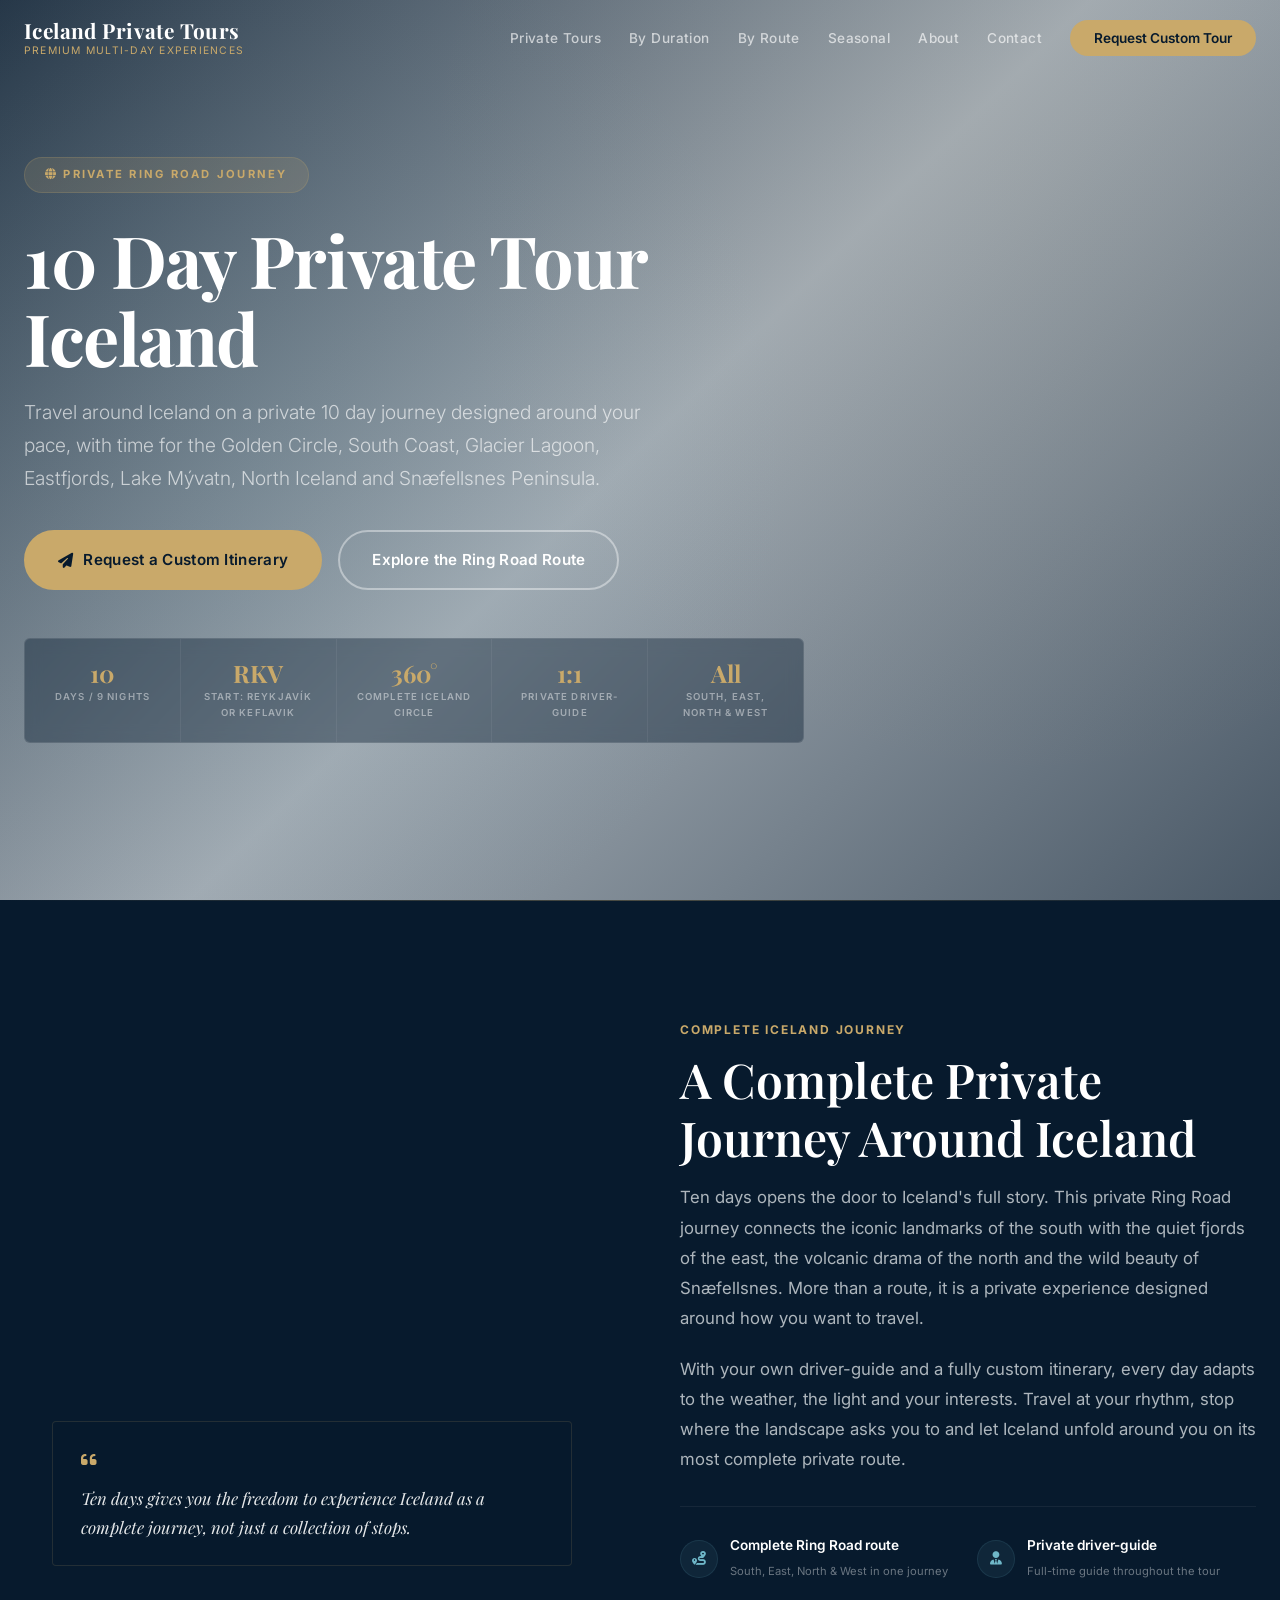
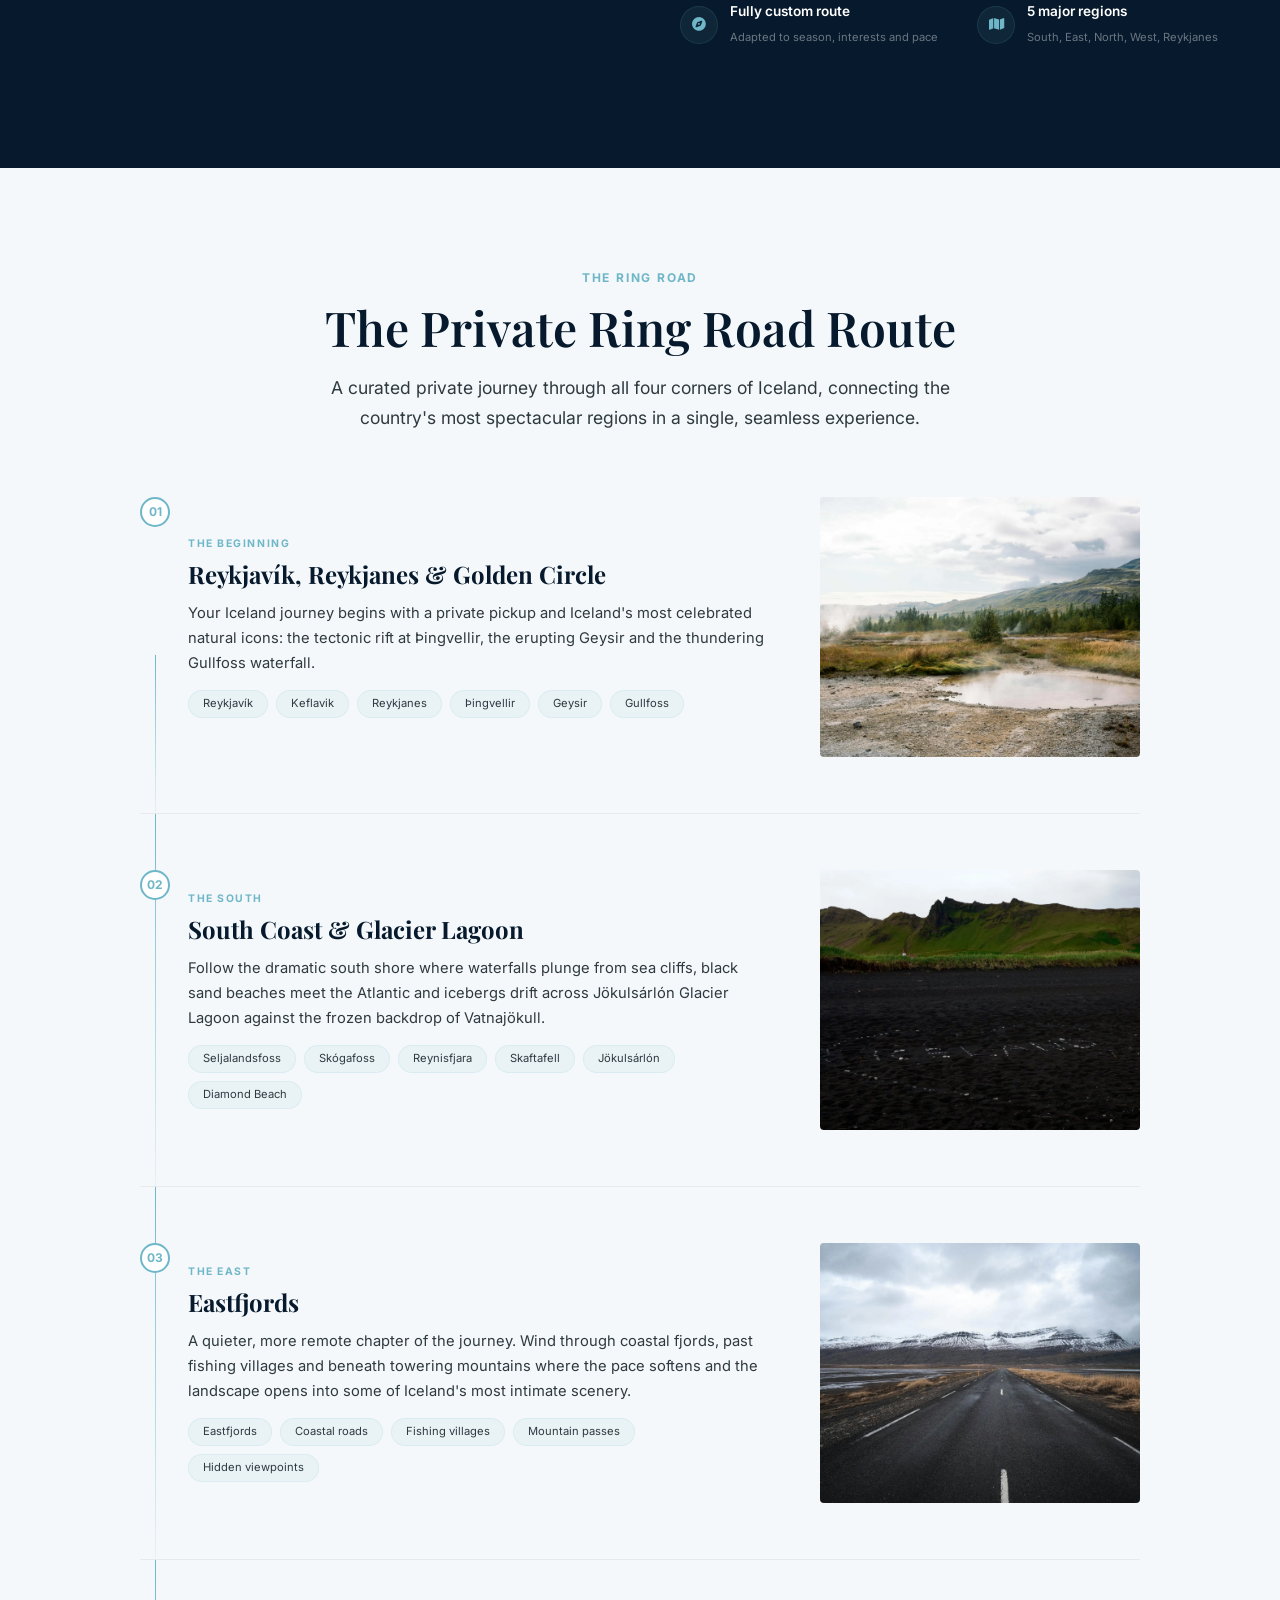
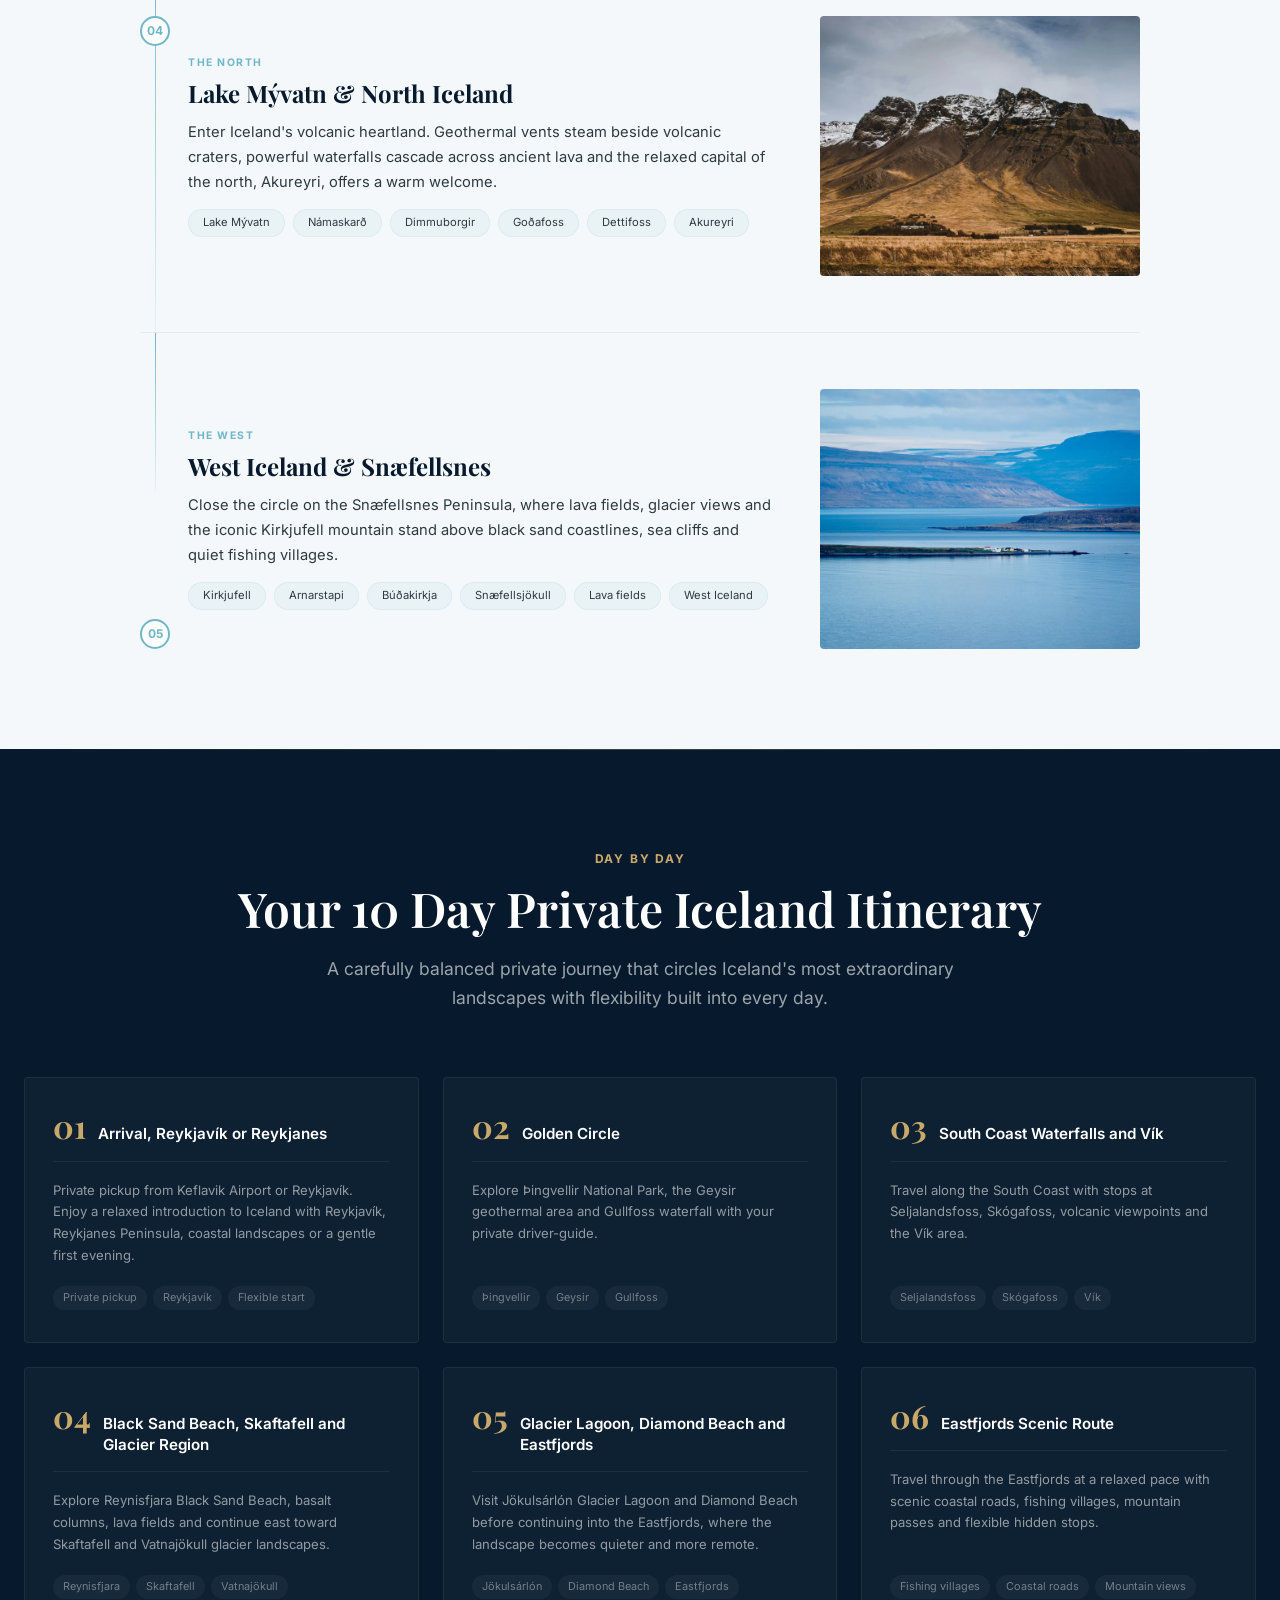
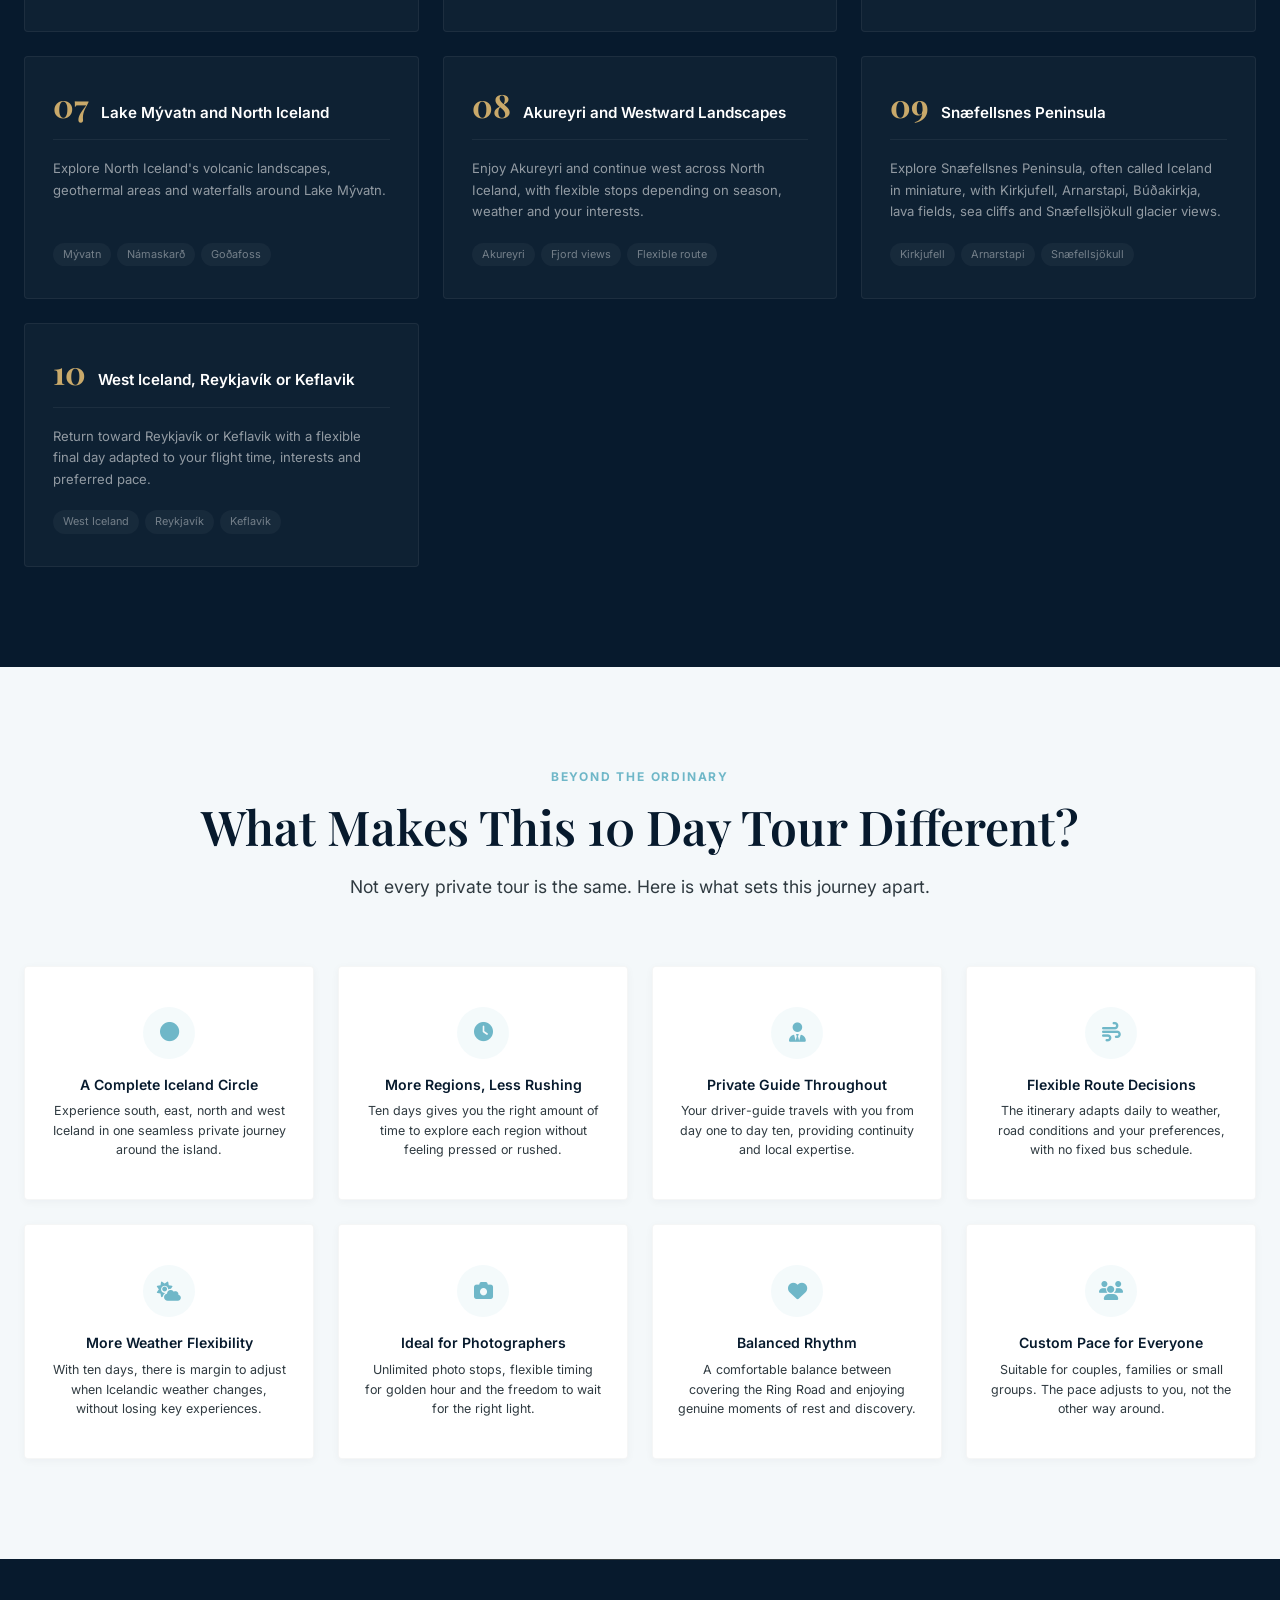
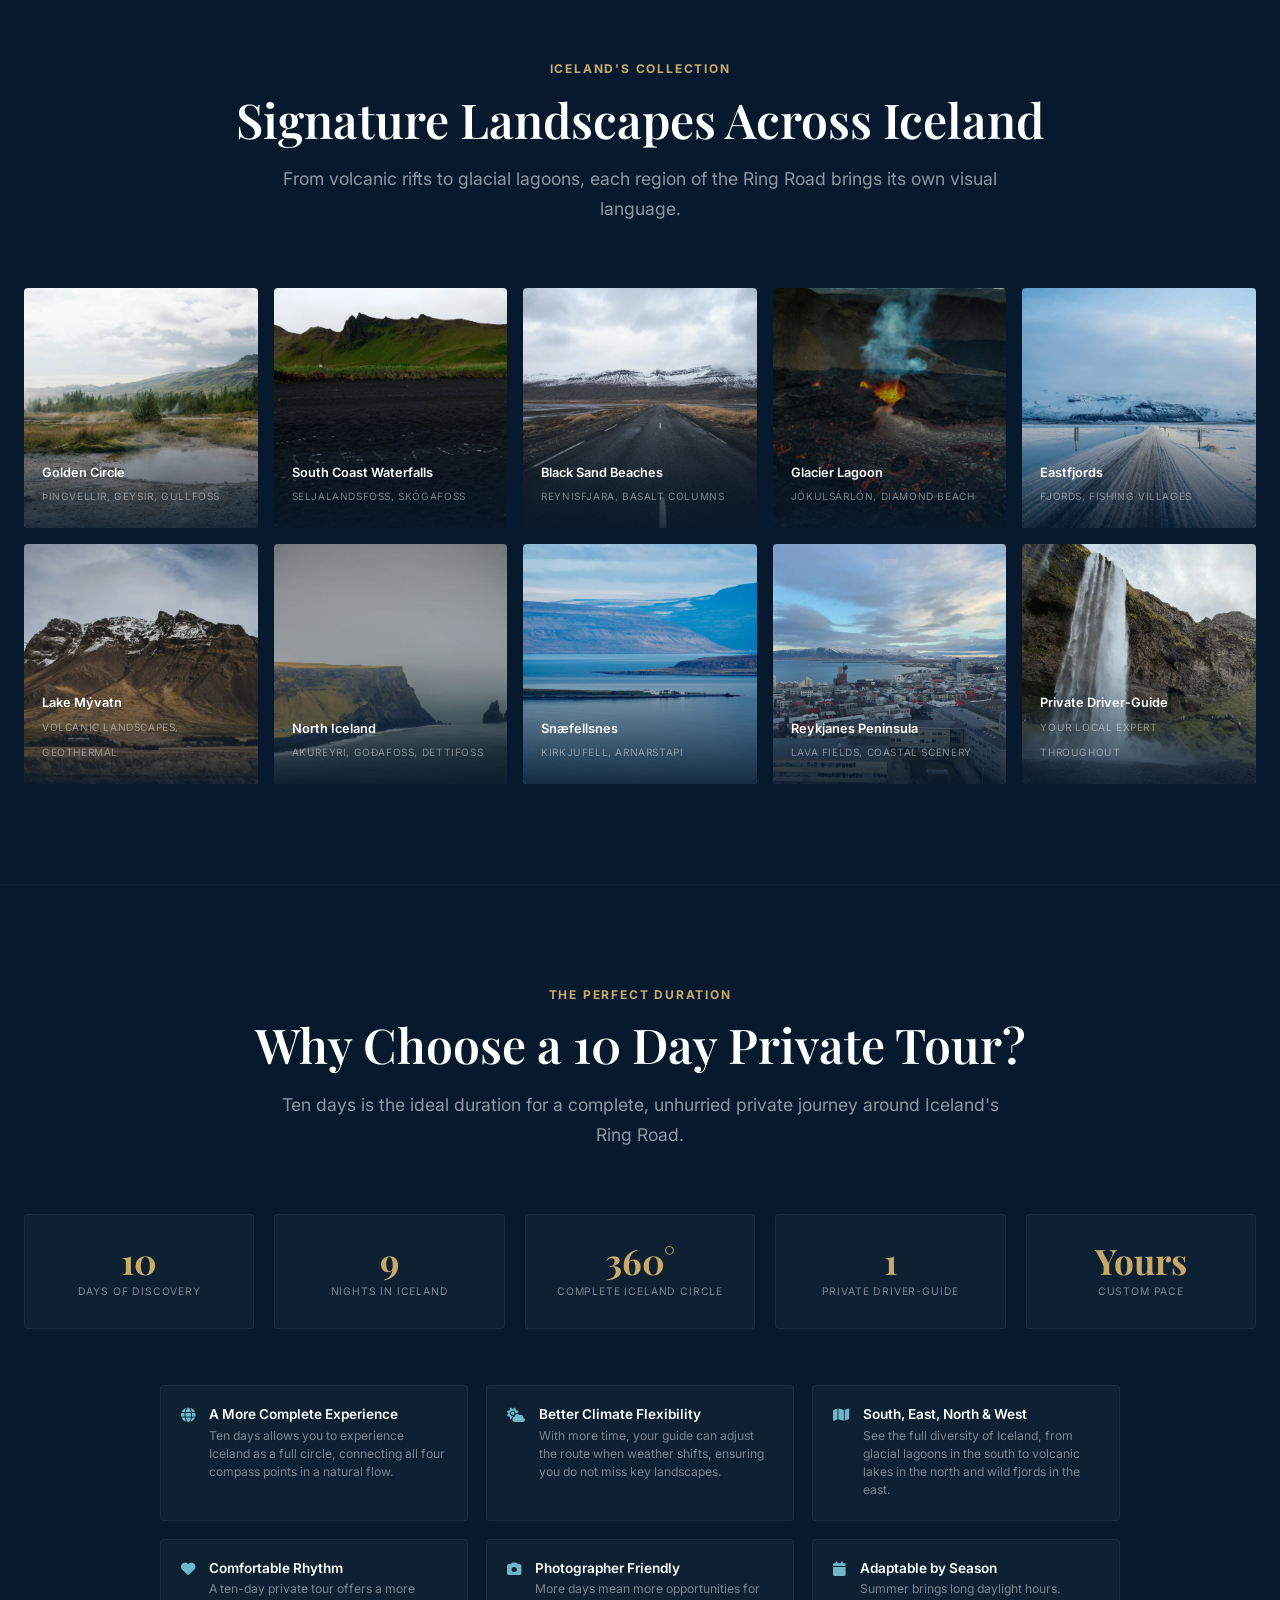
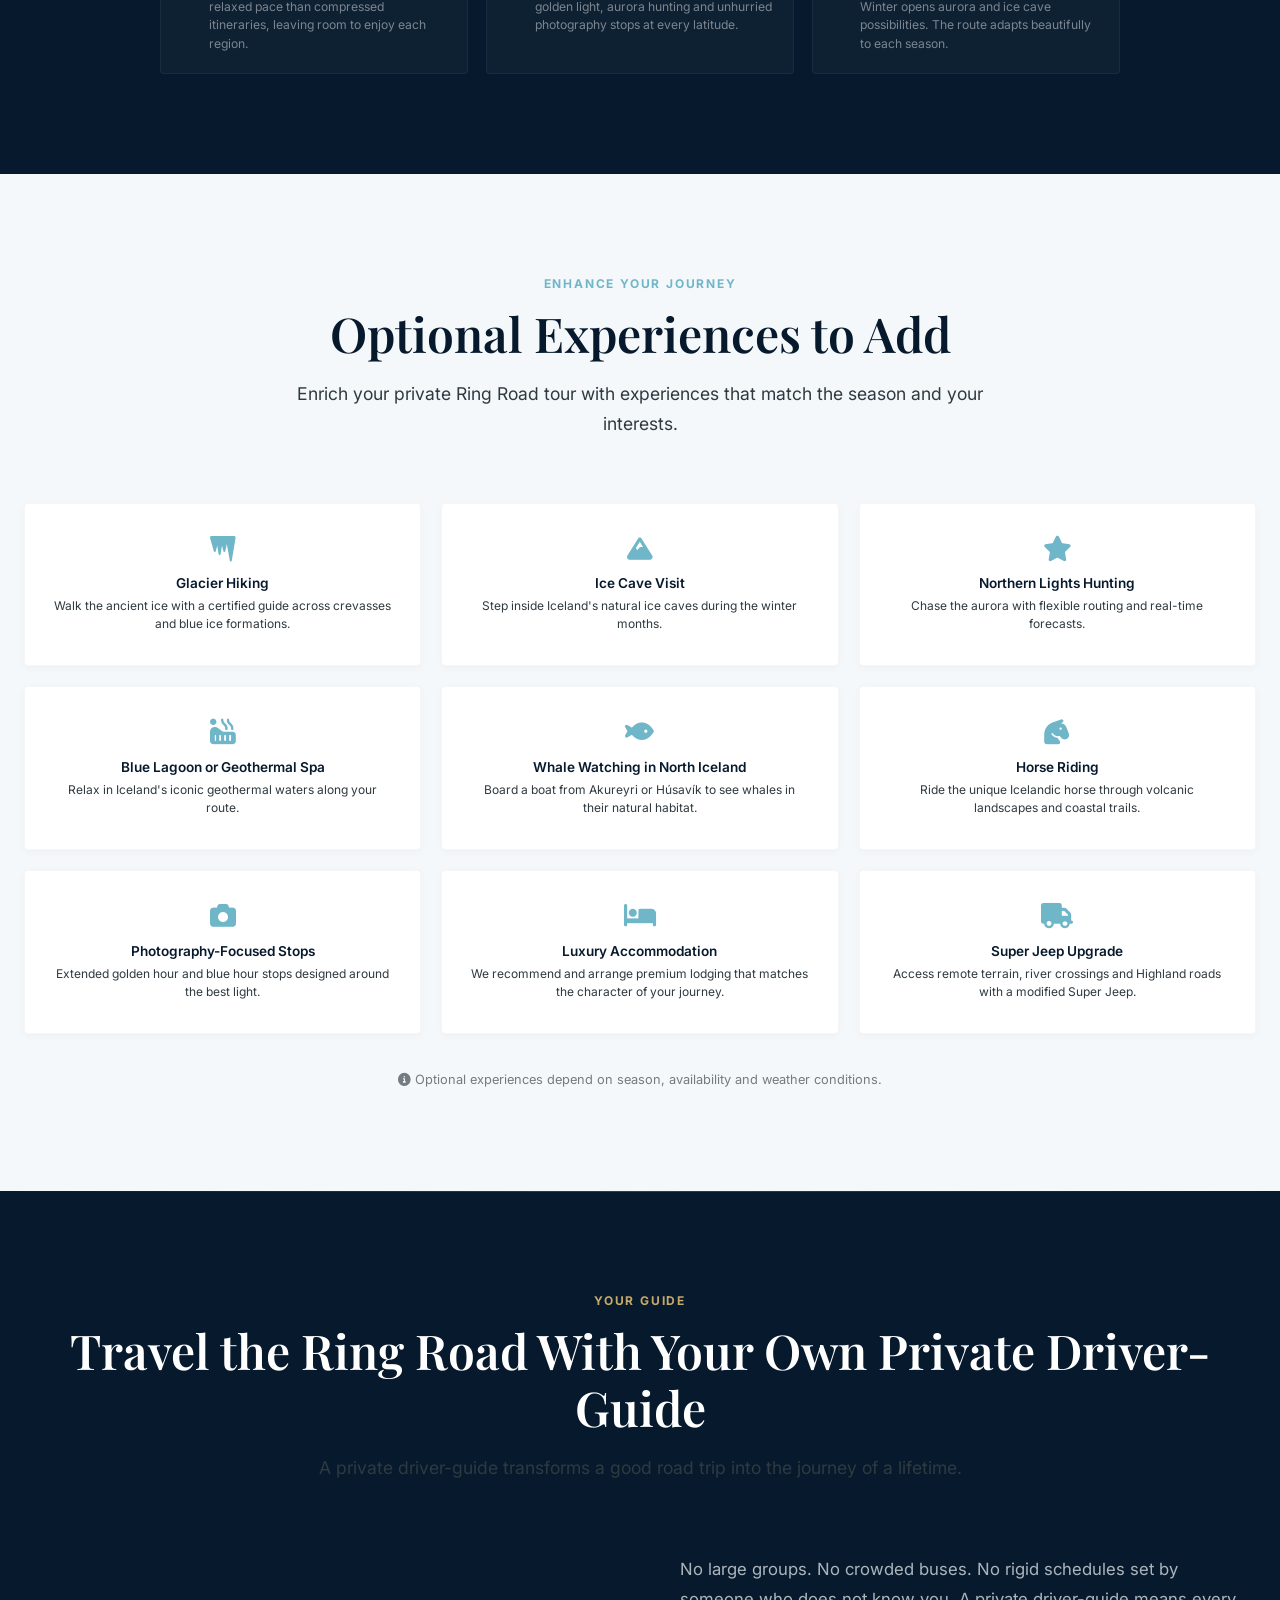
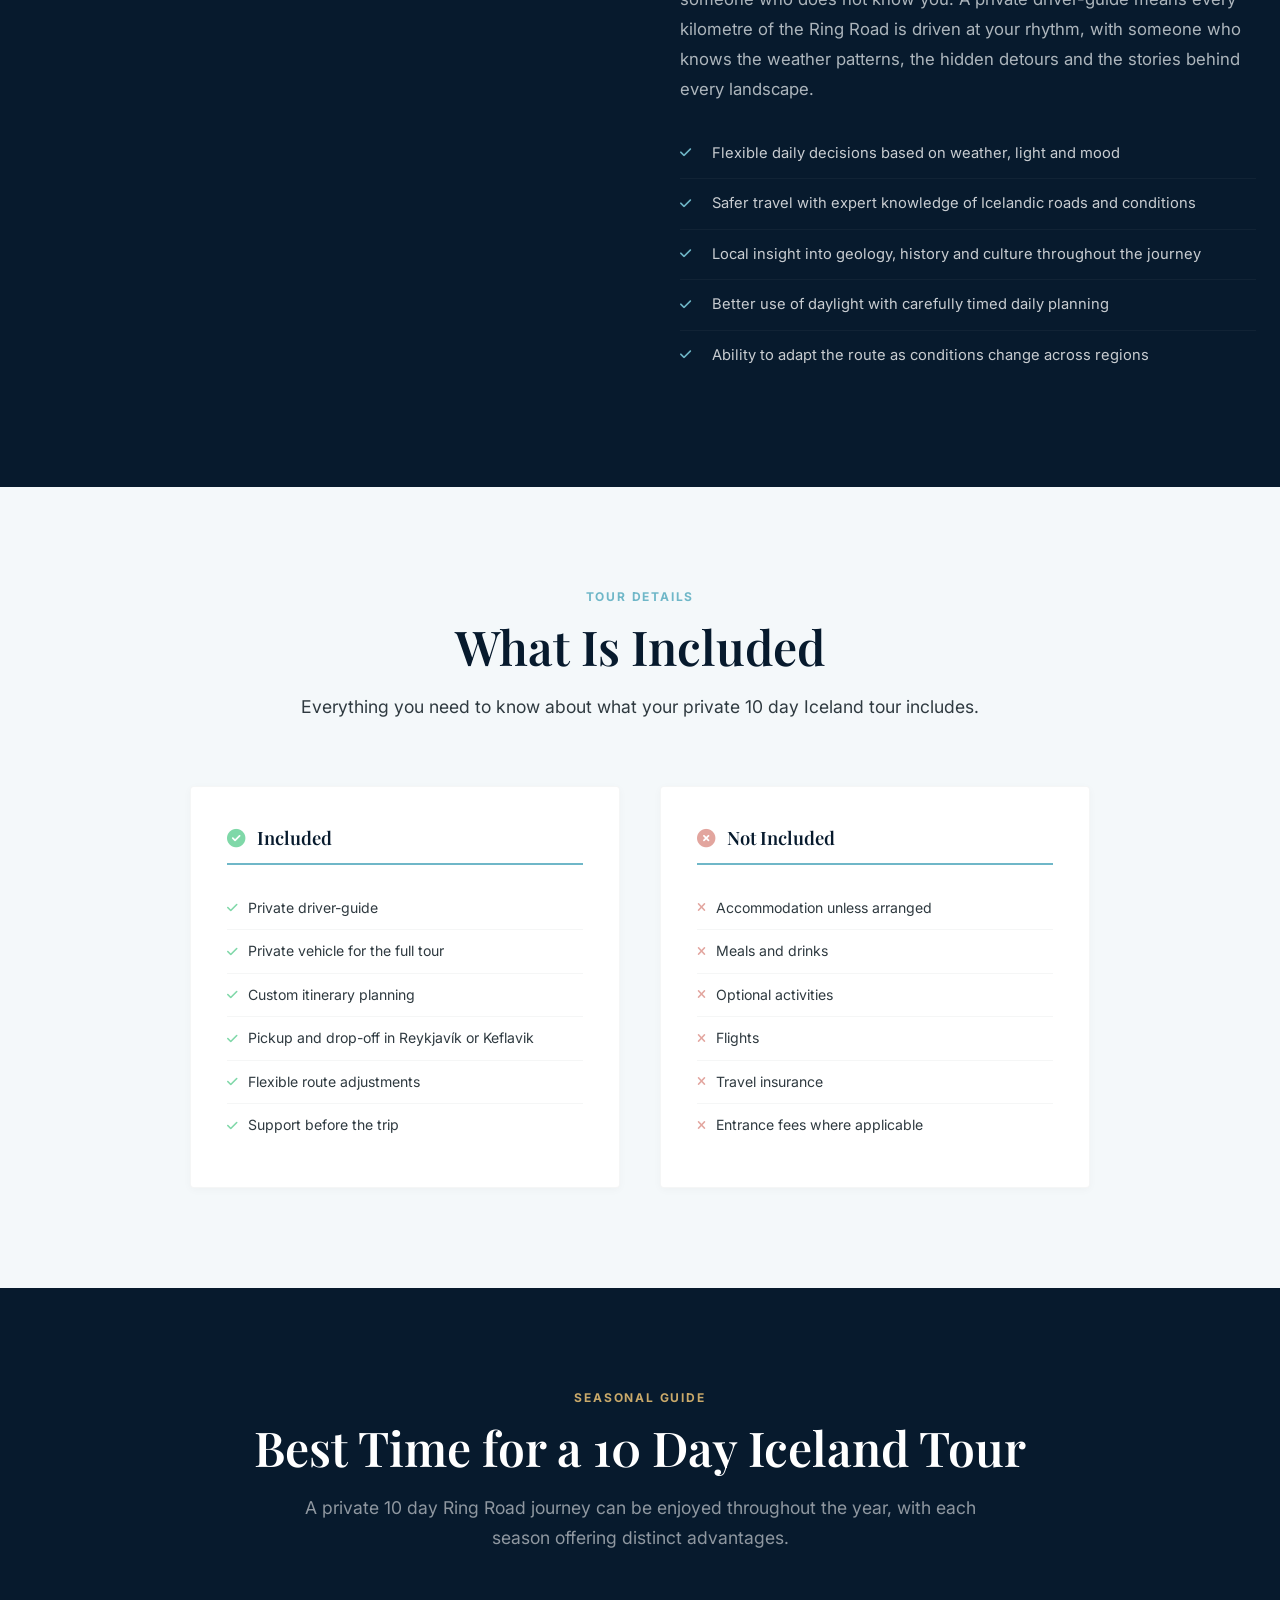
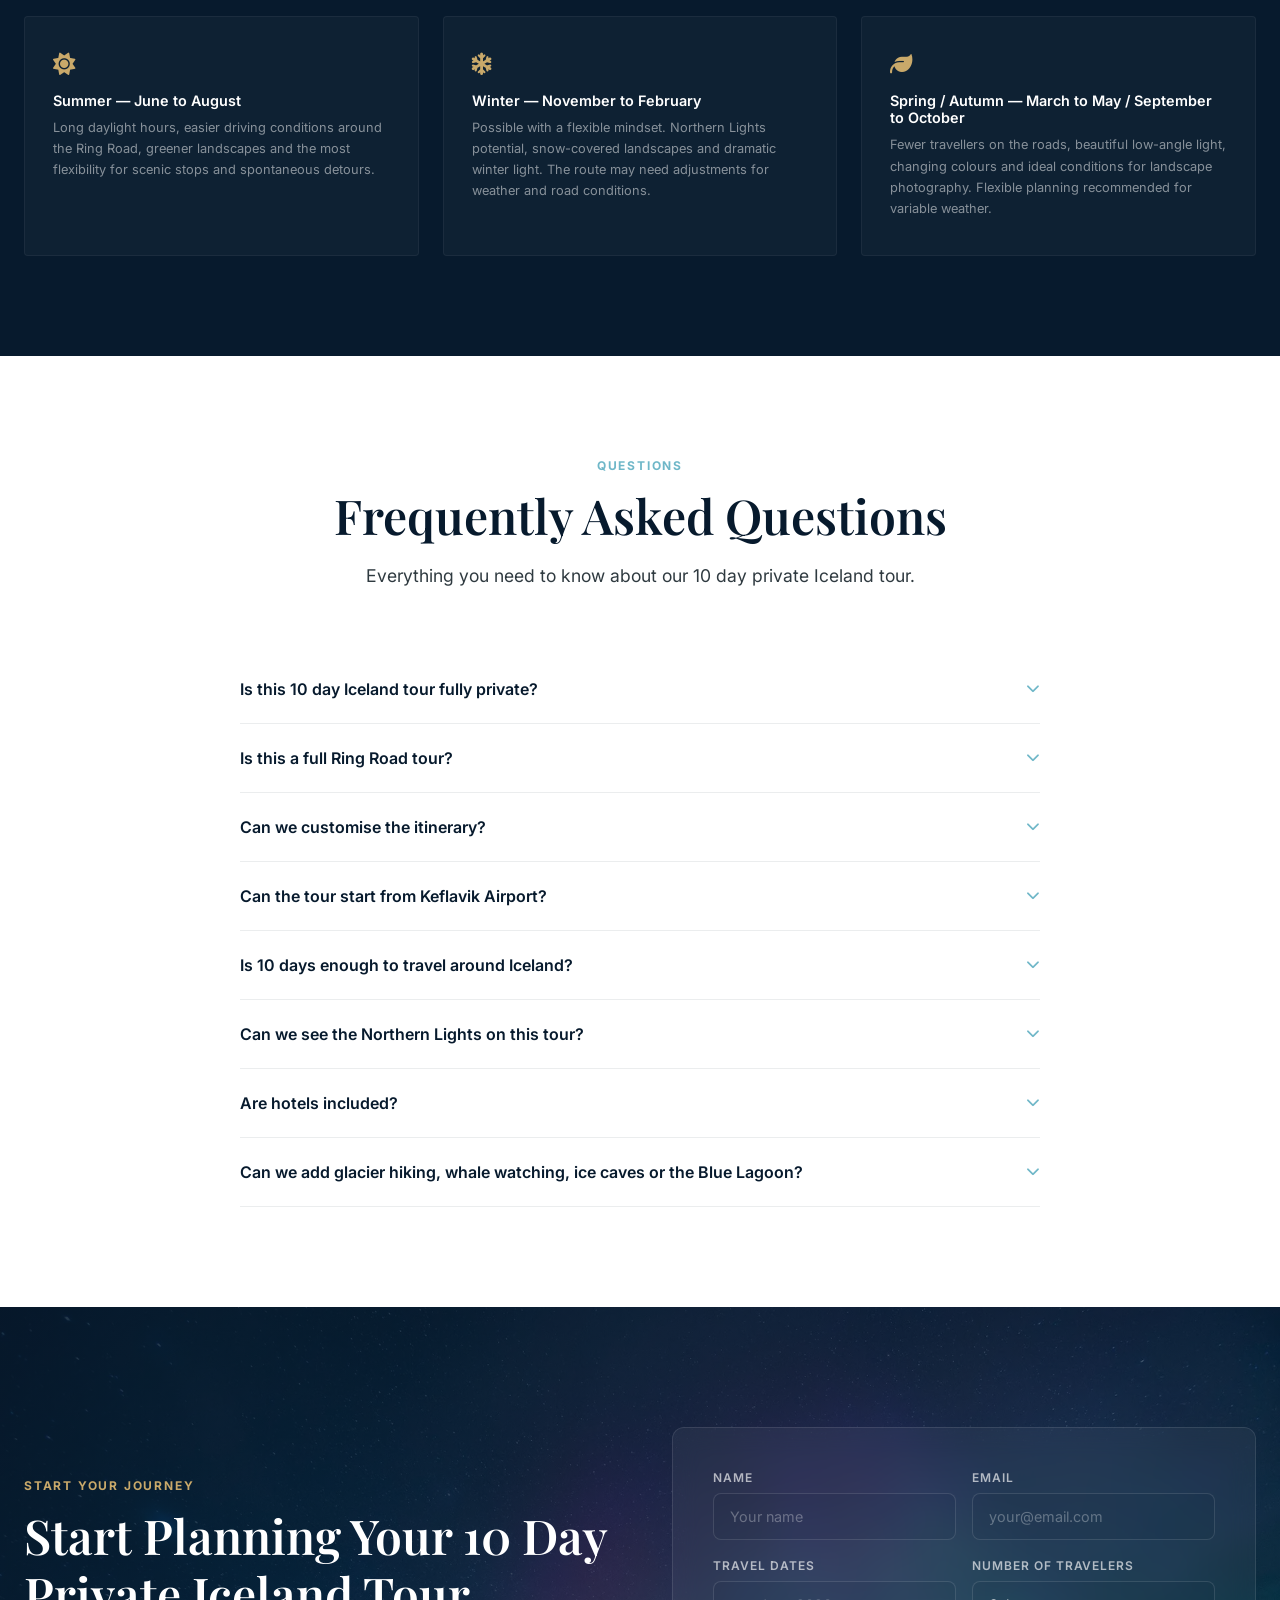
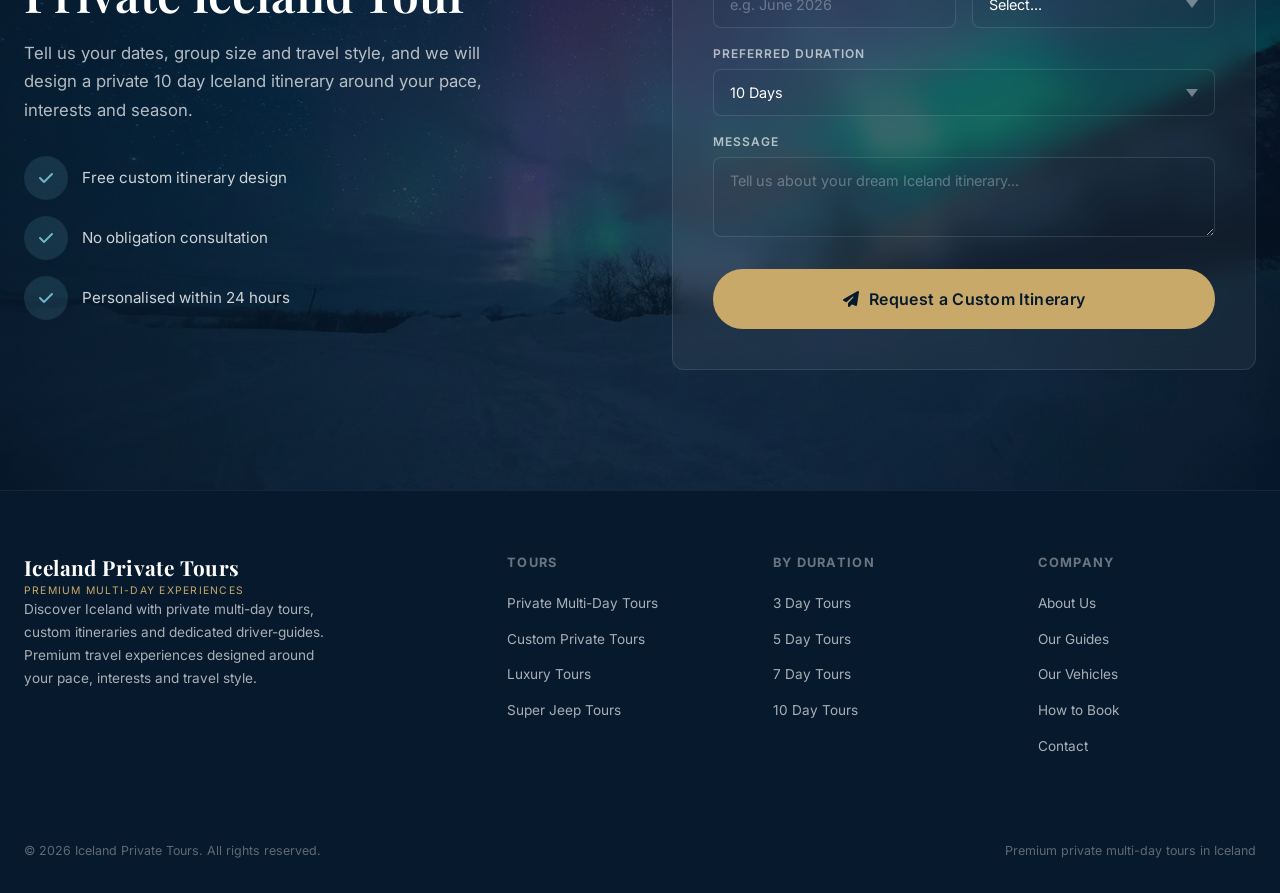
==== commit ad9520e7: "Separacion html y css, arreglo de footers Changes to be committed: 	new file:   assets/css/style-day" ====
--- a/pages/10-day-private-tour-iceland.html
+++ b/pages/10-day-private-tour-iceland.html
@@ -989,50 +989,52 @@
   </section>
 
   <!-- ==================== FOOTER ==================== -->
-  <footer class="footer">
-    <div class="container">
-      <div class="footer-grid">
-        <div class="footer-brand">
-          <a href="../index.html" class="logo">
-            Iceland Private Tours
-            <span>Premium Multi-Day Experiences</span>
-          </a>
-          <p>Discover Iceland with private multi-day tours, custom itineraries and dedicated driver-guides. Premium
-            travel experiences designed around your pace, interests and travel style.</p>
-        </div>
-        <div>
-          <h4>Tours</h4>
-          <ul class="footer-links">
-            <li><a href="../index.html">Private Multi-Day Tours</a></li>
-            <li><a href="../index.html">Custom Private Tours</a></li>
-            <li><a href="../index.html">Luxury Tours</a></li>
-            <li><a href="../index.html">Super Jeep Tours</a></li>
-          </ul>
-        </div>
-        <div>
-          <h4>By Duration</h4>
-          <ul class="footer-links">
-            <li><a href="3-day-private-tour-iceland.html">3 Day Tours</a></li>
-            <li><a href="5-day-private-tour-iceland.html">5 Day Tours</a></li>
-            <li><a href="../index.html">7 Day Tours</a></li>
-            <li><a href="../index.html">10 Day Tours</a></li>
-          </ul>
-        </div>
-        <div>
-          <h4>Company</h4>
-          <ul class="footer-links">
-            <li><a href="#">About Us</a></li>
-            <li><a href="#">Our Guides</a></li>
-            <li><a href="#">Contact</a></li>
-          </ul>
-        </div>
-      </div>
-      <div class="footer-bottom">
-        <p>&copy; 2026 Iceland Private Tours. All rights reserved.</p>
-        <p>Premium private multi-day tours in Iceland</p>
-      </div>
-    </div>
-  </footer>
+  <footer class="footer" aria-label="Site footer">
+			<div class="container">
+				<div class="footer-grid">
+					<div class="footer-brand">
+						<a href="/" class="logo"> Iceland Private Tours <span>Premium Multi-Day Experiences</span> </a>
+						<p>
+							Discover Iceland with private multi-day tours, custom itineraries
+							and dedicated driver-guides. Premium travel experiences designed
+							around your pace, interests and travel style.
+						</p>
+					</div>
+					<nav aria-labelledby="footer-tours-heading">
+						<h2 class="footer-heading" id="footer-tours-heading">Tours</h2>
+						<ul class="footer-links">
+							<li><a href="#contact">Private Multi-Day Tours</a></li>
+							<li><a href="#contact">Custom Private Tours</a></li>
+							<li><a href="#contact">Luxury Tours</a></li>
+							<li><a href="#contact">Super Jeep Tours</a></li>
+						</ul>
+					</nav>
+					<nav aria-labelledby="footer-duration-heading">
+						<h2 class="footer-heading" id="footer-duration-heading"> By Duration </h2>
+						<ul class="footer-links">
+							<li> <a href="pages/3-day-private-tour-iceland.html">3 Day Tours</a> </li>
+							<li> <a href="pages/5-day-private-tour-iceland.html">5 Day Tours</a> </li>
+							<li> <a href="pages/7-day-private-tour-iceland.html">7 Day Tours</a> </li>
+							<li> <a href="pages/10-day-private-tour-iceland.html">10 Day Tours</a> </li>
+						</ul>
+					</nav>
+					<nav aria-labelledby="footer-company-heading">
+						<h2 class="footer-heading" id="footer-company-heading">Company</h2>
+						<ul class="footer-links">
+							<li><a href="#contact">About Us</a></li>
+							<li><a href="#contact">Our Guides</a></li>
+							<li><a href="#contact">Our Vehicles</a></li>
+							<li><a href="#contact">How to Book</a></li>
+							<li><a href="#contact">Contact</a></li>
+						</ul>
+					</nav>
+				</div>
+				<div class="footer-bottom">
+					<p>&copy; 2026 Iceland Private Tours. All rights reserved.</p>
+					<p>Premium private multi-day tours in Iceland</p>
+				</div>
+			</div>
+		</footer>
 
   <script src="../assets/js/main.js"></script>
 </body>
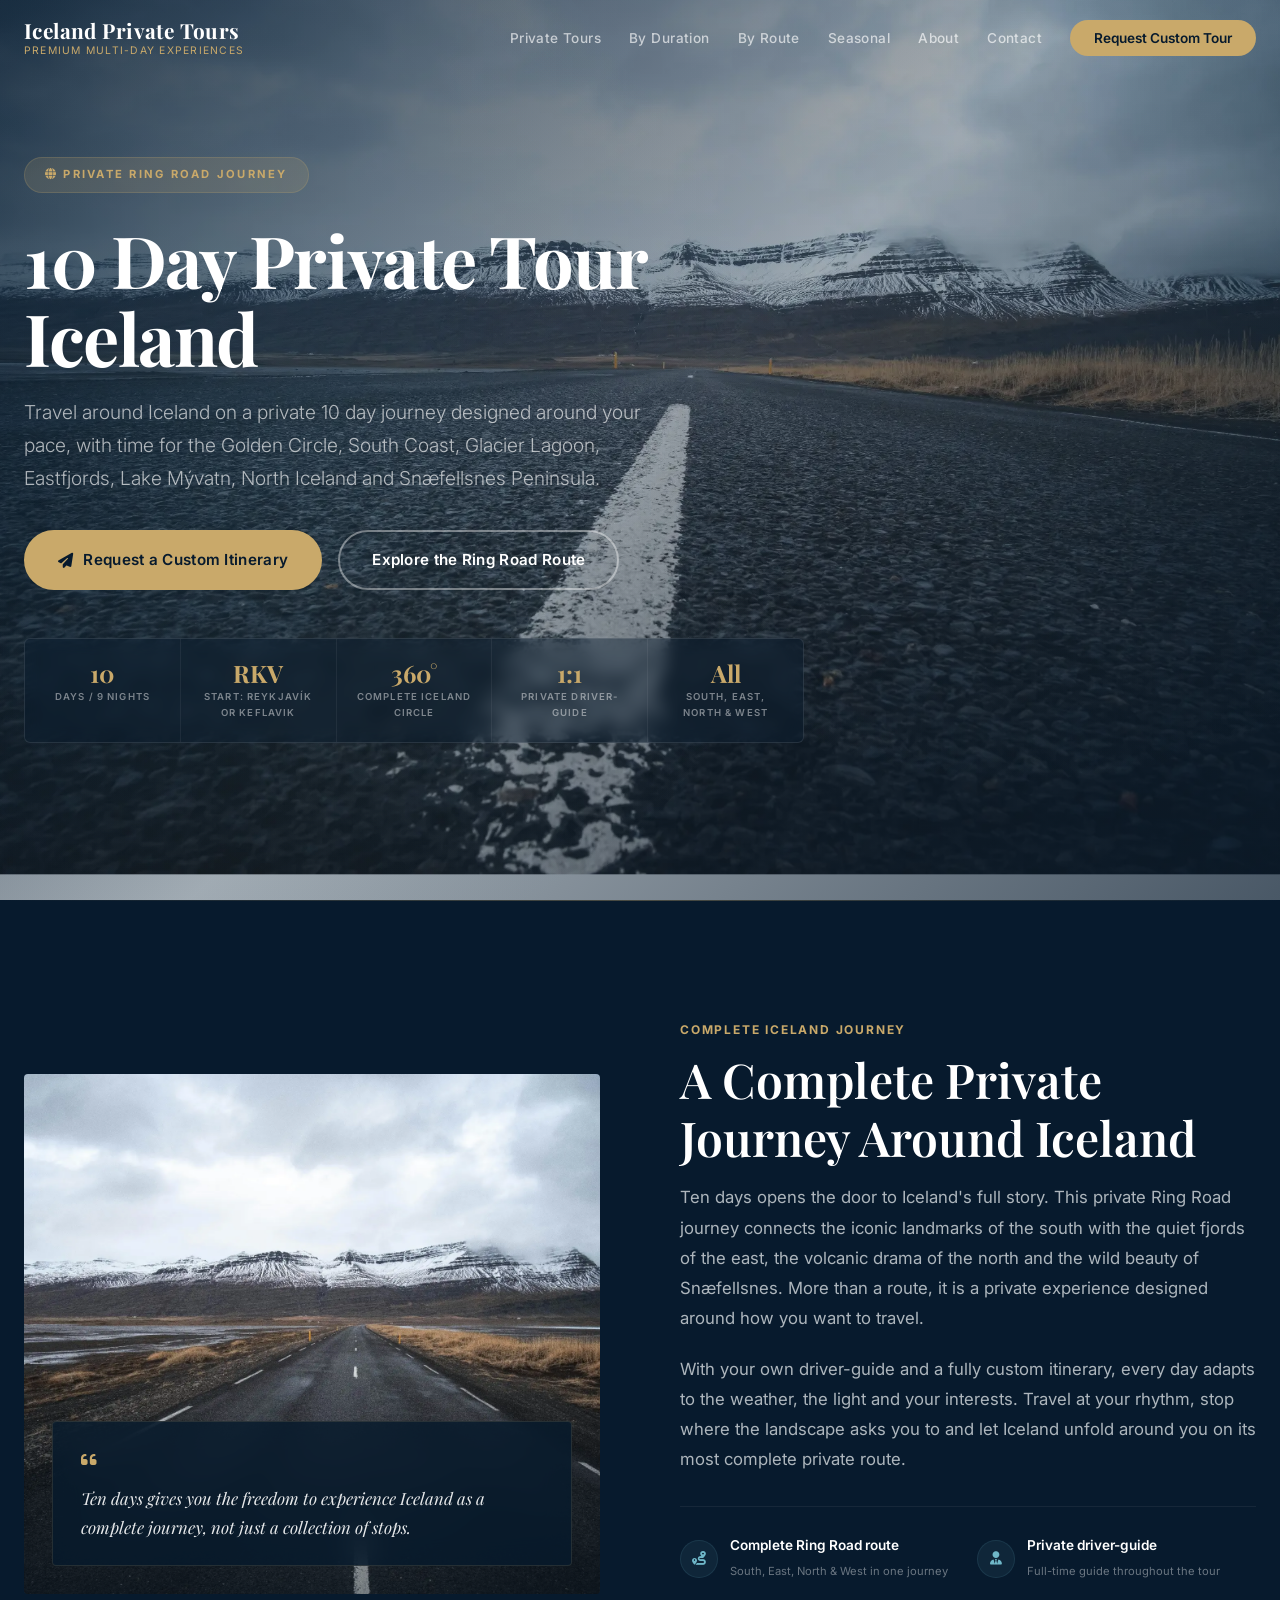
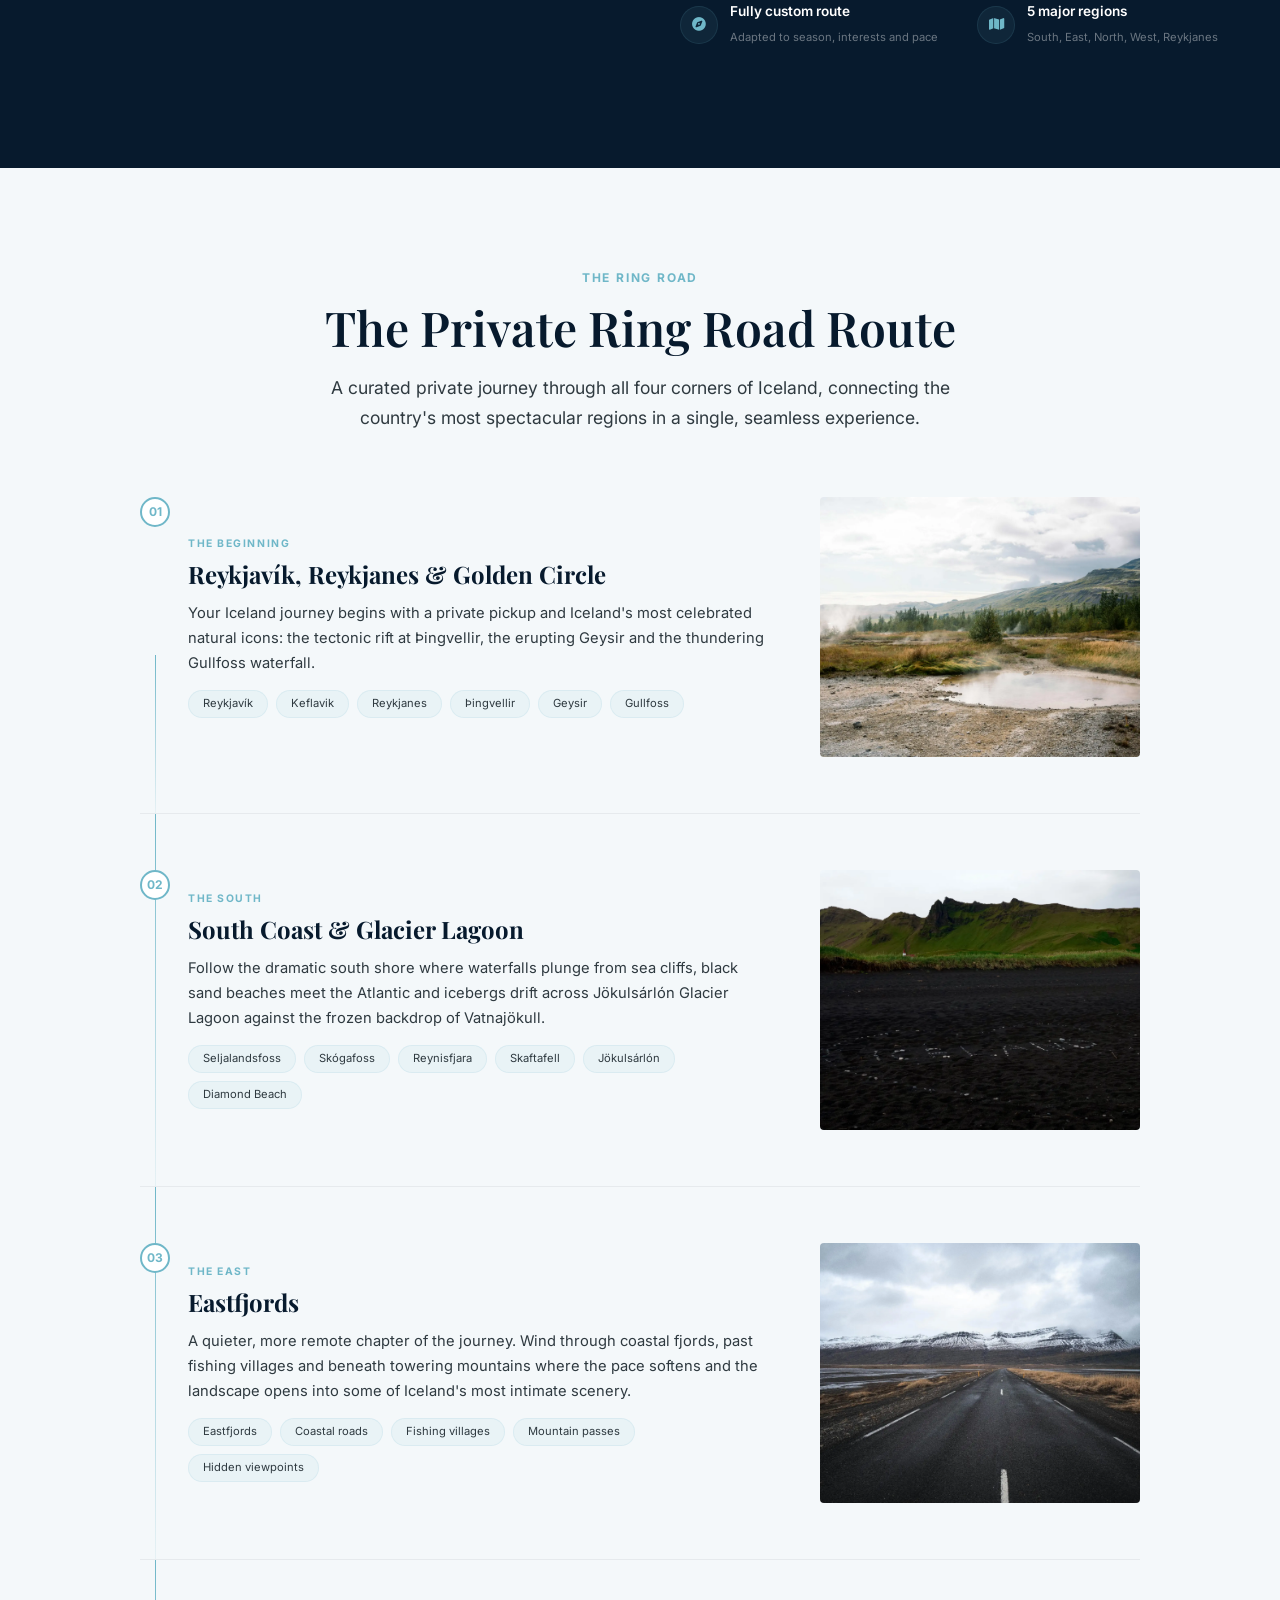
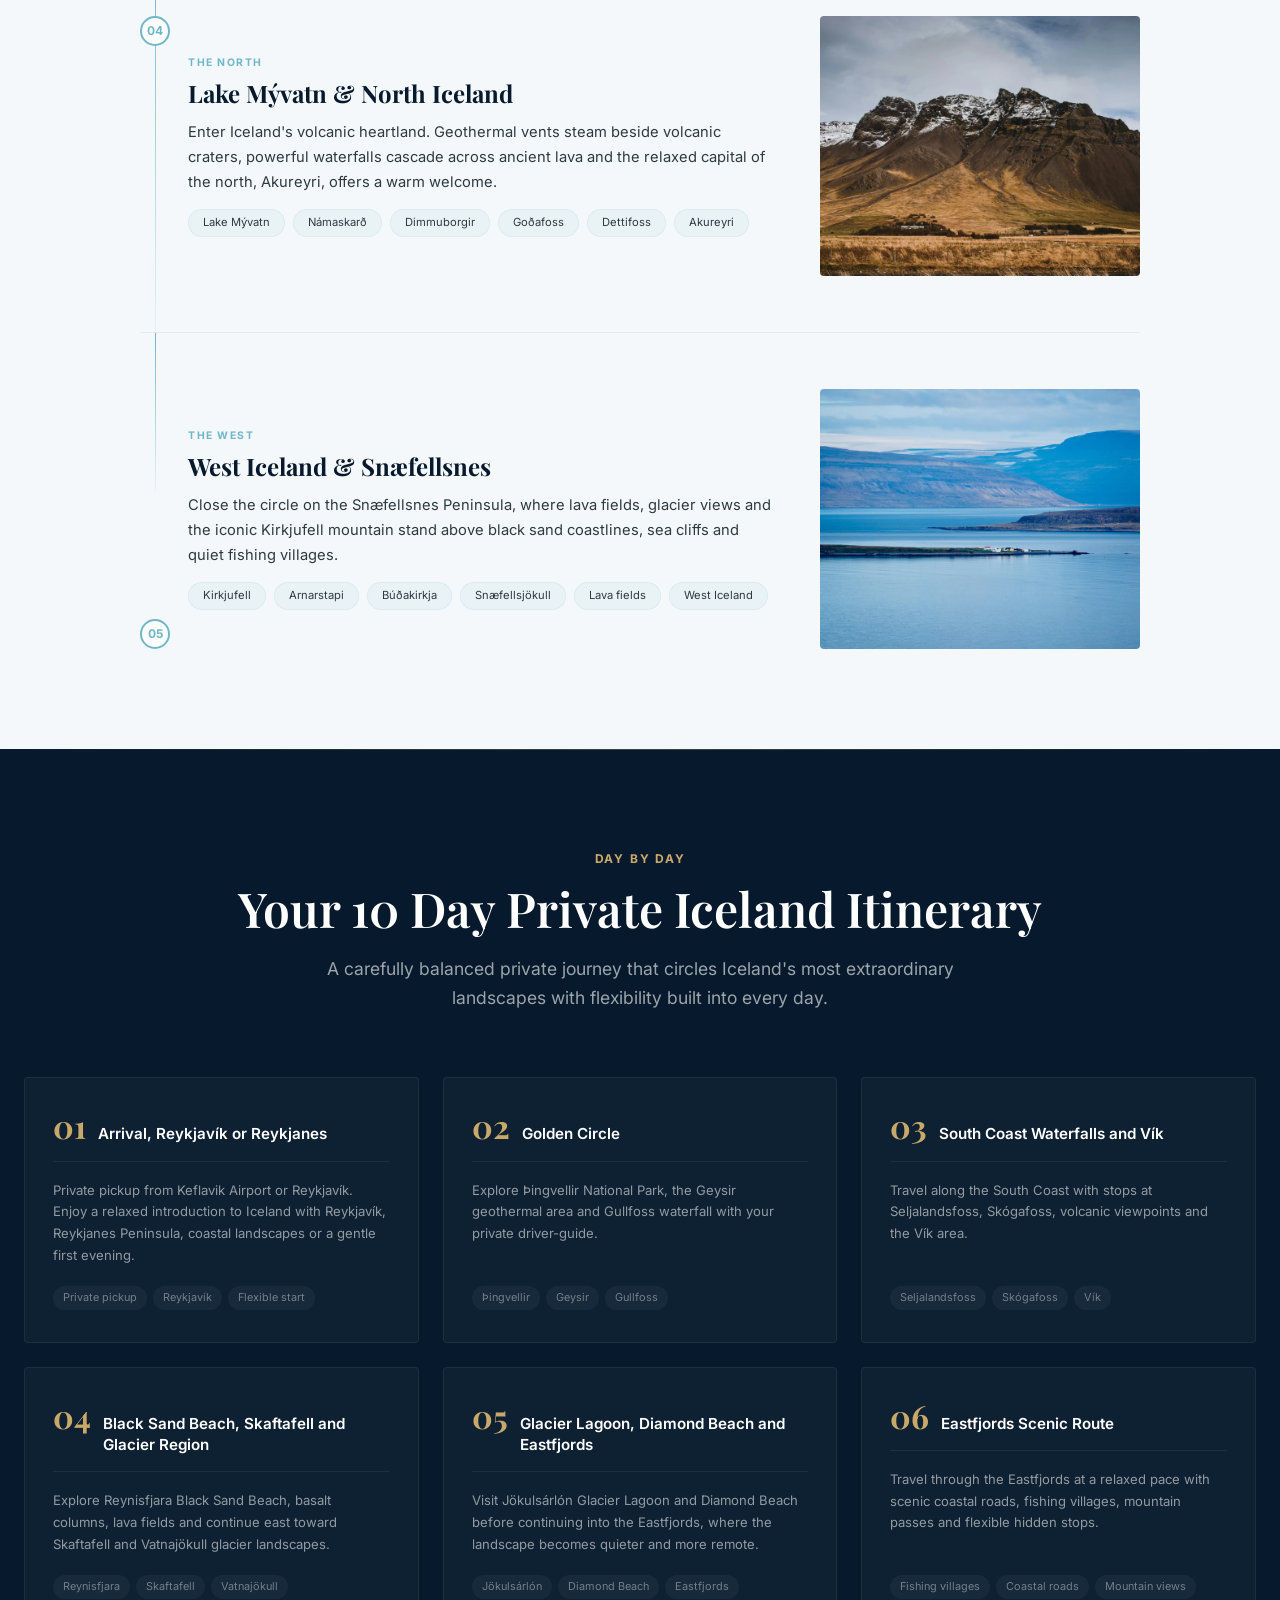
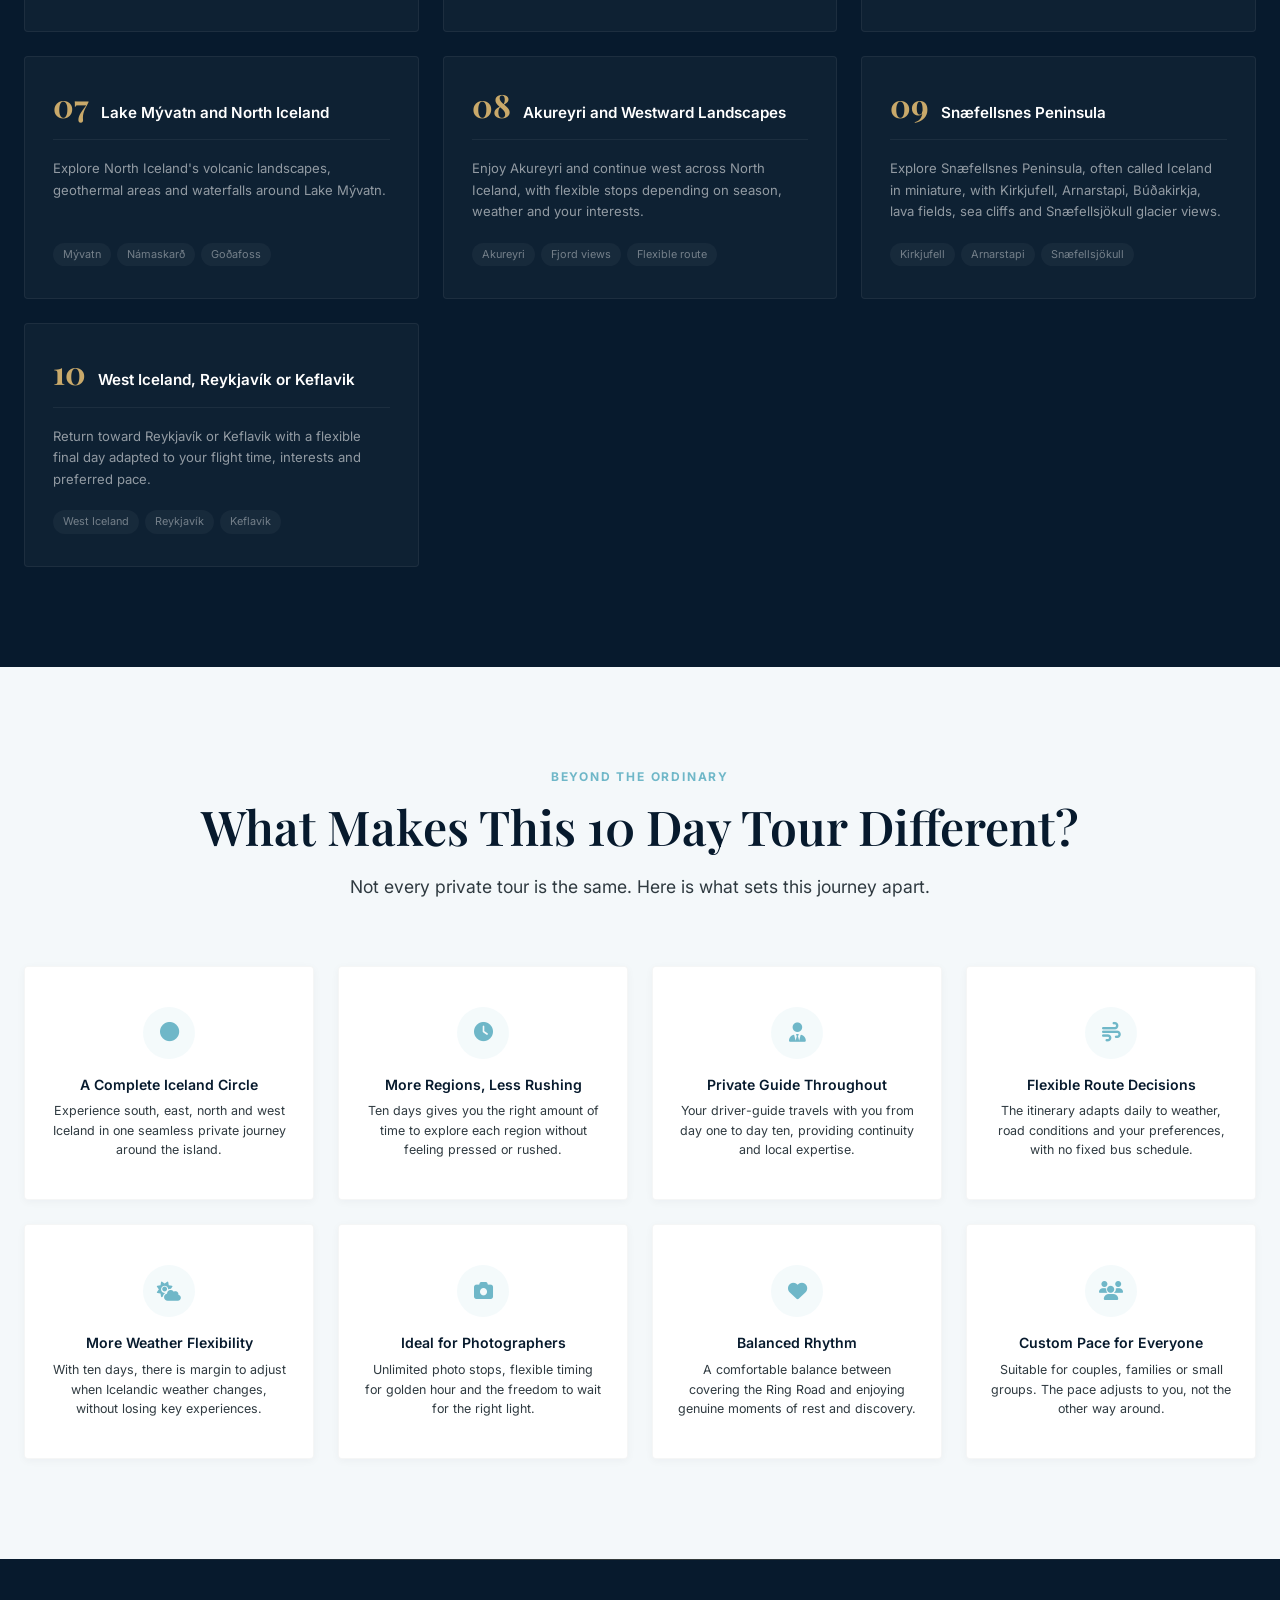
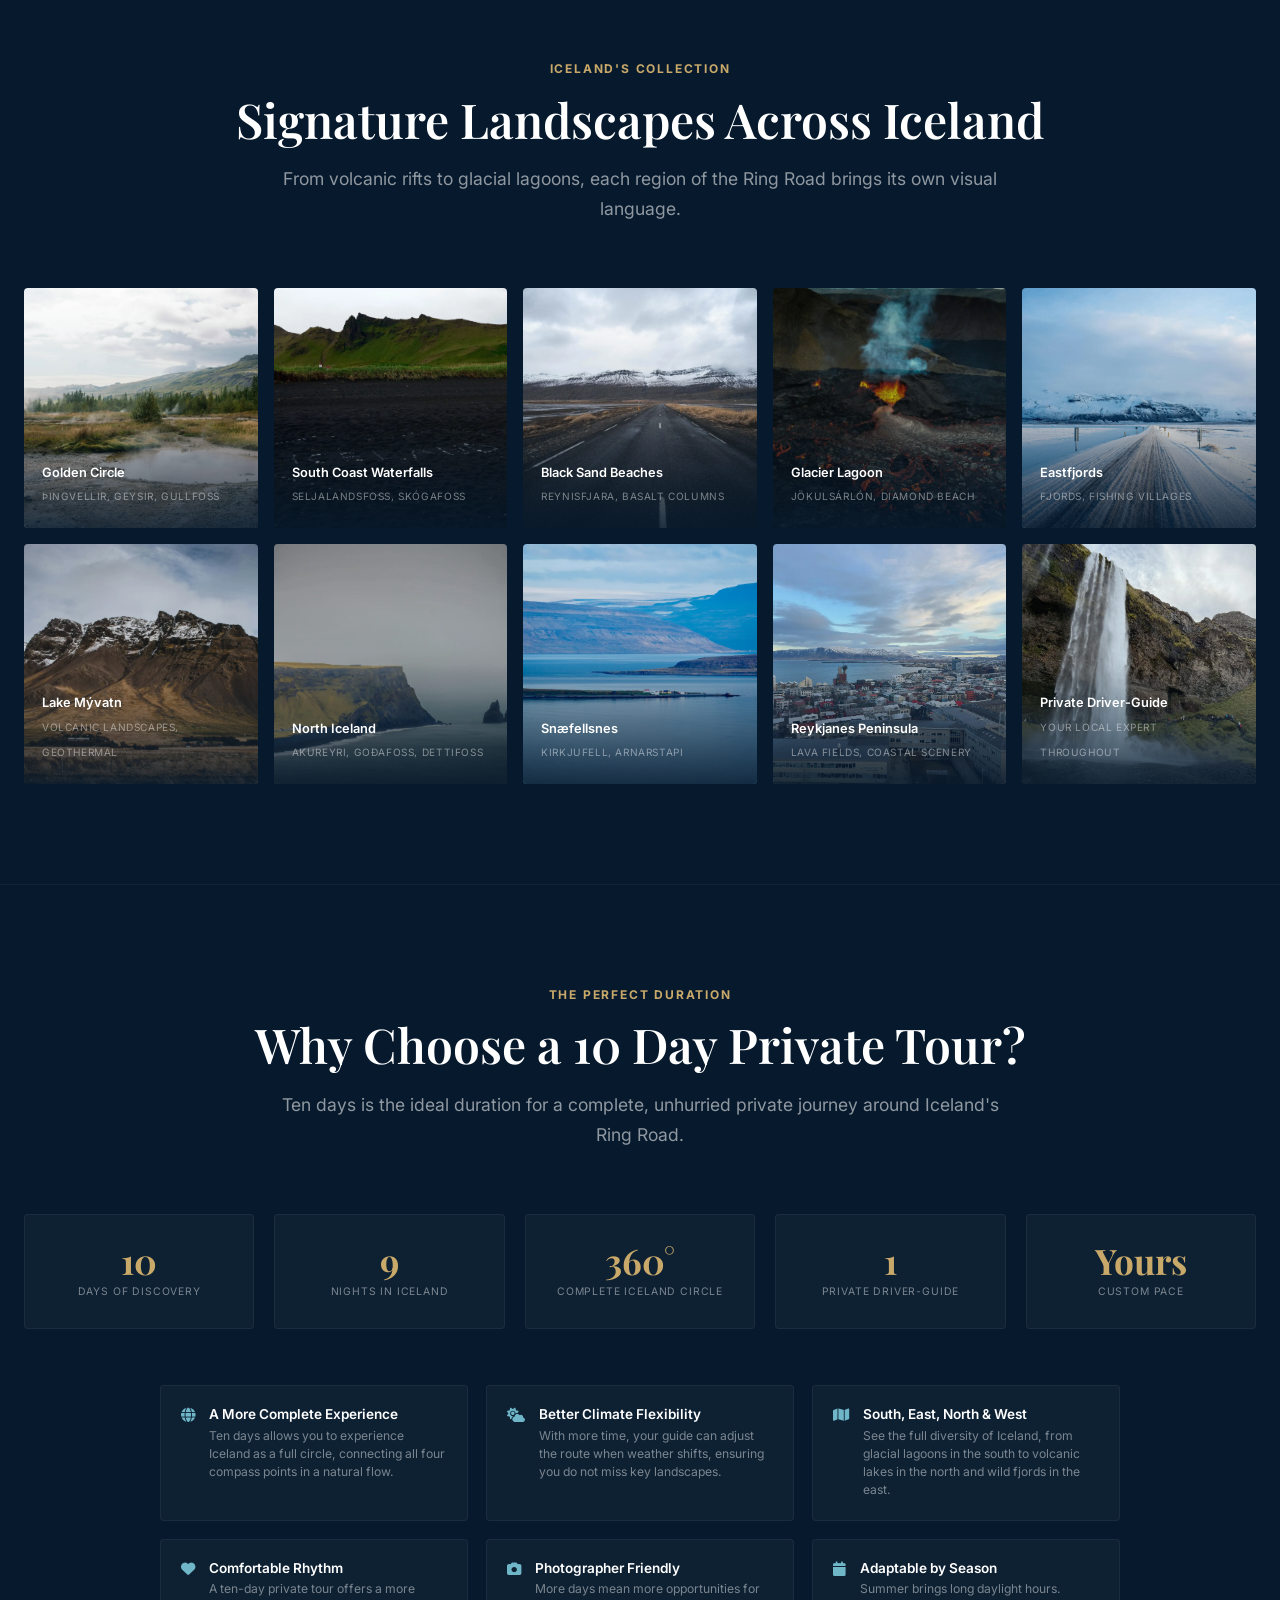
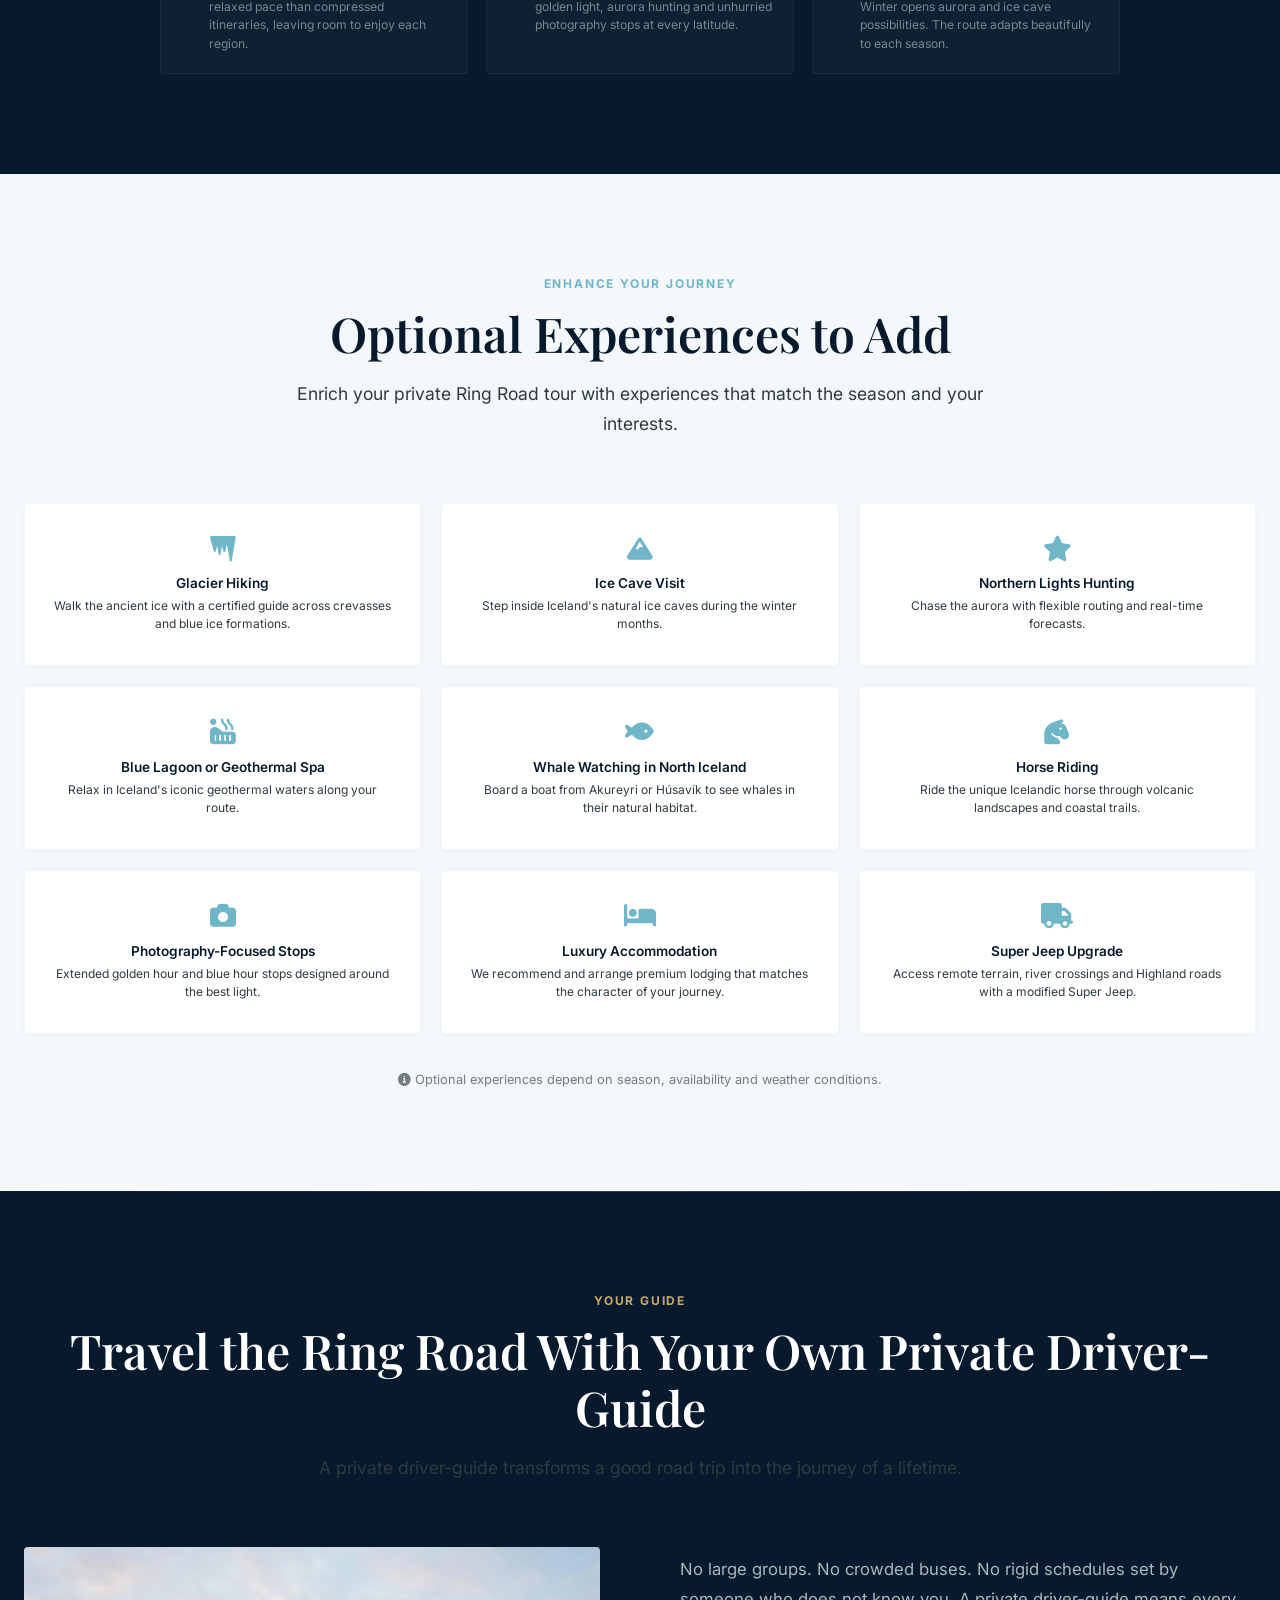
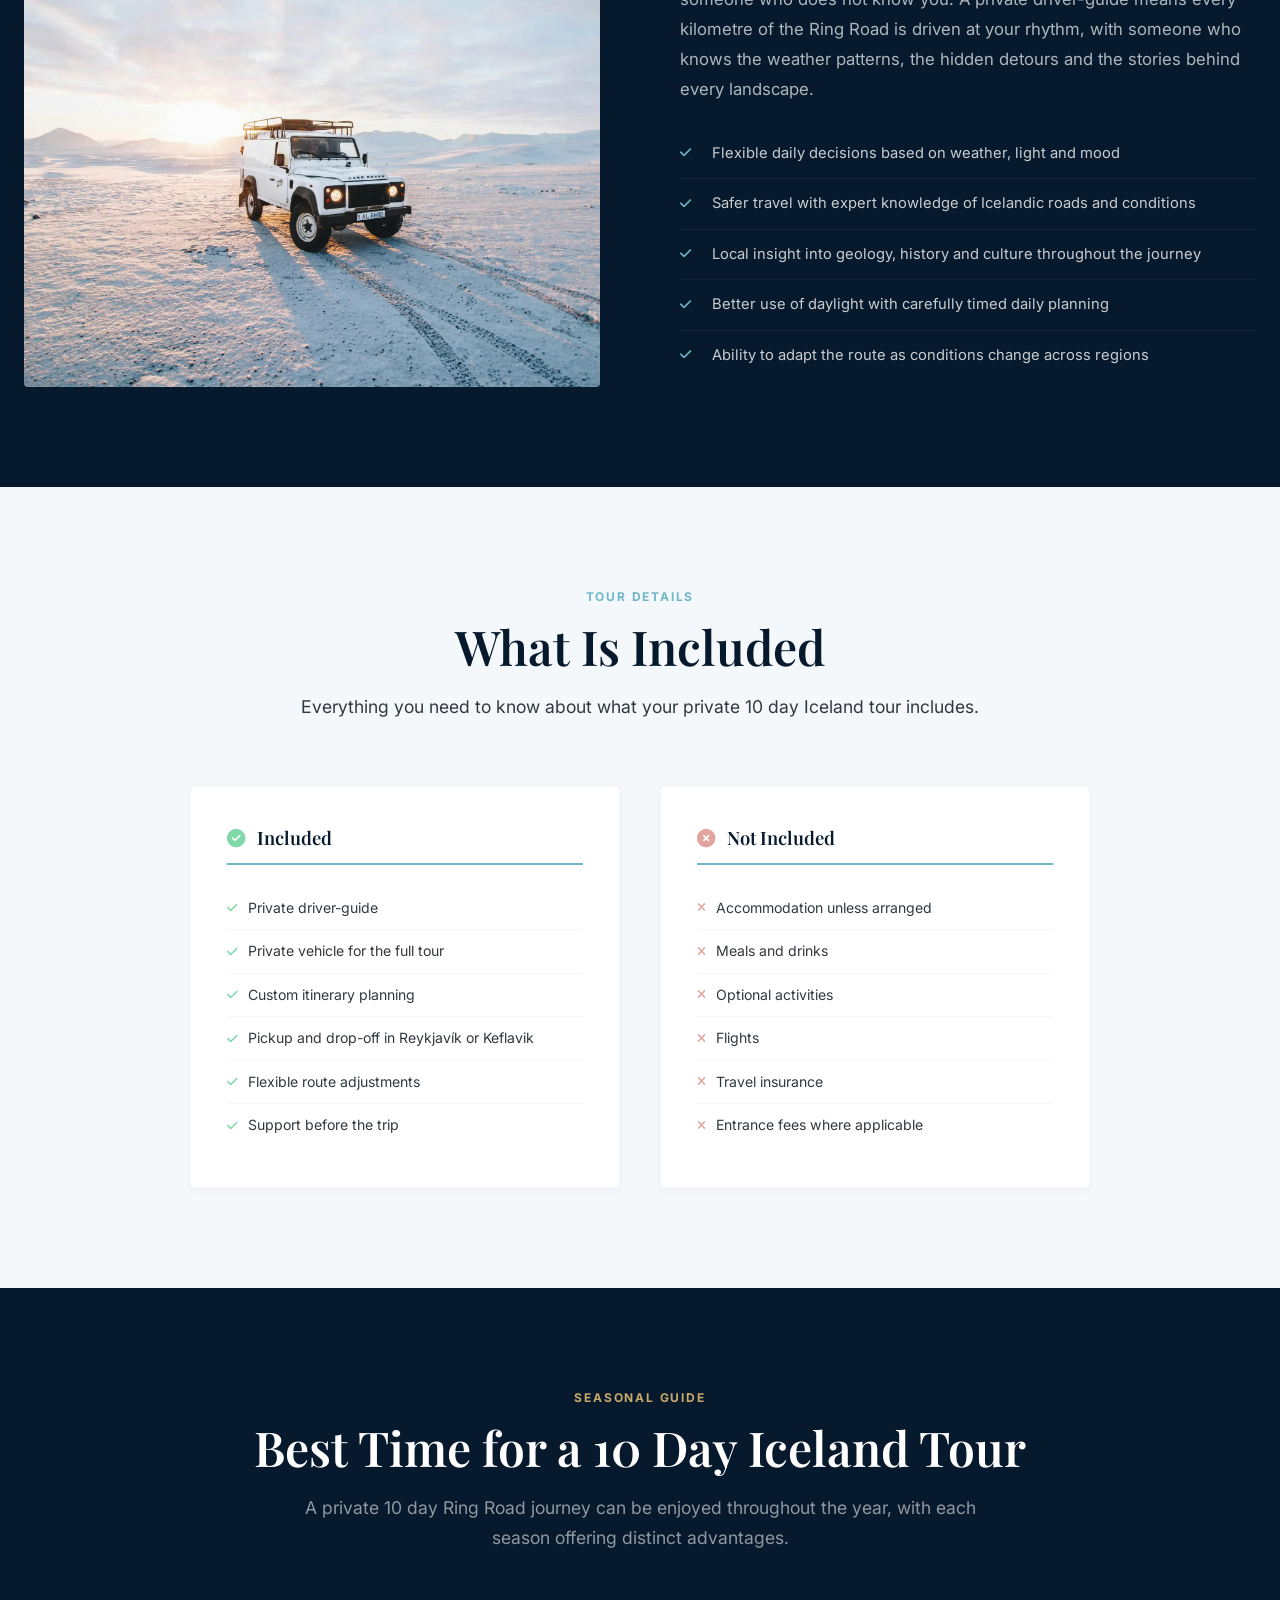
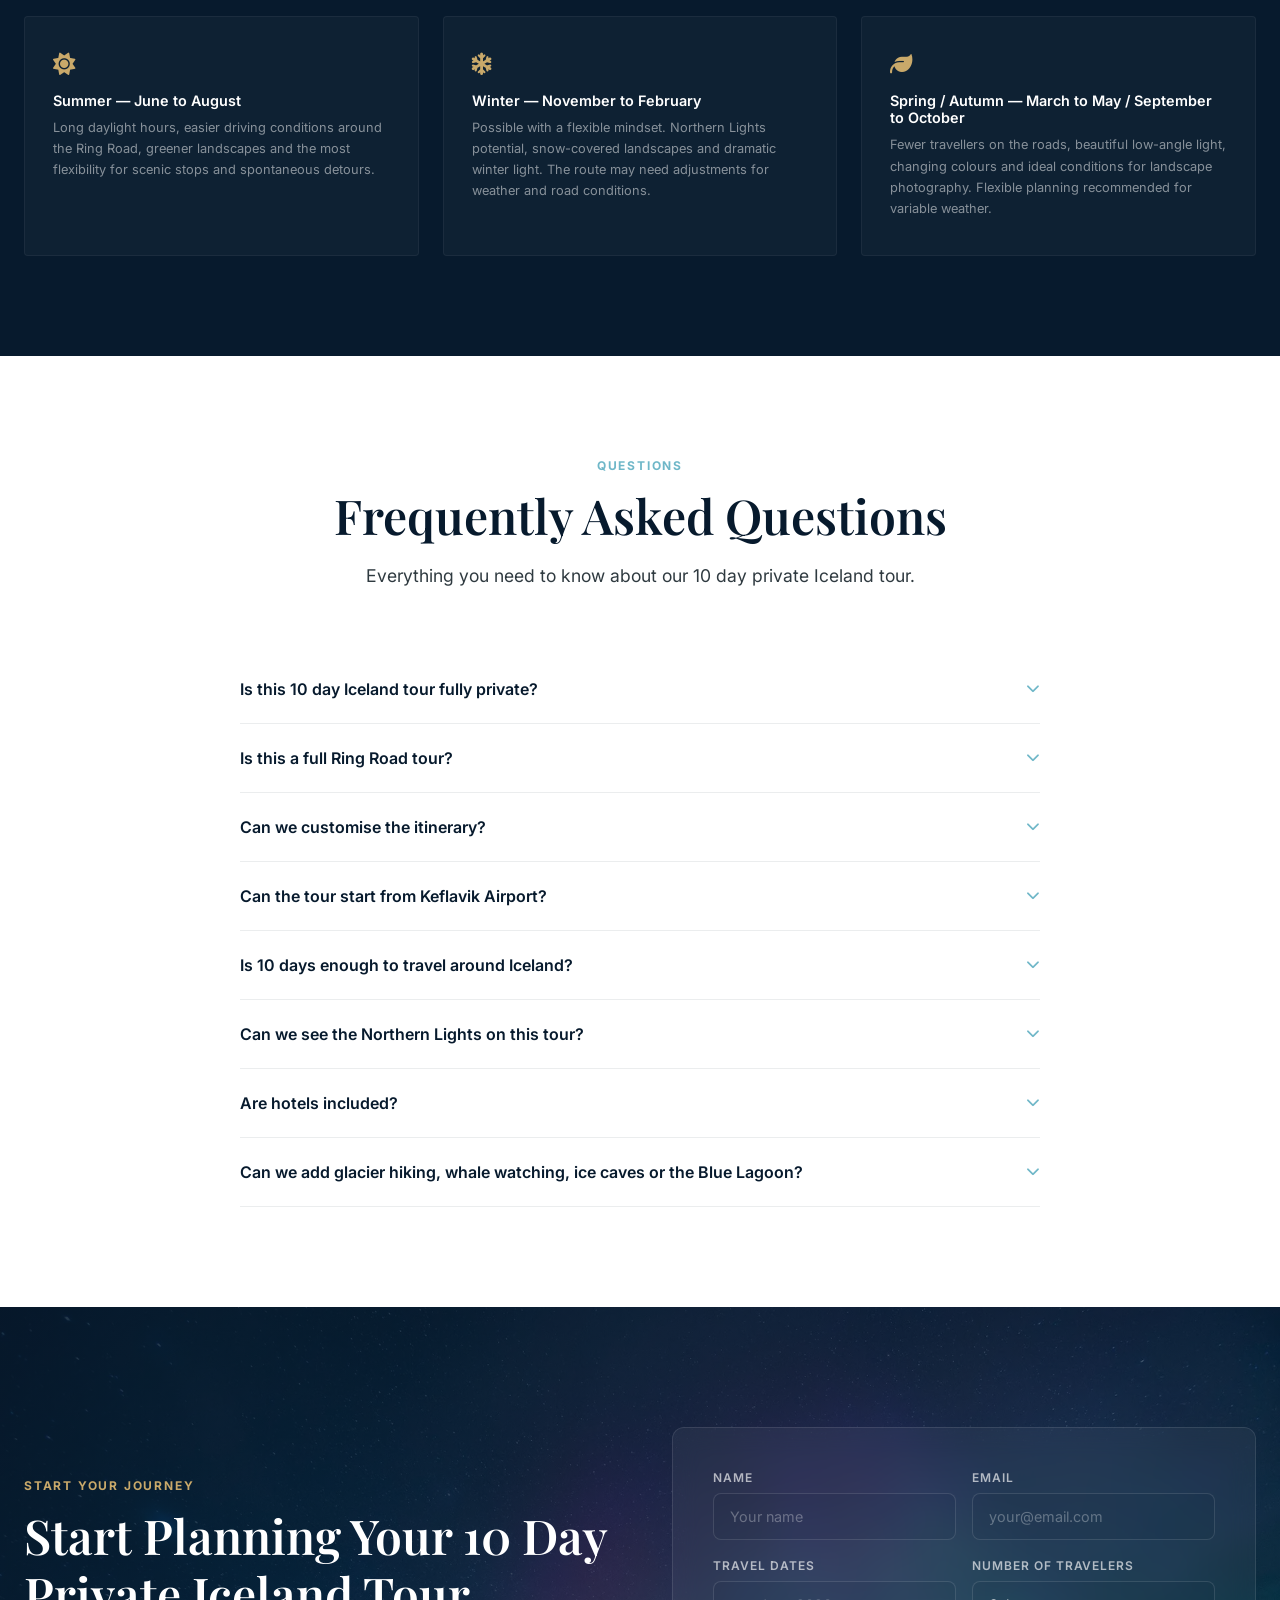
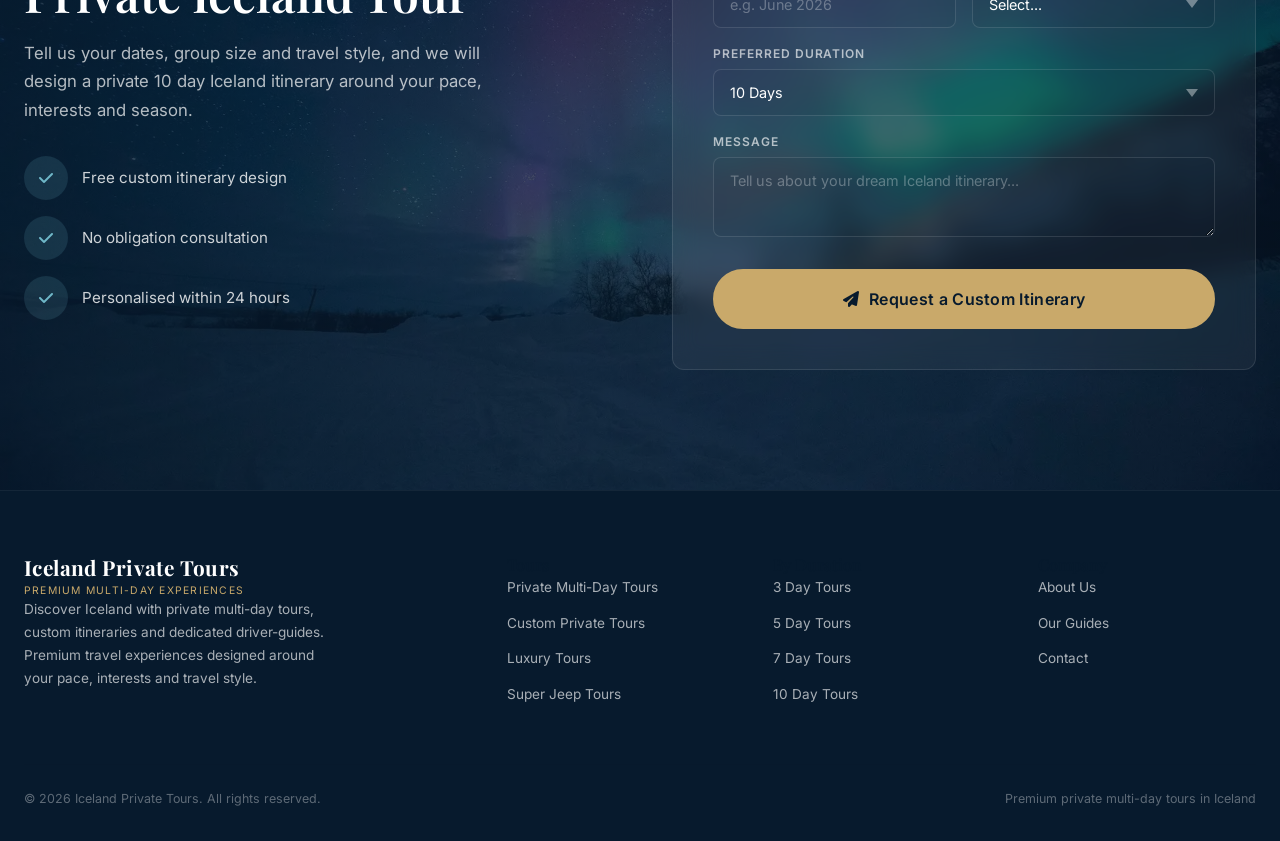
==== commit f1f54b95: "mejora semantica Changes to be committed: 	modified:   assets/css/style-day10.css 	modified:   pages" ====
--- a/pages/10-day-private-tour-iceland.html
+++ b/pages/10-day-private-tour-iceland.html
@@ -37,9 +37,11 @@
     </div>
   </header>
 
+  <main>
+
   <!-- ==================== HERO ==================== -->
   <section class="hero hero-10day">
-    <div class="hero-bg"></div>
+    <img src="../assets/images/10-day-ring-road-private-tour.webp" alt="Ring Road de Islandia en un tour privado de 10 días" class="hero-bg">
     <div class="hero-overlay"></div>
     <div class="hero-pattern"></div>
     <div class="container">
@@ -83,11 +85,12 @@
     <div class="container">
       <div class="overview-split">
         <div class="overview-image-block">
-          <div class="overview-floating-card">
+          <img src="../assets/images/ring-road-private-tour-iceland.webp" alt="Ruta completa de la Ring Road de Islandia" class="overview-image">
+          <blockquote class="overview-floating-card">
             <div class="quote-icon"><i class="fas fa-quote-left"></i></div>
             <p>Ten days gives you the freedom to experience Iceland as a complete journey, not just a collection of
               stops.</p>
-          </div>
+          </blockquote>
         </div>
         <div class="overview-text">
           <span class="section-label">Complete Iceland Journey</span>
@@ -144,27 +147,26 @@
           country's most spectacular regions in a single, seamless experience.</p>
       </div>
       <div class="route-flow">
-        <div class="region-card">
+        <article class="region-card">
           <span class="region-number">01</span>
           <div class="region-card-body">
             <div class="region-name">The Beginning</div>
             <h3>Reykjavík, Reykjanes & Golden Circle</h3>
             <p>Your Iceland journey begins with a private pickup and Iceland's most celebrated natural icons: the
               tectonic rift at Þingvellir, the erupting Geysir and the thundering Gullfoss waterfall.</p>
-            <div class="region-tags">
-              <span class="region-tag">Reykjavík</span>
-              <span class="region-tag">Keflavik</span>
-              <span class="region-tag">Reykjanes</span>
-              <span class="region-tag">Þingvellir</span>
-              <span class="region-tag">Geysir</span>
-              <span class="region-tag">Gullfoss</span>
-            </div>
-          </div>
-          <div class="region-image"
-            style="background-image: url('../assets/images/golden-circle-south-coast-private-tour.webp');"></div>
-        </div>
-
-        <div class="region-card">
+            <ul class="region-tags">
+              <li class="region-tag">Reykjavík</li>
+              <li class="region-tag">Keflavik</li>
+              <li class="region-tag">Reykjanes</li>
+              <li class="region-tag">Þingvellir</li>
+              <li class="region-tag">Geysir</li>
+              <li class="region-tag">Gullfoss</li>
+            </ul>
+          </div>
+          <img src="../assets/images/golden-circle-south-coast-private-tour.webp" alt="Golden Circle y South Coast en tour privado por Islandia" class="region-image">
+        </article>
+
+        <article class="region-card">
           <span class="region-number">02</span>
           <div class="region-card-body">
             <div class="region-name">The South</div>
@@ -172,20 +174,19 @@
             <p>Follow the dramatic south shore where waterfalls plunge from sea cliffs, black sand beaches meet the
               Atlantic and icebergs drift across Jökulsárlón Glacier Lagoon against the frozen backdrop of Vatnajökull.
             </p>
-            <div class="region-tags">
-              <span class="region-tag">Seljalandsfoss</span>
-              <span class="region-tag">Skógafoss</span>
-              <span class="region-tag">Reynisfjara</span>
-              <span class="region-tag">Skaftafell</span>
-              <span class="region-tag">Jökulsárlón</span>
-              <span class="region-tag">Diamond Beach</span>
-            </div>
-          </div>
-          <div class="region-image"
-            style="background-image: url('../assets/images/south-coast-private-tour-iceland.webp');"></div>
-        </div>
-
-        <div class="region-card">
+            <ul class="region-tags">
+              <li class="region-tag">Seljalandsfoss</li>
+              <li class="region-tag">Skógafoss</li>
+              <li class="region-tag">Reynisfjara</li>
+              <li class="region-tag">Skaftafell</li>
+              <li class="region-tag">Jökulsárlón</li>
+              <li class="region-tag">Diamond Beach</li>
+            </ul>
+          </div>
+          <img src="../assets/images/south-coast-private-tour-iceland.webp" alt="South Coast e Islandia en tour privado" class="region-image">
+        </article>
+
+        <article class="region-card">
           <span class="region-number">03</span>
           <div class="region-card-body">
             <div class="region-name">The East</div>
@@ -193,57 +194,54 @@
             <p>A quieter, more remote chapter of the journey. Wind through coastal fjords, past fishing villages and
               beneath towering mountains where the pace softens and the landscape opens into some of Iceland's most
               intimate scenery.</p>
-            <div class="region-tags">
-              <span class="region-tag">Eastfjords</span>
-              <span class="region-tag">Coastal roads</span>
-              <span class="region-tag">Fishing villages</span>
-              <span class="region-tag">Mountain passes</span>
-              <span class="region-tag">Hidden viewpoints</span>
-            </div>
-          </div>
-          <div class="region-image"
-            style="background-image: url('../assets/images/ring-road-private-tour-iceland.webp');"></div>
-        </div>
-
-        <div class="region-card">
+            <ul class="region-tags">
+              <li class="region-tag">Eastfjords</li>
+              <li class="region-tag">Coastal roads</li>
+              <li class="region-tag">Fishing villages</li>
+              <li class="region-tag">Mountain passes</li>
+              <li class="region-tag">Hidden viewpoints</li>
+            </ul>
+          </div>
+          <img src="../assets/images/ring-road-private-tour-iceland.webp" alt="Eastfjords en tour privado por la Ring Road de Islandia" class="region-image">
+        </article>
+
+        <article class="region-card">
           <span class="region-number">04</span>
           <div class="region-card-body">
             <div class="region-name">The North</div>
             <h3>Lake Mývatn & North Iceland</h3>
             <p>Enter Iceland's volcanic heartland. Geothermal vents steam beside volcanic craters, powerful waterfalls
               cascade across ancient lava and the relaxed capital of the north, Akureyri, offers a warm welcome.</p>
-            <div class="region-tags">
-              <span class="region-tag">Lake Mývatn</span>
-              <span class="region-tag">Námaskarð</span>
-              <span class="region-tag">Dimmuborgir</span>
-              <span class="region-tag">Goðafoss</span>
-              <span class="region-tag">Dettifoss</span>
-              <span class="region-tag">Akureyri</span>
-            </div>
-          </div>
-          <div class="region-image"
-            style="background-image: url('../assets/images/highlands-private-tour-iceland.webp');"></div>
-        </div>
-
-        <div class="region-card">
+            <ul class="region-tags">
+              <li class="region-tag">Lake Mývatn</li>
+              <li class="region-tag">Námaskarð</li>
+              <li class="region-tag">Dimmuborgir</li>
+              <li class="region-tag">Goðafoss</li>
+              <li class="region-tag">Dettifoss</li>
+              <li class="region-tag">Akureyri</li>
+            </ul>
+          </div>
+          <img src="../assets/images/highlands-private-tour-iceland.webp" alt="Lake Mývatn y Norte de Islandia en tour privado" class="region-image">
+        </article>
+
+        <article class="region-card">
           <span class="region-number">05</span>
           <div class="region-card-body">
             <div class="region-name">The West</div>
             <h3>West Iceland & Snæfellsnes</h3>
             <p>Close the circle on the Snæfellsnes Peninsula, where lava fields, glacier views and the iconic Kirkjufell
               mountain stand above black sand coastlines, sea cliffs and quiet fishing villages.</p>
-            <div class="region-tags">
-              <span class="region-tag">Kirkjufell</span>
-              <span class="region-tag">Arnarstapi</span>
-              <span class="region-tag">Búðakirkja</span>
-              <span class="region-tag">Snæfellsjökull</span>
-              <span class="region-tag">Lava fields</span>
-              <span class="region-tag">West Iceland</span>
-            </div>
-          </div>
-          <div class="region-image"
-            style="background-image: url('../assets/images/west-south-private-tour-iceland.webp');"></div>
-        </div>
+            <ul class="region-tags">
+              <li class="region-tag">Kirkjufell</li>
+              <li class="region-tag">Arnarstapi</li>
+              <li class="region-tag">Búðakirkja</li>
+              <li class="region-tag">Snæfellsjökull</li>
+              <li class="region-tag">Lava fields</li>
+              <li class="region-tag">West Iceland</li>
+            </ul>
+          </div>
+          <img src="../assets/images/west-south-private-tour-iceland.webp" alt="West Iceland y Snæfellsnes en tour privado" class="region-image">
+        </article>
       </div>
     </div>
   </section>
@@ -252,151 +250,151 @@
   <section class="itinerary-section" id="itinerary">
     <div class="container">
       <div class="section-header">
-        <span class="section-label" style="color: var(--gold);">Day by Day</span>
+        <span class="section-label label-gold">Day by Day</span>
         <h2 class="section-title">Your 10 Day Private Iceland Itinerary</h2>
         <p class="section-subtitle">A carefully balanced private journey that circles Iceland's most extraordinary
           landscapes with flexibility built into every day.</p>
       </div>
       <div class="itinerary-grid">
 
-        <div class="day-panel">
+        <article class="day-panel">
           <div class="day-panel-header">
             <span class="day-number">01</span>
             <h3>Arrival, Reykjavík or Reykjanes</h3>
           </div>
           <p>Private pickup from Keflavik Airport or Reykjavík. Enjoy a relaxed introduction to Iceland with Reykjavík,
             Reykjanes Peninsula, coastal landscapes or a gentle first evening.</p>
-          <div class="day-tags">
-            <span class="day-tag">Private pickup</span>
-            <span class="day-tag">Reykjavík</span>
-            <span class="day-tag">Flexible start</span>
-          </div>
-        </div>
-
-        <div class="day-panel">
+          <ul class="day-tags">
+            <li class="day-tag">Private pickup</li>
+            <li class="day-tag">Reykjavík</li>
+            <li class="day-tag">Flexible start</li>
+          </ul>
+        </article>
+
+        <article class="day-panel">
           <div class="day-panel-header">
             <span class="day-number">02</span>
             <h3>Golden Circle</h3>
           </div>
           <p>Explore Þingvellir National Park, the Geysir geothermal area and Gullfoss waterfall with your private
             driver-guide.</p>
-          <div class="day-tags">
-            <span class="day-tag">Þingvellir</span>
-            <span class="day-tag">Geysir</span>
-            <span class="day-tag">Gullfoss</span>
-          </div>
-        </div>
-
-        <div class="day-panel">
+          <ul class="day-tags">
+            <li class="day-tag">Þingvellir</li>
+            <li class="day-tag">Geysir</li>
+            <li class="day-tag">Gullfoss</li>
+          </ul>
+        </article>
+
+        <article class="day-panel">
           <div class="day-panel-header">
             <span class="day-number">03</span>
             <h3>South Coast Waterfalls and Vík</h3>
           </div>
           <p>Travel along the South Coast with stops at Seljalandsfoss, Skógafoss, volcanic viewpoints and the Vík area.
           </p>
-          <div class="day-tags">
-            <span class="day-tag">Seljalandsfoss</span>
-            <span class="day-tag">Skógafoss</span>
-            <span class="day-tag">Vík</span>
-          </div>
-        </div>
-
-        <div class="day-panel">
+          <ul class="day-tags">
+            <li class="day-tag">Seljalandsfoss</li>
+            <li class="day-tag">Skógafoss</li>
+            <li class="day-tag">Vík</li>
+          </ul>
+        </article>
+
+        <article class="day-panel">
           <div class="day-panel-header">
             <span class="day-number">04</span>
             <h3>Black Sand Beach, Skaftafell and Glacier Region</h3>
           </div>
           <p>Explore Reynisfjara Black Sand Beach, basalt columns, lava fields and continue east toward Skaftafell and
             Vatnajökull glacier landscapes.</p>
-          <div class="day-tags">
-            <span class="day-tag">Reynisfjara</span>
-            <span class="day-tag">Skaftafell</span>
-            <span class="day-tag">Vatnajökull</span>
-          </div>
-        </div>
-
-        <div class="day-panel">
+          <ul class="day-tags">
+            <li class="day-tag">Reynisfjara</li>
+            <li class="day-tag">Skaftafell</li>
+            <li class="day-tag">Vatnajökull</li>
+          </ul>
+        </article>
+
+        <article class="day-panel">
           <div class="day-panel-header">
             <span class="day-number">05</span>
             <h3>Glacier Lagoon, Diamond Beach and Eastfjords</h3>
           </div>
           <p>Visit Jökulsárlón Glacier Lagoon and Diamond Beach before continuing into the Eastfjords, where the
             landscape becomes quieter and more remote.</p>
-          <div class="day-tags">
-            <span class="day-tag">Jökulsárlón</span>
-            <span class="day-tag">Diamond Beach</span>
-            <span class="day-tag">Eastfjords</span>
-          </div>
-        </div>
-
-        <div class="day-panel">
+          <ul class="day-tags">
+            <li class="day-tag">Jökulsárlón</li>
+            <li class="day-tag">Diamond Beach</li>
+            <li class="day-tag">Eastfjords</li>
+          </ul>
+        </article>
+
+        <article class="day-panel">
           <div class="day-panel-header">
             <span class="day-number">06</span>
             <h3>Eastfjords Scenic Route</h3>
           </div>
           <p>Travel through the Eastfjords at a relaxed pace with scenic coastal roads, fishing villages, mountain
             passes and flexible hidden stops.</p>
-          <div class="day-tags">
-            <span class="day-tag">Fishing villages</span>
-            <span class="day-tag">Coastal roads</span>
-            <span class="day-tag">Mountain views</span>
-          </div>
-        </div>
-
-        <div class="day-panel">
+          <ul class="day-tags">
+            <li class="day-tag">Fishing villages</li>
+            <li class="day-tag">Coastal roads</li>
+            <li class="day-tag">Mountain views</li>
+          </ul>
+        </article>
+
+        <article class="day-panel">
           <div class="day-panel-header">
             <span class="day-number">07</span>
             <h3>Lake Mývatn and North Iceland</h3>
           </div>
           <p>Explore North Iceland's volcanic landscapes, geothermal areas and waterfalls around Lake Mývatn.</p>
-          <div class="day-tags">
-            <span class="day-tag">Mývatn</span>
-            <span class="day-tag">Námaskarð</span>
-            <span class="day-tag">Goðafoss</span>
-          </div>
-        </div>
-
-        <div class="day-panel">
+          <ul class="day-tags">
+            <li class="day-tag">Mývatn</li>
+            <li class="day-tag">Námaskarð</li>
+            <li class="day-tag">Goðafoss</li>
+          </ul>
+        </article>
+
+        <article class="day-panel">
           <div class="day-panel-header">
             <span class="day-number">08</span>
             <h3>Akureyri and Westward Landscapes</h3>
           </div>
           <p>Enjoy Akureyri and continue west across North Iceland, with flexible stops depending on season, weather and
             your interests.</p>
-          <div class="day-tags">
-            <span class="day-tag">Akureyri</span>
-            <span class="day-tag">Fjord views</span>
-            <span class="day-tag">Flexible route</span>
-          </div>
-        </div>
-
-        <div class="day-panel">
+          <ul class="day-tags">
+            <li class="day-tag">Akureyri</li>
+            <li class="day-tag">Fjord views</li>
+            <li class="day-tag">Flexible route</li>
+          </ul>
+        </article>
+
+        <article class="day-panel">
           <div class="day-panel-header">
             <span class="day-number">09</span>
             <h3>Snæfellsnes Peninsula</h3>
           </div>
           <p>Explore Snæfellsnes Peninsula, often called Iceland in miniature, with Kirkjufell, Arnarstapi, Búðakirkja,
             lava fields, sea cliffs and Snæfellsjökull glacier views.</p>
-          <div class="day-tags">
-            <span class="day-tag">Kirkjufell</span>
-            <span class="day-tag">Arnarstapi</span>
-            <span class="day-tag">Snæfellsjökull</span>
-          </div>
-        </div>
-
-        <div class="day-panel">
+          <ul class="day-tags">
+            <li class="day-tag">Kirkjufell</li>
+            <li class="day-tag">Arnarstapi</li>
+            <li class="day-tag">Snæfellsjökull</li>
+          </ul>
+        </article>
+
+        <article class="day-panel">
           <div class="day-panel-header">
             <span class="day-number">10</span>
             <h3>West Iceland, Reykjavík or Keflavik</h3>
           </div>
           <p>Return toward Reykjavík or Keflavik with a flexible final day adapted to your flight time, interests and
             preferred pace.</p>
-          <div class="day-tags">
-            <span class="day-tag">West Iceland</span>
-            <span class="day-tag">Reykjavík</span>
-            <span class="day-tag">Keflavik</span>
-          </div>
-        </div>
+          <ul class="day-tags">
+            <li class="day-tag">West Iceland</li>
+            <li class="day-tag">Reykjavík</li>
+            <li class="day-tag">Keflavik</li>
+          </ul>
+        </article>
 
       </div>
     </div>
@@ -411,49 +409,49 @@
         <p class="section-subtitle">Not every private tour is the same. Here is what sets this journey apart.</p>
       </div>
       <div class="different-grid">
-        <div class="different-card">
+        <article class="different-card">
           <div class="diff-icon"><i class="fas fa-circle"></i></div>
           <h4>A Complete Iceland Circle</h4>
           <p>Experience south, east, north and west Iceland in one seamless private journey around the island.</p>
-        </div>
-        <div class="different-card">
+        </article>
+        <article class="different-card">
           <div class="diff-icon"><i class="fas fa-clock"></i></div>
           <h4>More Regions, Less Rushing</h4>
           <p>Ten days gives you the right amount of time to explore each region without feeling pressed or rushed.</p>
-        </div>
-        <div class="different-card">
+        </article>
+        <article class="different-card">
           <div class="diff-icon"><i class="fas fa-user-tie"></i></div>
           <h4>Private Guide Throughout</h4>
           <p>Your driver-guide travels with you from day one to day ten, providing continuity and local expertise.</p>
-        </div>
-        <div class="different-card">
+        </article>
+        <article class="different-card">
           <div class="diff-icon"><i class="fas fa-wind"></i></div>
           <h4>Flexible Route Decisions</h4>
           <p>The itinerary adapts daily to weather, road conditions and your preferences, with no fixed bus schedule.
           </p>
-        </div>
-        <div class="different-card">
+        </article>
+        <article class="different-card">
           <div class="diff-icon"><i class="fas fa-cloud-sun"></i></div>
           <h4>More Weather Flexibility</h4>
           <p>With ten days, there is margin to adjust when Icelandic weather changes, without losing key experiences.
           </p>
-        </div>
-        <div class="different-card">
+        </article>
+        <article class="different-card">
           <div class="diff-icon"><i class="fas fa-camera"></i></div>
           <h4>Ideal for Photographers</h4>
           <p>Unlimited photo stops, flexible timing for golden hour and the freedom to wait for the right light.</p>
-        </div>
-        <div class="different-card">
+        </article>
+        <article class="different-card">
           <div class="diff-icon"><i class="fas fa-heart"></i></div>
           <h4>Balanced Rhythm</h4>
           <p>A comfortable balance between covering the Ring Road and enjoying genuine moments of rest and discovery.
           </p>
-        </div>
-        <div class="different-card">
+        </article>
+        <article class="different-card">
           <div class="diff-icon"><i class="fas fa-users"></i></div>
           <h4>Custom Pace for Everyone</h4>
           <p>Suitable for couples, families or small groups. The pace adjusts to you, not the other way around.</p>
-        </div>
+        </article>
       </div>
     </div>
   </section>
@@ -462,102 +460,92 @@
   <section class="landscapes-section" id="landscapes">
     <div class="container">
       <div class="section-header">
-        <span class="section-label" style="color: var(--gold);">Iceland's Collection</span>
+        <span class="section-label label-gold">Iceland's Collection</span>
         <h2 class="section-title">Signature Landscapes Across Iceland</h2>
         <p class="section-subtitle">From volcanic rifts to glacial lagoons, each region of the Ring Road brings its own
           visual language.</p>
       </div>
       <div class="landscapes-grid">
-        <div class="landscape-card">
-          <div class="landscape-bg"
-            style="background-image: url('../assets/images/golden-circle-south-coast-private-tour.webp');"></div>
+        <figure class="landscape-card">
+          <img src="../assets/images/golden-circle-south-coast-private-tour.webp" alt="Golden Circle - Þingvellir, Geysir, Gullfoss" class="landscape-bg">
           <div class="landscape-overlay"></div>
-          <div class="landscape-info">
+          <figcaption class="landscape-info">
             <h4>Golden Circle</h4>
             <span>Þingvellir, Geysir, Gullfoss</span>
-          </div>
-        </div>
-        <div class="landscape-card">
-          <div class="landscape-bg"
-            style="background-image: url('../assets/images/south-coast-private-tour-iceland.webp');"></div>
+          </figcaption>
+        </figure>
+        <figure class="landscape-card">
+          <img src="../assets/images/south-coast-private-tour-iceland.webp" alt="South Coast Waterfalls - Seljalandsfoss, Skógafoss" class="landscape-bg">
           <div class="landscape-overlay"></div>
-          <div class="landscape-info">
+          <figcaption class="landscape-info">
             <h4>South Coast Waterfalls</h4>
             <span>Seljalandsfoss, Skógafoss</span>
-          </div>
-        </div>
-        <div class="landscape-card">
-          <div class="landscape-bg"
-            style="background-image: url('../assets/images/ring-road-private-tour-iceland.webp');"></div>
+          </figcaption>
+        </figure>
+        <figure class="landscape-card">
+          <img src="../assets/images/ring-road-private-tour-iceland.webp" alt="Black Sand Beaches - Reynisfjara, basalt columns" class="landscape-bg">
           <div class="landscape-overlay"></div>
-          <div class="landscape-info">
+          <figcaption class="landscape-info">
             <h4>Black Sand Beaches</h4>
             <span>Reynisfjara, basalt columns</span>
-          </div>
-        </div>
-        <div class="landscape-card">
-          <div class="landscape-bg" style="background-image: url('../assets/images/8-day-private-tour-iceland.webp');">
-          </div>
+          </figcaption>
+        </figure>
+        <figure class="landscape-card">
+          <img src="../assets/images/8-day-private-tour-iceland.webp" alt="Glacier Lagoon - Jökulsárlón, Diamond Beach" class="landscape-bg">
           <div class="landscape-overlay"></div>
-          <div class="landscape-info">
+          <figcaption class="landscape-info">
             <h4>Glacier Lagoon</h4>
             <span>Jökulsárlón, Diamond Beach</span>
-          </div>
-        </div>
-        <div class="landscape-card">
-          <div class="landscape-bg" style="background-image: url('../assets/images/ring-road-12-days-iceland.webp');">
-          </div>
+          </figcaption>
+        </figure>
+        <figure class="landscape-card">
+          <img src="../assets/images/ring-road-12-days-iceland.webp" alt="Eastfjords - Fjords, fishing villages" class="landscape-bg">
           <div class="landscape-overlay"></div>
-          <div class="landscape-info">
+          <figcaption class="landscape-info">
             <h4>Eastfjords</h4>
             <span>Fjords, fishing villages</span>
-          </div>
-        </div>
-        <div class="landscape-card">
-          <div class="landscape-bg"
-            style="background-image: url('../assets/images/highlands-private-tour-iceland.webp');"></div>
+          </figcaption>
+        </figure>
+        <figure class="landscape-card">
+          <img src="../assets/images/highlands-private-tour-iceland.webp" alt="Lake Mývatn - Volcanic landscapes, geothermal" class="landscape-bg">
           <div class="landscape-overlay"></div>
-          <div class="landscape-info">
+          <figcaption class="landscape-info">
             <h4>Lake Mývatn</h4>
             <span>Volcanic landscapes, geothermal</span>
-          </div>
-        </div>
-        <div class="landscape-card">
-          <div class="landscape-bg" style="background-image: url('../assets/images/summer-private-tour-iceland.webp');">
-          </div>
+          </figcaption>
+        </figure>
+        <figure class="landscape-card">
+          <img src="../assets/images/summer-private-tour-iceland.webp" alt="North Iceland - Akureyri, Goðafoss, Dettifoss" class="landscape-bg">
           <div class="landscape-overlay"></div>
-          <div class="landscape-info">
+          <figcaption class="landscape-info">
             <h4>North Iceland</h4>
             <span>Akureyri, Goðafoss, Dettifoss</span>
-          </div>
-        </div>
-        <div class="landscape-card">
-          <div class="landscape-bg"
-            style="background-image: url('../assets/images/west-south-private-tour-iceland.webp');"></div>
+          </figcaption>
+        </figure>
+        <figure class="landscape-card">
+          <img src="../assets/images/west-south-private-tour-iceland.webp" alt="Snæfellsnes - Kirkjufell, Arnarstapi" class="landscape-bg">
           <div class="landscape-overlay"></div>
-          <div class="landscape-info">
+          <figcaption class="landscape-info">
             <h4>Snæfellsnes</h4>
             <span>Kirkjufell, Arnarstapi</span>
-          </div>
-        </div>
-        <div class="landscape-card">
-          <div class="landscape-bg"
-            style="background-image: url('../assets/images/private-tours-from-keflavik-airport.webp');"></div>
+          </figcaption>
+        </figure>
+        <figure class="landscape-card">
+          <img src="../assets/images/private-tours-from-keflavik-airport.webp" alt="Reykjanes Peninsula - Lava fields, coastal scenery" class="landscape-bg">
           <div class="landscape-overlay"></div>
-          <div class="landscape-info">
+          <figcaption class="landscape-info">
             <h4>Reykjanes Peninsula</h4>
             <span>Lava fields, coastal scenery</span>
-          </div>
-        </div>
-        <div class="landscape-card">
-          <div class="landscape-bg" style="background-image: url('../assets/images/luxury-private-tour-iceland.webp');">
-          </div>
+          </figcaption>
+        </figure>
+        <figure class="landscape-card">
+          <img src="../assets/images/luxury-private-tour-iceland.webp" alt="Private Driver-Guide - Your local expert throughout" class="landscape-bg">
           <div class="landscape-overlay"></div>
-          <div class="landscape-info">
+          <figcaption class="landscape-info">
             <h4>Private Driver-Guide</h4>
             <span>Your local expert throughout</span>
-          </div>
-        </div>
+          </figcaption>
+        </figure>
       </div>
     </div>
   </section>
@@ -566,7 +554,7 @@
   <section class="why-10day" id="custom">
     <div class="container">
       <div class="section-header">
-        <span class="section-label" style="color: var(--gold);">The Perfect Duration</span>
+        <span class="section-label label-gold">The Perfect Duration</span>
         <h2 class="section-title">Why Choose a 10 Day Private Tour?</h2>
         <p class="section-subtitle">Ten days is the ideal duration for a complete, unhurried private journey around
           Iceland's Ring Road.</p>
@@ -656,51 +644,51 @@
           interests.</p>
       </div>
       <div class="exp-grid">
-        <div class="exp-card">
+        <article class="exp-card">
           <i class="fas fa-icicles"></i>
           <h4>Glacier Hiking</h4>
           <p>Walk the ancient ice with a certified guide across crevasses and blue ice formations.</p>
-        </div>
-        <div class="exp-card">
+        </article>
+        <article class="exp-card">
           <i class="fas fa-mountain"></i>
           <h4>Ice Cave Visit</h4>
           <p>Step inside Iceland's natural ice caves during the winter months.</p>
-        </div>
-        <div class="exp-card">
+        </article>
+        <article class="exp-card">
           <i class="fas fa-star"></i>
           <h4>Northern Lights Hunting</h4>
           <p>Chase the aurora with flexible routing and real-time forecasts.</p>
-        </div>
-        <div class="exp-card">
+        </article>
+        <article class="exp-card">
           <i class="fas fa-hot-tub"></i>
           <h4>Blue Lagoon or Geothermal Spa</h4>
           <p>Relax in Iceland's iconic geothermal waters along your route.</p>
-        </div>
-        <div class="exp-card">
+        </article>
+        <article class="exp-card">
           <i class="fas fa-fish"></i>
           <h4>Whale Watching in North Iceland</h4>
           <p>Board a boat from Akureyri or Húsavík to see whales in their natural habitat.</p>
-        </div>
-        <div class="exp-card">
+        </article>
+        <article class="exp-card">
           <i class="fas fa-horse-head"></i>
           <h4>Horse Riding</h4>
           <p>Ride the unique Icelandic horse through volcanic landscapes and coastal trails.</p>
-        </div>
-        <div class="exp-card">
+        </article>
+        <article class="exp-card">
           <i class="fas fa-camera"></i>
           <h4>Photography-Focused Stops</h4>
           <p>Extended golden hour and blue hour stops designed around the best light.</p>
-        </div>
-        <div class="exp-card">
+        </article>
+        <article class="exp-card">
           <i class="fas fa-bed"></i>
           <h4>Luxury Accommodation</h4>
           <p>We recommend and arrange premium lodging that matches the character of your journey.</p>
-        </div>
-        <div class="exp-card">
+        </article>
+        <article class="exp-card">
           <i class="fas fa-truck"></i>
           <h4>Super Jeep Upgrade</h4>
           <p>Access remote terrain, river crossings and Highland roads with a modified Super Jeep.</p>
-        </div>
+        </article>
       </div>
       <p class="exp-note"><i class="fas fa-info-circle"></i> Optional experiences depend on season, availability and
         weather conditions.</p>
@@ -711,13 +699,13 @@
   <section class="driver-section-10">
     <div class="container">
       <div class="section-header">
-        <span class="section-label" style="color: var(--gold);">Your Guide</span>
+        <span class="section-label label-gold">Your Guide</span>
         <h2 class="section-title">Travel the Ring Road With Your Own Private Driver-Guide</h2>
         <p class="section-subtitle">A private driver-guide transforms a good road trip into the journey of a lifetime.
         </p>
       </div>
       <div class="driver-10-grid">
-        <div class="driver-10-image"></div>
+        <img src="../assets/images/private-driver-guide-iceland.webp" alt="Guía conductor privado en Islandia" class="driver-10-image">
         <div class="driver-10-text">
           <p>No large groups. No crowded buses. No rigid schedules set by someone who does not know you. A private
             driver-guide means every kilometre of the Ring Road is driven at your rhythm, with someone who knows the
@@ -744,8 +732,8 @@
         </p>
       </div>
       <div class="incl-grid">
-        <div class="incl-col">
-          <h3><i class="fas fa-check-circle" style="color: var(--aurora); margin-right: 8px;"></i> Included</h3>
+        <article class="incl-col">
+          <h3><i class="fas fa-check-circle icon-included"></i> Included</h3>
           <ul>
             <li><i class="fas fa-check"></i> Private driver-guide</li>
             <li><i class="fas fa-check"></i> Private vehicle for the full tour</li>
@@ -754,9 +742,9 @@
             <li><i class="fas fa-check"></i> Flexible route adjustments</li>
             <li><i class="fas fa-check"></i> Support before the trip</li>
           </ul>
-        </div>
-        <div class="incl-col">
-          <h3><i class="fas fa-times-circle" style="color: #c0392b; opacity: 0.45; margin-right: 8px;"></i> Not Included
+        </article>
+        <article class="incl-col">
+          <h3><i class="fas fa-times-circle icon-excluded"></i> Not Included
           </h3>
           <ul>
             <li><i class="fas fa-times"></i> Accommodation unless arranged</li>
@@ -766,7 +754,7 @@
             <li><i class="fas fa-times"></i> Travel insurance</li>
             <li><i class="fas fa-times"></i> Entrance fees where applicable</li>
           </ul>
-        </div>
+        </article>
       </div>
     </div>
   </section>
@@ -775,36 +763,36 @@
   <section class="best-time-section">
     <div class="container">
       <div class="section-header">
-        <span class="section-label" style="color: var(--gold);">Seasonal Guide</span>
+        <span class="section-label label-gold">Seasonal Guide</span>
         <h2 class="section-title">Best Time for a 10 Day Iceland Tour</h2>
         <p class="section-subtitle">A private 10 day Ring Road journey can be enjoyed throughout the year, with each
           season offering distinct advantages.</p>
       </div>
       <div class="season-grid">
-        <div class="season-card">
+        <article class="season-card">
           <i class="fas fa-sun"></i>
           <h4>Summer — June to August</h4>
           <p>Long daylight hours, easier driving conditions around the Ring Road, greener landscapes and the most
             flexibility for scenic stops and spontaneous detours.</p>
-        </div>
-        <div class="season-card">
+        </article>
+        <article class="season-card">
           <i class="fas fa-snowflake"></i>
           <h4>Winter — November to February</h4>
           <p>Possible with a flexible mindset. Northern Lights potential, snow-covered landscapes and dramatic winter
             light. The route may need adjustments for weather and road conditions.</p>
-        </div>
-        <div class="season-card">
+        </article>
+        <article class="season-card">
           <i class="fas fa-leaf"></i>
           <h4>Spring / Autumn — March to May / September to October</h4>
           <p>Fewer travellers on the roads, beautiful low-angle light, changing colours and ideal conditions for
             landscape photography. Flexible planning recommended for variable weather.</p>
-        </div>
+        </article>
       </div>
     </div>
   </section>
 
   <!-- ==================== FAQ ==================== -->
-  <section class="section" style="background: var(--white);" id="faq">
+  <section class="section bg-white" id="faq">
     <div class="container">
       <div class="section-header">
         <span class="section-label">Questions</span>
@@ -812,7 +800,7 @@
         <p class="section-subtitle">Everything you need to know about our 10 day private Iceland tour.</p>
       </div>
       <div class="faq-list">
-        <div class="faq-item">
+        <article class="faq-item">
           <button class="faq-question">
             Is this 10 day Iceland tour fully private?
             <i class="fas fa-chevron-down"></i>
@@ -821,8 +809,8 @@
             <p>Yes. This is a fully private tour designed exclusively for your group. You will not share your
               driver-guide, vehicle or itinerary with anyone outside your travel party.</p>
           </div>
-        </div>
-        <div class="faq-item">
+        </article>
+        <article class="faq-item">
           <button class="faq-question">
             Is this a full Ring Road tour?
             <i class="fas fa-chevron-down"></i>
@@ -831,8 +819,8 @@
             <p>Yes. This private journey follows a complete route around Iceland, connecting the Golden Circle, South
               Coast, Eastfjords, North Iceland and Snæfellsnes Peninsula in one seamless circle.</p>
           </div>
-        </div>
-        <div class="faq-item">
+        </article>
+        <article class="faq-item">
           <button class="faq-question">
             Can we customise the itinerary?
             <i class="fas fa-chevron-down"></i>
@@ -841,8 +829,8 @@
             <p>Absolutely. The itinerary is fully flexible and can be adapted around your travel dates, interests,
               preferred pace, accommodation choices and seasonal conditions.</p>
           </div>
-        </div>
-        <div class="faq-item">
+        </article>
+        <article class="faq-item">
           <button class="faq-question">
             Can the tour start from Keflavik Airport?
             <i class="fas fa-chevron-down"></i>
@@ -851,8 +839,8 @@
             <p>Yes. The tour can begin directly from Keflavik Airport or from your accommodation in Reykjavík, depending
               on your arrival plans and preferred pacing.</p>
           </div>
-        </div>
-        <div class="faq-item">
+        </article>
+        <article class="faq-item">
           <button class="faq-question">
             Is 10 days enough to travel around Iceland?
             <i class="fas fa-chevron-down"></i>
@@ -861,8 +849,8 @@
             <p>Yes. Ten days is an excellent duration for a private Ring Road experience, offering a comfortable balance
               between covering the full island and enjoying each region without feeling rushed.</p>
           </div>
-        </div>
-        <div class="faq-item">
+        </article>
+        <article class="faq-item">
           <button class="faq-question">
             Can we see the Northern Lights on this tour?
             <i class="fas fa-chevron-down"></i>
@@ -871,8 +859,8 @@
             <p>Northern Lights sightings depend on solar activity, weather and cloud cover. However, a private tour
               allows your guide to monitor conditions and adjust evening plans when aurora opportunities arise.</p>
           </div>
-        </div>
-        <div class="faq-item">
+        </article>
+        <article class="faq-item">
           <button class="faq-question">
             Are hotels included?
             <i class="fas fa-chevron-down"></i>
@@ -881,8 +869,8 @@
             <p>Accommodation is not automatically included, but we can recommend and arrange overnight stays that match
               your travel style and budget preferences along the route.</p>
           </div>
-        </div>
-        <div class="faq-item">
+        </article>
+        <article class="faq-item">
           <button class="faq-question">
             Can we add glacier hiking, whale watching, ice caves or the Blue Lagoon?
             <i class="fas fa-chevron-down"></i>
@@ -891,7 +879,7 @@
             <p>Yes. Optional experiences such as glacier hiking, whale watching in the north, ice cave visits and
               geothermal spa stops can all be included depending on season and availability.</p>
           </div>
-        </div>
+        </article>
       </div>
     </div>
   </section>
@@ -903,33 +891,30 @@
     <div class="container">
       <div class="final-cta-content">
         <div class="final-cta-text">
-          <span class="section-label" style="color: var(--gold);">Start Your Journey</span>
+          <span class="section-label label-gold">Start Your Journey</span>
           <h2 class="section-title">Start Planning Your 10 Day Private Iceland Tour</h2>
           <p>Tell us your dates, group size and travel style, and we will design a private 10 day Iceland itinerary
             around your pace, interests and season.</p>
-          <div style="display: flex; flex-direction: column; gap: 16px;">
-            <div style="display: flex; align-items: center; gap: 14px;">
-              <div
-                style="width: 44px; height: 44px; border-radius: 50%; background: rgba(111,183,200,0.15); display: flex; align-items: center; justify-content: center; flex-shrink: 0;">
-                <i class="fas fa-check" style="color: var(--glacier); font-size: 1rem;"></i>
+          <ul class="cta-benefits-list">
+            <li class="cta-benefit-item">
+              <div class="cta-benefit-icon">
+                <i class="fas fa-check"></i>
               </div>
-              <span style="color: rgba(255,255,255,0.8); font-size: 0.95rem;">Free custom itinerary design</span>
-            </div>
-            <div style="display: flex; align-items: center; gap: 14px;">
-              <div
-                style="width: 44px; height: 44px; border-radius: 50%; background: rgba(111,183,200,0.15); display: flex; align-items: center; justify-content: center; flex-shrink: 0;">
-                <i class="fas fa-check" style="color: var(--glacier); font-size: 1rem;"></i>
+              <span class="cta-benefit-text">Free custom itinerary design</span>
+            </li>
+            <li class="cta-benefit-item">
+              <div class="cta-benefit-icon">
+                <i class="fas fa-check"></i>
               </div>
-              <span style="color: rgba(255,255,255,0.8); font-size: 0.95rem;">No obligation consultation</span>
-            </div>
-            <div style="display: flex; align-items: center; gap: 14px;">
-              <div
-                style="width: 44px; height: 44px; border-radius: 50%; background: rgba(111,183,200,0.15); display: flex; align-items: center; justify-content: center; flex-shrink: 0;">
-                <i class="fas fa-check" style="color: var(--glacier); font-size: 1rem;"></i>
+              <span class="cta-benefit-text">No obligation consultation</span>
+            </li>
+            <li class="cta-benefit-item">
+              <div class="cta-benefit-icon">
+                <i class="fas fa-check"></i>
               </div>
-              <span style="color: rgba(255,255,255,0.8); font-size: 0.95rem;">Personalised within 24 hours</span>
-            </div>
-          </div>
+              <span class="cta-benefit-text">Personalised within 24 hours</span>
+            </li>
+          </ul>
         </div>
         <form class="cta-form">
           <div class="form-row">
@@ -988,53 +973,53 @@
     </div>
   </section>
 
+  </main>
+
   <!-- ==================== FOOTER ==================== -->
-  <footer class="footer" aria-label="Site footer">
-			<div class="container">
-				<div class="footer-grid">
-					<div class="footer-brand">
-						<a href="/" class="logo"> Iceland Private Tours <span>Premium Multi-Day Experiences</span> </a>
-						<p>
-							Discover Iceland with private multi-day tours, custom itineraries
-							and dedicated driver-guides. Premium travel experiences designed
-							around your pace, interests and travel style.
-						</p>
-					</div>
-					<nav aria-labelledby="footer-tours-heading">
-						<h2 class="footer-heading" id="footer-tours-heading">Tours</h2>
-						<ul class="footer-links">
-							<li><a href="#contact">Private Multi-Day Tours</a></li>
-							<li><a href="#contact">Custom Private Tours</a></li>
-							<li><a href="#contact">Luxury Tours</a></li>
-							<li><a href="#contact">Super Jeep Tours</a></li>
-						</ul>
-					</nav>
-					<nav aria-labelledby="footer-duration-heading">
-						<h2 class="footer-heading" id="footer-duration-heading"> By Duration </h2>
-						<ul class="footer-links">
-							<li> <a href="pages/3-day-private-tour-iceland.html">3 Day Tours</a> </li>
-							<li> <a href="pages/5-day-private-tour-iceland.html">5 Day Tours</a> </li>
-							<li> <a href="pages/7-day-private-tour-iceland.html">7 Day Tours</a> </li>
-							<li> <a href="pages/10-day-private-tour-iceland.html">10 Day Tours</a> </li>
-						</ul>
-					</nav>
-					<nav aria-labelledby="footer-company-heading">
-						<h2 class="footer-heading" id="footer-company-heading">Company</h2>
-						<ul class="footer-links">
-							<li><a href="#contact">About Us</a></li>
-							<li><a href="#contact">Our Guides</a></li>
-							<li><a href="#contact">Our Vehicles</a></li>
-							<li><a href="#contact">How to Book</a></li>
-							<li><a href="#contact">Contact</a></li>
-						</ul>
-					</nav>
-				</div>
-				<div class="footer-bottom">
-					<p>&copy; 2026 Iceland Private Tours. All rights reserved.</p>
-					<p>Premium private multi-day tours in Iceland</p>
-				</div>
-			</div>
-		</footer>
+  <footer class="footer">
+    <div class="container">
+      <div class="footer-grid">
+        <div class="footer-brand">
+          <a href="../index.html" class="logo">
+            Iceland Private Tours
+            <span>Premium Multi-Day Experiences</span>
+          </a>
+          <p>Discover Iceland with private multi-day tours, custom itineraries and dedicated driver-guides. Premium
+            travel experiences designed around your pace, interests and travel style.</p>
+        </div>
+        <div>
+          <h4>Tours</h4>
+          <ul class="footer-links">
+            <li><a href="../index.html">Private Multi-Day Tours</a></li>
+            <li><a href="../index.html">Custom Private Tours</a></li>
+            <li><a href="../index.html">Luxury Tours</a></li>
+            <li><a href="../index.html">Super Jeep Tours</a></li>
+          </ul>
+        </div>
+        <div>
+          <h4>By Duration</h4>
+          <ul class="footer-links">
+            <li><a href="3-day-private-tour-iceland.html">3 Day Tours</a></li>
+            <li><a href="5-day-private-tour-iceland.html">5 Day Tours</a></li>
+            <li><a href="../index.html">7 Day Tours</a></li>
+            <li><a href="../index.html">10 Day Tours</a></li>
+          </ul>
+        </div>
+        <div>
+          <h4>Company</h4>
+          <ul class="footer-links">
+            <li><a href="#">About Us</a></li>
+            <li><a href="#">Our Guides</a></li>
+            <li><a href="#">Contact</a></li>
+          </ul>
+        </div>
+      </div>
+      <div class="footer-bottom">
+        <p>&copy; 2026 Iceland Private Tours. All rights reserved.</p>
+        <p>Premium private multi-day tours in Iceland</p>
+      </div>
+    </div>
+  </footer>
 
   <script src="../assets/js/main.js"></script>
 </body>
--- a/assets/css/style.css
+++ b/assets/css/style.css
@@ -15,10 +15,7 @@
 ======================================================*/
 
 :root {
-  /* ==========================================================================
-     COLORS
-     ========================================================================== */
-
+  /* COLORS */
   --navy: #071A2D;
   --ice: #F4F8FA;
   --glacier: #6FB7C8;
@@ -27,54 +24,36 @@
   --aurora: #7FD8A8;
   --white: #FFFFFF;
 
-  /* ==========================================================================
-     RGB COLORS
-     ========================================================================== */
-
+  /* RGB COLORS */
   --navy-rgb: 7, 26, 45;
   --glacier-rgb: 111, 183, 200;
   --gold-rgb: 201, 169, 106;
   --white-rgb: 255, 255, 255;
 
-  /* ==========================================================================
-     SEMANTIC COLORS
-     ========================================================================== */
-
+  /* SEMANTIC COLORS */
   --navy-light: rgba(var(--navy-rgb), 0.85);
   --gold-light: rgba(var(--gold-rgb), 0.15);
   --glacier-light: rgba(var(--glacier-rgb), 0.10);
 
-  /* ==========================================================================
-     SHADOWS
-     ========================================================================== */
-
+  /* SHADOWS */
   --shadow-sm: 0 2px 8px rgba(var(--navy-rgb), 0.06);
   --shadow-md: 0 8px 32px rgba(var(--navy-rgb), 0.10);
   --shadow-lg: 0 16px 48px rgba(var(--navy-rgb), 0.15);
 
-  /* ==========================================================================
-     BORDER RADIUS
-     ========================================================================== */
-
+  /* BORDER RADIUS */
   --radius-sm: 8px;
   --radius-md: 12px;
   --radius-lg: 20px;
 
-  /* ==========================================================================
-     TRANSITIONS
-     ========================================================================== */
-
+  /* TRANSITIONS */
   --transition: all 0.3s cubic-bezier(0.4, 0, 0.2, 1);
 
-  /* ==========================================================================
-     PAGE-SPECIFIC BACKGROUND IMAGES
-     ========================================================================== */
-
+  /* PAGE-SPECIFIC BACKGROUND IMAGES */
   --hero-bg-image-3-day: url('../images/3-day-golden-circle-private-tour.webp');
 }
 
 /*======================================================
-  UTILITIES
+  BASE
 ======================================================*/
 
 html {
@@ -114,7 +93,9 @@
   transition: var(--transition);
 }
 
-/* ========== UTILITY CLASSES ========== */
+/*======================================================
+  LAYOUT
+======================================================*/
 
 .container {
   max-width: 1280px;
@@ -125,6 +106,55 @@
 .section {
   padding: 100px;
 }
+
+.section-header {
+  text-align: center;
+  margin-bottom: 64px;
+}
+
+.section-header .section-subtitle {
+  margin: 0 auto;
+}
+
+.section-dark {
+  background: var(--navy);
+}
+
+.section-dark .section-title {
+  color: var(--white);
+}
+
+.section-dark .section-subtitle {
+  color: rgba(var(--white-rgb), 0.65);
+}
+
+.section-white {
+  background: var(--white);
+}
+
+/* Grids Structuring */
+.grid {
+  display: grid;
+  gap: 24px;
+  margin: 0;
+  padding: 0;
+  list-style: none;
+}
+
+.two-column-grid { grid-template-columns: repeat(2, 1fr); }
+.three-column-grid { grid-template-columns: repeat(3, 1fr); }
+.four-column-grid { grid-template-columns: repeat(4, 1fr); }
+
+/* Force equal height for cards inside these grids */
+.four-column-grid > li > article,
+.three-column-grid > li > article,
+.two-column-grid > li > article {
+  height: 100%;
+}
+
+/*======================================================
+  COMPONENTS
+======================================================*/
 
 .section-label {
   font-family: 'Inter', sans-serif;
@@ -151,36 +181,11 @@
   font-weight: 400;
 }
 
-.section-header {
-  text-align: center;
-  margin-bottom: 64px;
-}
-
-.section-header .section-subtitle {
-  margin: 0 auto;
-}
-
-.section-dark {
-  background: var(--navy);
-}
-
-.section-dark .section-title {
-  color: var(--white);
-}
-
-.section-dark .section-subtitle {
-  color: rgba(var(--white-rgb), .65);
-}
-
-.section-white {
-  background: var(--white);
-}
-
 .text_gold {
   color: var(--gold);
 }
 
-
+/* Cards */
 .card {
   background: var(--white);
   border-radius: var(--radius-md);
@@ -189,32 +194,23 @@
   flex-direction: column;
   transition: var(--transition);
   box-shadow: var(--shadow-sm);
-  border: 1px solid rgba(var(--navy-rgb), .04);
+  border: 1px solid rgba(var(--navy-rgb), 0.04);
 }
 
 .card:hover {
   transform: translateY(-4px);
   box-shadow: var(--shadow-md);
-  border-color: rgba(var(--glacier-rgb), .18);
-}
-
-.card_grid{
-  list-style: none;
-  margin: 0;
-  padding: 0;
-  display: grid;
-  grid-template-columns: repeat(3, 1fr);
-  gap: 24px;
-}
-
-.card-media img{
-    width:100%;
-    height:100%;
-    display:block;
-    object-fit:cover;
-}
-
-.card-image{
+  border-color: rgba(var(--glacier-rgb), 0.18);
+}
+
+.card-media img {
+  width: 100%;
+  height: 100%;
+  display: block;
+  object-fit: cover;
+}
+
+.card-image {
   height: 160px;
   position: relative;
   overflow: hidden;
@@ -240,7 +236,18 @@
   margin-bottom: 16px;
   flex: 1;
 }
-/* ========== BUTTONS ========== */
+
+/* Image aspect-ratio classes */
+.img-ratio-6-7 { aspect-ratio: 6 / 7; }
+.img-ratio-2-1 { aspect-ratio: 2 / 1; }
+.img-ratio-5-2 { aspect-ratio: 5 / 2; }
+.img-ratio-20-9 { aspect-ratio: 20 / 9; }
+.img-ratio-6-5 { aspect-ratio: 6 / 5; }
+
+
+/*======================================================
+  BUTTONS
+======================================================*/
 
 .btn {
   display: inline-flex;
@@ -268,18 +275,18 @@
   color: var(--white);
   border-color: var(--white);
   transform: translateY(-2px);
-  box-shadow: 0 8px 24px rgba(201, 169, 106, 0.3);
+  box-shadow: 0 8px 24px rgba(var(--gold-rgb), 0.3);
 }
 
 .btn-secondary {
   background: transparent;
   color: var(--white);
-  border-color: rgba(255, 255, 255, 0.4);
+  border-color: rgba(var(--white-rgb), 0.4);
 }
 
 .btn-secondary:hover {
   border-color: var(--white);
-  background: rgba(255, 255, 255, 0.1);
+  background: rgba(var(--white-rgb), 0.1);
   transform: translateY(-2px);
 }
 
@@ -293,7 +300,7 @@
   background: var(--glacier);
   color: var(--white);
   transform: translateY(-2px);
-  box-shadow: 0 8px 24px rgba(111, 183, 200, 0.3);
+  box-shadow: 0 8px 24px rgba(var(--glacier-rgb), 0.3);
 }
 
 .btn-gold-outline {
@@ -319,7 +326,9 @@
   transform: translateY(-2px);
 }
 
-/* ========== HEADER ========== */
+/*======================================================
+  HEADER
+======================================================*/
 
 .header {
   position: fixed;
@@ -429,7 +438,9 @@
   padding: 4px;
 }
 
-/* ========== HERO ========== */
+/*======================================================
+  HERO
+======================================================*/
 
 .hero {
   position: relative;
@@ -454,14 +465,14 @@
 .hero-overlay {
   position: absolute;
   inset: 0;
-  background: linear-gradient(135deg, rgba(7, 26, 45, 0.82) 0%, rgba(7, 26, 45, 0.45) 50%, rgba(7, 26, 45, 0.7) 100%);
+  background: linear-gradient(135deg, rgba(var(--navy-rgb), 0.82) 0%, rgba(var(--navy-rgb), 0.45) 50%, rgba(var(--navy-rgb), 0.7) 100%);
 }
 
 .hero-pattern {
   position: absolute;
   inset: 0;
-  background-image: radial-gradient(circle at 20% 50%, rgba(111, 183, 200, 0.08) 0%, transparent 50%),
-    radial-gradient(circle at 80% 20%, rgba(201, 169, 106, 0.05) 0%, transparent 50%);
+  background-image: radial-gradient(circle at 20% 50%, rgba(var(--glacier-rgb), 0.08) 0%, transparent 50%),
+    radial-gradient(circle at 80% 20%, rgba(var(--gold-rgb), 0.05) 0%, transparent 50%);
 }
 
 .hero .container {
@@ -481,11 +492,11 @@
   text-transform: uppercase;
   letter-spacing: 0.2em;
   color: var(--gold);
-  background: rgba(201, 169, 106, 0.15);
+  background: rgba(var(--gold-rgb), 0.15);
   padding: 8px 20px;
   border-radius: 50px;
   margin-bottom: 28px;
-  border: 1px solid rgba(201, 169, 106, 0.2);
+  border: 1px solid rgba(var(--gold-rgb), 0.2);
 }
 
 .hero h1 {
@@ -520,6 +531,9 @@
   font-size: 0.85rem;
   color: rgba(var(--white-rgb), 0.65);
   font-weight: 400;
+  list-style: none;
+  margin: 0;
+  padding: 0;
 }
 
 .hero-trust i {
@@ -527,7 +541,9 @@
   font-size: 0.7rem;
 }
 
-/* ========== INTRO ========== */
+/*======================================================
+  INTRO
+======================================================*/
 
 .intro {
   background: var(--ice);
@@ -569,27 +585,6 @@
   margin-top: 32px;
   padding: 0;
   list-style: none;
-}
-
-/* Image aspect-ratio classes (replace inline width/height attributes) */
-.img-ratio-6-7 {
-  aspect-ratio: 6 / 7;
-}
-
-.img-ratio-2-1 {
-  aspect-ratio: 2 / 1;
-}
-
-.img-ratio-5-2 {
-  aspect-ratio: 5 / 2;
-}
-
-.img-ratio-20-9 {
-  aspect-ratio: 20 / 9;
-}
-
-.img-ratio-6-5 {
-  aspect-ratio: 6 / 5;
 }
 
 .intro-keyword {
@@ -636,11 +631,11 @@
   display: flex;
   align-items: center;
   gap: 12px;
-  background: rgba(7, 26, 45, 0.9);
+  background: rgba(var(--navy-rgb), 0.9);
   backdrop-filter: blur(12px);
   padding: 16px 24px;
   border-radius: var(--radius-sm);
-  border: 1px solid rgba(255, 255, 255, 0.1);
+  border: 1px solid rgba(var(--white-rgb), 0.1);
 }
 
 .intro-badge i {
@@ -662,7 +657,9 @@
   margin-top: 2px;
 }
 
-/* ========== FEATURED TOURS ========== */
+/*======================================================
+  FEATURED TOURS
+======================================================*/
 
 .featured::before {
   content: '';
@@ -671,30 +668,12 @@
   left: 0;
   right: 0;
   height: 1px;
-  background: linear-gradient(90deg, transparent, rgba(201, 169, 106, 0.4), transparent);
-}
-
-.featured .section-title,
-.featured .section-subtitle {
-  color: var(--white);
-}
-
-.featured .section-subtitle {
-  color: rgba(var(--white-rgb), 0.65);
-}
-
-.featured-grid {
-  list-style: none;
-  margin: 0;
-  padding: 0;
-  display: grid;
-  grid-template-columns: repeat(4, 1fr);
-  gap: 24px;
+  background: linear-gradient(90deg, transparent, rgba(var(--gold-rgb), 0.4), transparent);
 }
 
 .tour-card {
-  background: rgba(255, 255, 255, 0.04);
-  border: 1px solid rgba(255, 255, 255, 0.08);
+  background: rgba(var(--white-rgb), 0.04);
+  border: 1px solid rgba(var(--white-rgb), 0.08);
   border-radius: var(--radius-md);
   overflow: hidden;
   transition: var(--transition);
@@ -704,8 +683,8 @@
 }
 
 .tour-card:hover {
-  background: rgba(255, 255, 255, 0.08);
-  border-color: rgba(201, 169, 106, 0.3);
+  background: rgba(var(--white-rgb), 0.08);
+  border-color: rgba(var(--gold-rgb), 0.3);
   transform: translateY(-4px);
   box-shadow: 0 16px 48px rgba(0, 0, 0, 0.3);
 }
@@ -767,7 +746,7 @@
   font-size: 0.8rem;
   background: transparent;
   color: var(--glacier);
-  border: 1px solid rgba(111, 183, 200, 0.3);
+  border: 1px solid rgba(var(--glacier-rgb), 0.3);
   border-radius: 50px;
 }
 
@@ -777,7 +756,9 @@
   border-color: var(--glacier);
 }
 
-/* ========== TOURS BY DURATION ========== */
+/*======================================================
+  TOURS BY DURATION & OTHERS
+======================================================*/
 
 .duration-badge {
   position: absolute;
@@ -824,75 +805,34 @@
   font-size: 0.7rem;
 }
 
-.duration-card .btn {
-  align-self: flex-start;
-  padding: 10px 20px;
-  font-size: 0.78rem;
-}
-
-/* ========== ROUTE TOURS ========== */
-
-.route-card .btn {
-  align-self: flex-start;
-  padding: 10px 20px;
-  font-size: 0.78rem;
-}
-
-/* ========== SEASONAL ========== */
-
-.seasonal {
-  background: var(--ice);
-}
-
+.duration-card .btn,
+.route-card .btn,
 .seasonal-card .btn {
   align-self: flex-start;
   padding: 10px 20px;
   font-size: 0.78rem;
 }
 
-/* ========== FROM REYKJAVIK / KEFLAVIK ========== */
-
-.location-grid {
-  list-style: none;
-  margin: 0;
-  padding: 0;
-  display: grid;
-  grid-template-columns: repeat(2, 1fr);
-  gap: 24px;
-}
-
-/* ========== WHY CHOOSE ========== */
-
-.why-choose .section-title,
-.why-choose .section-subtitle {
-  color: var(--white);
-}
-
-.why-choose .section-subtitle {
-  color: rgba(var(--white-rgb), 0.65);
-}
-
-.benefits-grid {
-  list-style: none;
-  margin: 0;
-  padding: 0;
-  display: grid;
-  grid-template-columns: repeat(4, 1fr);
-  gap: 24px;
-}
+.seasonal {
+  background: var(--ice);
+}
+
+/*======================================================
+  BENEFITS / TRUST CARDS
+======================================================*/
 
 .benefit-card {
   background: rgba(var(--navy-rgb), 0.04);
-  border: 1px solid rgba(var(--navy-rgb), 0.06);
-  border-radius: var(--radius-md);
   padding: 32px 24px;
   text-align: center;
+  border-radius: var(--radius-md);
+  border: 1px solid transparent;
   transition: var(--transition);
 }
 
 .benefit-card:hover {
-  background: rgba(255, 255, 255, 0.08);
-  border-color: rgba(201, 169, 106, 0.2);
+  background: rgba(var(--white-rgb), 0.08);
+  border-color: rgba(var(--gold-rgb), 0.2);
   transform: translateY(-4px);
 }
 
@@ -900,7 +840,7 @@
   width: 56px;
   height: 56px;
   margin: 0 auto 16px;
-  background: rgba(111, 183, 200, 0.1);
+  background: rgba(var(--glacier-rgb), 0.1);
   border-radius: 50%;
   display: flex;
   align-items: center;
@@ -911,7 +851,7 @@
 }
 
 .benefit-card:hover .benefit-icon {
-  background: rgba(201, 169, 106, 0.15);
+  background: rgba(var(--gold-rgb), 0.15);
   color: var(--gold);
 }
 
@@ -925,11 +865,50 @@
 
 .benefit-card p {
   font-size: 0.78rem;
-  color: rgba(255, 255, 255, 0.55);
+  color: rgba(var(--white-rgb), 0.55);
   line-height: 1.6;
 }
 
-/* ========== DRIVER GUIDE ========== */
+.trust {
+  background: var(--ice);
+}
+
+.trust-card {
+  padding: 32px 24px;
+  text-align: center;
+  align-items: center;
+}
+
+.trust-card i {
+  font-size: 1.8rem;
+  color: var(--glacier);
+  margin-bottom: 16px;
+}
+
+.trust-card h3 {
+  font-size: 0.95rem;
+  color: var(--navy);
+  margin-bottom: 8px;
+  font-family: 'Inter', sans-serif;
+  font-weight: 600;
+}
+
+.trust-card p {
+  font-size: 0.78rem;
+  color: var(--stone);
+  line-height: 1.6;
+  margin-bottom: 16px;
+  flex: 1;
+}
+
+.trust-card .btn {
+  padding: 8px 20px;
+  font-size: 0.75rem;
+}
+
+/*======================================================
+  DRIVER GUIDE & VEHICLES
+======================================================*/
 
 .driver-section {
   background: var(--ice);
@@ -964,7 +943,7 @@
   left: 0;
   right: 0;
   height: 40%;
-  background: linear-gradient(transparent, rgba(7, 26, 45, 0.2));
+  background: linear-gradient(transparent, rgba(var(--navy-rgb), 0.2));
   z-index: 1;
 }
 
@@ -994,28 +973,17 @@
   flex-shrink: 0;
 }
 
-/* ========== VEHICLES ========== */
-
 .vehicles {
   background: var(--white);
 }
 
-.vehicles-grid {
-  list-style: none;
-  margin: 0;
-  padding: 0;
-  display: grid;
-  grid-template-columns: repeat(4, 1fr);
-  gap: 24px;
-}
-
 .vehicle-card {
   background: var(--ice);
-  border-radius: var(--radius-md);
   padding: 32px 24px;
   text-align: center;
+  border: 1px solid transparent;
+  border-radius: var(--radius-md);
   transition: var(--transition);
-  border: 1px solid transparent;
 }
 
 .vehicle-card:hover {
@@ -1044,16 +1012,9 @@
   line-height: 1.6;
 }
 
-/* ========== HOW IT WORKS ========== */
-
-.how-it-works .section-title,
-.how-it-works .section-subtitle {
-  color: var(--white);
-}
-
-.how-it-works .section-subtitle {
-  color: rgba(var(--white-rgb), 0.65);
-}
+/*======================================================
+  STEPS
+======================================================*/
 
 .steps-grid {
   list-style: none;
@@ -1072,7 +1033,7 @@
   left: 10%;
   right: 10%;
   height: 1px;
-  background: linear-gradient(90deg, var(--gold), rgba(255, 255, 255, 0.1), var(--gold));
+  background: linear-gradient(90deg, var(--gold), rgba(var(--white-rgb), 0.1), var(--gold));
 }
 
 .step-card {
@@ -1085,7 +1046,7 @@
   height: 80px;
   margin: 0 auto 24px;
   background: rgba(var(--navy-rgb), 0.06);
-  border: 2px solid rgba(201, 169, 106, 0.3);
+  border: 2px solid rgba(var(--gold-rgb), 0.3);
   border-radius: 50%;
   display: flex;
   align-items: center;
@@ -1102,7 +1063,7 @@
 
 .step-card:hover .step-number {
   border-color: var(--gold);
-  background: rgba(201, 169, 106, 0.1);
+  background: rgba(var(--gold-rgb), 0.1);
   transform: scale(1.05);
 }
 
@@ -1114,13 +1075,15 @@
 
 .step-card p {
   font-size: 0.82rem;
-  color: rgba(255, 255, 255, 0.55);
+  color: rgba(var(--white-rgb), 0.55);
   line-height: 1.6;
   max-width: 240px;
   margin: 0 auto;
 }
 
-/* ========== FAQ ========== */
+/*======================================================
+  FAQ
+======================================================*/
 
 .faq-list {
   max-width: 800px;
@@ -1128,7 +1091,7 @@
 }
 
 .faq-item {
-  border-bottom: 1px solid rgba(7, 26, 45, 0.08);
+  border-bottom: 1px solid rgba(var(--navy-rgb), 0.08);
 }
 
 .faq-question {
@@ -1182,68 +1145,14 @@
   line-height: 1.7;
 }
 
-/* ========== TRUST PAGES ========== */
-
-.trust {
-  background: var(--ice);
-}
-
-.trust-grid {
-  list-style: none;
+.faq-question-heading {
   margin: 0;
-  padding: 0;
-  display: grid;
-  grid-template-columns: repeat(4, 1fr);
-  gap: 24px;
-}
-
-.trust-card {
-  background: var(--white);
-  border-radius: var(--radius-md);
-  padding: 32px 24px;
-  text-align: center;
-  box-shadow: var(--shadow-sm);
-  transition: var(--transition);
-  border: 1px solid rgba(var(--navy-rgb), 0.04);
-  display: flex;
-  flex-direction: column;
-  align-items: center;
-}
-
-.trust-card:hover {
-  transform: translateY(-4px);
-  box-shadow: var(--shadow-md);
-  border-color: rgba(var(--glacier-rgb), 0.15);
-}
-
-.trust-card i {
-  font-size: 1.8rem;
-  color: var(--glacier);
-  margin-bottom: 16px;
-}
-
-.trust-card h3 {
-  font-size: 0.95rem;
-  color: var(--navy);
-  margin-bottom: 8px;
-  font-family: 'Inter', sans-serif;
-  font-weight: 600;
-}
-
-.trust-card p {
-  font-size: 0.78rem;
-  color: var(--stone);
-  line-height: 1.6;
-  margin-bottom: 16px;
-  flex: 1;
-}
-
-.trust-card .btn {
-  padding: 8px 20px;
-  font-size: 0.75rem;
-}
-
-/* ========== FINAL CTA ========== */
+  font: inherit;
+}
+
+/*======================================================
+  FINAL CTA & FORMS
+======================================================*/
 
 .final-cta {
   position: relative;
@@ -1260,7 +1169,7 @@
 .final-cta-overlay {
   position: absolute;
   inset: 0;
-  background: linear-gradient(135deg, rgba(7, 26, 45, 0.88) 0%, rgba(7, 26, 45, 0.6) 100%);
+  background: linear-gradient(135deg, rgba(var(--navy-rgb), 0.88) 0%, rgba(var(--navy-rgb), 0.6) 100%);
 }
 
 .final-cta .container {
@@ -1281,19 +1190,62 @@
 }
 
 .final-cta-text p {
-  color: rgba(255, 255, 255, 0.7);
+  color: rgba(var(--white-rgb), 0.7);
   font-size: 1.05rem;
   line-height: 1.7;
   margin-bottom: 32px;
   max-width: 500px;
 }
 
+.cta-checklist {
+  display: flex;
+  flex-direction: column;
+  gap: 16px;
+  list-style: none;
+  margin: 0;
+  padding: 0;
+}
+
+.cta-checklist li {
+  display: flex;
+  align-items: center;
+  gap: 14px;
+}
+
+.cta-checklist .cta-checklist-icon {
+  width: 44px;
+  height: 44px;
+  border-radius: 50%;
+  background: rgba(var(--glacier-rgb), 0.15);
+  display: flex;
+  align-items: center;
+  justify-content: center;
+  flex-shrink: 0;
+}
+
+.cta-checklist .cta-checklist-icon i {
+  color: var(--glacier);
+  font-size: 1rem;
+}
+
+.cta-checklist span {
+  color: rgba(var(--white-rgb), 0.8);
+  font-size: 0.95rem;
+}
+
 .cta-form {
-  background: rgba(255, 255, 255, 0.05);
-  border: 1px solid rgba(255, 255, 255, 0.1);
+  background: rgba(var(--white-rgb), 0.05);
+  border: 1px solid rgba(var(--white-rgb), 0.1);
   border-radius: var(--radius-md);
   padding: 40px;
   backdrop-filter: blur(12px);
+}
+
+.cta-form fieldset {
+  border: none;
+  margin: 0;
+  padding: 0;
+  min-width: 0;
 }
 
 .form-row {
@@ -1322,7 +1274,7 @@
   width: 100%;
   padding: 14px 16px;
   background: rgba(var(--navy-rgb), 0.06);
-  border: 1px solid rgba(255, 255, 255, 0.12);
+  border: 1px solid rgba(var(--white-rgb), 0.12);
   border-radius: var(--radius-sm);
   color: var(--white);
   font-family: 'Inter', sans-serif;
@@ -1333,7 +1285,7 @@
 
 .form-group input::placeholder,
 .form-group textarea::placeholder {
-  color: rgba(255, 255, 255, 0.3);
+  color: rgba(var(--white-rgb), 0.3);
 }
 
 .form-group input:focus,
@@ -1370,12 +1322,14 @@
   font-size: 1rem;
 }
 
-/* ========== FOOTER ========== */
+/*======================================================
+  FOOTER
+======================================================*/
 
 .footer {
   background: var(--navy);
   padding: 64px 0 32px;
-  border-top: 1px solid rgba(255, 255, 255, 0.05);
+  border-top: 1px solid rgba(var(--white-rgb), 0.05);
 }
 
 .footer-grid {
@@ -1402,7 +1356,7 @@
   font-weight: 700;
   text-transform: uppercase;
   letter-spacing: 0.1em;
-  color: rgba(255, 255, 255, 0.4);
+  color: rgba(var(--white-rgb), 0.4);
   margin-bottom: 20px;
 }
 
@@ -1437,31 +1391,619 @@
 
 .footer-bottom p {
   font-size: 0.78rem;
-  color: rgba(255, 255, 255, 0.35);
-}
-
-/* ========== RESPONSIVE ========== */
+  color: rgba(var(--white-rgb), 0.35);
+}
+
+/*======================================================
+  ACCESSIBILITY UTILITIES
+======================================================*/
+
+.visually-hidden {
+  position: absolute;
+  width: 1px;
+  height: 1px;
+  padding: 0;
+  margin: -1px;
+  overflow: hidden;
+  clip: rect(0, 0, 0, 0);
+  white-space: nowrap;
+  border: 0;
+}
+
+.skip-link {
+  position: absolute;
+  top: -48px;
+  left: 8px;
+  z-index: 1000;
+  background: var(--navy);
+  color: var(--white);
+  padding: 12px 20px;
+  border-radius: 6px;
+  text-decoration: none;
+  transition: top 0.2s ease;
+}
+
+.skip-link:focus {
+  top: 8px;
+}
+
+
+/*======================================================
+  3-DAY TOUR PAGE (merged from style-day.css)
+======================================================*/
+
+/* ================= HERO BACKGROUND (dynamic image) ================= */
+.hero-bg-image {
+  background: var(--hero-bg-image-3-day);
+}
+
+/* ================= INTRO / SEO OVERVIEW ================= */
+.intro-section {
+  background-color: var(--stone);
+  padding: 90px 5%;
+  color: var(--ice);
+}
+
+.intro-container {
+  max-width: 900px;
+  margin: 0 auto;
+  text-align: center;
+}
+
+.intro-badge-wrap {
+  margin-bottom: 20px;
+}
+
+.day-intro-badge {
+  border: 1px solid var(--glacier);
+  color: var(--glacier);
+  padding: 5px 15px;
+  font-family: 'Courier New', Courier, monospace;
+  font-size: 0.9rem;
+  text-transform: uppercase;
+}
+
+.intro-title {
+  font-size: 3rem;
+  margin-bottom: 24px;
+  font-weight: 800;
+  text-transform: uppercase;
+  color: var(--white);
+}
+
+.day-intro-text {
+  font-size: 1.2rem;
+  line-height: 1.8;
+  opacity: 0.9;
+  max-width: 700px;
+  margin: 0 auto;
+}
+
+.cinematic-wrapper {
+  background-color: var(--navy);
+  position: relative;
+}
+
+.scroll-day {
+  position: relative;
+  height: 150vh;
+}
+
+.scroll-bg {
+  position: sticky;
+  top: 80px;
+  height: calc(100vh - 80px);
+  width: 100%;
+  overflow: hidden;
+  z-index: 1;
+}
+
+.scroll-bg::after {
+  content: '';
+  position: absolute;
+  inset: 0;
+  background: linear-gradient(to right, rgba(var(--navy-rgb), 0.95) 0%, rgba(var(--navy-rgb), 0.4) 50%, rgba(var(--navy-rgb), 0.1) 100%);
+}
+
+.scroll-bg img {
+  width: 100%;
+  height: 100%;
+  object-fit: cover;
+  transform: scale(1.05);
+}
+
+.tactical-separator {
+  position: relative;
+  height: 35vh;
+  background-color: var(--navy);
+  z-index: 10;
+  display: flex;
+  flex-direction: column;
+  align-items: center;
+  justify-content: center;
+  gap: 15px;
+}
+
+.tactical-separator::before,
+.tactical-separator::after {
+  content: "";
+  position: absolute;
+  left: 0;
+  width: 100%;
+  height: 50px;
+  pointer-events: none;
+}
+
+.tactical-separator::before {
+  top: -50px;
+  background: linear-gradient(to bottom, transparent, var(--navy));
+}
+
+.tactical-separator::after {
+  bottom: -50px;
+  background: linear-gradient(to top, transparent, var(--navy));
+}
+
+.separator-line {
+  width: 1px;
+  height: 50px;
+  background-color: var(--glacier);
+  opacity: 0.4;
+}
+
+.separator-text {
+  font-family: 'Courier New', Courier, monospace;
+  color: var(--glacier);
+  letter-spacing: 4px;
+  font-size: 0.75rem;
+  text-transform: uppercase;
+  opacity: 0.8;
+}
+
+.scroll-content {
+  position: absolute;
+  top: 15%;
+  left: 5%;
+  width: 90%;
+  max-width: 600px;
+  z-index: 2;
+  background: rgba(var(--navy-rgb), 0.7);
+  backdrop-filter: blur(15px);
+  -webkit-backdrop-filter: blur(15px);
+  border: 1px solid rgba(var(--glacier-rgb), 0.3);
+  border-radius: 4px;
+  padding: 40px;
+  box-shadow: 0 30px 60px rgba(0, 0, 0, 0.6);
+  color: var(--white);
+}
+
+.scroll-content::before,
+.scroll-content::after {
+  content: '';
+  position: absolute;
+  width: 20px;
+  height: 20px;
+  border: 2px solid var(--gold);
+}
+
+.scroll-content::before {
+  top: 15px;
+  left: 15px;
+  border-right: none;
+  border-bottom: none;
+}
+
+.scroll-content::after {
+  bottom: 15px;
+  right: 15px;
+  border-left: none;
+  border-top: none;
+}
+
+.scroll-badge {
+  background: transparent;
+  color: var(--gold);
+  border: 1px solid var(--gold);
+  padding: 4px 12px;
+  font-family: 'Courier New', Courier, monospace;
+  font-weight: 800;
+  font-size: 0.9rem;
+  text-transform: uppercase;
+  letter-spacing: 2px;
+  display: inline-block;
+  margin-bottom: 15px;
+}
+
+.scroll-title {
+  font-size: 2.6rem;
+  margin-bottom: 15px;
+  line-height: 1.1;
+  color: var(--ice);
+  font-weight: 800;
+  text-transform: uppercase;
+  letter-spacing: -1px;
+}
+
+.scroll-text {
+  font-size: 1.05rem;
+  line-height: 1.7;
+  color: rgba(var(--white-rgb), 0.85);
+  margin-bottom: 25px;
+}
+
+.tactical-stats {
+  display: grid;
+  grid-template-columns: repeat(2, 1fr);
+  gap: 15px 20px;
+  border-top: 1px solid rgba(var(--white-rgb), 0.1);
+  padding-top: 25px;
+}
+
+.t-stat {
+  display: flex;
+  flex-direction: column;
+}
+
+.t-label {
+  font-size: 0.65rem;
+  text-transform: uppercase;
+  color: var(--glacier);
+  letter-spacing: 1.5px;
+  margin-bottom: 5px;
+}
+
+.t-value {
+  font-family: 'Courier New', Courier, monospace;
+  font-size: 1rem;
+  font-weight: bold;
+  color: var(--white);
+}
+
+.t-value--caution {
+  color: #f1c40f;
+}
+
+.t-value--warning {
+  color: #e74c3c;
+}
+
+.t-stat--coord {
+  grid-column: span 2;
+}
+
+.t-coord {
+  font-family: 'Courier New', Courier, monospace;
+  color: rgba(var(--white-rgb), 0.4);
+  font-size: 0.8rem;
+  text-align: right;
+  margin-top: 15px;
+  border-top: 1px dashed rgba(var(--white-rgb), 0.1);
+  padding-top: 15px;
+}
+
+/* ================= LIVE DASHBOARD ================= */
+.live-dashboard {
+  position: fixed;
+  bottom: 30px;
+  right: 30px;
+  background: rgba(var(--navy-rgb), 0.85);
+  backdrop-filter: blur(15px);
+  border: 1px solid rgba(var(--white-rgb), 0.15);
+  border-radius: 12px;
+  padding: 20px 25px;
+  display: flex;
+  align-items: center;
+  gap: 25px;
+  z-index: 100;
+  box-shadow: 0 15px 40px rgba(0, 0, 0, 0.5);
+  opacity: 0;
+  transform: translateY(20px);
+  transition: all 0.5s ease;
+  pointer-events: none;
+}
+
+.live-dashboard.visible {
+  opacity: 1;
+  transform: translateY(0);
+}
+
+.classic-compass {
+  width: 60px;
+  height: 60px;
+  border-radius: 50%;
+  border: 3px solid var(--gold);
+  background: #111; /* Excepción de hex, ya que es la cara física del compass */
+  position: relative;
+  display: flex;
+  align-items: center;
+  justify-content: center;
+  box-shadow: inset 0 0 10px rgba(0, 0, 0, 0.8);
+}
+
+.compass-marks {
+  position: absolute;
+  inset: 4px;
+  border-radius: 50%;
+  border: 1px dashed rgba(var(--white-rgb), 0.3);
+}
+
+.compass-n {
+  position: absolute;
+  top: 2px;
+  left: 50%;
+  transform: translateX(-50%);
+  color: var(--gold);
+  font-size: 0.6rem;
+  font-weight: bold;
+}
+
+.compass-needle {
+  position: absolute;
+  width: 4px;
+  height: 80%;
+  background: linear-gradient(to bottom, #ff4757 50%, var(--white) 50%);
+  border-radius: 2px;
+  transform-origin: center center;
+  transform: rotate(0deg);
+  transition: transform 1.5s cubic-bezier(0.4, 0, 0.2, 1);
+}
+
+.dash-info {
+  display: flex;
+  flex-direction: column;
+  gap: 6px;
+}
+
+.dash-item {
+  display: flex;
+  justify-content: space-between;
+  gap: 20px;
+  font-family: 'Courier New', Courier, monospace;
+  font-size: 0.85rem;
+}
+
+.dash-lbl {
+  color: var(--glacier);
+  opacity: 0.8;
+  text-transform: uppercase;
+}
+
+.dash-val {
+  color: var(--white);
+  font-weight: bold;
+}
+
+.altimeter-container {
+  display: flex;
+  align-items: center;
+  gap: 10px;
+  height: 60px;
+  padding-left: 15px;
+  border-left: 1px solid rgba(var(--white-rgb), 0.1);
+}
+
+.altimeter-bar {
+  width: 8px;
+  height: 100%;
+  background: rgba(var(--white-rgb), 0.1);
+  border-radius: 4px;
+  position: relative;
+  overflow: hidden;
+}
+
+.altimeter-fill {
+  position: absolute;
+  bottom: 0;
+  left: 0;
+  width: 100%;
+  background: var(--glacier);
+  height: 0%;
+  transition: height 1.5s cubic-bezier(0.4, 0, 0.2, 1);
+}
+
+.alt-labels {
+  display: flex;
+  flex-direction: column;
+  justify-content: space-between;
+  height: 100%;
+  font-family: 'Courier New', Courier, monospace;
+  font-size: 0.65rem;
+  color: var(--white);
+  opacity: 0.6;
+}
+
+/* ================= LOGISTICS & PRICING ================= */
+.logistics-section {
+  background-color: var(--navy);
+  padding: 90px 5%;
+  border-top: 1px solid rgba(var(--white-rgb), 0.05);
+}
+
+.logistics-container {
+  max-width: 1100px;
+  margin: 0 auto;
+}
+
+.logistics-grid {
+  display: grid;
+  grid-template-columns: 1.2fr 1fr;
+  gap: 60px;
+  align-items: start;
+}
+
+.logistics-col-map {
+  display: flex;
+  flex-direction: column;
+}
+
+.card-heading {
+  color: var(--white);
+  font-size: 1.8rem;
+  margin-bottom: 25px;
+  font-weight: 800;
+  text-transform: uppercase;
+}
+
+.map-frame {
+  margin: 0;
+  border-radius: 4px;
+  overflow: hidden;
+  border: 1px solid var(--stone);
+  height: 100%;
+  min-height: 450px;
+  position: relative;
+}
+
+.map-frame-overlay {
+  position: absolute;
+  inset: 0;
+  pointer-events: none;
+  background: rgba(var(--navy-rgb), 0.1);
+  box-shadow: inset 0 0 40px rgba(var(--navy-rgb), 0.8);
+  z-index: 2;
+}
+
+.map-frame iframe {
+  border: 0;
+  position: absolute;
+  inset: 0;
+  z-index: 1;
+}
+
+.pricing-card {
+  background: rgba(var(--ice-rgb), 0.03);
+  padding: 45px;
+  border: 1px solid rgba(var(--glacier-rgb), 0.2);
+  border-radius: 4px;
+  box-shadow: 0 20px 40px rgba(0, 0, 0, 0.2);
+}
+
+.price-display {
+  font-size: 3rem;
+  color: var(--gold);
+  font-weight: 800;
+  margin-bottom: 35px;
+  font-family: 'Courier New', Courier, monospace;
+  line-height: 1;
+}
+
+.price-unit {
+  display: block;
+  font-size: 0.9rem;
+  color: rgba(var(--white-rgb), 0.5);
+  font-weight: normal;
+  font-family: 'Inter', sans-serif;
+  text-transform: uppercase;
+  letter-spacing: 1px;
+  margin-top: 10px;
+}
+
+.equipment-heading {
+  color: var(--glacier);
+  font-size: 0.85rem;
+  text-transform: uppercase;
+  letter-spacing: 1.5px;
+  margin-bottom: 20px;
+}
+
+.equipment-list {
+  list-style: none;
+  padding: 0;
+  color: rgba(var(--white-rgb), 0.85);
+  font-size: 1rem;
+}
+
+.equipment-item {
+  margin-bottom: 15px;
+  display: flex;
+  align-items: flex-start;
+  gap: 15px;
+}
+
+.equipment-icon {
+  color: var(--gold);
+  margin-top: 4px;
+}
+
+.equipment-detail {
+  font-size: 0.85rem;
+  opacity: 0.7;
+}
+
+/* ================= SECONDARY / PREMIUM CTA ================= */
+.cta-secondary-section {
+  background-color: var(--navy);
+  padding: 60px 5% 100px;
+  text-align: center;
+}
+
+.cta-secondary-container {
+  max-width: 800px;
+  margin: 0 auto;
+}
+
+.cta-secondary-title {
+  color: var(--white);
+  font-size: 2.5rem;
+  margin-bottom: 20px;
+  font-weight: 800;
+  text-transform: uppercase;
+}
+
+.cta-secondary-text {
+  color: rgba(var(--white-rgb), 0.7);
+  font-size: 1.15rem;
+  margin-bottom: 40px;
+}
+
+.cta-secondary-btn {
+  background-color: var(--gold);
+  color: var(--navy);
+  border: none;
+  padding: 18px 45px;
+  font-size: 1.1rem;
+  font-weight: 800;
+  border-radius: 4px;
+  cursor: pointer;
+  text-transform: uppercase;
+  letter-spacing: 1px;
+  box-shadow: 0 4px 15px rgba(var(--gold-rgb), 0.2);
+  transition: all 0.3s ease;
+}
+
+/* ================= FINAL CTA VARIANTS ================= */
+.final-cta-content--single {
+  grid-template-columns: 1fr;
+}
+
+.final-cta-text--centered {
+  text-align: center;
+  max-width: 640px;
+  margin: 0 auto;
+}
+
+.final-cta-text--centered p {
+  text-align: center;
+  margin-left: auto;
+  margin-right: auto;
+}
+
+.section-label--gold {
+  color: var(--gold);
+}
+
+.btn-spaced {
+  margin-top: 16px;
+}
+
+/*======================================================
+  RESPONSIVE
+======================================================*/
 
 @media (max-width: 1200px) {
-  .featured-grid {
+  /* Grid Contradiction Fix: We now override the structural classes, not names of sections */
+  .four-column-grid {
     grid-template-columns: repeat(2, 1fr);
-  }
-
-  .benefits-grid {
-    grid-template-columns: repeat(2, 1fr);
-  }
-
-  .vehicles-grid {
-    grid-template-columns: repeat(2, 1fr);
-  }
-
-  .trust-grid {
-    grid-template-columns: repeat(2, 1fr);
-  }
-
-  .footer-grid {
-    grid-template-columns: 2fr 1fr;
-    gap: 40px;
   }
 }
 
@@ -1488,18 +2030,16 @@
   .steps-grid::before {
     display: none;
   }
+  
+  .footer-grid {
+    grid-template-columns: 2fr 1fr;
+    gap: 40px;
+  }
 }
 
 @media (max-width: 900px) {
-  .duration-grid {
-    grid-template-columns: repeat(2, 1fr);
-  }
-
-  .route-grid {
-    grid-template-columns: repeat(2, 1fr);
-  }
-
-  .seasonal-grid {
+  /* Grid Contradiction Fix */
+  .three-column-grid {
     grid-template-columns: repeat(2, 1fr);
   }
 }
@@ -1570,31 +2110,10 @@
     font-size: 0.75rem;
   }
 
-  .featured-grid {
-    grid-template-columns: 1fr;
-  }
-
-  .duration-grid {
-    grid-template-columns: 1fr;
-  }
-
-  .route-grid {
-    grid-template-columns: 1fr;
-  }
-
-  .seasonal-grid {
-    grid-template-columns: 1fr;
-  }
-
-  .location-grid {
-    grid-template-columns: 1fr;
-  }
-
-  .benefits-grid {
-    grid-template-columns: 1fr;
-  }
-
-  .vehicles-grid {
+  /* Grid Contradiction Fix */
+  .four-column-grid,
+  .three-column-grid,
+  .two-column-grid {
     grid-template-columns: 1fr;
   }
 
@@ -1603,10 +2122,6 @@
     gap: 32px;
   }
 
-  .trust-grid {
-    grid-template-columns: 1fr;
-  }
-
   .form-row {
     grid-template-columns: 1fr;
   }
@@ -1628,699 +2143,8 @@
   .final-cta {
     padding: 80px 0;
   }
-}
-
-@media (max-width: 480px) {
-  .container {
-    padding: 0 16px;
-  }
-
-  .hero-tag {
-    font-size: 0.6rem;
-    padding: 6px 14px;
-  }
-
-  .section-title {
-    font-size: 1.7rem;
-  }
-}
-
-/* ========== ACCESSIBILITY UTILITIES ========== */
-
-.visually-hidden {
-  position: absolute;
-  width: 1px;
-  height: 1px;
-  padding: 0;
-  margin: -1px;
-  overflow: hidden;
-  clip: rect(0, 0, 0, 0);
-  white-space: nowrap;
-  border: 0;
-}
-
-.skip-link {
-  position: absolute;
-  top: -48px;
-  left: 8px;
-  z-index: 1000;
-  background: var(--navy, #071a2d);
-  color: #fff;
-  padding: 12px 20px;
-  border-radius: 6px;
-  text-decoration: none;
-  transition: top 0.2s ease;
-}
-
-.skip-link:focus {
-  top: 8px;
-}
-
-/* hero-trust as a list (was previously a flex row of spans) */
-.hero-trust {
-  list-style: none;
-  margin: 0;
-  padding: 0;
-}
-
-/* ========== FINAL CTA CHECKLIST ========== */
-
-.cta-checklist {
-  display: flex;
-  flex-direction: column;
-  gap: 16px;
-  list-style: none;
-  margin: 0;
-  padding: 0;
-}
-
-.cta-checklist li {
-  display: flex;
-  align-items: center;
-  gap: 14px;
-}
-
-.cta-checklist .cta-checklist-icon {
-  width: 44px;
-  height: 44px;
-  border-radius: 50%;
-  background: rgba(111, 183, 200, 0.15);
-  display: flex;
-  align-items: center;
-  justify-content: center;
-  flex-shrink: 0;
-}
-
-.cta-checklist .cta-checklist-icon i {
-  color: var(--glacier);
-  font-size: 1rem;
-}
-
-.cta-checklist span {
-  color: rgba(255, 255, 255, 0.8);
-  font-size: 0.95rem;
-}
-
-/* FAQ open/close state is handled via the existing .faq-item.active rules above (max-height transition). */
-
-.faq-question-heading {
-  margin: 0;
-  font: inherit;
-}
-
-.cta-form fieldset {
-  border: none;
-  margin: 0;
-  padding: 0;
-  min-width: 0;
-}
-
-/* Cards inside grid <li> need to fill the stretched height of the list item
-   (previously this happened automatically when the card itself was the grid item). */
-.featured-grid>li>article,
-.duration-grid>li>article,
-.route-grid>li>article,
-.seasonal-grid>li>article,
-.location-grid>li>article {
-  height: 100%;
-}
-
-/*======================================================
-  3-DAY TOUR PAGE (merged from style-day.css)
-======================================================*/
-
-/* ================= HERO BACKGROUND (dynamic image) ================= */
-.hero-bg-image {
-  background: var(--hero-bg-image-3-day);
-}
-
-/* ================= INTRO / SEO OVERVIEW ================= */
-.intro-section {
-  background-color: var(--stone);
-  padding: 90px 5%;
-  color: var(--ice);
-}
-
-.intro-container {
-  max-width: 900px;
-  margin: 0 auto;
-  text-align: center;
-}
-
-.intro-badge-wrap {
-  margin-bottom: 20px;
-}
-
-.day-intro-badge {
-  border: 1px solid var(--glacier);
-  color: var(--glacier);
-  padding: 5px 15px;
-  font-family: 'Courier New', Courier, monospace;
-  font-size: 0.9rem;
-  text-transform: uppercase;
-}
-
-.intro-title {
-  font-size: 3rem;
-  margin-bottom: 24px;
-  font-weight: 800;
-  text-transform: uppercase;
-  color: var(--white);
-}
-
-.day-intro-text {
-  font-size: 1.2rem;
-  line-height: 1.8;
-  opacity: 0.9;
-  max-width: 700px;
-  margin: 0 auto;
-}
-
-.cinematic-wrapper {
-  background-color: var(--navy);
-  position: relative;
-}
-
-.scroll-day {
-  position: relative;
-  height: 150vh;
-}
-
-.scroll-bg {
-  position: sticky;
-  top: 80px;
-  height: calc(100vh - 80px);
-  width: 100%;
-  overflow: hidden;
-  z-index: 1;
-}
-
-.scroll-bg::after {
-  content: '';
-  position: absolute;
-  inset: 0;
-  background: linear-gradient(to right, rgba(7, 26, 45, 0.95) 0%, rgba(7, 26, 45, 0.4) 50%, rgba(7, 26, 45, 0.1) 100%);
-}
-
-.scroll-bg img {
-  width: 100%;
-  height: 100%;
-  object-fit: cover;
-  transform: scale(1.05);
-}
-
-.tactical-separator {
-  position: relative;
-  height: 35vh;
-  background-color: var(--navy);
-  z-index: 10;
-  display: flex;
-  flex-direction: column;
-  align-items: center;
-  justify-content: center;
-  gap: 15px;
-  /*box-shadow: 0 -20px 50px rgba(7,26,45,1), 0 20px 50px rgba(7,26,45,1);*/
-  /*dejo este elemento comentado por si se quiere volver al estado anterior, sin embargo dependiendo del navegador puede haber una sombra a los laterales no deseada*/
-}
-
-.tactical-separator::before,
-.tactical-separator::after {
-  content: "";
-  position: absolute;
-  left: 0;
-  width: 100%;
-  height: 50px;
-  /* Ajusta el tamaño del degradado */
-  pointer-events: none;
-}
-
-.tactical-separator::before {
-  top: -50px;
-  background: linear-gradient(to bottom,
-      transparent,
-      var(--navy));
-}
-
-.tactical-separator::after {
-  bottom: -50px;
-  background: linear-gradient(to top,
-      transparent,
-      var(--navy));
-}
-
-.separator-line {
-  width: 1px;
-  height: 50px;
-  background-color: var(--glacier);
-  opacity: 0.4;
-}
-
-.separator-text {
-  font-family: 'Courier New', Courier, monospace;
-  color: var(--glacier);
-  letter-spacing: 4px;
-  font-size: 0.75rem;
-  text-transform: uppercase;
-  opacity: 0.8;
-}
-
-.scroll-content {
-  position: absolute;
-  top: 15%;
-  left: 5%;
-  width: 90%;
-  max-width: 600px;
-  z-index: 2;
-  background: rgba(7, 26, 45, 0.7);
-  backdrop-filter: blur(15px);
-  -webkit-backdrop-filter: blur(15px);
-  border: 1px solid rgba(111, 183, 200, 0.3);
-  border-radius: 4px;
-  padding: 40px;
-  box-shadow: 0 30px 60px rgba(0, 0, 0, 0.6);
-  color: #ffffff;
-}
-
-.scroll-content::before,
-.scroll-content::after {
-  content: '';
-  position: absolute;
-  width: 20px;
-  height: 20px;
-  border: 2px solid var(--gold);
-}
-
-.scroll-content::before {
-  top: 15px;
-  left: 15px;
-  border-right: none;
-  border-bottom: none;
-}
-
-.scroll-content::after {
-  bottom: 15px;
-  right: 15px;
-  border-left: none;
-  border-top: none;
-}
-
-.scroll-badge {
-  background: transparent;
-  color: var(--gold);
-  border: 1px solid var(--gold);
-  padding: 4px 12px;
-  font-family: 'Courier New', Courier, monospace;
-  font-weight: 800;
-  font-size: 0.9rem;
-  text-transform: uppercase;
-  letter-spacing: 2px;
-  display: inline-block;
-  margin-bottom: 15px;
-}
-
-.scroll-title {
-  font-size: 2.6rem;
-  margin-bottom: 15px;
-  line-height: 1.1;
-  color: var(--ice);
-  font-weight: 800;
-  text-transform: uppercase;
-  letter-spacing: -1px;
-}
-
-.scroll-text {
-  font-size: 1.05rem;
-  line-height: 1.7;
-  color: rgba(244, 248, 250, 0.85);
-  margin-bottom: 25px;
-}
-
-.tactical-stats {
-  display: grid;
-  grid-template-columns: repeat(2, 1fr);
-  gap: 15px 20px;
-  border-top: 1px solid rgba(255, 255, 255, 0.1);
-  padding-top: 25px;
-}
-
-.t-stat {
-  display: flex;
-  flex-direction: column;
-}
-
-.t-label {
-  font-size: 0.65rem;
-  text-transform: uppercase;
-  color: var(--glacier);
-  letter-spacing: 1.5px;
-  margin-bottom: 5px;
-}
-
-.t-value {
-  font-family: 'Courier New', Courier, monospace;
-  font-size: 1rem;
-  font-weight: bold;
-  color: var(--white);
-}
-
-.t-value--caution {
-  color: #f1c40f;
-}
-
-.t-value--warning {
-  color: #e74c3c;
-}
-
-.t-stat--coord {
-  grid-column: span 2;
-}
-
-.t-coord {
-  font-family: 'Courier New', Courier, monospace;
-  color: rgba(255, 255, 255, 0.4);
-  font-size: 0.8rem;
-  text-align: right;
-  margin-top: 15px;
-  border-top: 1px dashed rgba(255, 255, 255, 0.1);
-  padding-top: 15px;
-}
-
-/* ================= LIVE DASHBOARD ================= */
-.live-dashboard {
-  position: fixed;
-  bottom: 30px;
-  right: 30px;
-  background: rgba(7, 26, 45, 0.85);
-  backdrop-filter: blur(15px);
-  border: 1px solid rgba(255, 255, 255, 0.15);
-  border-radius: 12px;
-  padding: 20px 25px;
-  display: flex;
-  align-items: center;
-  gap: 25px;
-  z-index: 100;
-  box-shadow: 0 15px 40px rgba(0, 0, 0, 0.5);
-  opacity: 0;
-  transform: translateY(20px);
-  transition: all 0.5s ease;
-  pointer-events: none;
-}
-
-.live-dashboard.visible {
-  opacity: 1;
-  transform: translateY(0);
-}
-
-.classic-compass {
-  width: 60px;
-  height: 60px;
-  border-radius: 50%;
-  border: 3px solid var(--gold);
-  background: #111;
-  position: relative;
-  display: flex;
-  align-items: center;
-  justify-content: center;
-  box-shadow: inset 0 0 10px rgba(0, 0, 0, 0.8);
-}
-
-.compass-marks {
-  position: absolute;
-  inset: 4px;
-  border-radius: 50%;
-  border: 1px dashed rgba(255, 255, 255, 0.3);
-}
-
-.compass-n {
-  position: absolute;
-  top: 2px;
-  left: 50%;
-  transform: translateX(-50%);
-  color: var(--gold);
-  font-size: 0.6rem;
-  font-weight: bold;
-}
-
-.compass-needle {
-  position: absolute;
-  width: 4px;
-  height: 80%;
-  background: linear-gradient(to bottom, #ff4757 50%, #ffffff 50%);
-  border-radius: 2px;
-  transform-origin: center center;
-  transform: rotate(0deg);
-  transition: transform 1.5s cubic-bezier(0.4, 0, 0.2, 1);
-}
-
-.dash-info {
-  display: flex;
-  flex-direction: column;
-  gap: 6px;
-}
-
-.dash-item {
-  display: flex;
-  justify-content: space-between;
-  gap: 20px;
-  font-family: 'Courier New', Courier, monospace;
-  font-size: 0.85rem;
-}
-
-.dash-lbl {
-  color: var(--glacier);
-  opacity: 0.8;
-  text-transform: uppercase;
-}
-
-.dash-val {
-  color: var(--white);
-  font-weight: bold;
-}
-
-.altimeter-container {
-  display: flex;
-  align-items: center;
-  gap: 10px;
-  height: 60px;
-  padding-left: 15px;
-  border-left: 1px solid rgba(255, 255, 255, 0.1);
-}
-
-.altimeter-bar {
-  width: 8px;
-  height: 100%;
-  background: rgba(255, 255, 255, 0.1);
-  border-radius: 4px;
-  position: relative;
-  overflow: hidden;
-}
-
-.altimeter-fill {
-  position: absolute;
-  bottom: 0;
-  left: 0;
-  width: 100%;
-  background: var(--glacier);
-  height: 0%;
-  transition: height 1.5s cubic-bezier(0.4, 0, 0.2, 1);
-}
-
-.alt-labels {
-  display: flex;
-  flex-direction: column;
-  justify-content: space-between;
-  height: 100%;
-  font-family: 'Courier New', Courier, monospace;
-  font-size: 0.65rem;
-  color: var(--white);
-  opacity: 0.6;
-}
-
-/* ================= LOGISTICS & PRICING ================= */
-.logistics-section {
-  background-color: var(--navy);
-  padding: 90px 5%;
-  border-top: 1px solid rgba(255, 255, 255, 0.05);
-}
-
-.logistics-container {
-  max-width: 1100px;
-  margin: 0 auto;
-}
-
-.logistics-grid {
-  display: grid;
-  grid-template-columns: 1.2fr 1fr;
-  gap: 60px;
-  align-items: start;
-}
-
-.logistics-col-map {
-  display: flex;
-  flex-direction: column;
-}
-
-.card-heading {
-  color: var(--white);
-  font-size: 1.8rem;
-  margin-bottom: 25px;
-  font-weight: 800;
-  text-transform: uppercase;
-}
-
-.map-frame {
-  margin: 0;
-  border-radius: 4px;
-  overflow: hidden;
-  border: 1px solid var(--stone);
-  height: 100%;
-  min-height: 450px;
-  position: relative;
-}
-
-.map-frame-overlay {
-  position: absolute;
-  inset: 0;
-  pointer-events: none;
-  background: rgba(7, 26, 45, 0.1);
-  box-shadow: inset 0 0 40px rgba(7, 26, 45, 0.8);
-  z-index: 2;
-}
-
-.map-frame iframe {
-  border: 0;
-  position: absolute;
-  inset: 0;
-  z-index: 1;
-}
-
-.pricing-card {
-  background: rgba(244, 248, 250, 0.03);
-  padding: 45px;
-  border: 1px solid rgba(111, 183, 200, 0.2);
-  border-radius: 4px;
-  box-shadow: 0 20px 40px rgba(0, 0, 0, 0.2);
-}
-
-.price-display {
-  font-size: 3rem;
-  color: var(--gold);
-  font-weight: 800;
-  margin-bottom: 35px;
-  font-family: 'Courier New', Courier, monospace;
-  line-height: 1;
-}
-
-.price-unit {
-  display: block;
-  font-size: 0.9rem;
-  color: rgba(255, 255, 255, 0.5);
-  font-weight: normal;
-  font-family: 'Inter', sans-serif;
-  text-transform: uppercase;
-  letter-spacing: 1px;
-  margin-top: 10px;
-}
-
-.equipment-heading {
-  color: var(--glacier);
-  font-size: 0.85rem;
-  text-transform: uppercase;
-  letter-spacing: 1.5px;
-  margin-bottom: 20px;
-}
-
-.equipment-list {
-  list-style: none;
-  padding: 0;
-  color: rgba(255, 255, 255, 0.85);
-  font-size: 1rem;
-}
-
-.equipment-item {
-  margin-bottom: 15px;
-  display: flex;
-  align-items: flex-start;
-  gap: 15px;
-}
-
-.equipment-icon {
-  color: var(--gold);
-  margin-top: 4px;
-}
-
-.equipment-detail {
-  font-size: 0.85rem;
-  opacity: 0.7;
-}
-
-/* ================= SECONDARY / PREMIUM CTA ================= */
-.cta-secondary-section {
-  background-color: var(--navy);
-  padding: 60px 5% 100px;
-  text-align: center;
-}
-
-.cta-secondary-container {
-  max-width: 800px;
-  margin: 0 auto;
-}
-
-.cta-secondary-title {
-  color: var(--white);
-  font-size: 2.5rem;
-  margin-bottom: 20px;
-  font-weight: 800;
-  text-transform: uppercase;
-}
-
-.cta-secondary-text {
-  color: rgba(244, 248, 250, 0.7);
-  font-size: 1.15rem;
-  margin-bottom: 40px;
-}
-
-.cta-secondary-btn {
-  background-color: var(--gold);
-  color: var(--navy);
-  border: none;
-  padding: 18px 45px;
-  font-size: 1.1rem;
-  font-weight: 800;
-  border-radius: 4px;
-  cursor: pointer;
-  text-transform: uppercase;
-  letter-spacing: 1px;
-  box-shadow: 0 4px 15px rgba(201, 169, 106, 0.2);
-  transition: all 0.3s ease;
-}
-
-/* ================= FINAL CTA VARIANTS ================= */
-.final-cta-content--single {
-  grid-template-columns: 1fr;
-}
-
-.final-cta-text--centered {
-  text-align: center;
-  max-width: 640px;
-  margin: 0 auto;
-}
-
-.final-cta-text--centered p {
-  text-align: center;
-  margin-left: auto;
-  margin-right: auto;
-}
-
-.section-label--gold {
-  color: var(--gold);
-}
-
-.btn-spaced {
-  margin-top: 16px;
-}
-
-@media (max-width: 768px) {
+  
+  /* Day Tour Page Resposive */
   .scroll-content {
     top: auto;
     bottom: 5%;
@@ -2355,4 +2179,19 @@
   .logistics-grid {
     grid-template-columns: 1fr;
   }
+}
+
+@media (max-width: 480px) {
+  .container {
+    padding: 0 16px;
+  }
+
+  .hero-tag {
+    font-size: 0.6rem;
+    padding: 6px 14px;
+  }
+
+  .section-title {
+    font-size: 1.7rem;
+  }
 }
--- a/assets/css/style-day10.css
+++ b/assets/css/style-day10.css
@@ -3,7 +3,7 @@
 }
 
 .hero-10day .hero-bg {
-  background: url('../assets/images/10-day-ring-road-private-tour.webp') center center / cover no-repeat;
+  object-fit: cover;
 }
 
 .hero-10day .hero-overlay {
@@ -81,7 +81,15 @@
   border-radius: 4px;
   overflow: hidden;
   min-height: 520px;
-  background: url('../assets/images/ring-road-private-tour-iceland.webp') center center / cover no-repeat;
+}
+
+.overview-image-block .overview-image {
+  position: absolute;
+  inset: 0;
+  width: 100%;
+  height: 100%;
+  object-fit: cover;
+  display: block;
 }
 
 .overview-image-block::after {
@@ -96,6 +104,7 @@
   bottom: 28px;
   left: 28px;
   right: 28px;
+  margin: 0;
   background: rgba(7,26,45,0.82);
   backdrop-filter: blur(14px);
   border: 1px solid rgba(201,169,106,0.15);
@@ -289,6 +298,9 @@
   display: flex;
   flex-wrap: wrap;
   gap: 8px;
+  list-style: none;
+  margin: 0;
+  padding: 0;
 }
 
 .region-tag {
@@ -302,11 +314,12 @@
 
 .region-image {
   min-height: 260px;
-  background-size: cover;
-  background-position: center;
+  width: 100%;
+  height: 100%;
+  object-fit: cover;
   border-radius: 4px;
   position: relative;
-  overflow: hidden;
+  display: block;
 }
 
 /* ===== ITINERARY ===== */
@@ -394,6 +407,9 @@
   display: flex;
   flex-wrap: wrap;
   gap: 6px;
+  list-style: none;
+  margin: 0;
+  padding: 0;
 }
 
 .day-tag {
@@ -503,14 +519,16 @@
   overflow: hidden;
   min-height: 240px;
   cursor: pointer;
+  margin: 0;
   transition: all 0.4s ease;
 }
 
 .landscape-bg {
   position: absolute;
   inset: 0;
-  background-size: cover;
-  background-position: center;
+  width: 100%;
+  height: 100%;
+  object-fit: cover;
   transition: transform 0.6s ease;
 }
 
@@ -732,8 +750,11 @@
 
 .driver-10-image {
   min-height: 440px;
-  background: url('../assets/images/private-driver-guide-iceland.webp') center center / cover no-repeat;
-  border-radius: 4px;
+  width: 100%;
+  height: 100%;
+  object-fit: cover;
+  border-radius: 4px;
+  display: block;
 }
 
 .driver-10-text p {
@@ -883,6 +904,62 @@
   font-size: 0.8rem;
   color: rgba(255,255,255,0.5);
   line-height: 1.65;
+}
+
+/* ===== UTILITY CLASSES (replacing former inline styles) ===== */
+.label-gold {
+  color: var(--gold);
+}
+
+.bg-white {
+  background: var(--white);
+}
+
+.incl-col h3 .icon-included {
+  color: var(--aurora);
+  margin-right: 8px;
+}
+
+.incl-col h3 .icon-excluded {
+  color: #c0392b;
+  opacity: 0.45;
+  margin-right: 8px;
+}
+
+.cta-benefits-list {
+  display: flex;
+  flex-direction: column;
+  gap: 16px;
+  list-style: none;
+  margin: 0;
+  padding: 0;
+}
+
+.cta-benefit-item {
+  display: flex;
+  align-items: center;
+  gap: 14px;
+}
+
+.cta-benefit-icon {
+  width: 44px;
+  height: 44px;
+  border-radius: 50%;
+  background: rgba(111,183,200,0.15);
+  display: flex;
+  align-items: center;
+  justify-content: center;
+  flex-shrink: 0;
+}
+
+.cta-benefit-icon i {
+  color: var(--glacier);
+  font-size: 1rem;
+}
+
+.cta-benefit-text {
+  color: rgba(255,255,255,0.8);
+  font-size: 0.95rem;
 }
 
 /* ===== RESPONSIVE ===== */
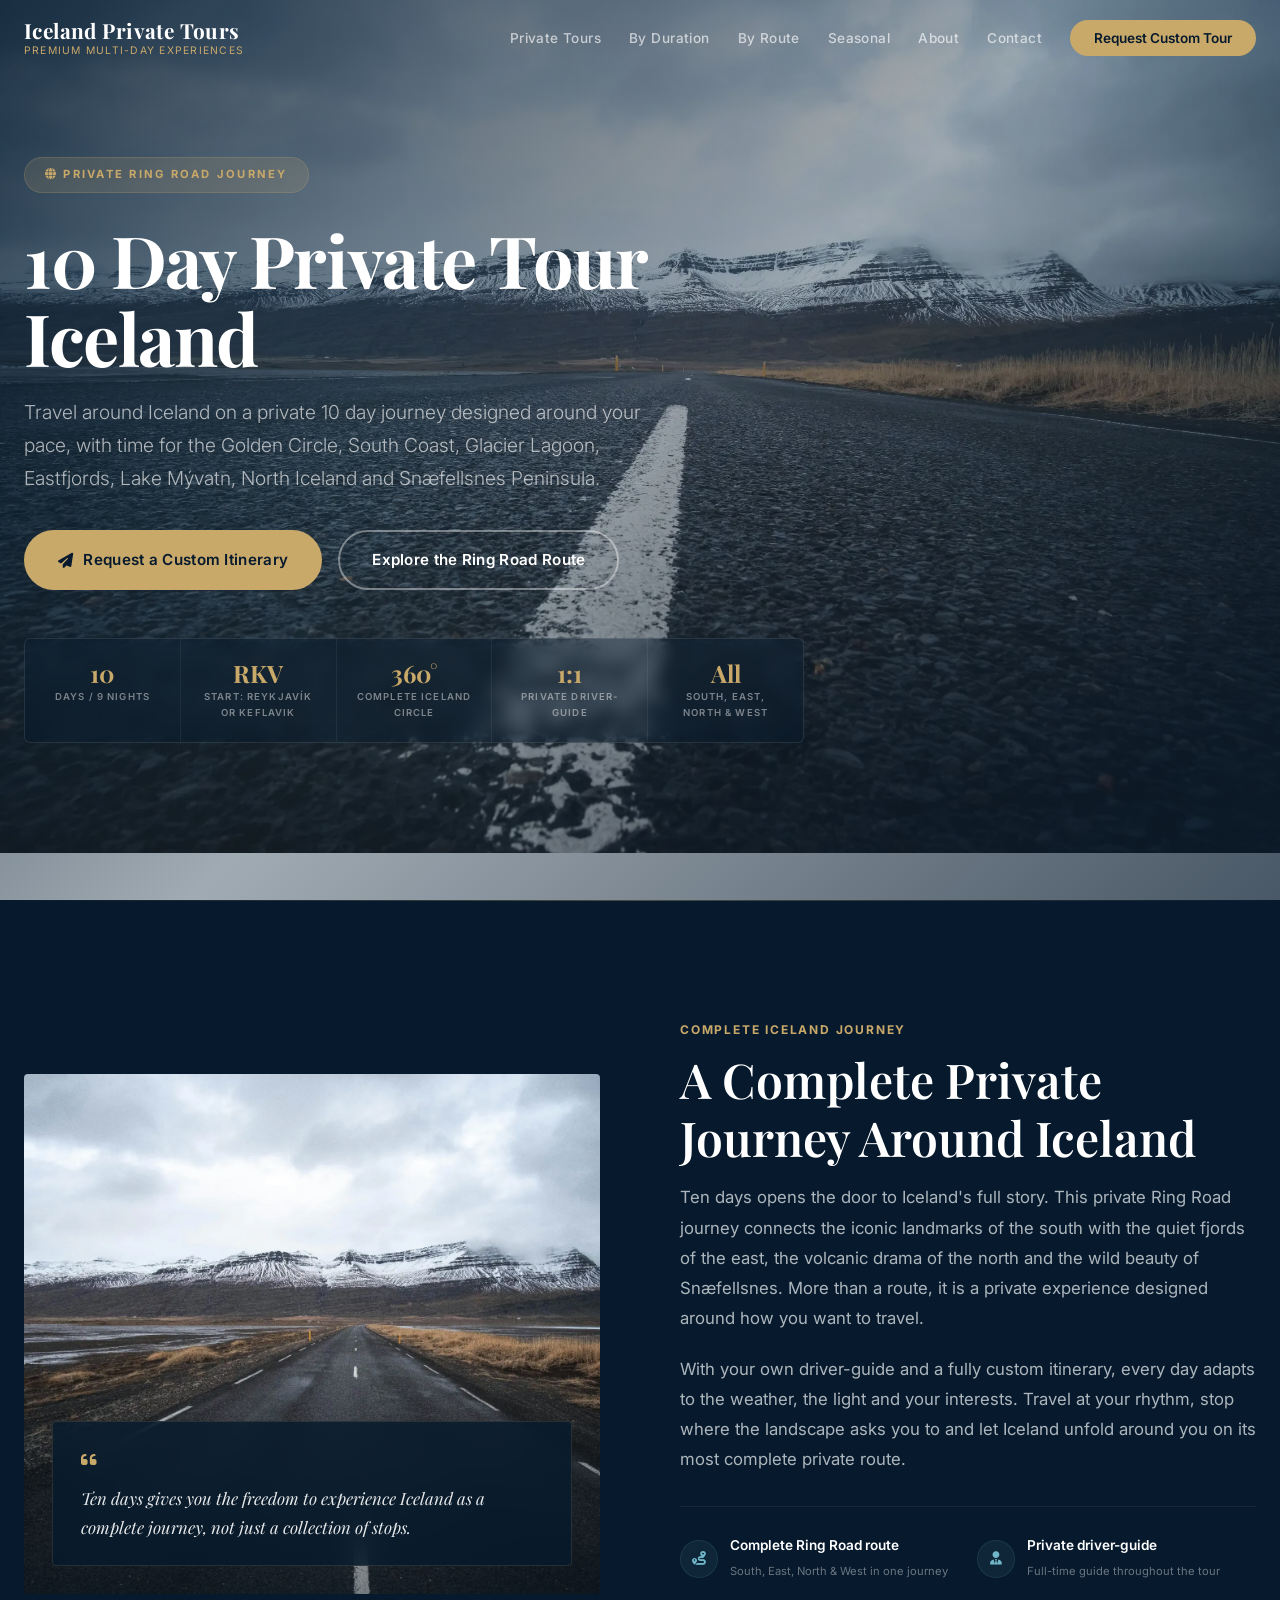
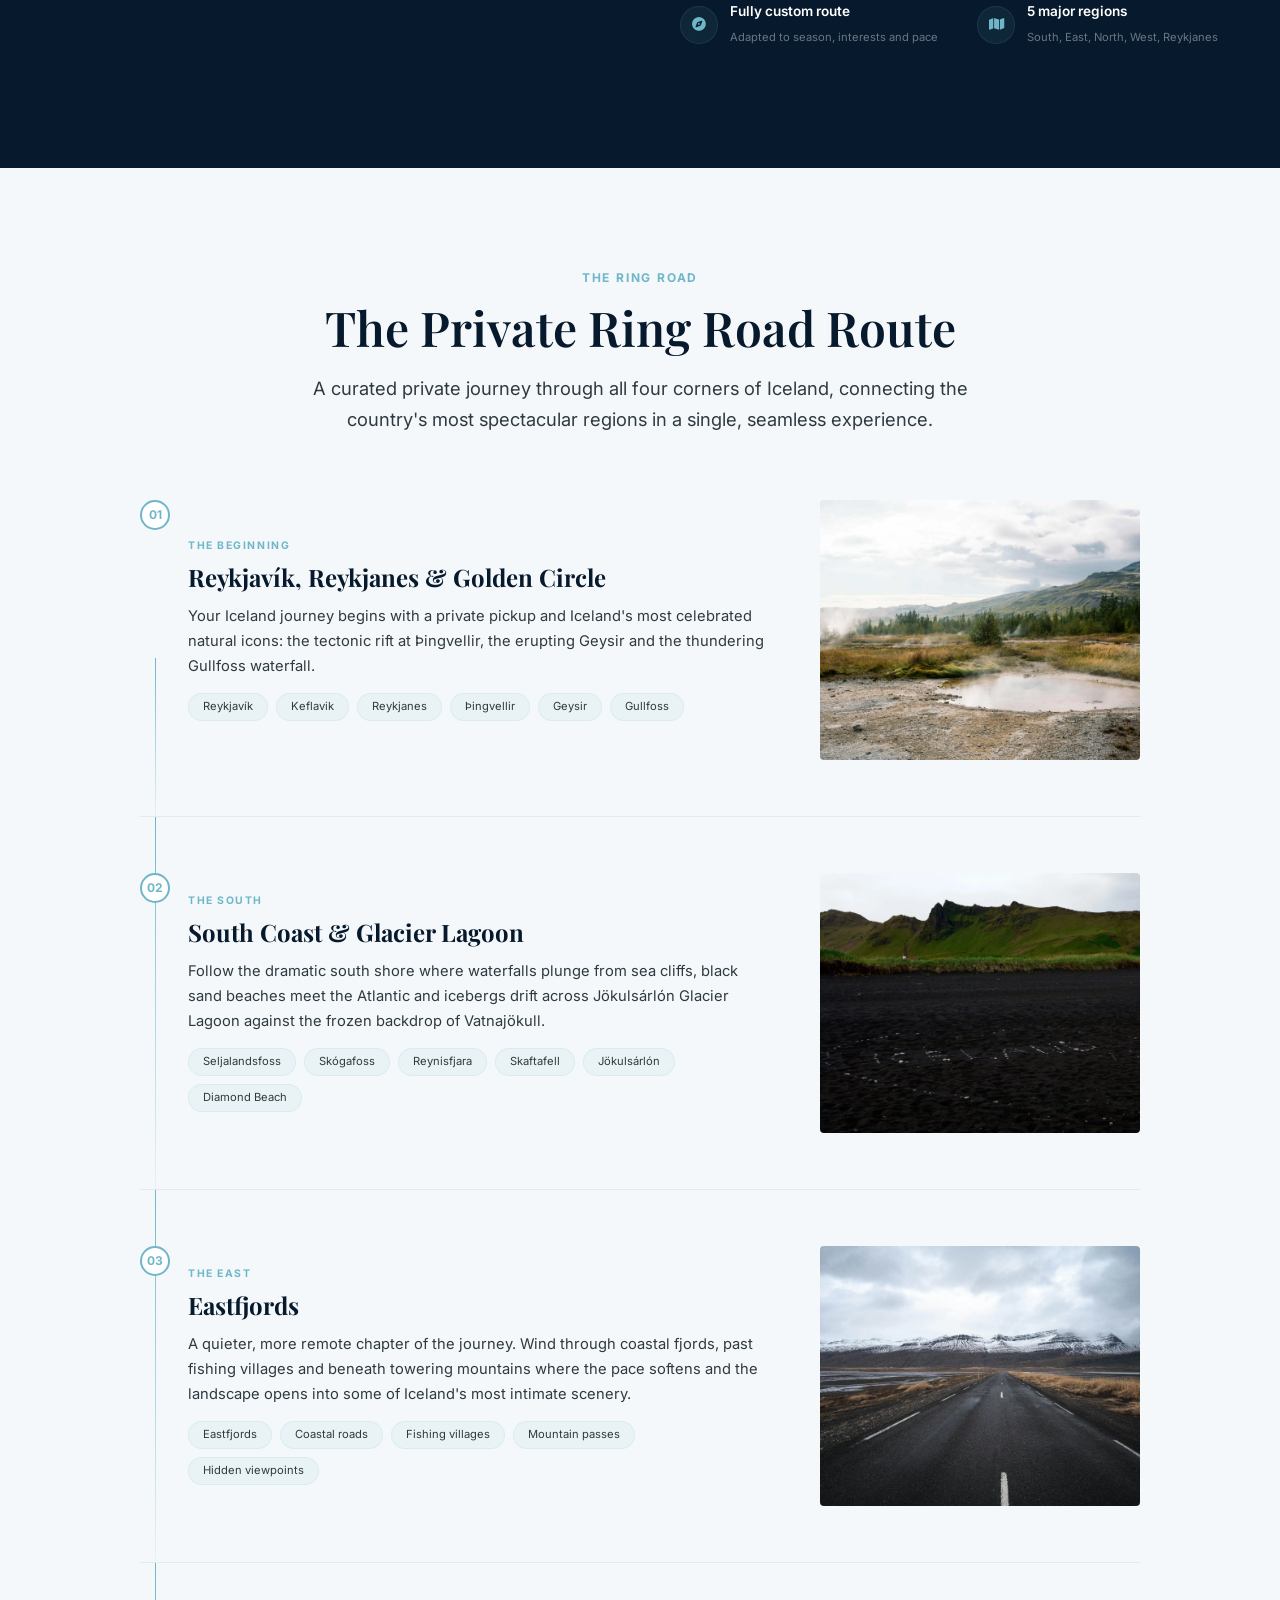
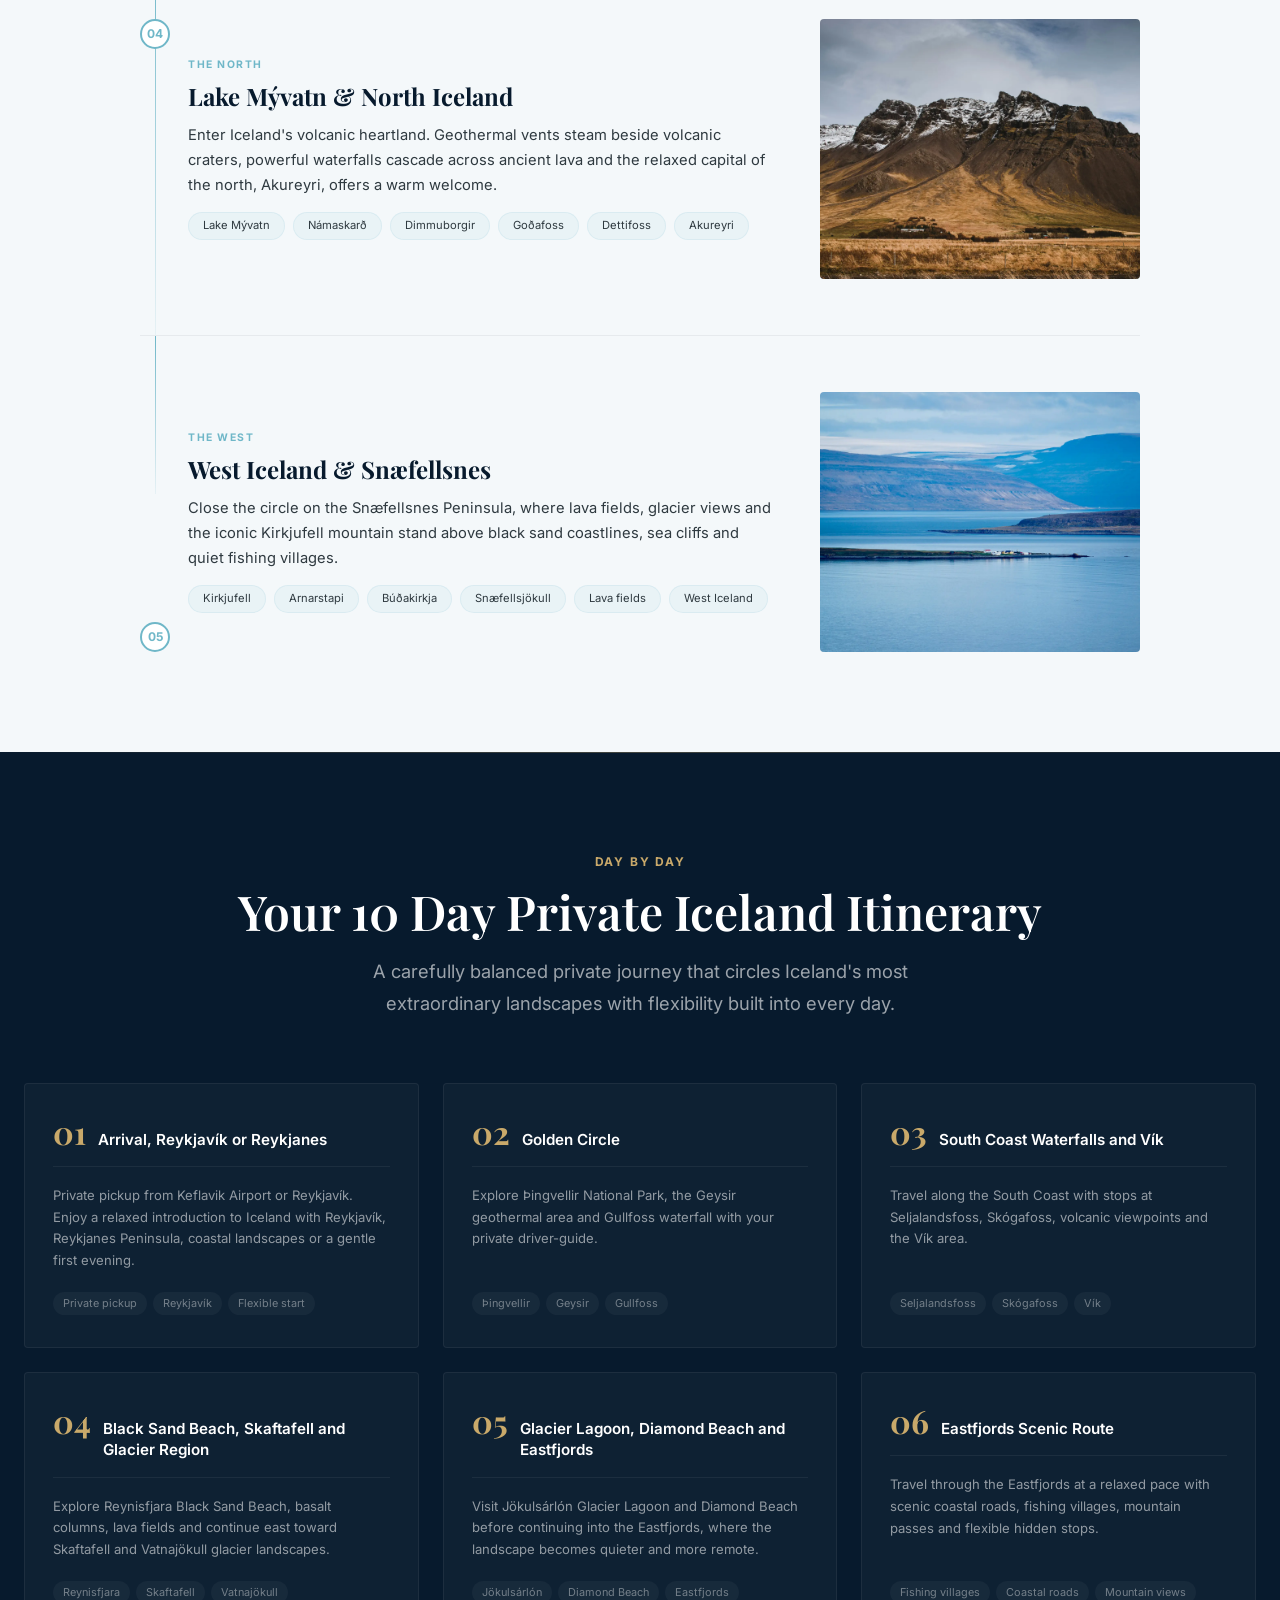
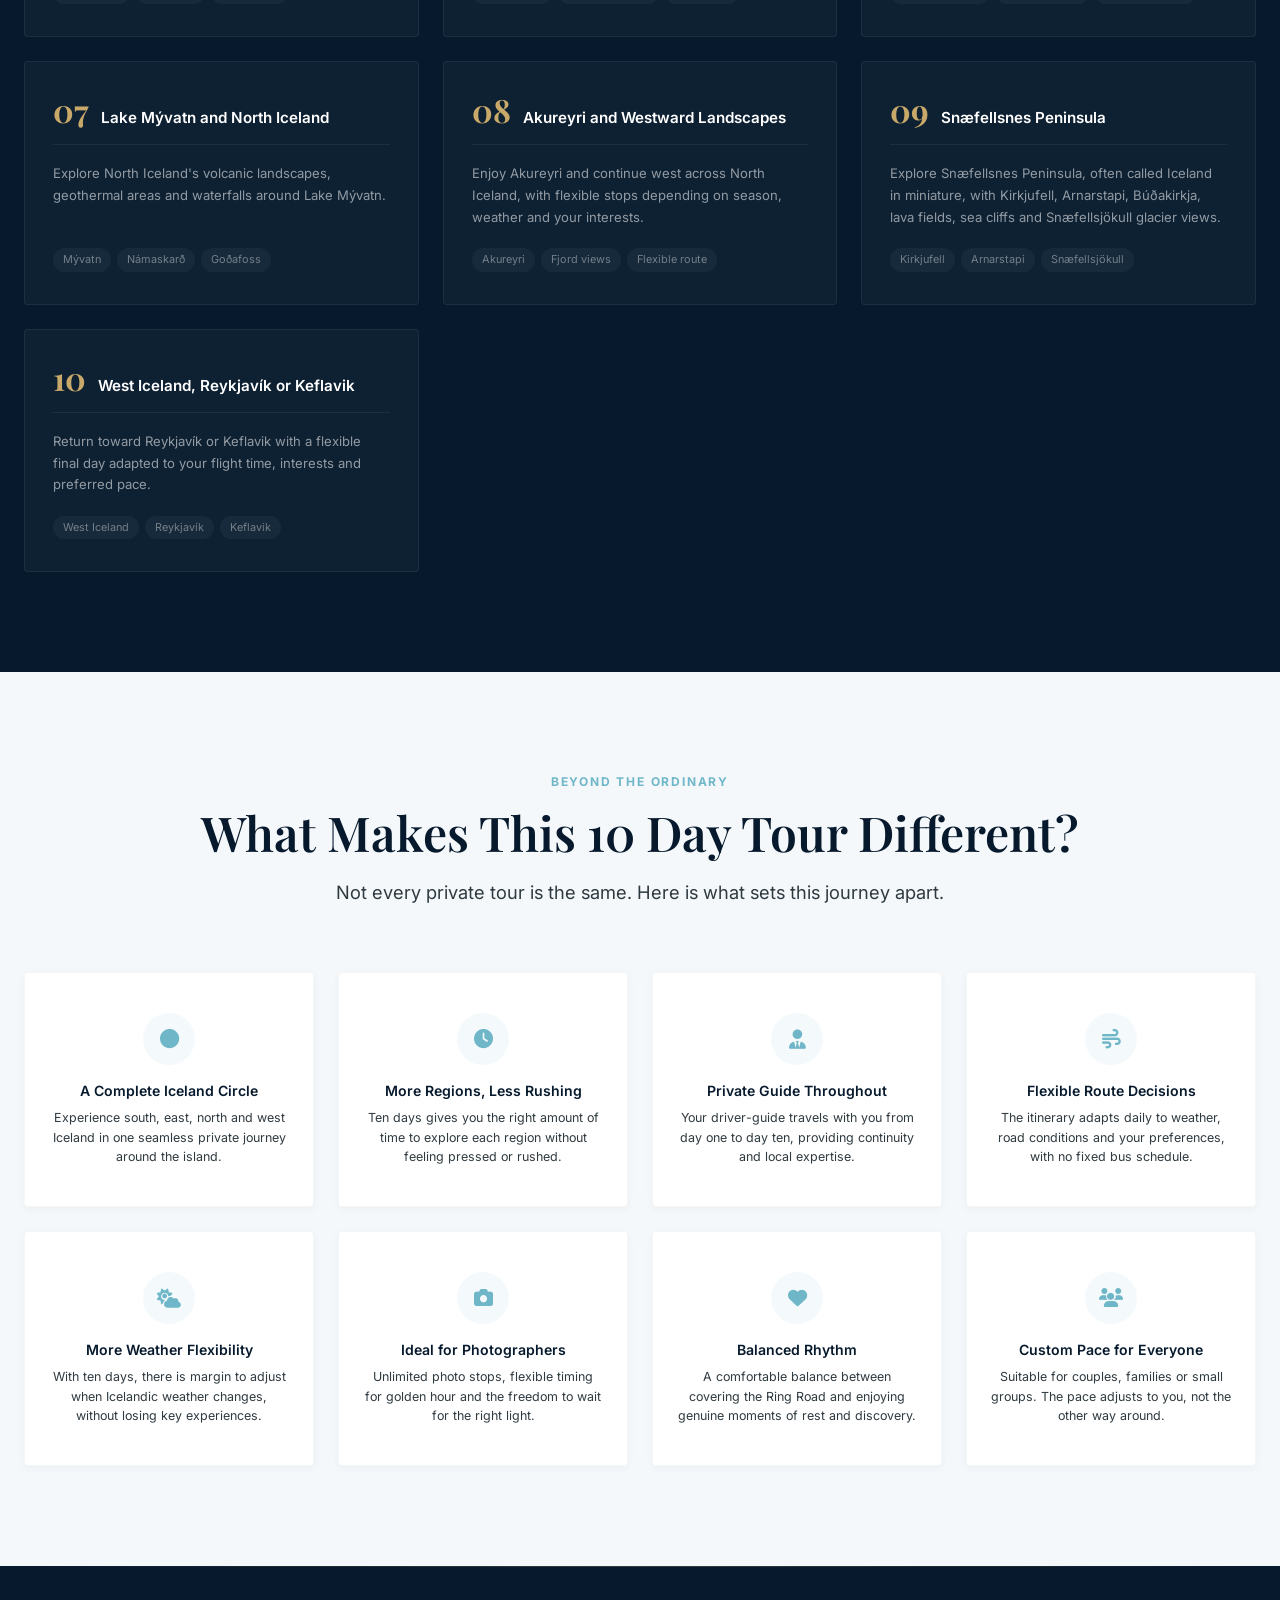
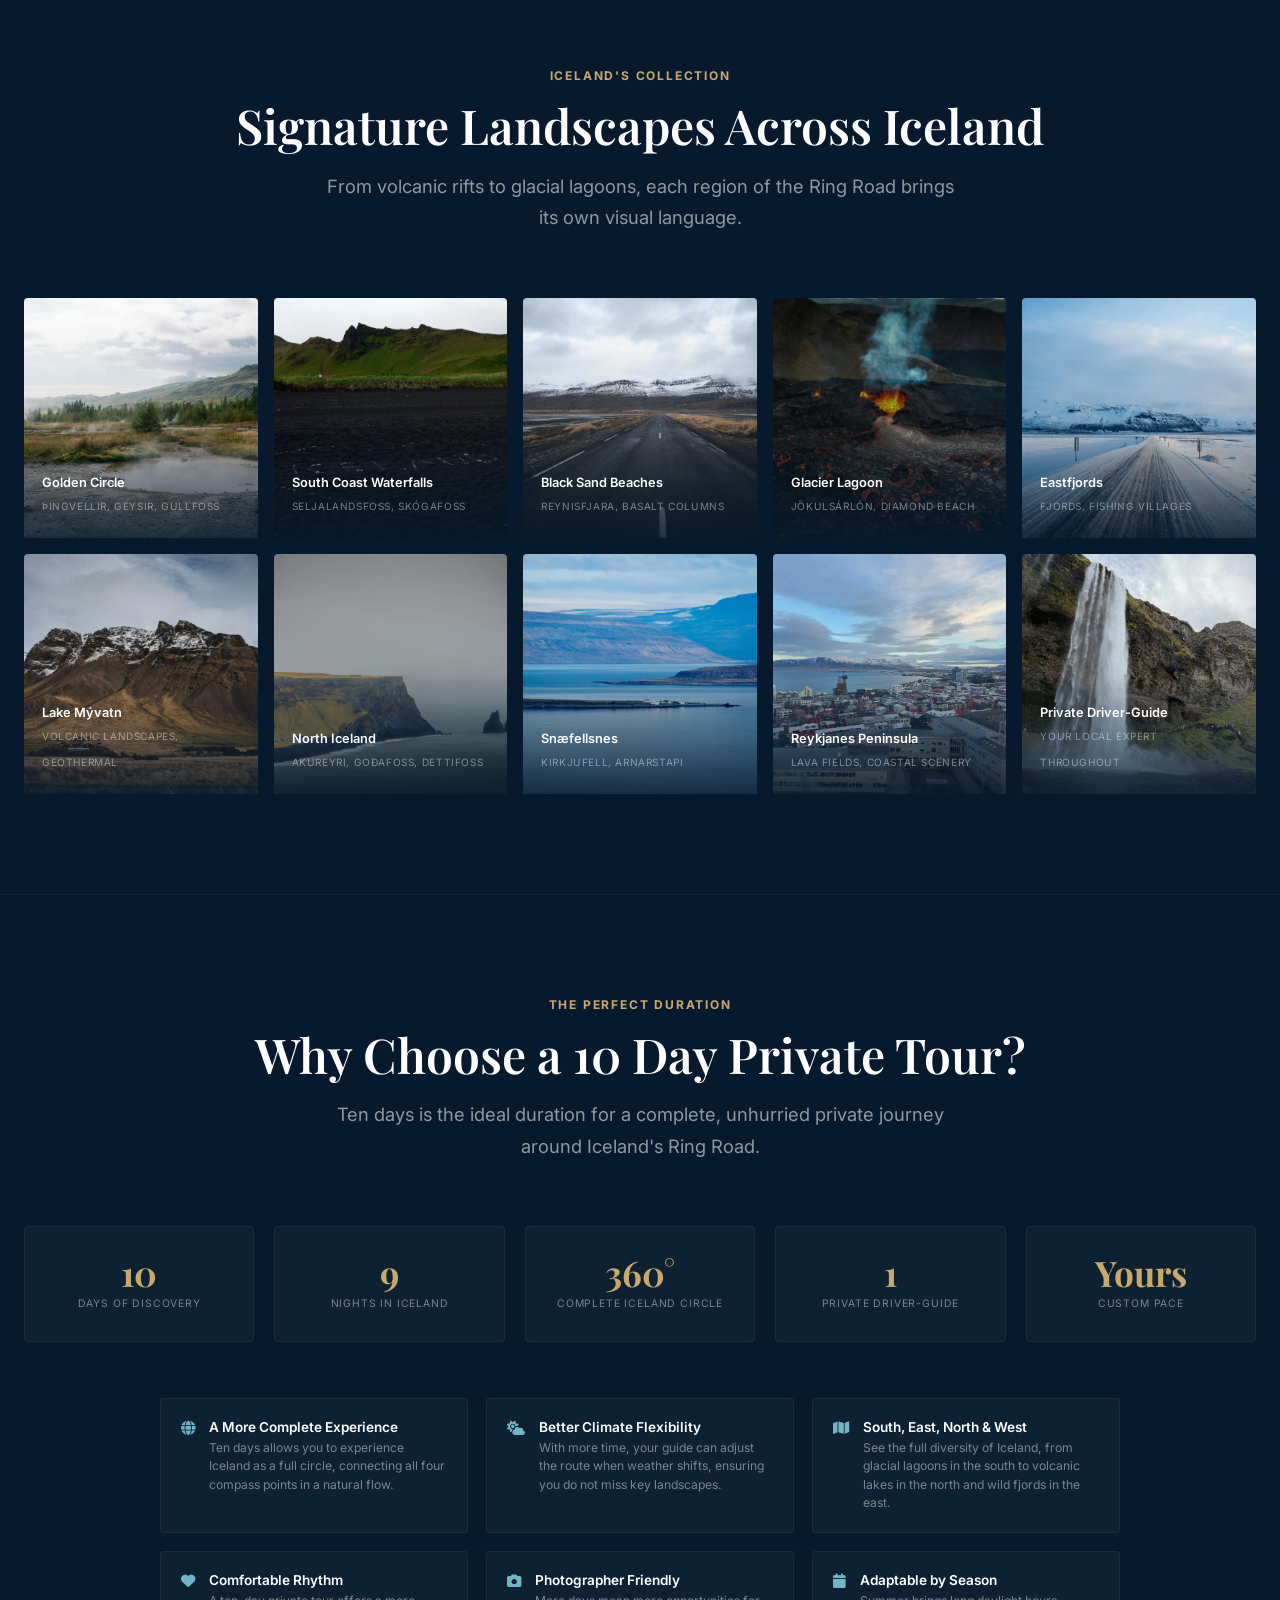
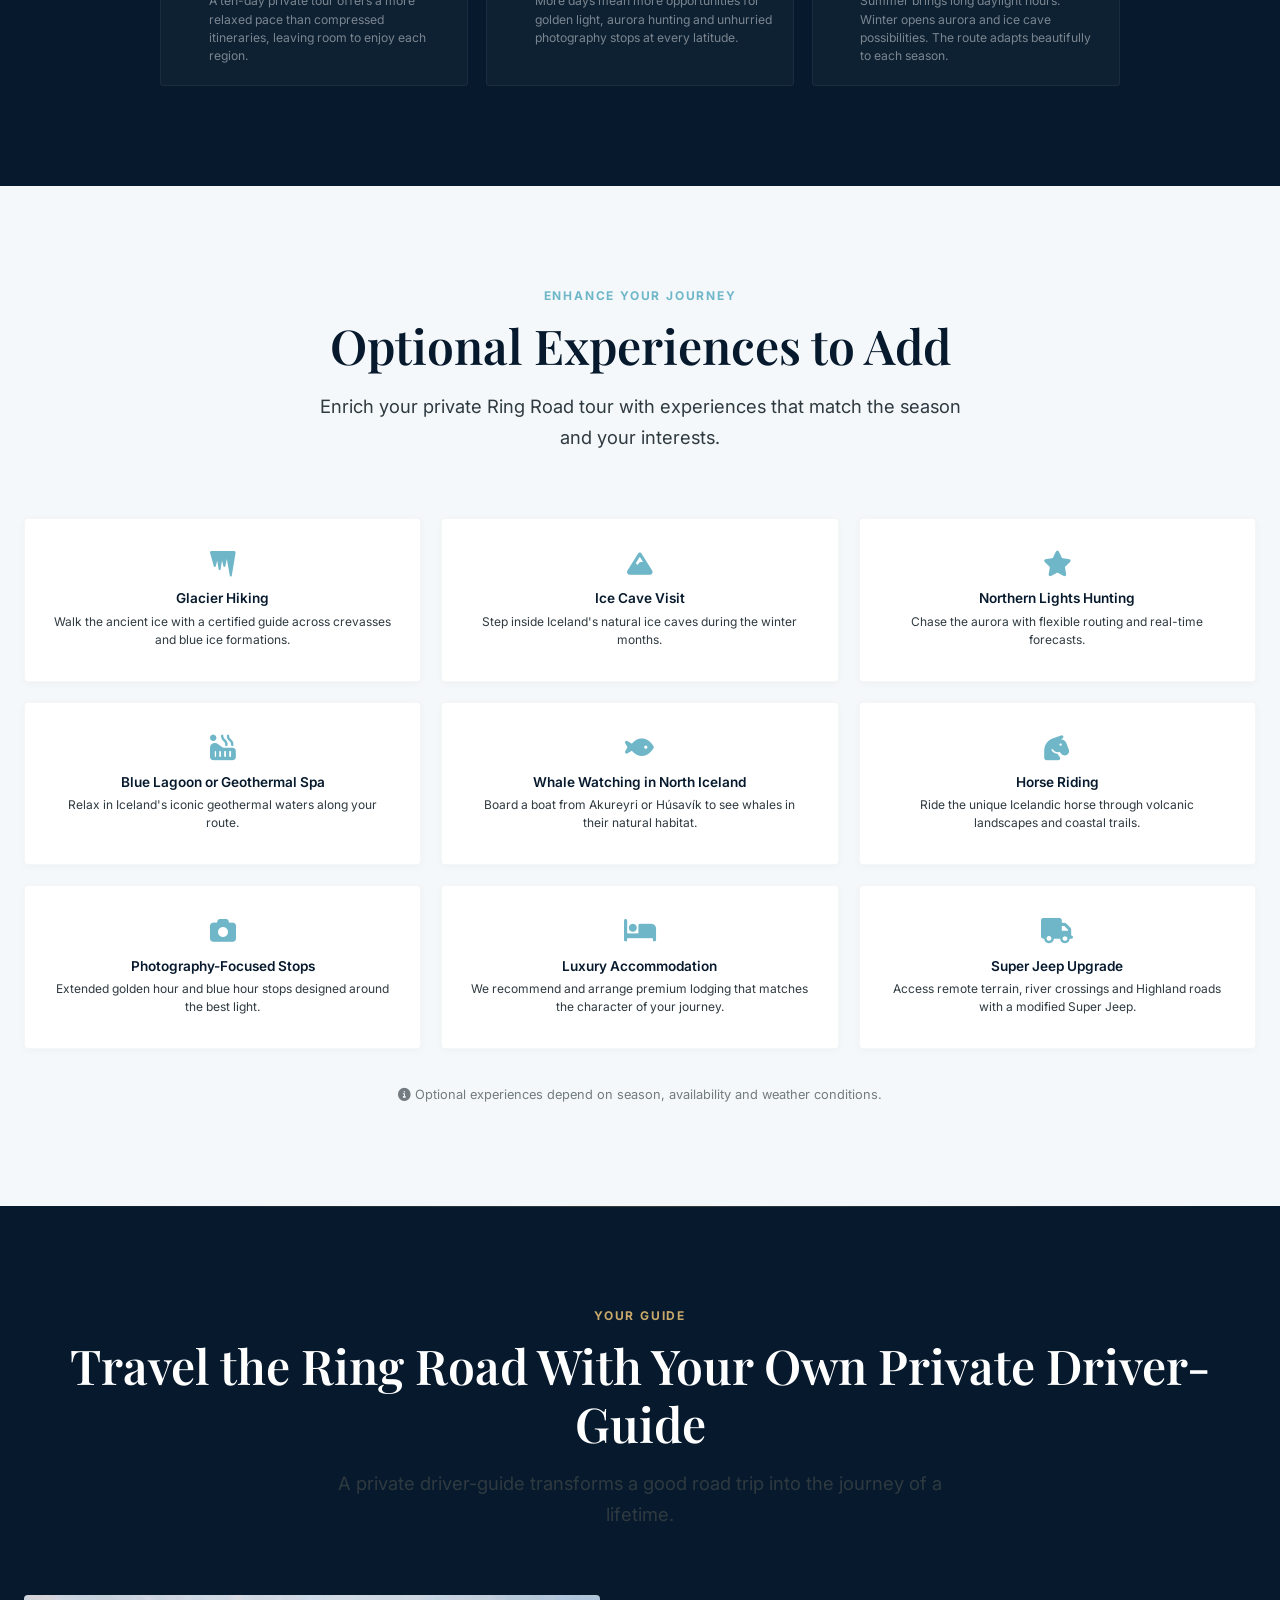
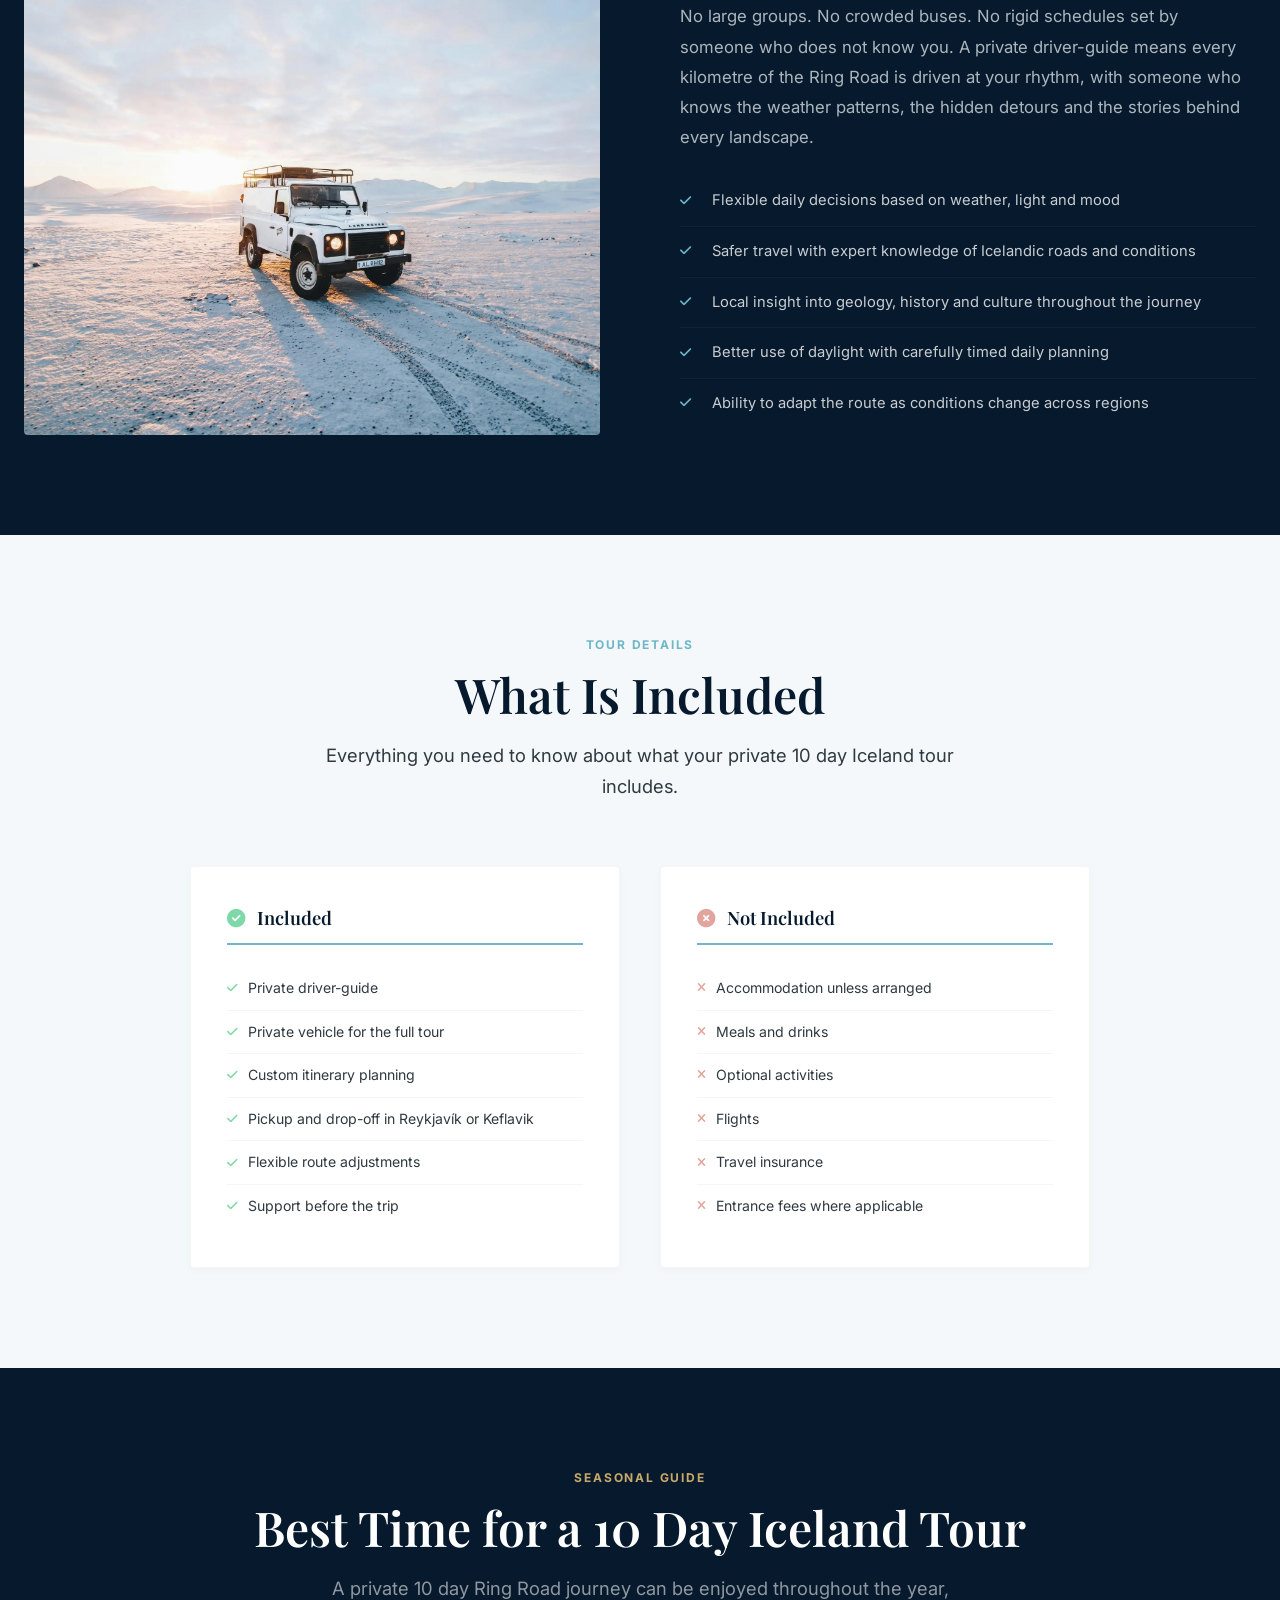
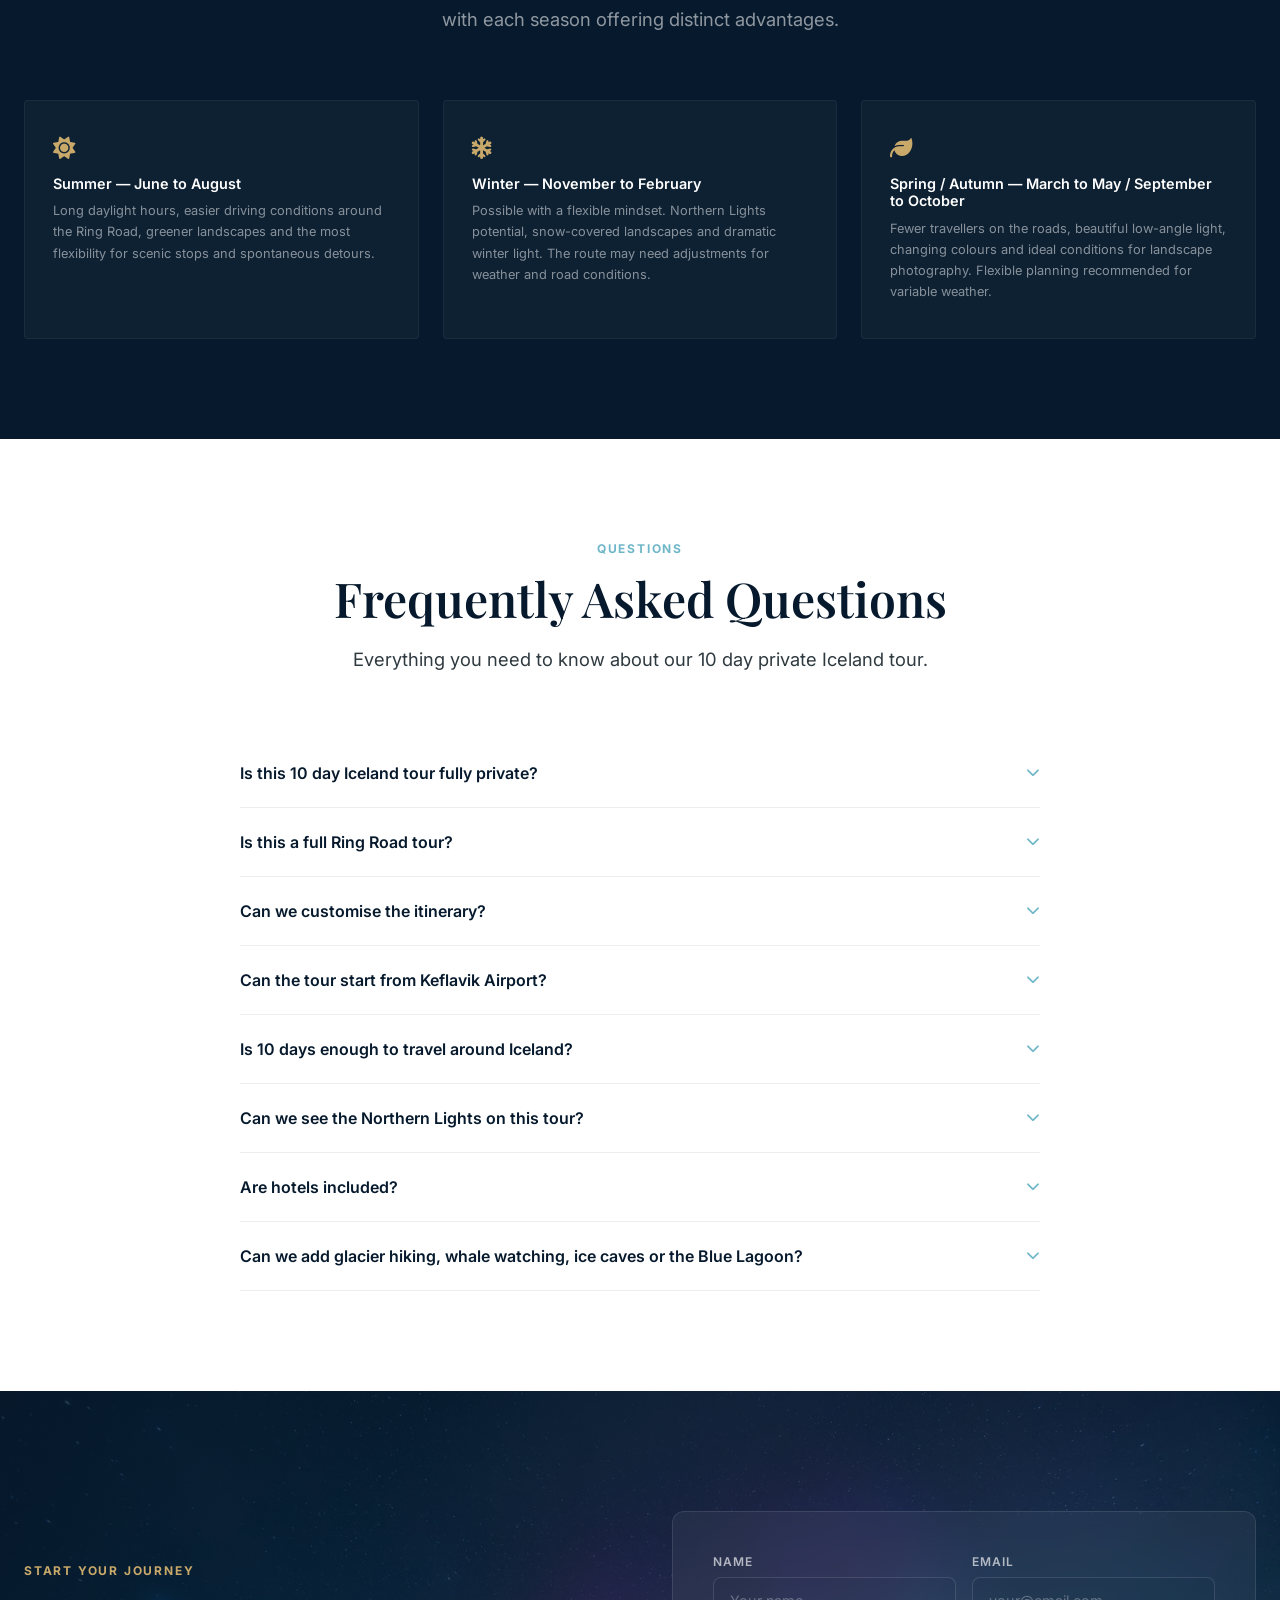
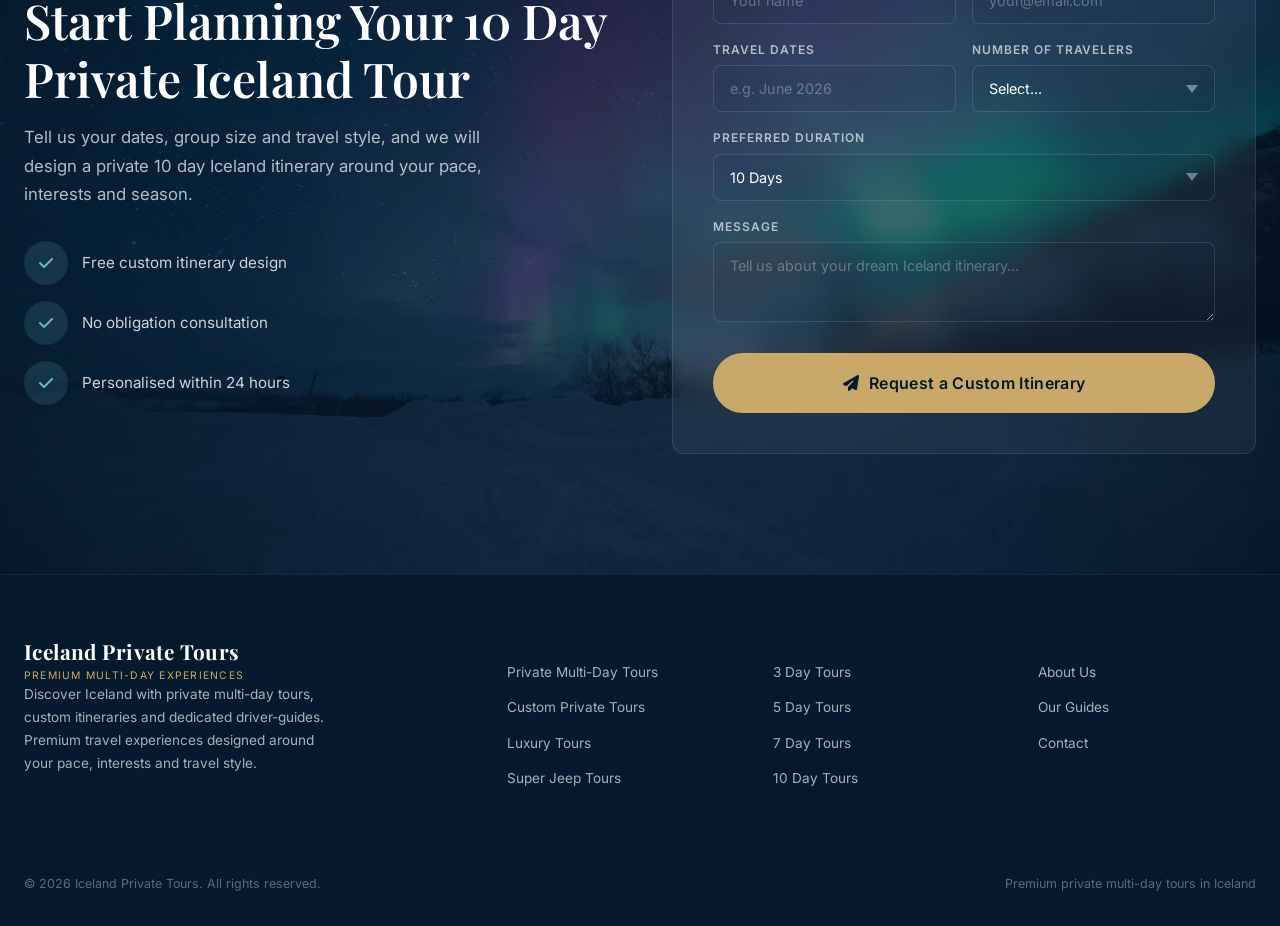
==== commit 88e44f27: "Eliminacion de clases redundantes Changes to be committed: 	modified:   assets/css/style-day10.css 	" ====
--- a/pages/10-day-private-tour-iceland.html
+++ b/pages/10-day-private-tour-iceland.html
@@ -250,7 +250,7 @@
   <section class="itinerary-section" id="itinerary">
     <div class="container">
       <div class="section-header">
-        <span class="section-label label-gold">Day by Day</span>
+        <span class="section-label section-label-gold">Day by Day</span>
         <h2 class="section-title">Your 10 Day Private Iceland Itinerary</h2>
         <p class="section-subtitle">A carefully balanced private journey that circles Iceland's most extraordinary
           landscapes with flexibility built into every day.</p>
@@ -460,7 +460,7 @@
   <section class="landscapes-section" id="landscapes">
     <div class="container">
       <div class="section-header">
-        <span class="section-label label-gold">Iceland's Collection</span>
+        <span class="section-label section-label-gold">Iceland's Collection</span>
         <h2 class="section-title">Signature Landscapes Across Iceland</h2>
         <p class="section-subtitle">From volcanic rifts to glacial lagoons, each region of the Ring Road brings its own
           visual language.</p>
@@ -554,7 +554,7 @@
   <section class="why-10day" id="custom">
     <div class="container">
       <div class="section-header">
-        <span class="section-label label-gold">The Perfect Duration</span>
+        <span class="section-label section-label-gold">The Perfect Duration</span>
         <h2 class="section-title">Why Choose a 10 Day Private Tour?</h2>
         <p class="section-subtitle">Ten days is the ideal duration for a complete, unhurried private journey around
           Iceland's Ring Road.</p>
@@ -699,7 +699,7 @@
   <section class="driver-section-10">
     <div class="container">
       <div class="section-header">
-        <span class="section-label label-gold">Your Guide</span>
+        <span class="section-label section-label-gold">Your Guide</span>
         <h2 class="section-title">Travel the Ring Road With Your Own Private Driver-Guide</h2>
         <p class="section-subtitle">A private driver-guide transforms a good road trip into the journey of a lifetime.
         </p>
@@ -763,7 +763,7 @@
   <section class="best-time-section">
     <div class="container">
       <div class="section-header">
-        <span class="section-label label-gold">Seasonal Guide</span>
+        <span class="section-label section-label-gold">Seasonal Guide</span>
         <h2 class="section-title">Best Time for a 10 Day Iceland Tour</h2>
         <p class="section-subtitle">A private 10 day Ring Road journey can be enjoyed throughout the year, with each
           season offering distinct advantages.</p>
@@ -891,7 +891,7 @@
     <div class="container">
       <div class="final-cta-content">
         <div class="final-cta-text">
-          <span class="section-label label-gold">Start Your Journey</span>
+          <span class="section-label section-label-gold">Start Your Journey</span>
           <h2 class="section-title">Start Planning Your 10 Day Private Iceland Tour</h2>
           <p>Tell us your dates, group size and travel style, and we will design a private 10 day Iceland itinerary
             around your pace, interests and season.</p>
--- a/assets/css/style.css
+++ b/assets/css/style.css
@@ -50,6 +50,7 @@
 
   /* PAGE-SPECIFIC BACKGROUND IMAGES */
   --hero-bg-image-3-day: url('../images/3-day-golden-circle-private-tour.webp');
+  --hero-bg-image-4-day: url('../images/4-day-glacier-lagoon-private-tour.webp');
 }
 
 /*======================================================
@@ -167,6 +168,11 @@
   display: block;
 }
 
+.section-label--gold,
+.section-label-gold {
+  color: var(--gold);
+}
+
 .section-title {
   font-size: clamp(2rem, 4vw, 3rem);
   margin-bottom: 16px;
@@ -174,18 +180,58 @@
 }
 
 .section-subtitle {
-  font-size: 1.1rem;
+  font-size: 1.15rem;
   color: var(--stone);
-  max-width: 720px;
+  max-width: 650px;
   line-height: 1.7;
   font-weight: 400;
 }
 
+.skip-link {
+  position: absolute;
+  left: -9999px;
+  top: 0;
+  z-index: 1000;
+  padding: 0.75em 1.25em;
+  background: #0c2340;
+  color: #fff;
+  text-decoration: none;
+}
+.skip-link:focus {
+  left: 1em;
+  top: 1em;
+}
+
+.text-gold,
 .text_gold {
   color: var(--gold);
 }
 
+.text-white {
+  color: var(--white);
+}
+
+.bg-white {
+  background: var(--white);
+}
+
+.icon-included {
+  color: var(--aurora);
+  margin-right: 10px;
+}
+
+.icon-excluded {
+  color: #c0392b;
+  opacity: 0.5;
+  margin-right: 10px;
+}
+
 /* Cards */
+.sigexp-grid {
+  display: grid;
+  grid-template-columns: repeat(4, 1fr);
+}
+
 .card {
   background: var(--white);
   border-radius: var(--radius-md);
@@ -450,15 +496,40 @@
   overflow: hidden;
 }
 
-.hero-bg {
+.hero-page-day {
+    min-height: 60vh;
+    padding: 120px;
+}
+
+.hero-3-day-img, 
+.hero-4-day-img {
   position: absolute;
   inset: 0;
-  background: url('../images/hero-iceland-private-tours.webp') center center / cover no-repeat;
+  background: url("../images/hero-iceland-private-tours.webp") center center / cover no-repeat;
   transform: scale(1.05);
   transition: transform 8s ease;
 }
 
-.hero:hover .hero-bg {
+.hero-3-day-img {
+    background-image: var(--hero-bg-image-3-day);
+}
+
+.hero-4-day-img {
+    background-image: var(--hero-bg-image-4-day);
+}
+
+.hero-bg {
+  position: absolute;
+  inset: 0;
+  background: url("../images/hero-iceland-private-tours.webp") center center / cover no-repeat;
+  transform: scale(1.05);
+  transition: transform 8s ease;
+}
+
+.hero:hover, 
+.hero-bg,
+.hero-page-day
+{
   transform: scale(1);
 }
 
@@ -1432,10 +1503,7 @@
   3-DAY TOUR PAGE (merged from style-day.css)
 ======================================================*/
 
-/* ================= HERO BACKGROUND (dynamic image) ================= */
-.hero-bg-image {
-  background: var(--hero-bg-image-3-day);
-}
+
 
 /* ================= INTRO / SEO OVERVIEW ================= */
 .intro-section {
--- a/assets/css/style-day10.css
+++ b/assets/css/style-day10.css
@@ -907,14 +907,6 @@
 }
 
 /* ===== UTILITY CLASSES (replacing former inline styles) ===== */
-.label-gold {
-  color: var(--gold);
-}
-
-.bg-white {
-  background: var(--white);
-}
-
 .incl-col h3 .icon-included {
   color: var(--aurora);
   margin-right: 8px;
